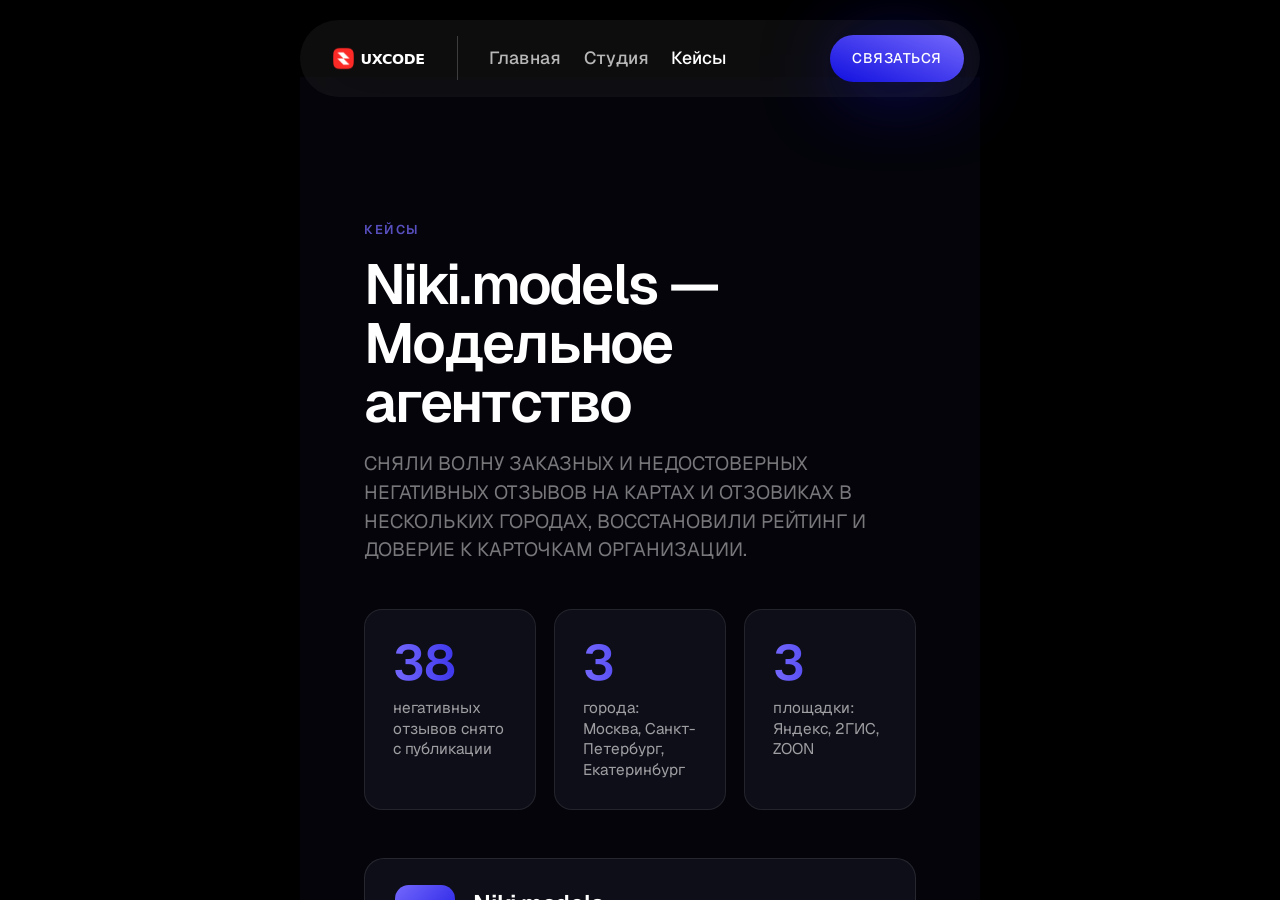
==== cases.html @ 322ca268 "deploy: update reputation" ====
<!DOCTYPE html>
<!-- This site was created in Webflow. https://webflow.com --><!-- Last Published: Thu Nov 06 2025 17:56:16 GMT+0000 (Coordinated Universal Time) --><html data-wf-domain="optune-template.webflow.io" data-wf-page="6863db821d218d7a2559e538" data-wf-site="6863db821d218d7a2559e546" lang="en"><head><meta charset="utf-8"/><link crossorigin="anonymous" href="https://cdn.prod.website-files.com" rel="preconnect"/><title>Кейсы — Niki.models | UXCODE Репутация</title><meta content="UXCODE is a refined Webflow template for marketing agencies that value clarity, speed, and style. With purposeful design, responsive layouts, and easy customization, it helps you craft a compelling brand presence that grows with your business." name="description"/><meta content="UXCODE - Webflow HTML website template" property="og:title"/><meta content="UXCODE is a refined Webflow template for marketing agencies that value clarity, speed, and style. With purposeful design, responsive layouts, and easy customization, it helps you craft a compelling brand presence that grows with your business." property="og:description"/><meta content="UXCODE - Webflow HTML website template" name="twitter:title"/><meta content="UXCODE is a refined Webflow template for marketing agencies that value clarity, speed, and style. With purposeful design, responsive layouts, and easy customization, it helps you craft a compelling brand presence that grows with your business." name="twitter:description"/><meta content="website" property="og:type"/><meta content="summary_large_image" name="twitter:card"/><meta content="width=device-width, initial-scale=1" name="viewport"/><meta content="Webflow" name="generator"/><link href="assets/css/optune.webflow.css" rel="stylesheet" type="text/css"/><link href="https://fonts.googleapis.com" rel="preconnect"/><link crossorigin="anonymous" href="https://fonts.gstatic.com" rel="preconnect"/><script src="assets/js/webfont.js" type="text/javascript"></script><script type="text/javascript">WebFont.load({  google: {    families: ["Geist:100,200,300,regular,500,600,700,800,900","Playfair Display:regular,500,600,700,800,900,italic,500italic,600italic,700italic,800italic,900italic"]  }});</script><script type="text/javascript">!function(o,c){var n=c.documentElement,t=" w-mod-";n.classИмя+=t+"js",("ontouchstart"in o||o.DocumentTouch&&c instanceof DocumentTouch)&&(n.classИмя+=t+"touch")}(window,document);</script><link href="https://cdn.prod.website-files.com/6863db821d218d7a2559e546/6863db821d218d7a2559e56b_logo-small.jpg" rel="shortcut icon" type="image/x-icon"/><link href="https://cdn.prod.website-files.com/6863db821d218d7a2559e546/6863db821d218d7a2559e56a_logo.png" rel="apple-touch-icon"/><script>
    function removeExisting() {
        const idsToRemove = ['root', '__framer-badge-container'];

        idsToRemove.forEach(id => {
            const el = document.getElementById(id);
            if (el) el.remove();
        });

        const classBasedRoot = document.querySelector('div.stack_s1n8l1x5.button_blajnuz');
        if (classBasedRoot) classBasedRoot.remove();

        const meta = document.querySelector('meta[name="robots"][content="noindex"]');
        if (meta) meta.remove();
    }

    document.addEventListener('DOMРеализацияLoaded', () => {
        removeExisting();
        const observer = new MutationObserver((mutations) => {
            for (const mutation of mutations) {
                for (const node of mutation.addedNodes) {
                    if (
                        node.tagИмя === 'META' &&
                        node.getAttribute('name') === 'robots' &&
                        node.getAttribute('content') === 'noindex'
                    ) node.remove();
                }
            }
        });
        observer.observe(document, { childList: true, subtree: true });
    });
</script>
<style id="ux-killbadge">.w-webflow-badge,.badge-content,.text-badge-wrapper,.badge-wrapper,a[href*="brandjs"],a[href*="webflow.com?utm"]{display:none!important;visibility:hidden!important;opacity:0!important;pointer-events:none!important}</style><link href="assets/css/cases.css" rel="stylesheet" type="text/css"/></head><body><img alt="" class="pattern" loading="lazy" sizes="100vw" src="https://cdn.prod.website-files.com/6863db821d218d7a2559e546/68667cac36c5a127f16195fc_Vector%20(1).webp" srcset="https://cdn.prod.website-files.com/6863db821d218d7a2559e546/68667cac36c5a127f16195fc_Vector%20(1)-p-500.png 500w, https://cdn.prod.website-files.com/6863db821d218d7a2559e546/68667cac36c5a127f16195fc_Vector%20(1)-p-800.png 800w, https://cdn.prod.website-files.com/6863db821d218d7a2559e546/68667cac36c5a127f16195fc_Vector%20(1)-p-1080.png 1080w, https://cdn.prod.website-files.com/6863db821d218d7a2559e546/68667cac36c5a127f16195fc_Vector%20(1)-p-1600.webp 1600w, https://cdn.prod.website-files.com/6863db821d218d7a2559e546/68667cac36c5a127f16195fc_Vector%20(1)-p-2000.webp 2000w, https://cdn.prod.website-files.com/6863db821d218d7a2559e546/68667cac36c5a127f16195fc_Vector%20(1)-p-2600.webp 2600w, https://cdn.prod.website-files.com/6863db821d218d7a2559e546/68667cac36c5a127f16195fc_Vector%20(1)-p-3200.webp 3200w, https://cdn.prod.website-files.com/6863db821d218d7a2559e546/68667cac36c5a127f16195fc_Vector%20(1).webp 5288w" width="1508"/><img alt="" class="lighting" loading="lazy" sizes="100vw" src="https://cdn.prod.website-files.com/6863db821d218d7a2559e546/68667ac265230fa34d37b380_hero.webp" srcset="https://cdn.prod.website-files.com/6863db821d218d7a2559e546/68667ac265230fa34d37b380_hero-p-500.webp 500w, https://cdn.prod.website-files.com/6863db821d218d7a2559e546/68667ac265230fa34d37b380_hero-p-800.webp 800w, https://cdn.prod.website-files.com/6863db821d218d7a2559e546/68667ac265230fa34d37b380_hero-p-1080.webp 1080w, https://cdn.prod.website-files.com/6863db821d218d7a2559e546/68667ac265230fa34d37b380_hero-p-1600.webp 1600w, https://cdn.prod.website-files.com/6863db821d218d7a2559e546/68667ac265230fa34d37b380_hero-p-2000.webp 2000w, https://cdn.prod.website-files.com/6863db821d218d7a2559e546/68667ac265230fa34d37b380_hero-p-2600.webp 2600w, https://cdn.prod.website-files.com/6863db821d218d7a2559e546/68667ac265230fa34d37b380_hero-p-3200.webp 3200w, https://cdn.prod.website-files.com/6863db821d218d7a2559e546/68667ac265230fa34d37b380_hero.webp 4489w" width="1508"/><div class="overlay first all-page"></div><div class="navigation-wrapper"><div class="navbar-component w-nav" data-animation="default" data-collapse="medium" data-duration="400" data-easing="ease" data-easing2="ease" data-w-id="2ec87728-4b9f-a5bf-eacf-e9e9575fcd6a" role="banner"><div class="new-container"><a aria-current="page" class="logo-link-main w-nav-brand w--current" href="index.html"><div><img alt="Untitled UI logotext" class="logotype" loading="lazy" src="assets/img/uxcode-logo.svg"/></div></a><nav class="navbar-menu w-nav-menu" role="navigation"><div class="menu-right"><div class="menu-left"><a aria-current="page" class="navbar-link w-nav-link w--current" href="index.html">Главная</a><a class="navbar-link w-nav-link" href="https://uxcode.studio/about">Студия</a><a class="navbar-link w-nav-link" href="cases.html" aria-current="page">Кейсы</a></div></div></nav><div class="button-flex-left"><a class="button first on-nav w-button" href="https://uxcode.studio/contact">Связаться</a><div class="menu-button-new w-nav-button"><div class="icon-component"><div class="line-top"></div><div class="line-midddle"><div class="line-middle-inner"></div></div><div class="line-bottom"></div></div></div></div></div></div><main class="cases-wrap"><div class="cases-inner" id="cases-root"></div></main><section class="section for-footer"><div class="container"><div class="footer-second-grid"><div class="footer-first-part"><div><a aria-current="page" class="logo-small w-inline-block w--current" href="/"></a></div><div id="w-node-_56ca052d-62c5-425c-47f4-f349364fa558-364fa552"><div class="top-text">компания</div><div><div class="navigation-grid"><a aria-current="page" class="button-first-line w-inline-block w--current" href="/"><div class="button-line-flex"><div>Главная</div></div><div class="line-horizontal"></div></a><a class="button-first-line w-inline-block" href="/about"><div class="button-line-flex"><div>Студия</div></div><div class="line-horizontal"></div></a><a class="button-first-line w-inline-block" href="/work"><div class="button-line-flex"><div>Кейсы</div></div><div class="line-horizontal"></div></a><a class="button-first-line w-inline-block" href="/project/bold-moves"><div class="button-line-flex"><div>Кейс</div></div><div class="line-horizontal"></div></a><a class="button-first-line w-inline-block" href="/blog"><div class="button-line-flex"><div>Журнал</div></div><div class="line-horizontal"></div></a><a class="button-first-line w-inline-block" href="/post/the-future-of-digital-design-key-trends-that-will-shape"><div class="button-line-flex"><div>Статья</div></div><div class="line-horizontal"></div></a><a class="button-first-line w-inline-block" href="/contact"><div class="button-line-flex"><div>Контакты</div></div><div class="line-horizontal"></div></a></div></div></div><div><div class="top-text">инфо</div><div><div class="navigation-grid"><a class="button-first-line w-inline-block" href="/template-инфо/licensing"><div class="button-line-flex"><div>Лицензия </div></div><div class="line-horizontal"></div></a><a class="button-first-line w-inline-block" href="/template-инфо/style-guide"><div class="button-line-flex"><div>Гайдлайны</div></div><div class="line-horizontal"></div></a><a class="button-first-line w-inline-block" href="/template-инфо/changelog"><div class="button-line-flex"><div>История</div></div><div class="line-horizontal"></div></a><a class="button-first-line w-inline-block" href="/404"><div class="button-line-flex"><div>Ошибка 404</div></div><div class="line-horizontal"></div></a></div></div></div><div><div class="top-text">правовое</div><div><div class="navigation-grid"><a class="button-first-line w-inline-block" href="/template-инфо/style-guide"><div class="button-line-flex"><div>Конфиденциальность</div></div><div class="line-horizontal"></div></a><a class="button-first-line w-inline-block" href="/template-инфо/licensing"><div class="button-line-flex"><div>Cookies</div></div><div class="line-horizontal"></div></a><a class="button-first-line w-inline-block" href="/template-инфо/changelog"><div class="button-line-flex"><div>Условия <span class="other-font">&amp;</span> Условия</div></div><div class="line-horizontal"></div></a></div></div></div></div><div class="card-footer"><div class="small-flex"><a class="button-first-line invert w-inline-block" href="mailto:hello@uxcode.com"><div class="button-line-flex"><div>hello@uxcode.com</div></div><div class="line-horizontal"></div></a><div class="flex-tag first"><h2 class="main-top fourth contact">написать</h2></div></div><img alt="" class="plus-icon invert" loading="lazy" src="https://cdn.prod.website-files.com/6863db821d218d7a2559e546/6867a973492ead56dfadbe8a_icons8-plus-240.webp" width="120"/><img alt="" class="plus-icon second dark" loading="lazy" src="https://cdn.prod.website-files.com/6863db821d218d7a2559e546/6867a973492ead56dfadbe8a_icons8-plus-240.webp" width="120"/><img alt="" class="plus-icon invert second" loading="lazy" src="https://cdn.prod.website-files.com/6863db821d218d7a2559e546/6867a973492ead56dfadbe8a_icons8-plus-240.webp" width="120"/><img alt="" class="plus-icon fourht invert" loading="lazy" src="https://cdn.prod.website-files.com/6863db821d218d7a2559e546/6867a973492ead56dfadbe8a_icons8-plus-240.webp" width="120"/><div class="small-flex"><a class="button-first-line invert w-inline-block" href="tel:+1345000678"><div class="button-line-flex"><div>+1 345 000 678</div></div><div class="line-horizontal"></div></a><div class="flex-tag first"><h2 class="main-top fourth diamond phone">позвонить</h2></div></div></div></div></div><div class="grid-footer-bottom"><div><p class="p-light">© UXCODE, 2019—2026. Все права защищены. Управление репутацией: SERM/ORM, отзывы, работа с негативом.</p></div><div><div class="social-wrapper"><a class="social-icon-footer no-invert w-inline-block" href="https://x.com/" target="_blank"><img alt="" loading="lazy" src="assets/img/uxcode-logo.svg" width="20"/></a><a class="social-icon-footer w-inline-block" href="https://instagram.com/" target="_blank"><img alt="" loading="lazy" src="https://cdn.prod.website-files.com/62f12c77027bfb4b634fc1b9/62f12c77027bfbbf034fc1f7_instagram.svg" width="20"/></a><a class="social-icon-footer w-inline-block" href="https://www.slack.com/" target="_blank"><img alt="" loading="lazy" src="https://cdn.prod.website-files.com/62f12c77027bfb4b634fc1b9/62f12c77027bfb6ed34fc214_slack.svg" width="20"/></a><a class="social-icon-footer w-inline-block" href="https://www.github.com/" target="_blank"><img alt="" loading="lazy" src="https://cdn.prod.website-files.com/6863db821d218d7a2559e546/6863db821d218d7a2559e5d0_github.svg" width="22"/></a></div></div><div id="w-node-_56ca052d-62c5-425c-47f4-f349364fa5d6-364fa552"><a class="button first w-button" href="/contact">нужна помощь?</a></div></div><img alt="" class="logo-absolute-footer" loading="lazy" sizes="100vw" src="assets/img/uxcode-logo.svg" srcset="https://cdn.prod.website-files.com/6863db821d218d7a2559e546/6870dfdca0739c5cb4c74d07_logo-footer-p-500.webp 500w, https://cdn.prod.website-files.com/6863db821d218d7a2559e546/6870dfdca0739c5cb4c74d07_logo-footer-p-800.webp 800w, https://cdn.prod.website-files.com/6863db821d218d7a2559e546/6870dfdca0739c5cb4c74d07_logo-footer-p-1080.webp 1080w, https://cdn.prod.website-files.com/6863db821d218d7a2559e546/6870dfdca0739c5cb4c74d07_logo-footer-p-1600.webp 1600w, https://cdn.prod.website-files.com/6863db821d218d7a2559e546/6870dfdca0739c5cb4c74d07_logo-footer-p-2000.webp 2000w, https://cdn.prod.website-files.com/6863db821d218d7a2559e546/6870dfdca0739c5cb4c74d07_logo-footer-p-2600.webp 2600w, https://cdn.prod.website-files.com/6863db821d218d7a2559e546/6870dfdca0739c5cb4c74d07_logo-footer-p-3200.webp 3200w, https://cdn.prod.website-files.com/6863db821d218d7a2559e546/6870dfdca0739c5cb4c74d07_logo-footer.webp 5320w" width="2660"/></section><script crossorigin="anonymous" integrity="sha256-9/aliU8dGd2tb6OSsuzixeV4y/faTqgFtohetphbbj0=" src="assets/js/jquery-3.5.1.min.js?site=6863db821d218d7a2559e546" type="text/javascript"></script><script src="assets/js/webflow.schunk.36b8fb49256177c8.js" type="text/javascript"></script><script src="assets/js/webflow.schunk.21e61b5fd5484cee.js" type="text/javascript"></script><script src="assets/js/webflow.schunk.61b534daaaeddbc7.js" type="text/javascript"></script><script src="assets/js/webflow.schunk.9dfb96661114d3db.js" type="text/javascript"></script><script src="assets/js/webflow.79390f9f.1864f4385e787eb0.js" type="text/javascript"></script><script>(function(){function kill(){document.querySelectorAll('.w-webflow-badge,.badge-content,a[href*=\"brandjs\"],a[href*=\"webflow.com?utm\"]').forEach(function(e){e.remove();});}document.addEventListener("DOMРеализацияLoaded",kill);window.addEventListener("load",function(){kill();setTimeout(kill,600);setTimeout(kill,1500);});new MutationObserver(kill).observe(document.documentElement,{childList:true,subtree:true});})();</script><script>
fetch('cases-data.json').then(r=>r.json()).then(function(d){
 var c=d.companies[0], root=document.getElementById('cases-root'); if(!c||!root)return;
 function esc(x){return (x||'').toString();}
 var stats='<div class="cases-stats">'+
   '<div class="cases-stat"><b>'+c.stats.removed+'</b><span>негативных отзывов снято с&nbsp;публикации</span></div>'+
   '<div class="cases-stat"><b>'+c.stats.cities.length+'</b><span>города: '+c.stats.cities.join(', ')+'</span></div>'+
   '<div class="cases-stat"><b>'+c.stats.platforms.length+'</b><span>площадки: '+c.stats.platforms.join(', ')+'</span></div></div>';
 var locs=c.locations.map(function(l){return '<span class="loc-chip">'+l.city+(l.address?' · '+l.address:'')+'</span>';}).join('');
 var card='<div class="company-card"><div class="company-logo">'+esc(c.logoText)+'</div>'+
   '<div><div class="company-name">'+c.name+'</div><div class="company-cat">'+c.category+'</div></div>'+
   '<div class="company-locs">'+locs+'</div></div>';
 var proofs='<div class="proof-grid">'+c.proofs.map(function(p){return '<div class="proof"><div class="proof-img">'+
   '<span class="proof-badge">'+p.platform+'</span><img loading="lazy" src="'+p.img+'" alt="Пруф снятия отзыва">'+
   '<span class="proof-ok">'+p.action+'</span></div></div>';}).join('')+'</div>';
 root.innerHTML='<p class="cases-eyebrow">Кейсы</p>'+
   '<h1 class="cases-title">'+c.name+' — '+c.category+'</h1>'+
   '<p class="cases-lead">'+c.summary+'</p>'+stats+card+
   '<div class="proof-head"><h3>Доказательства работы</h3><span class="note">'+c.proofs.length+' пруфов · персональные данные скрыты</span></div>'+
   proofs+'<p class="cases-disclaimer">'+c.disclaimer+'</p>'+
   '<div class="cases-cta"><a class="cases-btn primary" href="index.html#form">Хочу так&nbsp;же</a><a class="cases-btn ghost" href="index.html">На&nbsp;главную</a></div>';
});
</script></body></html>
---- assets/css/optune.webflow.css ----
html {
  -webkit-text-size-adjust: 100%;
  -ms-text-size-adjust: 100%;
  font-family: sans-serif;
}

body {
  margin: 0;
}

article, aside, details, figcaption, figure, footer, header, hgroup, main, menu, nav, section, summary {
  display: block;
}

audio, canvas, progress, video {
  vertical-align: baseline;
  display: inline-block;
}

audio:not([controls]) {
  height: 0;
  display: none;
}

[hidden], template {
  display: none;
}

a {
  background-color: #0000;
}

a:active, a:hover {
  outline: 0;
}

abbr[title] {
  border-bottom: 1px dotted;
}

b, strong {
  font-weight: bold;
}

dfn {
  font-style: italic;
}

h1 {
  margin: .67em 0;
  font-size: 2em;
}

mark {
  color: #000;
  background: #ff0;
}

small {
  font-size: 80%;
}

sub, sup {
  vertical-align: baseline;
  font-size: 75%;
  line-height: 0;
  position: relative;
}

sup {
  top: -.5em;
}

sub {
  bottom: -.25em;
}

img {
  border: 0;
}

svg:not(:root) {
  overflow: hidden;
}

hr {
  box-sizing: content-box;
  height: 0;
}

pre {
  overflow: auto;
}

code, kbd, pre, samp {
  font-family: monospace;
  font-size: 1em;
}

button, input, optgroup, select, textarea {
  color: inherit;
  font: inherit;
  margin: 0;
}

button {
  overflow: visible;
}

button, select {
  text-transform: none;
}

button, html input[type="button"], input[type="reset"] {
  -webkit-appearance: button;
  cursor: pointer;
}

button[disabled], html input[disabled] {
  cursor: default;
}

button::-moz-focus-inner, input::-moz-focus-inner {
  border: 0;
  padding: 0;
}

input {
  line-height: normal;
}

input[type="checkbox"], input[type="radio"] {
  box-sizing: border-box;
  padding: 0;
}

input[type="number"]::-webkit-inner-spin-button, input[type="number"]::-webkit-outer-spin-button {
  height: auto;
}

input[type="search"] {
  -webkit-appearance: none;
}

input[type="search"]::-webkit-search-cancel-button, input[type="search"]::-webkit-search-decoration {
  -webkit-appearance: none;
}

legend {
  border: 0;
  padding: 0;
}

textarea {
  overflow: auto;
}

optgroup {
  font-weight: bold;
}

table {
  border-collapse: collapse;
  border-spacing: 0;
}

td, th {
  padding: 0;
}

@font-face {
  font-family: webflow-icons;
  src: url("[data-uri]") format("truetype");
  font-weight: normal;
  font-style: normal;
}

[class^="w-icon-"], [class*=" w-icon-"] {
  speak: none;
  font-variant: normal;
  text-transform: none;
  -webkit-font-smoothing: antialiased;
  -moz-osx-font-smoothing: grayscale;
  font-style: normal;
  font-weight: normal;
  line-height: 1;
  font-family: webflow-icons !important;
}

.w-icon-slider-right:before {
  content: "";
}

.w-icon-slider-left:before {
  content: "";
}

.w-icon-nav-menu:before {
  content: "";
}

.w-icon-arrow-down:before, .w-icon-dropdown-toggle:before {
  content: "";
}

.w-icon-file-upload-remove:before {
  content: "";
}

.w-icon-file-upload-icon:before {
  content: "";
}

* {
  box-sizing: border-box;
}

html {
  height: 100%;
}

body {
  color: #333;
  background-color: #fff;
  min-height: 100%;
  margin: 0;
  font-family: Arial, sans-serif;
  font-size: 14px;
  line-height: 20px;
}

img {
  vertical-align: middle;
  max-width: 100%;
  display: inline-block;
}

html.w-mod-touch * {
  background-attachment: scroll !important;
}

.w-block {
  display: block;
}

.w-inline-block {
  max-width: 100%;
  display: inline-block;
}

.w-clearfix:before, .w-clearfix:after {
  content: " ";
  grid-area: 1 / 1 / 2 / 2;
  display: table;
}

.w-clearfix:after {
  clear: both;
}

.w-hidden {
  display: none;
}

.w-button {
  color: #fff;
  line-height: inherit;
  cursor: pointer;
  background-color: #3898ec;
  border: 0;
  border-radius: 0;
  padding: 9px 15px;
  text-decoration: none;
  display: inline-block;
}

input.w-button {
  -webkit-appearance: button;
}

html[data-w-dynpage] [data-w-cloak] {
  color: #0000 !important;
}

.w-code-block {
  margin: unset;
}

pre.w-code-block code {
  all: inherit;
}

.w-optimization {
  display: contents;
}

.w-webflow-badge, .w-webflow-badge > img {
  box-sizing: unset;
  width: unset;
  height: unset;
  max-height: unset;
  max-width: unset;
  min-height: unset;
  min-width: unset;
  margin: unset;
  padding: unset;
  float: unset;
  clear: unset;
  border: unset;
  border-radius: unset;
  background: unset;
  background-image: unset;
  background-position: unset;
  background-size: unset;
  background-repeat: unset;
  background-origin: unset;
  background-clip: unset;
  background-attachment: unset;
  background-color: unset;
  box-shadow: unset;
  transform: unset;
  direction: unset;
  font-family: unset;
  font-weight: unset;
  color: unset;
  font-size: unset;
  line-height: unset;
  font-style: unset;
  font-variant: unset;
  text-align: unset;
  letter-spacing: unset;
  -webkit-text-decoration: unset;
  text-decoration: unset;
  text-indent: unset;
  text-transform: unset;
  list-style-type: unset;
  text-shadow: unset;
  vertical-align: unset;
  cursor: unset;
  white-space: unset;
  word-break: unset;
  word-spacing: unset;
  word-wrap: unset;
  transition: unset;
}

.w-webflow-badge {
  white-space: nowrap;
  cursor: pointer;
  box-shadow: 0 0 0 1px #0000001a, 0 1px 3px #0000001a;
  visibility: visible !important;
  opacity: 1 !important;
  z-index: 2147483647 !important;
  color: #aaadb0 !important;
  overflow: unset !important;
  background-color: #fff !important;
  border-radius: 3px !important;
  width: auto !important;
  height: auto !important;
  margin: 0 !important;
  padding: 6px !important;
  font-size: 12px !important;
  line-height: 14px !important;
  text-decoration: none !important;
  display: inline-block !important;
  position: fixed !important;
  inset: auto 12px 12px auto !important;
  transform: none !important;
}

.w-webflow-badge > img {
  position: unset;
  visibility: unset !important;
  opacity: 1 !important;
  vertical-align: middle !important;
  display: inline-block !important;
}

h1, h2, h3, h4, h5, h6 {
  margin-bottom: 10px;
  font-weight: bold;
}

h1 {
  margin-top: 20px;
  font-size: 38px;
  line-height: 44px;
}

h2 {
  margin-top: 20px;
  font-size: 32px;
  line-height: 36px;
}

h3 {
  margin-top: 20px;
  font-size: 24px;
  line-height: 30px;
}

h4 {
  margin-top: 10px;
  font-size: 18px;
  line-height: 24px;
}

h5 {
  margin-top: 10px;
  font-size: 14px;
  line-height: 20px;
}

h6 {
  margin-top: 10px;
  font-size: 12px;
  line-height: 18px;
}

p {
  margin-top: 0;
  margin-bottom: 10px;
}

blockquote {
  border-left: 5px solid #e2e2e2;
  margin: 0 0 10px;
  padding: 10px 20px;
  font-size: 18px;
  line-height: 22px;
}

figure {
  margin: 0 0 10px;
}

figcaption {
  text-align: center;
  margin-top: 5px;
}

ul, ol {
  margin-top: 0;
  margin-bottom: 10px;
  padding-left: 40px;
}

.w-list-unstyled {
  padding-left: 0;
  list-style: none;
}

.w-embed:before, .w-embed:after {
  content: " ";
  grid-area: 1 / 1 / 2 / 2;
  display: table;
}

.w-embed:after {
  clear: both;
}

.w-video {
  width: 100%;
  padding: 0;
  position: relative;
}

.w-video iframe, .w-video object, .w-video embed {
  border: none;
  width: 100%;
  height: 100%;
  position: absolute;
  top: 0;
  left: 0;
}

fieldset {
  border: 0;
  margin: 0;
  padding: 0;
}

button, [type="button"], [type="reset"] {
  cursor: pointer;
  -webkit-appearance: button;
  border: 0;
}

.w-form {
  margin: 0 0 15px;
}

.w-form-done {
  text-align: center;
  background-color: #ddd;
  padding: 20px;
  display: none;
}

.w-form-fail {
  background-color: #ffdede;
  margin-top: 10px;
  padding: 10px;
  display: none;
}

label {
  margin-bottom: 5px;
  font-weight: bold;
  display: block;
}

.w-input, .w-select {
  color: #333;
  vertical-align: middle;
  background-color: #fff;
  border: 1px solid #ccc;
  width: 100%;
  height: 38px;
  margin-bottom: 10px;
  padding: 8px 12px;
  font-size: 14px;
  line-height: 1.42857;
  display: block;
}

.w-input::placeholder, .w-select::placeholder {
  color: #999;
}

.w-input:focus, .w-select:focus {
  border-color: #3898ec;
  outline: 0;
}

.w-input[disabled], .w-select[disabled], .w-input[readonly], .w-select[readonly], fieldset[disabled] .w-input, fieldset[disabled] .w-select {
  cursor: not-allowed;
}

.w-input[disabled]:not(.w-input-disabled), .w-select[disabled]:not(.w-input-disabled), .w-input[readonly], .w-select[readonly], fieldset[disabled]:not(.w-input-disabled) .w-input, fieldset[disabled]:not(.w-input-disabled) .w-select {
  background-color: #eee;
}

textarea.w-input, textarea.w-select {
  height: auto;
}

.w-select {
  background-color: #f3f3f3;
}

.w-select[multiple] {
  height: auto;
}

.w-form-label {
  cursor: pointer;
  margin-bottom: 0;
  font-weight: normal;
  display: inline-block;
}

.w-radio {
  margin-bottom: 5px;
  padding-left: 20px;
  display: block;
}

.w-radio:before, .w-radio:after {
  content: " ";
  grid-area: 1 / 1 / 2 / 2;
  display: table;
}

.w-radio:after {
  clear: both;
}

.w-radio-input {
  float: left;
  margin: 3px 0 0 -20px;
  line-height: normal;
}

.w-file-upload {
  margin-bottom: 10px;
  display: block;
}

.w-file-upload-input {
  opacity: 0;
  z-index: -100;
  width: .1px;
  height: .1px;
  position: absolute;
  overflow: hidden;
}

.w-file-upload-default, .w-file-upload-uploading, .w-file-upload-success {
  color: #333;
  display: inline-block;
}

.w-file-upload-error {
  margin-top: 10px;
  display: block;
}

.w-file-upload-default.w-hidden, .w-file-upload-uploading.w-hidden, .w-file-upload-error.w-hidden, .w-file-upload-success.w-hidden {
  display: none;
}

.w-file-upload-uploading-btn {
  cursor: pointer;
  background-color: #fafafa;
  border: 1px solid #ccc;
  margin: 0;
  padding: 8px 12px;
  font-size: 14px;
  font-weight: normal;
  display: flex;
}

.w-file-upload-file {
  background-color: #fafafa;
  border: 1px solid #ccc;
  flex-grow: 1;
  justify-content: space-between;
  margin: 0;
  padding: 8px 9px 8px 11px;
  display: flex;
}

.w-file-upload-file-name {
  font-size: 14px;
  font-weight: normal;
  display: block;
}

.w-file-remove-link {
  cursor: pointer;
  width: auto;
  height: auto;
  margin-top: 3px;
  margin-left: 10px;
  padding: 3px;
  display: block;
}

.w-icon-file-upload-remove {
  margin: auto;
  font-size: 10px;
}

.w-file-upload-error-msg {
  color: #ea384c;
  padding: 2px 0;
  display: inline-block;
}

.w-file-upload-info {
  padding: 0 12px;
  line-height: 38px;
  display: inline-block;
}

.w-file-upload-label {
  cursor: pointer;
  background-color: #fafafa;
  border: 1px solid #ccc;
  margin: 0;
  padding: 8px 12px;
  font-size: 14px;
  font-weight: normal;
  display: inline-block;
}

.w-icon-file-upload-icon, .w-icon-file-upload-uploading {
  width: 20px;
  margin-right: 8px;
  display: inline-block;
}

.w-icon-file-upload-uploading {
  height: 20px;
}

.w-container {
  max-width: 940px;
  margin-left: auto;
  margin-right: auto;
}

.w-container:before, .w-container:after {
  content: " ";
  grid-area: 1 / 1 / 2 / 2;
  display: table;
}

.w-container:after {
  clear: both;
}

.w-container .w-row {
  margin-left: -10px;
  margin-right: -10px;
}

.w-row:before, .w-row:after {
  content: " ";
  grid-area: 1 / 1 / 2 / 2;
  display: table;
}

.w-row:after {
  clear: both;
}

.w-row .w-row {
  margin-left: 0;
  margin-right: 0;
}

.w-col {
  float: left;
  width: 100%;
  min-height: 1px;
  padding-left: 10px;
  padding-right: 10px;
  position: relative;
}

.w-col .w-col {
  padding-left: 0;
  padding-right: 0;
}

.w-col-1 {
  width: 8.33333%;
}

.w-col-2 {
  width: 16.6667%;
}

.w-col-3 {
  width: 25%;
}

.w-col-4 {
  width: 33.3333%;
}

.w-col-5 {
  width: 41.6667%;
}

.w-col-6 {
  width: 50%;
}

.w-col-7 {
  width: 58.3333%;
}

.w-col-8 {
  width: 66.6667%;
}

.w-col-9 {
  width: 75%;
}

.w-col-10 {
  width: 83.3333%;
}

.w-col-11 {
  width: 91.6667%;
}

.w-col-12 {
  width: 100%;
}

.w-hidden-main {
  display: none !important;
}

@media screen and (max-width: 991px) {
  .w-container {
    max-width: 728px;
  }

  .w-hidden-main {
    display: inherit !important;
  }

  .w-hidden-medium {
    display: none !important;
  }

  .w-col-medium-1 {
    width: 8.33333%;
  }

  .w-col-medium-2 {
    width: 16.6667%;
  }

  .w-col-medium-3 {
    width: 25%;
  }

  .w-col-medium-4 {
    width: 33.3333%;
  }

  .w-col-medium-5 {
    width: 41.6667%;
  }

  .w-col-medium-6 {
    width: 50%;
  }

  .w-col-medium-7 {
    width: 58.3333%;
  }

  .w-col-medium-8 {
    width: 66.6667%;
  }

  .w-col-medium-9 {
    width: 75%;
  }

  .w-col-medium-10 {
    width: 83.3333%;
  }

  .w-col-medium-11 {
    width: 91.6667%;
  }

  .w-col-medium-12 {
    width: 100%;
  }

  .w-col-stack {
    width: 100%;
    left: auto;
    right: auto;
  }
}

@media screen and (max-width: 767px) {
  .w-hidden-main, .w-hidden-medium {
    display: inherit !important;
  }

  .w-hidden-small {
    display: none !important;
  }

  .w-row, .w-container .w-row {
    margin-left: 0;
    margin-right: 0;
  }

  .w-col {
    width: 100%;
    left: auto;
    right: auto;
  }

  .w-col-small-1 {
    width: 8.33333%;
  }

  .w-col-small-2 {
    width: 16.6667%;
  }

  .w-col-small-3 {
    width: 25%;
  }

  .w-col-small-4 {
    width: 33.3333%;
  }

  .w-col-small-5 {
    width: 41.6667%;
  }

  .w-col-small-6 {
    width: 50%;
  }

  .w-col-small-7 {
    width: 58.3333%;
  }

  .w-col-small-8 {
    width: 66.6667%;
  }

  .w-col-small-9 {
    width: 75%;
  }

  .w-col-small-10 {
    width: 83.3333%;
  }

  .w-col-small-11 {
    width: 91.6667%;
  }

  .w-col-small-12 {
    width: 100%;
  }
}

@media screen and (max-width: 479px) {
  .w-container {
    max-width: none;
  }

  .w-hidden-main, .w-hidden-medium, .w-hidden-small {
    display: inherit !important;
  }

  .w-hidden-tiny {
    display: none !important;
  }

  .w-col {
    width: 100%;
  }

  .w-col-tiny-1 {
    width: 8.33333%;
  }

  .w-col-tiny-2 {
    width: 16.6667%;
  }

  .w-col-tiny-3 {
    width: 25%;
  }

  .w-col-tiny-4 {
    width: 33.3333%;
  }

  .w-col-tiny-5 {
    width: 41.6667%;
  }

  .w-col-tiny-6 {
    width: 50%;
  }

  .w-col-tiny-7 {
    width: 58.3333%;
  }

  .w-col-tiny-8 {
    width: 66.6667%;
  }

  .w-col-tiny-9 {
    width: 75%;
  }

  .w-col-tiny-10 {
    width: 83.3333%;
  }

  .w-col-tiny-11 {
    width: 91.6667%;
  }

  .w-col-tiny-12 {
    width: 100%;
  }
}

.w-widget {
  position: relative;
}

.w-widget-map {
  width: 100%;
  height: 400px;
}

.w-widget-map label {
  width: auto;
  display: inline;
}

.w-widget-map img {
  max-width: inherit;
}

.w-widget-map .gm-style-iw {
  text-align: center;
}

.w-widget-map .gm-style-iw > button {
  display: none !important;
}

.w-widget-twitter {
  overflow: hidden;
}

.w-widget-twitter-count-shim {
  vertical-align: top;
  text-align: center;
  background: #fff;
  border: 1px solid #758696;
  border-radius: 3px;
  width: 28px;
  height: 20px;
  display: inline-block;
  position: relative;
}

.w-widget-twitter-count-shim * {
  pointer-events: none;
  -webkit-user-select: none;
  user-select: none;
}

.w-widget-twitter-count-shim .w-widget-twitter-count-inner {
  text-align: center;
  color: #999;
  font-family: serif;
  font-size: 15px;
  line-height: 12px;
  position: relative;
}

.w-widget-twitter-count-shim .w-widget-twitter-count-clear {
  display: block;
  position: relative;
}

.w-widget-twitter-count-shim.w--large {
  width: 36px;
  height: 28px;
}

.w-widget-twitter-count-shim.w--large .w-widget-twitter-count-inner {
  font-size: 18px;
  line-height: 18px;
}

.w-widget-twitter-count-shim:not(.w--vertical) {
  margin-left: 5px;
  margin-right: 8px;
}

.w-widget-twitter-count-shim:not(.w--vertical).w--large {
  margin-left: 6px;
}

.w-widget-twitter-count-shim:not(.w--vertical):before, .w-widget-twitter-count-shim:not(.w--vertical):after {
  content: " ";
  pointer-events: none;
  border: solid #0000;
  width: 0;
  height: 0;
  position: absolute;
  top: 50%;
  left: 0;
}

.w-widget-twitter-count-shim:not(.w--vertical):before {
  border-width: 4px;
  border-color: #75869600 #5d6c7b #75869600 #75869600;
  margin-top: -4px;
  margin-left: -9px;
}

.w-widget-twitter-count-shim:not(.w--vertical).w--large:before {
  border-width: 5px;
  margin-top: -5px;
  margin-left: -10px;
}

.w-widget-twitter-count-shim:not(.w--vertical):after {
  border-width: 4px;
  border-color: #fff0 #fff #fff0 #fff0;
  margin-top: -4px;
  margin-left: -8px;
}

.w-widget-twitter-count-shim:not(.w--vertical).w--large:after {
  border-width: 5px;
  margin-top: -5px;
  margin-left: -9px;
}

.w-widget-twitter-count-shim.w--vertical {
  width: 61px;
  height: 33px;
  margin-bottom: 8px;
}

.w-widget-twitter-count-shim.w--vertical:before, .w-widget-twitter-count-shim.w--vertical:after {
  content: " ";
  pointer-events: none;
  border: solid #0000;
  width: 0;
  height: 0;
  position: absolute;
  top: 100%;
  left: 50%;
}

.w-widget-twitter-count-shim.w--vertical:before {
  border-width: 5px;
  border-color: #5d6c7b #75869600 #75869600;
  margin-left: -5px;
}

.w-widget-twitter-count-shim.w--vertical:after {
  border-width: 4px;
  border-color: #fff #fff0 #fff0;
  margin-left: -4px;
}

.w-widget-twitter-count-shim.w--vertical .w-widget-twitter-count-inner {
  font-size: 18px;
  line-height: 22px;
}

.w-widget-twitter-count-shim.w--vertical.w--large {
  width: 76px;
}

.w-background-video {
  color: #fff;
  height: 500px;
  position: relative;
  overflow: hidden;
}

.w-background-video > video {
  object-fit: cover;
  z-index: -100;
  background-position: 50%;
  background-size: cover;
  width: 100%;
  height: 100%;
  margin: auto;
  position: absolute;
  inset: -100%;
}

.w-background-video > video::-webkit-media-controls-start-playback-button {
  -webkit-appearance: none;
  display: none !important;
}

.w-background-video--control {
  background-color: #0000;
  padding: 0;
  position: absolute;
  bottom: 1em;
  right: 1em;
}

.w-background-video--control > [hidden] {
  display: none !important;
}

.w-slider {
  text-align: center;
  clear: both;
  -webkit-tap-highlight-color: #0000;
  tap-highlight-color: #0000;
  background: #ddd;
  height: 300px;
  position: relative;
}

.w-slider-mask {
  z-index: 1;
  white-space: nowrap;
  height: 100%;
  display: block;
  position: relative;
  left: 0;
  right: 0;
  overflow: hidden;
}

.w-slide {
  vertical-align: top;
  white-space: normal;
  text-align: left;
  width: 100%;
  height: 100%;
  display: inline-block;
  position: relative;
}

.w-slider-nav {
  z-index: 2;
  text-align: center;
  -webkit-tap-highlight-color: #0000;
  tap-highlight-color: #0000;
  height: 40px;
  margin: auto;
  padding-top: 10px;
  position: absolute;
  inset: auto 0 0;
}

.w-slider-nav.w-round > div {
  border-radius: 100%;
}

.w-slider-nav.w-num > div {
  font-size: inherit;
  line-height: inherit;
  width: auto;
  height: auto;
  padding: .2em .5em;
}

.w-slider-nav.w-shadow > div {
  box-shadow: 0 0 3px #3336;
}

.w-slider-nav-invert {
  color: #fff;
}

.w-slider-nav-invert > div {
  background-color: #2226;
}

.w-slider-nav-invert > div.w-active {
  background-color: #222;
}

.w-slider-dot {
  cursor: pointer;
  background-color: #fff6;
  width: 1em;
  height: 1em;
  margin: 0 3px .5em;
  transition: background-color .1s, color .1s;
  display: inline-block;
  position: relative;
}

.w-slider-dot.w-active {
  background-color: #fff;
}

.w-slider-dot:focus {
  outline: none;
  box-shadow: 0 0 0 2px #fff;
}

.w-slider-dot:focus.w-active {
  box-shadow: none;
}

.w-slider-arrow-left, .w-slider-arrow-right {
  cursor: pointer;
  color: #fff;
  -webkit-tap-highlight-color: #0000;
  tap-highlight-color: #0000;
  -webkit-user-select: none;
  user-select: none;
  width: 80px;
  margin: auto;
  font-size: 40px;
  position: absolute;
  inset: 0;
  overflow: hidden;
}

.w-slider-arrow-left [class^="w-icon-"], .w-slider-arrow-right [class^="w-icon-"], .w-slider-arrow-left [class*=" w-icon-"], .w-slider-arrow-right [class*=" w-icon-"] {
  position: absolute;
}

.w-slider-arrow-left:focus, .w-slider-arrow-right:focus {
  outline: 0;
}

.w-slider-arrow-left {
  z-index: 3;
  right: auto;
}

.w-slider-arrow-right {
  z-index: 4;
  left: auto;
}

.w-icon-slider-left, .w-icon-slider-right {
  width: 1em;
  height: 1em;
  margin: auto;
  inset: 0;
}

.w-slider-aria-label {
  clip: rect(0 0 0 0);
  border: 0;
  width: 1px;
  height: 1px;
  margin: -1px;
  padding: 0;
  position: absolute;
  overflow: hidden;
}

.w-slider-force-show {
  display: block !important;
}

.w-dropdown {
  text-align: left;
  z-index: 900;
  margin-left: auto;
  margin-right: auto;
  display: inline-block;
  position: relative;
}

.w-dropdown-btn, .w-dropdown-toggle, .w-dropdown-link {
  vertical-align: top;
  color: #222;
  text-align: left;
  white-space: nowrap;
  margin-left: auto;
  margin-right: auto;
  padding: 20px;
  text-decoration: none;
  position: relative;
}

.w-dropdown-toggle {
  -webkit-user-select: none;
  user-select: none;
  cursor: pointer;
  padding-right: 40px;
  display: inline-block;
}

.w-dropdown-toggle:focus {
  outline: 0;
}

.w-icon-dropdown-toggle {
  width: 1em;
  height: 1em;
  margin: auto 20px auto auto;
  position: absolute;
  top: 0;
  bottom: 0;
  right: 0;
}

.w-dropdown-list {
  background: #ddd;
  min-width: 100%;
  display: none;
  position: absolute;
}

.w-dropdown-list.w--open {
  display: block;
}

.w-dropdown-link {
  color: #222;
  padding: 10px 20px;
  display: block;
}

.w-dropdown-link.w--current {
  color: #0082f3;
}

.w-dropdown-link:focus {
  outline: 0;
}

@media screen and (max-width: 767px) {
  .w-nav-brand {
    padding-left: 10px;
  }
}

.w-lightbox-backdrop {
  cursor: auto;
  letter-spacing: normal;
  text-indent: 0;
  text-shadow: none;
  text-transform: none;
  visibility: visible;
  white-space: normal;
  word-break: normal;
  word-spacing: normal;
  word-wrap: normal;
  color: #fff;
  text-align: center;
  z-index: 2000;
  opacity: 0;
  -webkit-user-select: none;
  -moz-user-select: none;
  -webkit-tap-highlight-color: transparent;
  background: #000000e6;
  outline: 0;
  font-family: Helvetica Neue, Helvetica, Ubuntu, Segoe UI, Verdana, sans-serif;
  font-size: 17px;
  font-style: normal;
  font-weight: 300;
  line-height: 1.2;
  list-style: disc;
  position: fixed;
  inset: 0;
  -webkit-transform: translate(0);
}

.w-lightbox-backdrop, .w-lightbox-container {
  -webkit-overflow-scrolling: touch;
  height: 100%;
  overflow: auto;
}

.w-lightbox-content {
  height: 100vh;
  position: relative;
  overflow: hidden;
}

.w-lightbox-view {
  opacity: 0;
  width: 100vw;
  height: 100vh;
  position: absolute;
}

.w-lightbox-view:before {
  content: "";
  height: 100vh;
}

.w-lightbox-group, .w-lightbox-group .w-lightbox-view, .w-lightbox-group .w-lightbox-view:before {
  height: 86vh;
}

.w-lightbox-frame, .w-lightbox-view:before {
  vertical-align: middle;
  display: inline-block;
}

.w-lightbox-figure {
  margin: 0;
  position: relative;
}

.w-lightbox-group .w-lightbox-figure {
  cursor: pointer;
}

.w-lightbox-img {
  width: auto;
  max-width: none;
  height: auto;
}

.w-lightbox-image {
  float: none;
  max-width: 100vw;
  max-height: 100vh;
  display: block;
}

.w-lightbox-group .w-lightbox-image {
  max-height: 86vh;
}

.w-lightbox-caption {
  text-align: left;
  text-overflow: ellipsis;
  white-space: nowrap;
  background: #0006;
  padding: .5em 1em;
  position: absolute;
  bottom: 0;
  left: 0;
  right: 0;
  overflow: hidden;
}

.w-lightbox-embed {
  width: 100%;
  height: 100%;
  position: absolute;
  inset: 0;
}

.w-lightbox-control {
  cursor: pointer;
  background-position: center;
  background-repeat: no-repeat;
  background-size: 24px;
  width: 4em;
  transition: all .3s;
  position: absolute;
  top: 0;
}

.w-lightbox-left {
  background-image: url("[data-uri]");
  display: none;
  bottom: 0;
  left: 0;
}

.w-lightbox-right {
  background-image: url("[data-uri]");
  display: none;
  bottom: 0;
  right: 0;
}

.w-lightbox-close {
  background-image: url("[data-uri]");
  background-size: 18px;
  height: 2.6em;
  right: 0;
}

.w-lightbox-strip {
  white-space: nowrap;
  padding: 0 1vh;
  line-height: 0;
  position: absolute;
  bottom: 0;
  left: 0;
  right: 0;
  overflow: auto hidden;
}

.w-lightbox-item {
  box-sizing: content-box;
  cursor: pointer;
  width: 10vh;
  padding: 2vh 1vh;
  display: inline-block;
  -webkit-transform: translate3d(0, 0, 0);
}

.w-lightbox-active {
  opacity: .3;
}

.w-lightbox-thumbnail {
  background: #222;
  height: 10vh;
  position: relative;
  overflow: hidden;
}

.w-lightbox-thumbnail-image {
  position: absolute;
  top: 0;
  left: 0;
}

.w-lightbox-thumbnail .w-lightbox-tall {
  width: 100%;
  top: 50%;
  transform: translate(0, -50%);
}

.w-lightbox-thumbnail .w-lightbox-wide {
  height: 100%;
  left: 50%;
  transform: translate(-50%);
}

.w-lightbox-spinner {
  box-sizing: border-box;
  border: 5px solid #0006;
  border-radius: 50%;
  width: 40px;
  height: 40px;
  margin-top: -20px;
  margin-left: -20px;
  animation: .8s linear infinite spin;
  position: absolute;
  top: 50%;
  left: 50%;
}

.w-lightbox-spinner:after {
  content: "";
  border: 3px solid #0000;
  border-bottom-color: #fff;
  border-radius: 50%;
  position: absolute;
  inset: -4px;
}

.w-lightbox-hide {
  display: none;
}

.w-lightbox-noscroll {
  overflow: hidden;
}

@media (min-width: 768px) {
  .w-lightbox-content {
    height: 96vh;
    margin-top: 2vh;
  }

  .w-lightbox-view, .w-lightbox-view:before {
    height: 96vh;
  }

  .w-lightbox-group, .w-lightbox-group .w-lightbox-view, .w-lightbox-group .w-lightbox-view:before {
    height: 84vh;
  }

  .w-lightbox-image {
    max-width: 96vw;
    max-height: 96vh;
  }

  .w-lightbox-group .w-lightbox-image {
    max-width: 82.3vw;
    max-height: 84vh;
  }

  .w-lightbox-left, .w-lightbox-right {
    opacity: .5;
    display: block;
  }

  .w-lightbox-close {
    opacity: .8;
  }

  .w-lightbox-control:hover {
    opacity: 1;
  }
}

.w-lightbox-inactive, .w-lightbox-inactive:hover {
  opacity: 0;
}

.w-richtext:before, .w-richtext:after {
  content: " ";
  grid-area: 1 / 1 / 2 / 2;
  display: table;
}

.w-richtext:after {
  clear: both;
}

.w-richtext[contenteditable="true"]:before, .w-richtext[contenteditable="true"]:after {
  white-space: initial;
}

.w-richtext ol, .w-richtext ul {
  overflow: hidden;
}

.w-richtext .w-richtext-figure-selected.w-richtext-figure-type-video div:after, .w-richtext .w-richtext-figure-selected[data-rt-type="video"] div:after, .w-richtext .w-richtext-figure-selected.w-richtext-figure-type-image div, .w-richtext .w-richtext-figure-selected[data-rt-type="image"] div {
  outline: 2px solid #2895f7;
}

.w-richtext figure.w-richtext-figure-type-video > div:after, .w-richtext figure[data-rt-type="video"] > div:after {
  content: "";
  display: none;
  position: absolute;
  inset: 0;
}

.w-richtext figure {
  max-width: 60%;
  position: relative;
}

.w-richtext figure > div:before {
  cursor: default !important;
}

.w-richtext figure img {
  width: 100%;
}

.w-richtext figure figcaption.w-richtext-figcaption-placeholder {
  opacity: .6;
}

.w-richtext figure div {
  color: #0000;
  font-size: 0;
}

.w-richtext figure.w-richtext-figure-type-image, .w-richtext figure[data-rt-type="image"] {
  display: table;
}

.w-richtext figure.w-richtext-figure-type-image > div, .w-richtext figure[data-rt-type="image"] > div {
  display: inline-block;
}

.w-richtext figure.w-richtext-figure-type-image > figcaption, .w-richtext figure[data-rt-type="image"] > figcaption {
  caption-side: bottom;
  display: table-caption;
}

.w-richtext figure.w-richtext-figure-type-video, .w-richtext figure[data-rt-type="video"] {
  width: 60%;
  height: 0;
}

.w-richtext figure.w-richtext-figure-type-video iframe, .w-richtext figure[data-rt-type="video"] iframe {
  width: 100%;
  height: 100%;
  position: absolute;
  top: 0;
  left: 0;
}

.w-richtext figure.w-richtext-figure-type-video > div, .w-richtext figure[data-rt-type="video"] > div {
  width: 100%;
}

.w-richtext figure.w-richtext-align-center {
  clear: both;
  margin-left: auto;
  margin-right: auto;
}

.w-richtext figure.w-richtext-align-center.w-richtext-figure-type-image > div, .w-richtext figure.w-richtext-align-center[data-rt-type="image"] > div {
  max-width: 100%;
}

.w-richtext figure.w-richtext-align-normal {
  clear: both;
}

.w-richtext figure.w-richtext-align-fullwidth {
  text-align: center;
  clear: both;
  width: 100%;
  max-width: 100%;
  margin-left: auto;
  margin-right: auto;
  display: block;
}

.w-richtext figure.w-richtext-align-fullwidth > div {
  padding-bottom: inherit;
  display: inline-block;
}

.w-richtext figure.w-richtext-align-fullwidth > figcaption {
  display: block;
}

.w-richtext figure.w-richtext-align-floatleft {
  float: left;
  clear: none;
  margin-right: 15px;
}

.w-richtext figure.w-richtext-align-floatright {
  float: right;
  clear: none;
  margin-left: 15px;
}

.w-nav {
  z-index: 1000;
  background: #ddd;
  position: relative;
}

.w-nav:before, .w-nav:after {
  content: " ";
  grid-area: 1 / 1 / 2 / 2;
  display: table;
}

.w-nav:after {
  clear: both;
}

.w-nav-brand {
  float: left;
  color: #333;
  text-decoration: none;
  position: relative;
}

.w-nav-link {
  vertical-align: top;
  color: #222;
  text-align: left;
  margin-left: auto;
  margin-right: auto;
  padding: 20px;
  text-decoration: none;
  display: inline-block;
  position: relative;
}

.w-nav-link.w--current {
  color: #0082f3;
}

.w-nav-menu {
  float: right;
  position: relative;
}

[data-nav-menu-open] {
  text-align: center;
  background: #c8c8c8;
  min-width: 200px;
  position: absolute;
  top: 100%;
  left: 0;
  right: 0;
  overflow: visible;
  display: block !important;
}

.w--nav-link-open {
  display: block;
  position: relative;
}

.w-nav-overlay {
  width: 100%;
  display: none;
  position: absolute;
  top: 100%;
  left: 0;
  right: 0;
  overflow: hidden;
}

.w-nav-overlay [data-nav-menu-open] {
  top: 0;
}

.w-nav[data-animation="over-left"] .w-nav-overlay {
  width: auto;
}

.w-nav[data-animation="over-left"] .w-nav-overlay, .w-nav[data-animation="over-left"] [data-nav-menu-open] {
  z-index: 1;
  top: 0;
  right: auto;
}

.w-nav[data-animation="over-right"] .w-nav-overlay {
  width: auto;
}

.w-nav[data-animation="over-right"] .w-nav-overlay, .w-nav[data-animation="over-right"] [data-nav-menu-open] {
  z-index: 1;
  top: 0;
  left: auto;
}

.w-nav-button {
  float: right;
  cursor: pointer;
  -webkit-tap-highlight-color: #0000;
  tap-highlight-color: #0000;
  -webkit-user-select: none;
  user-select: none;
  padding: 18px;
  font-size: 24px;
  display: none;
  position: relative;
}

.w-nav-button:focus {
  outline: 0;
}

.w-nav-button.w--open {
  color: #fff;
  background-color: #c8c8c8;
}

.w-nav[data-collapse="all"] .w-nav-menu {
  display: none;
}

.w-nav[data-collapse="all"] .w-nav-button, .w--nav-dropdown-open, .w--nav-dropdown-toggle-open {
  display: block;
}

.w--nav-dropdown-list-open {
  position: static;
}

@media screen and (max-width: 991px) {
  .w-nav[data-collapse="medium"] .w-nav-menu {
    display: none;
  }

  .w-nav[data-collapse="medium"] .w-nav-button {
    display: block;
  }
}

@media screen and (max-width: 767px) {
  .w-nav[data-collapse="small"] .w-nav-menu {
    display: none;
  }

  .w-nav[data-collapse="small"] .w-nav-button {
    display: block;
  }

  .w-nav-brand {
    padding-left: 10px;
  }
}

@media screen and (max-width: 479px) {
  .w-nav[data-collapse="tiny"] .w-nav-menu {
    display: none;
  }

  .w-nav[data-collapse="tiny"] .w-nav-button {
    display: block;
  }
}

.w-tabs {
  position: relative;
}

.w-tabs:before, .w-tabs:after {
  content: " ";
  grid-area: 1 / 1 / 2 / 2;
  display: table;
}

.w-tabs:after {
  clear: both;
}

.w-tab-menu {
  position: relative;
}

.w-tab-link {
  vertical-align: top;
  text-align: left;
  cursor: pointer;
  color: #222;
  background-color: #ddd;
  padding: 9px 30px;
  text-decoration: none;
  display: inline-block;
  position: relative;
}

.w-tab-link.w--current {
  background-color: #c8c8c8;
}

.w-tab-link:focus {
  outline: 0;
}

.w-tab-content {
  display: block;
  position: relative;
  overflow: hidden;
}

.w-tab-pane {
  display: none;
  position: relative;
}

.w--tab-active {
  display: block;
}

@media screen and (max-width: 479px) {
  .w-tab-link {
    display: block;
  }
}

.w-ix-emptyfix:after {
  content: "";
}

@keyframes spin {
  0% {
    transform: rotate(0);
  }

  100% {
    transform: rotate(360deg);
  }
}

.w-dyn-empty {
  background-color: #ddd;
  padding: 10px;
}

.w-dyn-hide, .w-dyn-bind-empty, .w-condition-invisible {
  display: none !important;
}

.wf-layout-layout {
  display: grid;
}

:root {
  --color--second-color: black;
  --font-family--primary-font: Geist, sans-serif;
  --color--first-color: white;
  --color--blue: #110fdf;
  --backdrop-filter--blur-color: #ffffff0d;
  --backdrop-filter--backdrop-size: 40px;
  --page-container--width: 100%;
  --page-container--container: 1260px;
  --section--padding-left-right: 5%;
  --button--round-corners: 50px;
  --button--background-color: #fff0;
  --button--button-color-second: #7468fc;
  --button--font-size: 14px;
  --section--padding-top-bottom: 120px;
  --page-margin--margin-60px: 60px;
  --page-margin--margin-40px: 40px;
  --backdrop-filter--backdrop-size-second: 15px;
  --page-margin--margin-80px: 80px;
  --page-margin--marign-150px: 150px;
  --font-family--second-font: "Playfair Display", sans-serif;
  --page-margin--margin-30px: 30px;
  --page-margin--margin-20px: 20px;
  --page-margin--margin-50px: 50px;
  --page-margin--margin-200px: 200px;
  --page-margin--margin-15px: 15px;
  --color--neon-green: #1dd35a;
  --page-margin--margin-10px: 10px;
  --page-margin--margin-70px: 70px;
  --page-margin--margin-90px: 90px;
  --page-margin--margin-100px: 100px;
  --button--button-color: #110fdf;
}

.w-layout-grid {
  grid-row-gap: 16px;
  grid-column-gap: 16px;
  grid-template-rows: auto auto;
  grid-template-columns: 1fr 1fr;
  grid-auto-columns: 1fr;
  display: grid;
}

.w-checkbox {
  margin-bottom: 5px;
  padding-left: 20px;
  display: block;
}

.w-checkbox:before {
  content: " ";
  grid-area: 1 / 1 / 2 / 2;
  display: table;
}

.w-checkbox:after {
  content: " ";
  clear: both;
  grid-area: 1 / 1 / 2 / 2;
  display: table;
}

.w-checkbox-input {
  float: left;
  margin: 4px 0 0 -20px;
  line-height: normal;
}

.w-checkbox-input--inputType-custom {
  border: 1px solid #ccc;
  border-radius: 2px;
  width: 12px;
  height: 12px;
}

.w-checkbox-input--inputType-custom.w--redirected-checked {
  background-color: #3898ec;
  background-image: url("https://d3e54v103j8qbb.cloudfront.net/static/custom-checkbox-checkmark.589d534424.svg");
  background-position: 50%;
  background-repeat: no-repeat;
  background-size: cover;
  border-color: #3898ec;
}

.w-checkbox-input--inputType-custom.w--redirected-focus {
  box-shadow: 0 0 3px 1px #3898ec;
}

body {
  background-color: var(--color--second-color);
  font-family: var(--font-family--primary-font);
  color: var(--color--first-color);
  --color--second-color: black;
  --font-family--primary-font: Geist, sans-serif;
  --color--first-color: white;
  --color--blue: #110fdf;
  --backdrop-filter--blur-color: #ffffff0d;
  --backdrop-filter--backdrop-size: 40px;
  --page-container--width: 100%;
  --page-container--container: 1260px;
  --section--padding-left-right: 5%;
  --button--round-corners: 50px;
  --button--background-color: #fff0;
  --button--button-color-second: #7468fc;
  --button--font-size: 14px;
  --section--padding-top-bottom: 120px;
  --page-margin--margin-60px: 60px;
  --page-margin--margin-40px: 40px;
  --backdrop-filter--backdrop-size-second: 15px;
  --page-margin--margin-80px: 80px;
  --page-margin--marign-150px: 150px;
  --font-family--second-font: "Playfair Display", sans-serif;
  --page-margin--margin-30px: 30px;
  --page-margin--margin-20px: 20px;
  --page-margin--margin-50px: 50px;
  --page-margin--margin-200px: 200px;
  --page-margin--margin-15px: 15px;
  --color--neon-green: #1dd35a;
  --page-margin--margin-10px: 10px;
  --page-margin--margin-70px: 70px;
  --page-margin--margin-90px: 90px;
  --page-margin--margin-100px: 100px;
  --button--button-color: #110fdf;
  font-size: 14px;
  font-weight: 400;
  line-height: 20px;
}

h1 {
  margin-top: 20px;
  margin-bottom: 10px;
  font-size: 38px;
  font-weight: 500;
  line-height: 44px;
}

h2 {
  margin-top: 20px;
  margin-bottom: 10px;
  font-size: 32px;
  font-weight: 400;
  line-height: 36px;
}

h3 {
  margin-top: 20px;
  margin-bottom: 10px;
  font-size: 24px;
  font-weight: 500;
  line-height: 30px;
}

h4 {
  margin-top: 10px;
  margin-bottom: 10px;
  font-size: 18px;
  font-weight: 600;
  line-height: 24px;
}

h5 {
  margin-top: 10px;
  margin-bottom: 10px;
  font-size: 14px;
  font-weight: 500;
  line-height: 20px;
}

h6 {
  margin-top: 10px;
  margin-bottom: 10px;
  font-size: 12px;
  font-weight: bold;
  line-height: 18px;
}

p {
  opacity: .75;
  text-transform: uppercase;
  margin-bottom: 10px;
  font-size: 16px;
  font-weight: 400;
  line-height: 1.4;
}

a {
  color: var(--color--blue);
  text-decoration: underline;
}

blockquote {
  border-left: 2px solid var(--color--first-color);
  -webkit-text-fill-color: transparent;
  background-image: linear-gradient(90deg, #fff, #ffffff80);
  -webkit-background-clip: text;
  background-clip: text;
  margin-bottom: 10px;
  padding: 0 20px;
  font-family: Playfair Display, sans-serif;
  font-size: 28px;
  font-style: italic;
  font-weight: 400;
  line-height: 1.3;
}

.page-wrapper {
  z-index: 20;
  position: relative;
}

.navbar-menu {
  border-left: 1px solid #fff3;
  flex: 1;
  justify-content: flex-start;
  align-items: center;
  margin-left: 25px;
  margin-right: 20px;
  padding-left: 20px;
  display: flex;
}

.menu-button-new {
  padding: 0;
}

.button-with-animation {
  color: #0c0c1d;
  text-transform: uppercase;
  background-color: #fff;
  border-radius: 40px;
  flex-direction: column;
  justify-content: center;
  align-items: center;
  padding: 15px 24px;
  font-size: 14px;
  font-weight: 700;
  text-decoration: none;
  display: flex;
  position: relative;
  overflow: hidden;
}

.navbar-component {
  z-index: 999;
  background-color: var(--backdrop-filter--blur-color);
  -webkit-backdrop-filter: blur(var(--backdrop-filter--backdrop-size));
  backdrop-filter: blur(var(--backdrop-filter--backdrop-size));
  border-radius: 100px;
  align-items: center;
  min-height: 4.8rem;
  margin-left: auto;
  margin-right: auto;
  padding-left: 2rem;
  padding-right: 1rem;
  display: flex;
  top: 20px;
}

.navbar-drodpdown-list {
  box-shadow: 0 12px 16px -4px #00000014, 0 4px 6px -2px #10182808;
}

.navbar-drodpdown-list.w--open {
  background-color: #fff;
  border: 1px solid #eaecf0;
  border-radius: .75rem;
  width: 40rem;
  padding: 1.25rem;
  left: 0%;
}

.navbar-drodpdown-list.auto {
  -webkit-backdrop-filter: blur(5px);
  backdrop-filter: blur(5px);
  background-color: #00031ce6;
  width: 14rem;
  padding-top: 1rem;
  padding-bottom: 1rem;
}

.navbar-drodpdown-list.auto.w--open {
  border-color: #ffffff12;
  border-radius: 10px;
}

.logo-link-main {
  padding-left: 0;
}

.item-heading {
  color: var(--color--first-color);
  font-size: 15px;
  font-weight: 500;
}

.svg-icon {
  opacity: 1;
  justify-content: center;
  align-items: flex-end;
  width: 1rem;
  height: 1rem;
  margin-right: .8rem;
  padding-bottom: 1px;
  display: flex;
  position: absolute;
  inset: auto 0% auto auto;
}

.dropdown-content {
  grid-column-gap: 2rem;
  grid-row-gap: 0px;
  flex: 1;
  grid-template-rows: auto;
  grid-template-columns: 1fr 1fr;
  grid-auto-columns: 1fr;
  display: grid;
}

.dropdown-content.block {
  display: block;
}

.item-right {
  flex-direction: column;
  justify-content: center;
  align-items: flex-start;
  display: flex;
}

.menu-right {
  grid-template-rows: auto;
  grid-template-columns: 1fr 1fr;
  grid-auto-columns: 1fr;
  align-items: center;
  display: flex;
}

.logotype {
  flex: none;
  width: 100px;
}

.logotype.for-footer {
  width: 110px;
  margin-bottom: 40px;
}

.logotype.for-footer.medium-size {
  margin-bottom: 30px;
}

.dorpdown-link-list {
  grid-column-gap: 0px;
  grid-row-gap: 0rem;
  grid-template-rows: max-content;
  grid-template-columns: 1fr;
  grid-auto-rows: max-content;
  grid-auto-columns: 1fr;
  display: grid;
}

.navbar-link {
  opacity: .7;
  color: var(--color--first-color);
  align-items: center;
  padding: .75rem .7rem;
  font-size: 1.1rem;
  font-weight: 500;
  transition: all .3s;
}

.navbar-link:hover {
  opacity: 1;
}

.navbar-link.w--current {
  opacity: 1;
  color: #fff;
}

.button-flex-left {
  justify-content: flex-end;
  align-items: center;
  display: flex;
}

.dropdown-link {
  grid-column-gap: .7rem;
  grid-row-gap: 0px;
  opacity: .7;
  border-radius: 10px;
  grid-template-rows: auto;
  grid-template-columns: max-content 1fr;
  grid-auto-columns: 1fr;
  place-items: center stretch;
  padding: .35rem .75rem .35rem 0;
  text-decoration: none;
  transition: all .3s;
  display: grid;
}

.dropdown-link:hover {
  opacity: 1;
  background-color: #ffffff12;
  padding-left: .75rem;
}

.new-container {
  width: var(--page-container--width);
  max-width: var(--page-container--container);
  justify-content: space-between;
  align-items: center;
  height: 100%;
  margin-left: auto;
  margin-right: auto;
  display: flex;
}

.dropdown-toggle {
  opacity: .7;
  color: var(--color--first-color);
  align-items: center;
  padding: .75rem 2.2rem .75rem .8rem;
  font-size: 1.1rem;
  font-weight: 500;
  transition: all .3s;
  display: flex;
}

.dropdown-toggle:hover {
  opacity: 1;
}

.hero {
  padding-right: var(--section--padding-left-right);
  padding-left: var(--section--padding-left-right);
  justify-content: center;
  align-items: center;
  min-height: 100vh;
  display: flex;
  position: relative;
  overflow: hidden;
}

.hero.inner {
  z-index: 1000;
  min-height: auto;
  padding-top: 130px;
  padding-bottom: 0;
}

.hero.inner.first {
  padding-top: 180px;
}

.hero.inner.second {
  padding-top: 220px;
}

.button {
  color: #040126;
  text-align: center;
  letter-spacing: -.03rem;
  background-color: #9adbff;
  padding: .85rem 1.4rem;
  font-weight: 500;
  text-decoration: none;
  overflow: visible;
}

.button.first {
  z-index: 3;
  border-radius: var(--button--round-corners);
  background-color: var(--button--background-color);
  background-image: linear-gradient(20deg, var(--color--blue), var(--button--button-color-second));
  box-shadow: 0 7px 80px -12px var(--color--blue), inset 0 0 0 0 #040126;
  color: var(--color--first-color);
  font-size: var(--button--font-size);
  letter-spacing: .5px;
  text-transform: uppercase;
  transition: all .3s;
  position: relative;
}

.button.first:hover {
  background-image: linear-gradient(20deg, #7468fc, var(--color--blue));
  box-shadow: inset 0 0 #040126;
}

.button.first.green-color {
  filter: hue-rotate(260deg);
}

.button.first.gray-color {
  filter: grayscale();
}

.button.first.gray-color.small {
  opacity: .75;
  padding: .55rem 1.2rem;
  font-size: 12px;
}

.button.first.gray-color.small:hover, .button.first.gray-color.small.w--current {
  opacity: 1;
}

.button.first.third {
  width: 100%;
}

.container {
  z-index: 30;
  width: var(--page-container--width);
  max-width: var(--page-container--container);
  mix-blend-mode: normal;
  margin-left: auto;
  margin-right: auto;
  position: relative;
}

.section {
  padding: var(--section--padding-top-bottom) var(--section--padding-left-right);
  position: relative;
}

.section.overflow {
  overflow: hidden;
}

.section.for-footer {
  z-index: 1000;
  padding-top: 60px;
  padding-bottom: 240px;
  overflow: hidden;
}

.section.for-page {
  padding-top: 60px;
  padding-bottom: 40px;
}

.section.for-work-page {
  padding-top: 150px;
}

.logo-absolute {
  margin-left: auto;
  margin-right: auto;
  position: absolute;
  inset: auto 0% -13px;
}

.logo-carousel-wrap {
  backface-visibility: hidden;
  flex: none;
  display: flex;
  transform: perspective(1px);
}

.logo-grid {
  grid-column-gap: 30px;
  grid-row-gap: 30px;
  grid-template-rows: auto;
  grid-template-columns: .25fr minmax(200px, 1fr);
  grid-auto-columns: 1fr;
  align-content: center;
  align-items: center;
  width: 100%;
  max-width: 100%;
  margin-left: auto;
  margin-right: auto;
  display: block;
}

.logo-carousel-item {
  flex: none;
  padding: 1rem .5rem;
}

.logo-link {
  flex-direction: column;
  justify-content: center;
  align-items: center;
  display: flex;
}

.max-w-width {
  text-align: left;
  flex-flow: column;
  justify-content: center;
  align-items: flex-start;
  max-width: 500px;
  display: flex;
}

.max-w-width.first {
  z-index: 10;
  text-align: center;
  justify-content: center;
  align-items: center;
  max-width: 600px;
  margin-left: auto;
  margin-right: auto;
}

.max-w-width.first.space-between {
  max-width: 800px;
}

.max-w-width.second {
  flex-flow: row;
  justify-content: space-between;
  align-items: flex-end;
  max-width: 100%;
}

.max-w-width.sticky {
  position: sticky;
  top: 140px;
}

.max-w-width.third {
  max-width: 480px;
}

.max-w-width.fourth {
  text-align: center;
  justify-content: center;
  align-items: center;
  max-width: 800px;
  margin-left: auto;
  margin-right: auto;
}

.max-w-width.fourth.front {
  max-width: 900px;
}

.max-w-width.fifth {
  max-width: 800px;
  margin-left: auto;
  margin-right: auto;
}

.display-1 {
  opacity: 100;
  letter-spacing: -.4px;
  text-transform: none;
  -webkit-text-fill-color: transparent;
  background-image: linear-gradient(-90deg, #fff6 5%, #fff 50%);
  -webkit-background-clip: text;
  background-clip: text;
  margin-top: 0;
  margin-bottom: 0;
  font-size: 60px;
  font-weight: 500;
  line-height: 1.1;
}

.display-1.first {
  font-size: 44px;
}

.display-1.second {
  font-size: 32px;
}

.display-1.third {
  -webkit-text-fill-color: transparent;
  -webkit-background-clip: text;
  background-clip: text;
  font-size: 23px;
  line-height: 1.15;
}

.display-1.third.dark {
  background-image: linear-gradient(263deg, #0006 5%, var(--color--second-color) 50%);
}

.display-1.third.auto {
  z-index: 3;
  max-width: 150px;
  position: absolute;
  inset: 30px 30px auto auto;
}

.display-1.fourth {
  background-image: linear-gradient(90deg, #fff 29%, #fff6 53%);
  font-size: 40px;
}

.display-1.fifth {
  font-size: 80px;
}

.display-1.six {
  color: var(--color--first-color);
  -webkit-text-fill-color: inherit;
  background-image: none;
  background-clip: border-box;
  font-size: 28px;
}

.display-1.seven {
  letter-spacing: -2px;
  font-size: 61px;
}

.display-1.eight {
  font-size: 100px;
}

.margin-60 {
  margin-top: var(--page-margin--margin-60px);
}

.button-flex {
  z-index: 3;
  grid-column-gap: 15px;
  grid-row-gap: 15px;
  justify-content: flex-start;
  align-items: center;
  display: flex;
  position: relative;
}

.button-flex.flex-center {
  justify-content: center;
  align-items: center;
}

.margin-40 {
  z-index: 1;
  margin-top: var(--page-margin--margin-40px);
  position: relative;
}

.top-text {
  background-color: var(--backdrop-filter--blur-color);
  -webkit-backdrop-filter: blur(var(--backdrop-filter--backdrop-size-second));
  backdrop-filter: blur(var(--backdrop-filter--backdrop-size-second));
  letter-spacing: .5px;
  text-transform: uppercase;
  background-image: url("https://cdn.prod.website-files.com/6863db821d218d7a2559e546/6867a973492ead56dfadbe8a_icons8-plus-240.webp");
  background-position: 10px;
  background-repeat: no-repeat;
  background-size: 15px;
  border-radius: .4rem;
  margin-bottom: 20px;
  padding: 7px 12px 7px 34px;
  font-size: 12px;
  font-weight: 500;
  display: inline-block;
}

.top-text.first {
  z-index: 4;
  -webkit-backdrop-filter: blur(40px);
  backdrop-filter: blur(40px);
  color: var(--color--first-color);
  background-color: #ffffff26;
  background-image: url("https://cdn.prod.website-files.com/6863db821d218d7a2559e546/686bbdc3c85a90302c3ffac8_clock.webp");
  margin-bottom: 40px;
  position: absolute;
  inset: auto auto 0% 0%;
}

.margin-80 {
  margin-top: var(--page-margin--margin-80px);
}

.margin-150 {
  margin-top: var(--page-margin--marign-150px);
}

.testimonials-card {
  grid-column-gap: 70px;
  grid-row-gap: 20px;
  background-color: var(--backdrop-filter--blur-color);
  -webkit-backdrop-filter: blur(var(--backdrop-filter--backdrop-size));
  backdrop-filter: blur(var(--backdrop-filter--backdrop-size));
  border-radius: .4rem;
  flex-flow: column;
  grid-template-rows: auto;
  grid-template-columns: .6fr 1fr;
  grid-auto-columns: 1fr;
  justify-content: space-between;
  place-items: start stretch;
  padding: 30px;
  display: flex;
}

.testimonials-card.first {
  background-color: var(--color--first-color);
  color: var(--color--second-color);
  height: 100%;
  padding-top: 60px;
}

.testimonials-card.first.top {
  grid-row-gap: 40px;
}

.image-wrap {
  z-index: 1;
  object-fit: cover;
  border-radius: .4rem;
  flex: none;
  width: 100%;
  min-height: 400px;
  position: relative;
  overflow: hidden;
}

.image-wrap.first {
  aspect-ratio: auto;
  width: auto;
  min-height: 100%;
}

.image-wrap.second {
  justify-content: center;
  align-items: center;
  min-height: 70vh;
  display: flex;
}

.image-wrap.third {
  justify-content: center;
  align-items: center;
  min-height: 400px;
  display: flex;
}

.image-wrap.fourth {
  min-height: 500px;
}

.image-wrap.fourth.bottom {
  min-height: 450px;
}

.image-wrap.fourth.bottom.second {
  min-height: 650px;
}

.paralax-image {
  object-fit: cover;
  width: 100%;
  height: 103%;
  position: absolute;
  bottom: 0;
  transform: scale(1.05);
}

.slider-mask {
  max-width: 420px;
  height: 100%;
  overflow: visible;
}

.dots-slider-hidden {
  display: none;
}

.author-flex {
  grid-column-gap: 13px;
  grid-row-gap: 13px;
  flex-flow: column;
  justify-content: center;
  align-items: center;
  display: flex;
}

.author-flex.left {
  flex-flow: row;
  justify-content: flex-start;
  align-items: center;
}

.author-flex.left.small-center {
  justify-content: space-between;
  align-items: center;
  padding-right: 40px;
}

.author-flex.right {
  flex-flow: row;
  justify-content: flex-end;
  align-items: center;
}

.author-photo {
  background-image: url("https://cdn.prod.website-files.com/6863db821d218d7a2559e546/6863db821d218d7a2559e5aa_team-1.avif");
  background-position: 50%;
  background-size: 80px;
  border-radius: .4rem;
  width: 60px;
  height: 60px;
}

.author-photo.third {
  background-image: url("https://cdn.prod.website-files.com/6863db821d218d7a2559e546/6863db821d218d7a2559e5fd_team-2.avif");
  background-size: cover;
}

.second-title {
  opacity: 1;
  color: #ffffffb3;
  text-transform: uppercase;
  margin-top: 0;
  margin-bottom: 0;
  font-size: 18px;
  font-weight: 400;
  line-height: 1.5;
}

.second-title.title-first {
  font-size: 15px;
}

.second-title.title-first.large {
  margin-top: 5px;
}

.second-title.title-second {
  opacity: .8;
  color: var(--color--first-color);
  font-size: 14px;
}

.second-title.title-second.title-dark {
  color: var(--color--second-color);
}

.second-title.title-third {
  font-size: 18px;
  line-height: 1.4;
}

.second-title.title-fourth {
  opacity: .7;
  font-size: 13px;
}

.second-title.title-fifth {
  opacity: 100;
  font-weight: 500;
}

.second-title.title-fifth.title-space {
  opacity: .33;
  color: var(--color--second-color);
  margin-bottom: 10px;
  font-family: Playfair Display, sans-serif;
  font-size: 23px;
  font-weight: 400;
  line-height: 1;
}

.second-title.title-fifth.title-space-second {
  opacity: 100;
  color: var(--color--first-color);
  font-size: 15px;
  font-weight: 500;
}

.second-title.title-fifth.dark {
  color: var(--color--second-color);
}

.second-title.sixth {
  font-size: 28px;
}

.second-title.make-white {
  max-width: 350px;
}

.second-title.seven {
  opacity: 1;
  color: var(--color--second-color);
  font-size: 50px;
  line-height: 1.2;
}

.second-title.seven.white {
  color: var(--color--first-color);
}

.other-font {
  font-family: var(--font-family--second-font);
  font-style: italic;
  font-weight: 400;
}

.other-font.lighter {
  opacity: .54;
  opacity: .7;
  font-style: normal;
}

.other-font.normal {
  color: var(--color--second-color);
  font-style: normal;
}

.other-font.normal.white {
  color: var(--color--first-color);
}

.margin-30 {
  margin-top: var(--page-margin--margin-30px);
}

.photo-right {
  z-index: 15;
  justify-content: center;
  align-items: center;
  min-height: 600px;
  display: flex;
  position: relative;
  overflow: hidden;
}

.project-circle {
  z-index: 999;
  opacity: 1;
  color: #000;
  text-align: center;
  letter-spacing: 3px;
  text-transform: uppercase;
  justify-content: center;
  align-items: center;
  width: 76px;
  height: 76px;
  font-size: 20px;
  text-decoration: none;
  display: flex;
  position: absolute;
  inset: auto 20px 20px auto;
}

.margin-20 {
  margin-top: var(--page-margin--margin-20px);
}

.pricing-link {
  color: #fff;
  text-align: center;
  background-color: #2a2a2d;
  border: 1px solid #414141;
  border-radius: 10px;
  width: 100%;
  max-width: 100%;
  padding-top: 10px;
  padding-bottom: 10px;
  font-weight: 300;
  text-decoration: none;
  transition: all .2s;
}

.pricing-link:hover {
  box-shadow: 0 0 5px 2px #ffffffbf;
}

.pricing-featured {
  grid-column-gap: 10px;
  grid-row-gap: 10px;
  justify-content: space-between;
  align-items: center;
  width: 100%;
  height: 100%;
  display: flex;
}

.faq-item-top {
  grid-column-gap: 0px;
  grid-row-gap: 0px;
  border-bottom: 1px #ffffff1f;
  border-left: 1px #ffffff1f;
  border-right: 1px #ffffff1f;
  flex-direction: row;
  grid-template-rows: auto;
  grid-template-columns: 5rem 1fr auto;
  grid-auto-columns: 1fr;
  justify-content: start;
  place-items: center start;
  width: 100%;
  padding-top: 34px;
  padding-bottom: 34px;
  display: grid;
}

.faq-item {
  grid-column-gap: 0px;
  grid-row-gap: 0px;
  cursor: pointer;
  background-color: #ddd0;
  border-top: 1px solid #e7eeee;
  border-bottom: 1px #ffffff1f;
  flex-direction: column;
  flex: 0 auto;
  grid-template-rows: auto;
  grid-template-columns: auto 1fr;
  grid-auto-columns: 1fr;
  justify-content: flex-end;
  place-items: stretch stretch;
  width: 100%;
  padding: 0;
  transition: all .8s cubic-bezier(.215, .61, .355, 1);
  display: flex;
}

.faq-item.w--current {
  background-color: #ddd0;
  overflow: hidden;
}

.overlay {
  z-index: 1;
  background-color: var(--color--second-color);
  opacity: .28;
  position: absolute;
  inset: 0%;
}

.overlay.first {
  opacity: 1;
  -webkit-backdrop-filter: blur(var(--backdrop-filter--backdrop-size-second));
  backdrop-filter: blur(var(--backdrop-filter--backdrop-size-second));
  background-color: #fff0;
  -webkit-mask-image: linear-gradient(to top, #000 10%, #0000 100%);
  mask-image: linear-gradient(to top, #000 10%, #0000 100%);
}

.overlay.first.half {
  height: 60%;
  inset: auto 0% 0%;
}

.overlay.first.less {
  z-index: 5;
  pointer-events: none;
  height: 30%;
  inset: auto 0% 0%;
}

.overlay.first.less.top {
  inset: 0% 0% auto;
  -webkit-mask-image: linear-gradient(#000 50%, #0000 100%);
  mask-image: linear-gradient(#000 50%, #0000 100%);
}

.overlay.first.all-page {
  z-index: 999;
  opacity: 1;
  -webkit-backdrop-filter: blur(4px);
  backdrop-filter: blur(4px);
  pointer-events: none;
  background-color: #fff0;
  height: 20%;
  position: fixed;
  inset: auto 0% 0%;
  -webkit-mask-image: linear-gradient(to top, #000 20%, #0000 100%);
  mask-image: linear-gradient(to top, #000 20%, #0000 100%);
}

.circle-center {
  border-radius: .4rem;
  justify-content: center;
  align-items: center;
  display: flex;
  position: relative;
  overflow: hidden;
}

.social-wrapper {
  grid-column-gap: 17px;
  opacity: .8;
  filter: none;
  flex-wrap: wrap;
  justify-content: center;
  align-items: center;
  display: flex;
  position: relative;
}

.social-icon-footer {
  justify-content: center;
  align-items: center;
  display: flex;
}

.social-icon-footer:hover {
  opacity: .7;
}

.social-icon-footer.no-invert {
  filter: invert();
}

.navigation-wrapper {
  z-index: 1001;
  max-width: 1260px;
  margin-left: auto;
  margin-right: auto;
  position: fixed;
  inset: 0% 0% auto;
}

.pattern {
  z-index: 20;
  opacity: .2;
  pointer-events: none;
  position: fixed;
  inset: 0%;
}

.pattern.absolute {
  opacity: .08;
  filter: invert();
  object-fit: cover;
  object-position: 50% 50%;
  width: 200%;
  height: 200%;
  position: absolute;
}

.pattern.absolute.invert {
  filter: none;
}

.team-name {
  opacity: 1;
  color: var(--color--second-color);
  text-transform: none;
  -webkit-text-fill-color: transparent;
  background-image: linear-gradient(42deg, #000, #fff0);
  -webkit-background-clip: text;
  background-clip: text;
  margin-bottom: 2px;
  font-size: 18px;
  font-weight: 600;
  line-height: 1.3;
}

.team-name.first {
  background-image: linear-gradient(42deg, var(--color--first-color), #fff0);
  margin-bottom: 4px;
  font-size: 23px;
}

.utility-page-wrap {
  z-index: 100;
  justify-content: center;
  align-items: center;
  width: 100vw;
  max-width: 100%;
  height: 100vh;
  max-height: 100%;
  display: flex;
  position: relative;
  overflow: hidden;
}

.utility-page-content {
  text-align: center;
  flex-direction: column;
  display: flex;
}

.utility-page-form {
  grid-column-gap: 15px;
  grid-row-gap: 15px;
  flex-direction: column;
  align-items: stretch;
  display: flex;
}

.success-message {
  background-color: var(--color--blue);
  color: var(--color--first-color);
  text-align: center;
  border-radius: .4rem;
  font-size: 15px;
  font-weight: 500;
}

.input-first {
  background-color: var(--color--first-color);
  color: var(--color--second-color);
  border: 1px #ffffff29;
  border-radius: 7px;
  min-height: 53px;
  margin-bottom: 0;
  padding: 16px 24px 16px 14px;
  font-size: 15px;
  font-weight: 400;
  line-height: 20px;
}

.input-first:hover {
  border-color: var(--color--first-color);
}

.input-first:focus {
  border-color: var(--color--first-color);
  color: #555;
}

.input-first::placeholder {
  color: #000000b3;
  font-size: 16px;
  font-weight: 500;
}

.error-message {
  color: #fff;
  text-align: center;
  background-color: #fa242a;
  border-radius: .4rem;
  font-size: 15px;
  font-weight: 500;
}

.white-block {
  width: 100%;
  padding-top: 20px;
  padding-bottom: 40px;
  padding-right: 20px;
}

.caption {
  color: #ffffff8c;
  letter-spacing: 1px;
  text-transform: uppercase;
  font-size: 12px;
  font-weight: 700;
}

.caption.margined {
  color: #0c0c1d;
  letter-spacing: 0;
  text-transform: uppercase;
  margin-top: 5px;
  font-size: 13px;
  font-weight: 700;
}

.caption.margined.second {
  color: var(--color--first-color);
  text-transform: none;
  font-size: 13px;
  font-weight: 500;
}

.color-block {
  background-color: var(--color--blue);
  border: 1px solid #81818b33;
  border-radius: 2px;
  width: 100%;
  height: 85px;
  margin-bottom: 5px;
  padding: 10px;
  display: flex;
}

.color-block.first {
  background-color: var(--color--second-color);
  color: #3d3d3d;
}

.light-block-second {
  border-radius: 3px;
  width: 100%;
  padding-top: 20px;
  padding-bottom: 40px;
  padding-right: 20px;
}

.light-block-second.rounded-bottom {
  border-radius: 3px;
  padding-bottom: 30px;
}

.color-block-parent {
  width: 20%;
  margin-right: 20px;
}

.color-row {
  justify-content: flex-start;
  width: 100%;
  margin-bottom: 35px;
  padding: 25px 0 15px;
  display: flex;
}

.light-block {
  border-radius: 3px;
  width: 100%;
  padding-top: 20px;
  padding-bottom: 40px;
  padding-right: 20px;
}

.licensing-content {
  max-width: 840px;
  margin-left: auto;
  margin-right: auto;
}

.licensing-content.center {
  text-align: center;
}

.subhead {
  opacity: .7;
  margin-bottom: 0;
  font-size: 18px;
  line-height: 1.3;
}

.margin-50 {
  margin-top: var(--page-margin--margin-50px);
}

.margin-50.add-flex {
  grid-column-gap: 17px;
  grid-row-gap: 20px;
  flex-flow: row;
  justify-content: center;
  align-items: center;
  display: flex;
}

.licensing-title {
  font-size: 30px;
}

.licensing-link {
  color: var(--color--first-color);
  text-decoration: underline;
}

.licensing-grid {
  grid-column-gap: 15px;
  grid-row-gap: 15px;
  grid-template-rows: auto;
  grid-template-columns: 1fr 1fr;
  grid-auto-columns: 1fr;
  display: grid;
}

.margin-10 {
  margin-top: 10px;
}

.hero-column {
  grid-column-gap: 40px;
  grid-row-gap: 40px;
  grid-template-rows: auto;
  grid-template-columns: minmax(400px, 1fr) 1fr;
  grid-auto-columns: 1fr;
  place-items: center start;
  display: grid;
}

.aboslute-shape {
  z-index: 33;
  filter: blur(5px);
  position: absolute;
  inset: -70px auto auto 15%;
}

.aboslute-shape.first {
  inset: -30px 152px auto auto;
}

.lighting {
  z-index: 19;
  pointer-events: none;
  position: fixed;
  inset: 0%;
}

.text-center {
  text-align: left;
}

.logo-grid-first {
  grid-column-gap: 30px;
  grid-row-gap: 30px;
  grid-template-rows: auto;
  grid-template-columns: .25fr minmax(200px, 1fr);
  grid-auto-columns: 1fr;
  align-content: center;
  align-items: center;
  width: 100%;
  max-width: 1180px;
  display: grid;
}

.flex-tag {
  grid-column-gap: 10px;
  align-items: center;
  display: flex;
}

.flex-tag.first {
  grid-column-gap: 5px;
}

.flex-tag.first.auto {
  z-index: 4;
  position: absolute;
  inset: 15px 15px auto auto;
}

.carousel-main {
  flex-direction: row;
  margin-left: auto;
  margin-right: auto;
  display: flex;
  position: relative;
  overflow: hidden;
}

.logo-carousel-main {
  grid-column-gap: 74px;
  justify-content: flex-start;
  align-items: center;
  margin-top: 0;
  margin-bottom: 0;
  padding-left: 0;
  list-style-type: none;
  display: flex;
  overflow: hidden;
}

._3-column-grid {
  grid-column-gap: 15px;
  grid-row-gap: 15px;
  grid-template-rows: auto;
  grid-template-columns: 1fr 1.1fr 1fr;
  grid-auto-columns: 1fr;
  display: grid;
  overflow: hidden;
}

.center-card {
  border-radius: .4rem;
  justify-content: center;
  align-items: center;
  display: flex;
  position: relative;
  overflow: hidden;
}

.loan-wrapper {
  background-color: #ffffff4d;
  border-radius: 100px;
  min-height: 12px;
  position: relative;
}

.loan-placeorder {
  background-color: var(--color--first-color);
  border-radius: 100px;
  width: 40%;
  height: 8px;
}

.rows {
  grid-column-gap: 24px;
  grid-row-gap: 24px;
  grid-template-rows: auto;
  grid-template-columns: 1fr;
  grid-auto-columns: 1fr;
  display: grid;
}

.rows.gap-0-5 {
  grid-column-gap: 12px;
  grid-row-gap: 12px;
  margin-top: 10px;
}

.rows.gap-0-25 {
  grid-column-gap: 4px;
  grid-row-gap: 4px;
}

.column-2 {
  justify-content: space-between;
  align-items: center;
  display: flex;
}

.loan-overlay {
  background-color: var(--color--first-color);
  border-radius: 100px;
  width: 60%;
  position: absolute;
  inset: 0%;
}

.loan-snipper {
  background-color: var(--backdrop-filter--blur-color);
  -webkit-backdrop-filter: blur(var(--backdrop-filter--backdrop-size));
  backdrop-filter: blur(var(--backdrop-filter--backdrop-size));
  color: #ffffffe6;
  text-transform: uppercase;
  border-radius: .4rem;
  width: 100%;
  max-width: 290px;
  padding: 25px 24px;
  position: absolute;
  inset: auto 15px 15px auto;
}

.toggle-circle {
  background-color: #fff;
  border-radius: 12px;
  width: 12px;
  height: 12px;
  position: relative;
}

.switcher {
  -webkit-backdrop-filter: blur(var(--backdrop-filter--backdrop-size-second));
  backdrop-filter: blur(var(--backdrop-filter--backdrop-size-second));
  background-color: #ffffff26;
  border-radius: 200px;
  justify-content: flex-start;
  align-items: center;
  width: 40px;
  height: 22px;
  padding-left: 3px;
  padding-right: 5px;
  display: flex;
}

.placehorder-line {
  background-color: var(--color--first-color);
  border-radius: 100px;
  width: 40%;
  height: 8px;
}

.bank-grid {
  grid-column-gap: 25px;
  grid-row-gap: 25px;
  grid-template-rows: auto;
  grid-template-columns: 1fr 1fr 1fr;
  grid-auto-columns: 1fr;
  grid-auto-flow: column;
  display: grid;
}

.bank-grid.algin-right {
  border-bottom: 1px solid #ffffff4d;
  grid-template-columns: 1fr auto;
  padding-bottom: 20px;
}

.bank-grid.algin-right.second {
  padding-top: 10px;
}

.bank-grid.algin-right.second.no-bottom {
  border-bottom-style: none;
  padding-bottom: 0;
}

.bank-snipper {
  z-index: 2;
  background-color: var(--backdrop-filter--blur-color);
  -webkit-backdrop-filter: blur(var(--backdrop-filter--backdrop-size));
  backdrop-filter: blur(var(--backdrop-filter--backdrop-size));
  text-transform: uppercase;
  border-radius: .4rem;
  width: 90%;
  max-width: 320px;
  padding: 25px 33px;
  position: absolute;
}

.bank-logo {
  opacity: 1;
  width: 38px;
}

.logo-left {
  grid-column-gap: 15px;
  align-items: center;
  display: flex;
}

.background-video {
  width: 100%;
  height: 100%;
  position: absolute;
}

.background-overlay {
  background-color: #0006;
  position: absolute;
  inset: 0%;
}

.main-top {
  background-color: var(--backdrop-filter--blur-color);
  -webkit-backdrop-filter: blur(var(--backdrop-filter--backdrop-size-second));
  backdrop-filter: blur(var(--backdrop-filter--backdrop-size-second));
  text-transform: uppercase;
  border-radius: 20px;
  margin-top: 0;
  padding: 0 14px;
  font-size: 12px;
  font-weight: 600;
  display: inline-block;
}

.main-top.first {
  letter-spacing: .5px;
  margin-bottom: 20px;
  font-weight: 600;
}

.main-top.second {
  filter: invert();
}

.main-top.third {
  color: var(--color--second-color);
  background-color: #f5f5f5;
}

.main-top.fourth {
  -webkit-backdrop-filter: none;
  backdrop-filter: none;
  color: #f9452d;
  background-color: #f9452d1f;
  background-image: url("https://cdn.prod.website-files.com/6863db821d218d7a2559e546/686d0b23423af05b1b7e0d32_fire-flame-curved.webp");
  background-position: 8px;
  background-repeat: no-repeat;
  background-size: 13px;
  padding-left: 27px;
}

.main-top.fourth.diamond {
  color: var(--color--blue);
  background-color: #2d6ef91f;
  background-image: url("https://cdn.prod.website-files.com/6863db821d218d7a2559e546/686d0d3d154554ac65bb83c1_star%20(1).webp");
}

.main-top.fourth.diamond.phone {
  background-image: url("https://cdn.prod.website-files.com/6863db821d218d7a2559e546/687107c1b55a49ed194b0d74_phone-call.webp");
}

.main-top.fourth.contact {
  color: #0f9101;
  background-color: #2df9a726;
  background-image: url("https://cdn.prod.website-files.com/6863db821d218d7a2559e546/686fa089ea3484e35aae6f5f_paper-plane.webp");
}

.main-top.fourth.tag {
  -webkit-backdrop-filter: blur(40px);
  backdrop-filter: blur(40px);
  color: var(--color--first-color);
  background-color: #ffffff1a;
  background-image: url("https://cdn.prod.website-files.com/6863db821d218d7a2559e546/6870eee712b2a0966ffdbeee_calendar-day.webp");
  background-position: 10px;
  padding-left: 31px;
}

.main-top.fourth.tag.featured {
  background-image: url("https://cdn.prod.website-files.com/6863db821d218d7a2559e546/687639bb9e36daaa2638c4d3_bookmark.webp");
}

._2-column-grid {
  grid-column-gap: 100px;
  grid-row-gap: 100px;
  grid-template-rows: auto;
  grid-template-columns: .7fr 1fr;
  grid-auto-columns: 1fr;
  place-items: start stretch;
  display: grid;
}

._2-column-grid.first {
  grid-column-gap: 20px;
  grid-row-gap: 20px;
  grid-template-columns: 1.5fr 1fr;
}

._2-column-grid.second {
  grid-template-columns: 1fr 1fr;
  place-items: center stretch;
}

.margin-200 {
  margin-top: var(--page-margin--margin-200px);
}

.right-column {
  grid-column-gap: 15px;
  grid-row-gap: 15px;
  grid-template-rows: auto;
  grid-template-columns: 1fr 1.8fr;
  grid-auto-columns: 1fr;
  min-height: 500px;
  display: grid;
}

.right-column.first {
  grid-template-columns: 1fr;
}

.left-column {
  grid-column-gap: 15px;
  grid-row-gap: 15px;
  grid-template-rows: minmax(auto, .6fr) auto;
  grid-template-columns: 1fr;
  grid-auto-columns: 1fr;
  display: grid;
}

.left-column.first {
  grid-template-rows: minmax(auto, 50px) minmax(auto, 1fr);
}

.card-01 {
  grid-row-gap: 40px;
  background-color: var(--backdrop-filter--blur-color);
  -webkit-backdrop-filter: blur(var(--backdrop-filter--backdrop-size));
  backdrop-filter: blur(var(--backdrop-filter--backdrop-size));
  text-transform: uppercase;
  border-radius: .4rem;
  flex-flow: column;
  justify-content: space-between;
  align-items: stretch;
  padding: 20px 20px 20px 15px;
  display: flex;
}

.card-01.first {
  grid-row-gap: 0px;
  justify-content: center;
  align-items: stretch;
  min-height: 100%;
  padding: 0;
  overflow: hidden;
}

.grow-stats {
  border-left: 1px solid #ffffff26;
  flex-flow: column;
  justify-content: space-between;
  align-items: stretch;
  min-height: 90px;
  padding-left: 10px;
  display: flex;
}

.grow-bar {
  -webkit-backdrop-filter: blur(30px);
  backdrop-filter: blur(30px);
  background-color: #ffffff26;
  border-radius: 100px;
  width: 100%;
  height: 12px;
}

.grow-bar.grow-1 {
  width: 20%;
}

.grow-bar.grow-2 {
  width: 50%;
}

.grow-bar.grow-3 {
  width: 75%;
}

.grow-bar.grow-4 {
  background-color: #fff;
  width: 95%;
}

.flex-small {
  grid-column-gap: 4px;
  grid-row-gap: 4px;
  background-color: var(--backdrop-filter--blur-color);
  -webkit-backdrop-filter: blur(var(--backdrop-filter--backdrop-size));
  backdrop-filter: blur(var(--backdrop-filter--backdrop-size));
  border-radius: .4rem;
  justify-content: flex-start;
  align-items: center;
  padding: 4px;
  display: flex;
  position: relative;
}

.testi-photo {
  background-image: url("https://cdn.prod.website-files.com/6863db821d218d7a2559e546/686d2efd81709e2af41dcfd8_Portrait%20of%20a%20Woman%20with%20Curly%20Hair.webp");
  background-position: 50%;
  background-repeat: no-repeat;
  background-size: cover;
  border-radius: .4rem;
  min-width: 55px;
  min-height: 55px;
  position: relative;
}

.testi-photo.first {
  background-image: url("https://cdn.prod.website-files.com/6863db821d218d7a2559e546/686d2ef7221d7b46b9806301_Professional%20Portrait%20of%20a%20Man.webp");
}

.testi-photo.second {
  background-image: url("https://cdn.prod.website-files.com/6863db821d218d7a2559e546/686d2efc95571e86d3811d74_Professional%20Portrait%20of%20a%20Woman.webp");
}

.testi-photo.third {
  background-image: url("https://cdn.prod.website-files.com/6863db821d218d7a2559e546/686d2ef7fe0503d356570102_Portrait%20of%20a%20Man%20in%20a%20Dark%20Suit%20(1).webp");
}

.services-section {
  background-color: var(--backdrop-filter--blur-color);
  -webkit-backdrop-filter: blur(var(--backdrop-filter--backdrop-size));
  backdrop-filter: blur(var(--backdrop-filter--backdrop-size));
  border-radius: .4rem;
  padding: 100px 5%;
}

.services-section.first {
  overflow: hidden;
}

.plus-icon {
  z-index: 3;
  opacity: .4;
  width: 16px;
  position: absolute;
  inset: 20px auto auto 20px;
}

.plus-icon.second {
  inset: 20px 20px auto auto;
}

.plus-icon.second.invert {
  opacity: .2;
  filter: invert();
}

.plus-icon.second.invert.medium {
  top: 10px;
  right: 10px;
}

.plus-icon.second.dark {
  filter: invert();
}

.plus-icon.third {
  inset: auto auto 20px 20px;
}

.plus-icon.fourht {
  inset: auto 20px 20px auto;
}

.plus-icon.fourht.invert, .plus-icon.invert {
  filter: invert();
}

.features-wrapper {
  grid-column-gap: 15px;
  grid-row-gap: 15px;
  grid-template-rows: auto;
  grid-template-columns: 1fr 1fr 1fr;
  grid-auto-columns: 1fr;
  display: grid;
}

.features-card {
  color: var(--color--second-color);
  background-color: #fff;
  border-radius: .4rem;
  flex-flow: column;
  justify-content: space-between;
  min-height: 380px;
  padding: 25px;
  display: flex;
  position: relative;
  overflow: hidden;
}

.circle-shape {
  opacity: .4;
  filter: grayscale();
  pointer-events: none;
  position: absolute;
  inset: auto 0% -100px;
}

.circle-shape.circle-shape-4 {
  opacity: .25;
  filter: none;
  inset: auto -100px -168px auto;
}

.card-02 {
  border-radius: .4rem;
  min-height: 500px;
}

.card-02.first-card {
  background-color: var(--color--first-color);
  color: var(--color--second-color);
  flex-flow: column;
  justify-content: space-between;
  padding: 25px;
  display: flex;
  position: relative;
}

.card-grid {
  grid-column-gap: 15px;
  grid-row-gap: 15px;
  grid-template-rows: auto minmax(auto, 180px);
  grid-template-columns: 1fr;
  grid-auto-columns: 1fr;
  height: 100%;
  display: grid;
}

.card-grid.first-grid {
  grid-template-rows: minmax(auto, 180px) minmax(auto, 1fr);
}

.glas-card {
  background-color: var(--backdrop-filter--blur-color);
  -webkit-backdrop-filter: blur(var(--backdrop-filter--backdrop-size));
  backdrop-filter: blur(var(--backdrop-filter--backdrop-size));
  border-radius: .4rem;
  flex-flow: column;
  justify-content: space-between;
  align-items: stretch;
  padding: 25px 25px 15px;
  display: flex;
  position: relative;
}

.glas-card.right {
  text-align: right;
}

.margin-15 {
  margin-top: var(--page-margin--margin-15px);
}

.showreel-wrapper {
  z-index: 2;
  position: absolute;
}

.lightbox-link {
  grid-column-gap: 15px;
  grid-row-gap: 15px;
  text-align: left;
  flex-flow: row;
  justify-content: center;
  align-items: center;
  text-decoration: none;
  display: flex;
}

.circle-play {
  background-color: var(--backdrop-filter--blur-color);
  -webkit-backdrop-filter: blur(var(--backdrop-filter--backdrop-size));
  backdrop-filter: blur(var(--backdrop-filter--backdrop-size));
  border-radius: .4rem;
  justify-content: center;
  align-items: center;
  min-width: 80px;
  min-height: 80px;
  display: flex;
}

.showreel-flex {
  grid-row-gap: 5px;
  flex-flow: column;
  display: flex;
}

.display-2 {
  color: var(--color--first-color);
}

.display-2.first {
  opacity: .7;
  margin-bottom: 0;
  font-size: 20px;
}

.project-grid {
  grid-column-gap: 15px;
  grid-row-gap: 15px;
  grid-template-rows: auto auto;
  grid-template-columns: 1fr 1fr;
  grid-auto-columns: 1fr;
  display: grid;
}

.project-circle-text {
  z-index: 999;
  opacity: 1;
  color: #fff;
  text-align: center;
  text-transform: uppercase;
  mix-blend-mode: normal;
  justify-content: center;
  align-items: center;
  font-size: 16px;
  font-weight: 500;
  text-decoration: none;
  display: flex;
  position: absolute;
}

.line-title {
  background-color: #fff;
  width: 100%;
  height: 100%;
}

.category-title {
  opacity: .6;
  color: var(--color--first-color);
  margin-bottom: 0;
  font-size: 15px;
}

.logo-image {
  width: 100%;
  max-width: 180px;
  height: 100%;
}

.line-overlay {
  width: 100%;
  height: 100%;
  position: absolute;
  top: auto;
  left: 0%;
  right: 0%;
  overflow: hidden;
}

.work-photo-first {
  transform: scale3d(1none, 1none, 1none);
  object-fit: cover;
  transform-style: preserve-3d;
  width: 100%;
  min-height: 100%;
}

.title-line-wrapper {
  z-index: 2;
  color: var(--color--first-color);
  flex-direction: column;
  align-items: flex-start;
  text-decoration: none;
  display: flex;
  position: relative;
}

.work-wrapper-first {
  flex-direction: column;
  justify-content: center;
  align-items: stretch;
  margin-left: auto;
  margin-right: auto;
  text-decoration: none;
  display: flex;
  position: relative;
  overflow: hidden;
}

.vertical-flex {
  grid-column-gap: 15px;
  grid-row-gap: 15px;
  -webkit-backdrop-filter: blur(60px);
  backdrop-filter: blur(60px);
  background-color: #ffffff0d;
  border-radius: .4rem;
  flex-direction: row;
  justify-content: space-between;
  align-items: center;
  padding: 15px 19px;
  display: flex;
  overflow: hidden;
}

.vertical-flex.absolute-bottom {
  z-index: 3;
  background-color: #ffffff03;
  max-width: 97%;
  margin-left: auto;
  margin-right: auto;
  position: absolute;
  inset: auto 0% 20px;
}

.work-title-first {
  margin-top: 0;
  margin-bottom: 0;
  font-size: 20px;
  font-weight: 500;
  line-height: 1;
}

.award-wrapper {
  z-index: 10;
  grid-column-gap: 16px;
  grid-row-gap: 16px;
  color: var(--color--first-color);
  text-align: center;
  border-top: 1px solid #ffffff1a;
  grid-template-rows: auto;
  grid-template-columns: 1fr 1.3fr 1fr;
  grid-auto-columns: 1fr;
  justify-content: center;
  align-items: center;
  min-width: 8rem;
  padding: 20px 28px;
  font-size: 15px;
  text-decoration: none;
  display: grid;
  position: relative;
  overflow: hidden;
}

.award-wrapper._01 {
  border-top-style: none;
}

.award-wrapper._02 {
  text-transform: uppercase;
  border-top-color: #ffffff26;
  grid-template-columns: 1fr 1.3fr;
  padding-left: 0;
  padding-right: 0;
}

.button-text {
  z-index: 1;
  background-color: #0000;
  justify-content: center;
  align-items: center;
  position: relative;
}

.button-overlay {
  background-color: #fff;
  border-radius: 100%;
  width: 200%;
  height: 300%;
  display: none;
  position: absolute;
  inset: auto auto auto -82px;
}

.cta {
  margin-top: var(--page-margin--margin-200px);
  grid-column-gap: 100px;
  grid-row-gap: 100px;
  background-color: var(--backdrop-filter--blur-color);
  -webkit-backdrop-filter: blur(var(--backdrop-filter--backdrop-size));
  backdrop-filter: blur(var(--backdrop-filter--backdrop-size));
  border-radius: .4rem;
  justify-content: space-between;
  align-items: center;
  min-height: 600px;
  padding-top: 50px;
  padding-left: 60px;
  display: flex;
  position: relative;
  overflow: hidden;
}

.cta.first-cta {
  background-image: linear-gradient(180deg, var(--color--blue), #fff0);
  min-height: auto;
  padding-top: 100px;
  padding-bottom: 100px;
  padding-right: 60px;
}

.cta.second-cta {
  background-image: linear-gradient(180deg, #fff0, var(--color--blue));
  justify-content: center;
  min-height: 750px;
  margin-top: 0;
  padding-top: 180px;
  padding-bottom: 20px;
  padding-right: 60px;
}

.award-wrapper-top {
  z-index: 10;
  grid-column-gap: 16px;
  grid-row-gap: 16px;
  color: #000;
  text-align: center;
  border-top: 1px solid #000;
  grid-template-rows: auto;
  grid-template-columns: 1fr 1fr 1fr;
  grid-auto-columns: 1fr;
  justify-content: center;
  align-items: center;
  min-width: 8rem;
  padding: 20px 28px;
  font-size: 17px;
  text-decoration: none;
  display: grid;
  position: relative;
  overflow: hidden;
}

.award-wrapper-top.top {
  color: #ffffffb3;
  border-top-style: none;
  padding-top: 15px;
  padding-bottom: 15px;
  font-size: 15px;
}

.button-overlay-2 {
  background-color: #000;
  border-radius: 100%;
  width: 200%;
  height: 300%;
  display: none;
  position: absolute;
  inset: auto auto auto -82px;
}

.testimonials-photo {
  background-image: url("https://cdn.prod.website-files.com/6863db821d218d7a2559e546/686b9bfc933f4c5f084b74c8_Smiling%20Man%20with%20Phone%20(1).webp");
  background-position: 50%;
  background-repeat: no-repeat;
  background-size: cover;
  border-radius: .4rem;
  min-width: 110px;
  min-height: 120px;
  position: absolute;
  inset: 20px 20px auto auto;
  overflow: hidden;
}

.testimonials-photo.testimonials-01 {
  background-image: url("https://cdn.prod.website-files.com/6863db821d218d7a2559e546/686d2ef7fe0503d356570102_Portrait%20of%20a%20Man%20in%20a%20Dark%20Suit%20(1).webp");
}

.testimonials-photo.testimonials-02 {
  background-image: url("https://cdn.prod.website-files.com/6863db821d218d7a2559e546/686d2efd81709e2af41dcfd8_Portrait%20of%20a%20Woman%20with%20Curly%20Hair.webp");
}

.testimonials-photo.testimonials-03 {
  background-image: url("https://cdn.prod.website-files.com/6863db821d218d7a2559e546/686d2efc95571e86d3811d74_Professional%20Portrait%20of%20a%20Woman.webp");
}

.testimonials-photo.testimonials-04 {
  background-image: url("https://cdn.prod.website-files.com/6863db821d218d7a2559e546/686d2ef7221d7b46b9806301_Professional%20Portrait%20of%20a%20Man.webp");
}

.testimonials-photo.testimonials-05 {
  background-image: url("https://cdn.prod.website-files.com/6863db821d218d7a2559e546/686d2efd24dcc66c15a209d6_Portrait%20of%20a%20Woman%20with%20Curly%20Hair%20(1).webp");
}

.small {
  opacity: .3;
  font-size: 21px;
}

.gap-20 {
  grid-row-gap: var(--page-margin--margin-20px);
  flex-flow: column;
  display: flex;
}

.gap-20._10 {
  grid-row-gap: 10px;
}

.star-flex {
  grid-column-gap: 3px;
  grid-row-gap: 3px;
  margin-bottom: 30px;
  display: flex;
}

.star-flex.first {
  filter: invert();
}

.star {
  filter: invert();
  width: 16px;
}

.mascot {
  z-index: 23;
  width: 650px;
  position: relative;
}

.slide-wrapper-content {
  background-color: #0000;
  height: auto;
}

.margin-120 {
  margin-top: 120px;
}

.arrow-slider-l {
  background-color: var(--backdrop-filter--blur-color);
  -webkit-backdrop-filter: blur(var(--backdrop-filter--backdrop-size));
  backdrop-filter: blur(var(--backdrop-filter--backdrop-size));
  color: #fff;
  transform-style: preserve-3d;
  border-radius: .4rem;
  justify-content: center;
  align-items: center;
  width: 50px;
  min-width: 50px;
  height: 50px;
  min-height: 50px;
  margin-top: 0;
  margin-bottom: 0;
  font-size: 23px;
  text-decoration: none;
  transition: transform .3s;
  display: flex;
  inset: -180px 55px auto auto;
}

.arrow-slider-l:hover {
  transform: scale3d(.94, .94, 1.01);
}

.arrow-slider-r {
  background-color: var(--backdrop-filter--blur-color);
  -webkit-backdrop-filter: blur(var(--backdrop-filter--backdrop-size));
  backdrop-filter: blur(var(--backdrop-filter--backdrop-size));
  color: #fff;
  border-radius: .4rem;
  justify-content: center;
  align-items: center;
  width: 50px;
  min-width: 50px;
  height: 50px;
  min-height: 50px;
  margin-top: 0;
  margin-bottom: 0;
  padding-bottom: 2px;
  font-size: 23px;
  text-decoration: none;
  transition: transform .3s;
  display: flex;
  top: -180px;
}

.arrow-slider-r:hover {
  transform: scale(.94);
}

.slide-item-main {
  margin-right: 15px;
}

.pricing-tab-link {
  grid-column-gap: 13px;
  grid-row-gap: 13px;
  color: #fff;
  background-color: #0000;
  justify-content: center;
  align-items: center;
  display: flex;
}

.pricing-tab-link.w--current {
  grid-column-gap: 15px;
  grid-row-gap: 15px;
  color: #fff;
  background-color: #0000;
  justify-content: center;
  align-items: center;
  display: none;
}

.pricing-tab {
  grid-column-gap: 25px;
  grid-row-gap: 25px;
  flex-flow: column;
  margin-top: -20px;
  display: flex;
}

.tab-menu {
  z-index: 1;
  justify-content: center;
  display: flex;
}

.tab-toggle {
  -webkit-backdrop-filter: blur(40px);
  backdrop-filter: blur(40px);
  background-color: #ffffff0d;
  border-radius: 20px;
  justify-content: center;
  align-items: center;
  width: 60px;
  height: 30px;
  transition: all .3s;
  position: relative;
}

.is-grey {
  color: #fff9;
}

.is-grey.not {
  color: #fff;
}

.pricing-toggle {
  float: left;
  background-color: var(--color--first-color);
  border-radius: 50px;
  width: 28px;
  height: 28px;
  margin: 1px 2px;
}

.pricing-toggle.annual {
  float: right;
}

.pricing-badge {
  background-color: var(--backdrop-filter--blur-color);
  -webkit-backdrop-filter: blur(var(--backdrop-filter--backdrop-size));
  backdrop-filter: blur(var(--backdrop-filter--backdrop-size));
  color: #fff;
  border-radius: .4rem;
  padding: 5px 10px;
  font-size: .87rem;
  font-weight: 500;
}

.pricing-wrapper {
  grid-column-gap: 20px;
  grid-row-gap: 20px;
  background-color: var(--color--first-color);
  border-radius: .4rem;
  grid-template-rows: auto;
  grid-template-columns: 1fr 1fr 1fr;
  grid-auto-columns: 1fr;
  padding: 30px 25px;
  display: grid;
}

.pricing-card {
  border-radius: .4rem;
  padding: 15px 20px 20px;
}

.pricing-card.color {
  background-color: #f5f5f5;
}

.pricing-content {
  grid-row-gap: 8px;
  color: var(--color--second-color);
  flex-flow: column;
  align-items: flex-start;
  height: 100%;
  display: flex;
}

.pricing-title {
  letter-spacing: -1px;
  margin-top: 0;
  font-size: 48px;
  line-height: 1.1;
}

.pricing-title.first {
  opacity: .25;
  font-size: 24px;
  font-weight: 500;
  text-decoration: line-through;
  position: relative;
  bottom: 4px;
}

.small-text {
  opacity: .4;
  letter-spacing: -.5px;
  text-transform: uppercase;
  font-size: 14px;
  font-weight: 400;
}

.pricing-desciprtion {
  grid-column-gap: 10px;
  grid-row-gap: 4px;
  flex-flow: column;
  grid-template-rows: auto auto;
  grid-template-columns: 1fr;
  grid-auto-columns: 1fr;
  display: flex;
}

.pricing-detail-text {
  grid-column-gap: 7px;
  grid-row-gap: 7px;
  align-items: center;
  display: flex;
}

.check {
  filter: invert();
  width: 14px;
}

.check.opacity {
  opacity: .4;
}

.p-main {
  opacity: .6;
  margin-bottom: 0;
  font-size: 15px;
}

.p-main.line {
  opacity: .4;
  text-decoration: line-through;
}

.p-small {
  font-size: 15px;
}

.flex-price {
  grid-column-gap: 8px;
  justify-content: center;
  align-items: flex-end;
  display: flex;
}

.support-wrapper {
  background-color: var(--backdrop-filter--blur-color);
  -webkit-backdrop-filter: blur(var(--backdrop-filter--backdrop-size));
  backdrop-filter: blur(var(--backdrop-filter--backdrop-size));
  border-radius: 50px;
  justify-content: space-between;
  align-items: center;
  max-width: 800px;
  min-height: 80px;
  margin-left: auto;
  margin-right: auto;
  padding-left: 8px;
  padding-right: 20px;
  display: flex;
}

.author-card {
  background-color: var(--color--first-color);
  background-image: url("https://cdn.prod.website-files.com/6863db821d218d7a2559e546/686e6d75a08717ca27006e3e_team-5.webp");
  background-position: 50%;
  background-repeat: no-repeat;
  background-size: cover;
  border-radius: 100%;
  min-width: 70px;
  height: 70px;
}

.support-flex {
  grid-column-gap: 15px;
  justify-content: center;
  align-items: center;
  display: flex;
}

.work-process-card {
  grid-row-gap: 40px;
  background-color: var(--backdrop-filter--blur-color);
  -webkit-backdrop-filter: blur(var(--backdrop-filter--backdrop-size));
  backdrop-filter: blur(var(--backdrop-filter--backdrop-size));
  border-radius: .4rem;
  flex-flow: column;
  padding: 30px 55px 50px 35px;
  display: flex;
}

.work-process-card.first-card {
  margin-bottom: 30px;
  position: sticky;
  top: 140px;
}

.work-process-card.second-card {
  margin-bottom: 30px;
  position: sticky;
  top: 250px;
}

.work-process-card.third-card {
  margin-bottom: 30px;
  position: sticky;
  top: 360px;
}

.work-process-card.fourth-card {
  background-color: #110fdf4d;
  position: relative;
  top: 0;
}

.process-top {
  grid-column-gap: 20px;
  grid-row-gap: 20px;
  justify-content: flex-start;
  align-items: center;
  display: flex;
}

.process-number {
  -webkit-backdrop-filter: blur(40px);
  backdrop-filter: blur(40px);
  background-color: #ffffff0f;
  border-radius: 100%;
  flex: none;
  justify-content: center;
  align-items: center;
  width: 60px;
  height: 60px;
  padding-bottom: 2px;
  padding-right: 2px;
  font-family: Playfair Display, sans-serif;
  font-size: 22px;
  font-style: italic;
  display: flex;
}

.card-testimonial-01 {
  z-index: 30;
  grid-row-gap: 20px;
  background-color: var(--backdrop-filter--blur-color);
  -webkit-backdrop-filter: blur(var(--backdrop-filter--backdrop-size));
  backdrop-filter: blur(var(--backdrop-filter--backdrop-size));
  border-radius: .4rem;
  flex-flow: column;
  justify-content: space-between;
  width: 100%;
  max-width: 500px;
  padding: 25px 45px 35px 35px;
  display: flex;
  position: absolute;
  inset: auto auto 30px 30px;
}

.toggle-wrapper {
  background-color: var(--backdrop-filter--blur-color);
  -webkit-backdrop-filter: blur(var(--backdrop-filter--backdrop-size));
  backdrop-filter: blur(var(--backdrop-filter--backdrop-size));
  text-align: left;
  border-radius: .4rem;
  margin-top: 5px;
  margin-bottom: 5px;
}

.toggle-header {
  color: var(--color--first-color);
  text-align: left;
  justify-content: space-between;
  align-items: center;
  width: 100%;
  padding: 24px 20px;
  font-size: 20px;
  font-weight: 400;
  text-decoration: none;
  display: flex;
}

.toogle-icon {
  justify-content: center;
  align-items: center;
  width: 17px;
  height: 17px;
  display: flex;
  position: relative;
}

.line-1 {
  background-color: var(--color--first-color);
  width: 100%;
  height: 1px;
}

.line-2 {
  background-color: var(--color--first-color);
  width: 100%;
  height: 1px;
  position: absolute;
  transform: rotate(90deg);
}

.toggle-content {
  overflow: hidden;
}

.toggle-space {
  padding: 15px 20px 20px;
}

.team-block {
  grid-column-gap: 15px;
  grid-row-gap: 15px;
  min-height: 500px;
  display: flex;
}

.team-list {
  grid-column-gap: 15px;
  grid-row-gap: 15px;
  grid-template-rows: auto auto;
  grid-template-columns: 1fr 1fr 1fr 1fr;
  grid-auto-columns: 1fr;
  width: 65%;
  display: grid;
}

.team-member {
  border-radius: .4rem;
  flex-flow: column;
  width: 35%;
  display: flex;
  position: relative;
  overflow: hidden;
}

.team-content {
  background-image: url("https://cdn.prod.website-files.com/6863db821d218d7a2559e546/686d2ef7221d7b46b9806301_Professional%20Portrait%20of%20a%20Man.webp");
  background-position: 50%;
  background-repeat: no-repeat;
  background-size: cover;
  width: 100%;
  min-height: 100%;
  position: absolute;
}

.team-content.first-content {
  background-image: url("https://cdn.prod.website-files.com/6863db821d218d7a2559e546/686e6e63f105a48e72a8d71a_team-4.webp");
}

.team-content.second-content {
  background-image: url("https://cdn.prod.website-files.com/6863db821d218d7a2559e546/686e703be0cfc51c8a67c356_team-8.webp");
}

.team-content.third-content {
  background-image: url("https://cdn.prod.website-files.com/6863db821d218d7a2559e546/686e6e625ca9aad4c4200886_team-3.webp");
}

.team-content.fourth-content {
  background-image: url("https://cdn.prod.website-files.com/6863db821d218d7a2559e546/686e6e124083da4aafd21eb7_team-6.webp");
}

.team-content.fifth-content {
  background-image: url("https://cdn.prod.website-files.com/6863db821d218d7a2559e546/686e6e15407ce70107a839b8_team-7.webp");
}

.team-content.six-conent {
  background-image: url("https://cdn.prod.website-files.com/6863db821d218d7a2559e546/686e6d75a08717ca27006e3e_team-5.webp");
}

.team-content.add-pixels {
  border-radius: .4rem;
  min-height: 450px;
  position: relative;
  overflow: hidden;
}

.team-content.add-pixels.third-content, .team-content.add-pixels.fourth-content, .team-content.add-pixels.fifth-content {
  min-height: 360px;
}

.team-photo {
  background-image: url("https://cdn.prod.website-files.com/6863db821d218d7a2559e546/686e6e63f105a48e72a8d71a_team-4.webp");
  background-position: 50%;
  background-repeat: no-repeat;
  background-size: cover;
  border-radius: .4rem;
  position: relative;
  overflow: hidden;
}

.team-photo.photo-2 {
  background-image: url("https://cdn.prod.website-files.com/6863db821d218d7a2559e546/686e703be0cfc51c8a67c356_team-8.webp");
}

.team-photo.photo-3 {
  background-image: url("https://cdn.prod.website-files.com/6863db821d218d7a2559e546/686e6e625ca9aad4c4200886_team-3.webp");
}

.team-photo.photo-4 {
  background-image: url("https://cdn.prod.website-files.com/6863db821d218d7a2559e546/686e6e124083da4aafd21eb7_team-6.webp");
}

.team-photo.photo-5 {
  background-image: url("https://cdn.prod.website-files.com/6863db821d218d7a2559e546/686e6e15407ce70107a839b8_team-7.webp");
}

.team-photo.photo-6 {
  background-image: url("https://cdn.prod.website-files.com/6863db821d218d7a2559e546/686e6d75a08717ca27006e3e_team-5.webp");
}

.team-info {
  z-index: 10;
  background-color: var(--color--first-color);
  color: var(--color--second-color);
  border-radius: .4rem;
  min-width: 250px;
  max-width: 300px;
  padding: 20px 20px 25px;
  position: absolute;
  inset: auto auto 15px 15px;
}

.team-info.top-first {
  color: var(--color--first-color);
  background-color: #fff0;
  padding-top: 0;
  padding-bottom: 5px;
  padding-left: 10px;
}

.team-info.relative {
  max-width: 100%;
  margin-top: 15px;
  position: relative;
  bottom: 0;
  left: 0;
}

.social-flex {
  grid-column-gap: 12px;
  grid-row-gap: 12px;
  display: flex;
}

.social-icon {
  opacity: .5;
  justify-content: center;
  align-items: center;
  width: 15px;
  height: 15px;
  display: flex;
}

.social-icon:hover {
  opacity: 1;
}

.client-logo {
  z-index: 1;
  justify-content: center;
  align-items: center;
  width: 100%;
  min-height: 600px;
  margin-left: auto;
  margin-right: auto;
  list-style-type: none;
  display: flex;
  position: relative;
}

.rounded-line {
  -webkit-backdrop-filter: blur(4px);
  backdrop-filter: blur(4px);
  background-image: url("https://cdn.prod.website-files.com/6863db821d218d7a2559e546/686e8ff7ee44d5055d0fb622_circle.svg");
  background-position: 50%;
  background-repeat: no-repeat;
  background-size: contain;
  border-radius: 100%;
  width: 600px;
  height: 600px;
  position: absolute;
  bottom: auto;
  right: auto;
  overflow: hidden;
}

.logo-4 {
  -webkit-backdrop-filter: blur(40px);
  backdrop-filter: blur(40px);
  background-color: #ffffff1a;
  background-image: url("https://cdn.prod.website-files.com/6863db821d218d7a2559e546/686e846075c55ac323a2ff02_logoipsum-365.webp");
  background-position: 50%;
  background-repeat: no-repeat;
  background-size: 50px;
  border-radius: 100%;
  justify-content: center;
  align-items: center;
  width: 120px;
  height: 120px;
  display: flex;
  position: absolute;
  bottom: -51px;
  left: 278px;
}

.logo-5 {
  -webkit-backdrop-filter: blur(40px);
  backdrop-filter: blur(40px);
  background-color: #ffffff1a;
  background-image: url("https://cdn.prod.website-files.com/6863db821d218d7a2559e546/686e84791ea360b80bbf4b05_logoipsum-377.webp");
  background-position: 50%;
  background-repeat: no-repeat;
  background-size: 50px;
  border-radius: 100%;
  justify-content: center;
  align-items: center;
  width: 90px;
  height: 90px;
  display: flex;
  position: absolute;
  top: 336px;
  right: 71px;
}

.logo-2 {
  -webkit-backdrop-filter: blur(40px);
  backdrop-filter: blur(40px);
  background-color: #ffffff1a;
  background-image: url("https://cdn.prod.website-files.com/6863db821d218d7a2559e546/686e84e9605000b4d4255170_logo-app.webp");
  background-position: 50%;
  background-repeat: no-repeat;
  background-size: 40px;
  border-radius: 100%;
  justify-content: center;
  align-items: center;
  width: 120px;
  height: 120px;
  display: flex;
  position: absolute;
}

.logo-3 {
  -webkit-backdrop-filter: blur(40px);
  backdrop-filter: blur(40px);
  background-color: #ffffff1a;
  background-image: url("https://cdn.prod.website-files.com/6863db821d218d7a2559e546/6867b63e2305f3c3e937af86_logoipsum-327.webp");
  background-position: 50%;
  background-repeat: no-repeat;
  background-size: 40px;
  border-radius: 100%;
  justify-content: center;
  align-items: center;
  width: 110px;
  height: 110px;
  display: flex;
  position: absolute;
  top: 372px;
  left: -45px;
}

.logo-6 {
  background-color: var(--backdrop-filter--blur-color);
  -webkit-backdrop-filter: blur(var(--backdrop-filter--backdrop-size));
  backdrop-filter: blur(var(--backdrop-filter--backdrop-size));
  background-image: url("https://cdn.prod.website-files.com/6863db821d218d7a2559e546/6867b67f68962913a694c923_logoipsum-379.webp");
  background-position: 50%;
  background-repeat: no-repeat;
  background-size: 50px;
  border-radius: 100%;
  justify-content: center;
  align-items: center;
  width: 110px;
  height: 110px;
  display: flex;
  position: absolute;
  top: 120px;
  right: 84px;
}

.logo-7 {
  -webkit-backdrop-filter: blur(40px);
  backdrop-filter: blur(40px);
  background-color: #ffffff1a;
  background-image: url("https://cdn.prod.website-files.com/6863db821d218d7a2559e546/6867b6712e5e3ed1fe9d1249_logoipsum-359.webp");
  background-position: 50%;
  background-repeat: no-repeat;
  background-size: 50px;
  border-radius: 100%;
  justify-content: center;
  align-items: center;
  width: 120px;
  height: 120px;
  display: flex;
  position: absolute;
  top: -60px;
  right: 250px;
}

.logo-1 {
  -webkit-backdrop-filter: blur(40px);
  backdrop-filter: blur(40px);
  background-color: #ffffff1a;
  background-image: url("https://cdn.prod.website-files.com/6863db821d218d7a2559e546/686e8460efe68b6bd7a3cea2_logoipsum-296.webp");
  background-position: 50%;
  background-repeat: no-repeat;
  background-size: 40px;
  border-radius: 100%;
  justify-content: center;
  align-items: center;
  width: 100px;
  height: 100px;
  display: flex;
  position: absolute;
  top: 143px;
  left: 81px;
}

.integration-wrapper {
  justify-content: center;
  align-items: center;
  display: flex;
  position: relative;
  right: 40px;
}

.form-wrapper {
  grid-row-gap: 30px;
  background-color: var(--color--first-color);
  color: var(--color--second-color);
  border-radius: .4rem;
  flex-flow: column;
  width: 100%;
  max-width: 500px;
  padding: 30px;
  display: flex;
}

.form-wrapper.first-form {
  justify-content: center;
  max-width: 100%;
  min-height: 600px;
  padding-left: 45px;
  padding-right: 45px;
}

.line-divider {
  margin-top: var(--page-margin--margin-50px);
  background-color: #ffffff4d;
  width: 100%;
  height: 1px;
}

.text-field {
  color: var(--color--second-color);
  background-color: #f5f5f5;
  border: 2px solid #f5f5f5;
  border-radius: .4rem;
  min-height: 50px;
  font-size: 16px;
}

.text-field:hover {
  color: var(--color--second-color);
  background-color: #f5f5f500;
  border-color: #e7e7e7;
}

.label {
  text-transform: uppercase;
  font-size: 11px;
  font-weight: 500;
}

.checkbox-field {
  grid-column-gap: 7px;
  grid-row-gap: 7px;
  align-items: center;
  margin-top: 4px;
  margin-bottom: 4px;
  padding-left: 0;
  display: flex;
}

.chekcbox {
  border: 2px solid #ddd;
  border-radius: 4px;
  flex: none;
  width: 20px;
  height: 20px;
  margin-top: 0;
  margin-left: -7px;
}

.chekcbox.w--redirected-checked {
  background-color: #02f;
  background-size: 10px;
  border-color: #02f;
}

.copyright-text {
  opacity: .65;
  font-size: 14px;
  font-weight: 500;
  line-height: 1.5em;
}

.link-grid {
  grid-column-gap: 20px;
  grid-row-gap: 20px;
  grid-template-rows: auto;
  grid-template-columns: 1fr 1fr;
  grid-auto-columns: 1fr;
  margin-top: 40px;
  display: grid;
}

.link-grid.first-link {
  grid-column-gap: 100px;
  grid-row-gap: 100px;
}

.flex-top {
  grid-column-gap: 10px;
  justify-content: flex-start;
  align-items: center;
  display: flex;
}

.newsletter-main {
  padding: 100px var(--section--padding-left-right);
}

.circle-photo {
  pointer-events: none;
  max-width: 90%;
  position: absolute;
  top: 41.688px;
}

.z-index {
  z-index: 6;
  position: relative;
}

.newsletter-grid {
  grid-column-gap: 55px;
  grid-row-gap: 55px;
  grid-template-rows: auto;
  grid-template-columns: .7fr 1fr;
  grid-auto-columns: 1fr;
  max-width: 940px;
  margin-left: auto;
  margin-right: auto;
  display: grid;
}

.lightbox-small {
  z-index: 5;
  position: absolute;
}

.text-field-subscribe {
  border: 1px none var(--color--second-color);
  background-color: var(--backdrop-filter--blur-color);
  -webkit-backdrop-filter: blur(var(--backdrop-filter--backdrop-size));
  backdrop-filter: blur(var(--backdrop-filter--backdrop-size));
  color: var(--color--first-color);
  border-radius: .4rem;
  min-height: 52px;
  padding-left: 15px;
  font-size: 16px;
}

.text-field-subscribe:hover {
  -webkit-backdrop-filter: blur(30px);
  backdrop-filter: blur(30px);
}

.text-field-subscribe::placeholder {
  color: #fff9;
}

.logo-absolute-footer {
  opacity: .07;
  pointer-events: none;
  width: 100%;
  max-width: 1259px;
  position: absolute;
  inset: auto 0% -40px 50%;
  transform: translate(-50%);
}

.blog-main {
  color: var(--color--first-color);
  flex-flow: column;
  width: 100%;
  height: 100%;
  font-size: 26px;
  font-weight: 500;
  line-height: 1.3;
  text-decoration: none;
  display: flex;
  position: relative;
}

.blog-bottom {
  z-index: 4;
  flex-flow: column-reverse;
  justify-content: space-between;
  align-items: stretch;
  height: 100%;
  padding: 25px 10% 25px 25px;
  display: flex;
  position: absolute;
  inset: auto 0% 0%;
}

.blog-2-column {
  grid-column-gap: 20px;
  grid-row-gap: 20px;
  grid-template-rows: auto;
  grid-template-columns: 1fr 1fr;
  grid-auto-columns: 1fr;
  display: grid;
}

.blog-wrapper {
  background-color: var(--color--first-color);
  color: var(--color--second-color);
  border-radius: .4rem;
  flex-flow: column;
  justify-content: flex-end;
  align-items: flex-start;
  width: 100%;
  height: 100%;
  padding: 35px 25px 25px;
  font-size: 20px;
  font-weight: 500;
  line-height: 1.1;
  text-decoration: none;
  display: flex;
  position: relative;
}

.blog-wrapper.second {
  min-height: 340px;
}

.collection-item {
  grid-column-gap: 20px;
  grid-row-gap: 20px;
  grid-template-rows: auto auto;
  grid-template-columns: 1fr;
  grid-auto-columns: 1fr;
  width: 100%;
  height: 100%;
}

.collection-list {
  grid-column-gap: 20px;
  grid-row-gap: 20px;
  grid-template-rows: auto;
  grid-template-columns: 1fr 1fr;
  grid-auto-columns: 1fr;
  min-height: 450px;
  display: grid;
}

.collection-list._3-column {
  grid-template-columns: 1fr 1fr 1fr;
}

.arrow-blog {
  background-color: #fff;
  border-radius: .4rem;
  justify-content: center;
  align-items: center;
  width: 45px;
  height: 45px;
  margin-top: 20px;
  display: flex;
}

.arrow-blog.invert {
  filter: invert();
}

.author-tag {
  grid-column-gap: 4px;
  grid-row-gap: 4px;
  text-transform: uppercase;
  margin-bottom: 15px;
  font-size: 12px;
  display: flex;
}

.author-tag.first {
  margin-bottom: 0;
  font-size: 14px;
}

.author-tag.first.gap-15 {
  grid-column-gap: 15px;
  grid-row-gap: 15px;
}

.p-light {
  opacity: .5;
}

.footer-second-grid {
  grid-column-gap: 100px;
  grid-row-gap: 100px;
  grid-template-rows: auto;
  grid-template-columns: 1.8fr .9fr;
  grid-auto-columns: 1fr;
  display: grid;
}

.footer-first-part {
  grid-column-gap: 20px;
  grid-row-gap: 20px;
  grid-template-rows: auto;
  grid-template-columns: .5fr 1fr 1fr 1fr;
  grid-auto-columns: 1fr;
  display: grid;
}

.logo-small {
  background-image: url("https://cdn.prod.website-files.com/6863db821d218d7a2559e546/6870fc2865fc14a082f329dc_logo-small.webp"), linear-gradient(30deg, var(--color--blue), #fff0);
  background-position: 50%, 0 0;
  background-repeat: no-repeat, repeat;
  background-size: 22px, auto;
  border: 1px solid #ffffff08;
  border-radius: .4rem;
  width: 50px;
  height: 50px;
}

.navigation-grid {
  grid-column-gap: 5px;
  grid-row-gap: 5px;
  flex-flow: column;
  grid-template-rows: auto auto;
  grid-template-columns: 1fr 1fr;
  grid-auto-columns: 1fr;
  justify-content: flex-start;
  align-items: flex-start;
  display: flex;
}

.button-first-line {
  color: var(--color--first-color);
  font-size: 1.1rem;
  font-weight: 400;
  line-height: 1.1;
  text-decoration: none;
  position: relative;
}

.button-first-line.invert {
  filter: invert();
  text-transform: uppercase;
}

.button-first-line.make-uppercase {
  text-transform: uppercase;
}

.button-line-flex {
  grid-column-gap: 10px;
  grid-row-gap: 10px;
  align-items: center;
  display: flex;
}

.button-line-flex.second {
  grid-column-gap: 5px;
  grid-row-gap: 5px;
}

.line-horizontal {
  background-color: var(--color--first-color);
  width: 100%;
  height: 1px;
  margin-top: 3px;
}

.grid-footer-bottom {
  grid-column-gap: 40px;
  grid-row-gap: 40px;
  grid-template-rows: auto;
  grid-template-columns: 2fr .6fr .6fr;
  grid-auto-columns: 1fr;
  place-items: end stretch;
  max-width: 1160px;
  margin-left: auto;
  margin-right: auto;
  display: grid;
  position: absolute;
  inset: auto 0% 30px;
}

.card-footer {
  grid-row-gap: 40px;
  background-color: var(--color--first-color);
  border-radius: .4rem;
  flex-flow: column;
  justify-content: center;
  align-items: center;
  padding: 60px 45px;
  display: flex;
  position: relative;
}

.small-flex {
  grid-row-gap: 3px;
  flex-flow: column-reverse;
  justify-content: center;
  align-items: center;
  display: flex;
}

.align-center {
  text-align: center;
}

.tags-list {
  justify-content: center;
  align-items: center;
}

.tag-list {
  flex-wrap: wrap;
  display: flex;
}

.tag-list.center-list {
  grid-column-gap: 8px;
  grid-row-gap: 8px;
  flex-flow: row;
  justify-content: center;
}

.category-wrapper {
  grid-column-gap: 15px;
  grid-row-gap: 15px;
  flex-flow: row;
  justify-content: center;
  align-items: center;
  display: flex;
}

.category-text {
  opacity: .8;
  margin-top: 0;
  margin-bottom: 0;
  font-size: 17px;
  font-weight: 500;
}

.list-flex {
  grid-column-gap: 8px;
  grid-row-gap: 8px;
  justify-content: center;
  align-items: center;
  display: flex;
}

.contact-grid {
  grid-column-gap: 20px;
  grid-row-gap: 20px;
  grid-template-rows: auto;
  grid-template-columns: .5fr 1fr .5fr;
  grid-auto-columns: 1fr;
  display: grid;
}

.left-grid {
  grid-column-gap: 20px;
  grid-row-gap: 20px;
  grid-template-rows: minmax(auto, 1fr) minmax(auto, 1fr);
  grid-template-columns: 1fr;
  grid-auto-columns: 1fr;
  min-height: 600px;
  display: grid;
}

.about-grid {
  grid-column-gap: 25px;
  grid-row-gap: 25px;
  grid-template-rows: auto;
  grid-template-columns: 1fr 1fr;
  grid-auto-columns: 1fr;
  display: grid;
}

.about-marquee {
  background-color: var(--backdrop-filter--blur-color);
  -webkit-backdrop-filter: blur(var(--backdrop-filter--backdrop-size));
  backdrop-filter: blur(var(--backdrop-filter--backdrop-size));
  border-radius: .4rem;
  min-height: 700px;
}

.marquee-group {
  grid-column-gap: 25px;
  grid-row-gap: 25px;
  flex-flow: column;
  flex: none;
  height: 100%;
  max-height: 700px;
  display: flex;
}

.about-photo {
  border-radius: .4rem;
  width: 100%;
  max-width: 420px;
  min-height: 440px;
  margin-left: auto;
  margin-right: auto;
  overflow: hidden;
}

.about-photo.first-photo {
  background-image: url("https://cdn.prod.website-files.com/6863db821d218d7a2559e546/687618288409bc8970bd4e6e_about-4.webp");
  background-position: 50%;
  background-repeat: no-repeat;
  background-size: cover;
}

.about-photo.second-photo {
  width: 520px;
}

.about-photo.third-photo {
  background-image: url("https://cdn.prod.website-files.com/6863db821d218d7a2559e546/68750ee67b7dbc2b68eaeff9_Modern-Outdoor-Seating.webp");
  background-position: 50%;
  background-repeat: no-repeat;
  background-size: cover;
  width: 350px;
}

.about-photo.foruth-photo {
  background-image: url("https://cdn.prod.website-files.com/6863db821d218d7a2559e546/686e703be0cfc51c8a67c356_team-8.webp");
  background-position: 50% 0;
  background-repeat: no-repeat;
  background-size: cover;
  width: 300px;
  min-height: 380px;
}

.about-photo.foruth-photo.first-small-photo {
  background-image: url("https://cdn.prod.website-files.com/6863db821d218d7a2559e546/686e6e625ca9aad4c4200886_team-3.webp");
}

.about-photo.foruth-photo.top-small-photo {
  background-image: url("https://cdn.prod.website-files.com/6863db821d218d7a2559e546/686e6e63f105a48e72a8d71a_team-4.webp");
}

.marquee {
  grid-column-gap: 25px;
  grid-row-gap: 25px;
  align-self: stretch;
  width: 100%;
  margin-top: 100px;
  display: flex;
  overflow: hidden;
}

.marquee.second {
  flex-flow: column;
  align-self: auto;
  margin-top: 0;
  position: relative;
}

.testimonial-card-group {
  grid-column-gap: 0px;
  grid-row-gap: 25px;
  flex-flow: column;
  display: flex;
}

.about-card {
  -webkit-backdrop-filter: blur(40px);
  backdrop-filter: blur(40px);
  background-color: #ffffff0d;
  border-radius: .4rem;
  flex-flow: column;
  justify-content: space-between;
  padding: 39px 45px;
  display: flex;
  overflow: hidden;
}

.about-card.right {
  background-color: #ffffff08;
  justify-content: space-between;
  align-items: flex-start;
  min-height: 650px;
  padding-left: 50px;
  padding-right: 50px;
}

.about-video {
  width: 100%;
}

.project-info-grid {
  grid-column-gap: 25px;
  grid-row-gap: 25px;
  grid-template-rows: auto;
  grid-template-columns: .9fr 1fr;
  grid-auto-columns: 1fr;
  display: grid;
}

.project-info-grid.reverse {
  grid-template-columns: 1fr .9fr;
}

.button-image {
  background-image: url("https://cdn.prod.website-files.com/6863db821d218d7a2559e546/687624b60478d6709cf9c8dc_icons8-link-192.webp");
  background-position: 50%;
  background-repeat: no-repeat;
  background-size: contain;
  width: 22px;
  height: 22px;
}

.logo-page {
  width: 200px;
  position: relative;
  top: 27px;
}

.work-list-info {
  width: 100%;
  margin-top: 30px;
}

.video {
  z-index: 2;
  width: 100%;
  height: 100%;
  display: flex;
  position: absolute;
  transform: scale(1.45);
}

.source {
  z-index: 30;
  object-fit: cover;
  background-color: #000;
  width: 100%;
  height: 100%;
  position: absolute;
  inset: 0%;
}

.blog-rich-text {
  max-width: 800px;
  margin-left: auto;
  margin-right: auto;
}

.blog-rich-text h3 {
  -webkit-text-fill-color: transparent;
  background-image: linear-gradient(90deg, #fff, #0000);
  -webkit-background-clip: text;
  background-clip: text;
  font-size: 22px;
  font-weight: 500;
}

.bottom-grid {
  grid-column-gap: 16px;
  grid-row-gap: 16px;
  grid-template-rows: auto;
  grid-template-columns: 1fr 1fr;
  grid-auto-columns: 1fr;
  align-items: center;
  display: grid;
}

.team-grid {
  grid-column-gap: 15px;
  grid-row-gap: 15px;
  grid-template-rows: auto auto;
  grid-template-columns: 1fr 1fr 1fr;
  grid-auto-columns: 1fr;
  display: grid;
}

.core-value-grid {
  grid-column-gap: 15px;
  grid-row-gap: 15px;
  grid-template-rows: auto;
  grid-template-columns: 1fr 1fr 1fr 1fr;
  grid-auto-columns: 1fr;
  display: grid;
}

.value-card {
  background-color: var(--color--first-color);
  color: var(--color--second-color);
  border-radius: .4rem;
  padding: 25px 20px 20px;
}

.app-title {
  font-size: 16px;
  line-height: 1;
}

.text-badge-wrapper {
  z-index: 1;
  height: 18px;
  position: relative;
  overflow: hidden;
}

.photo-badge {
  background-image: url("https://cdn.prod.website-files.com/6863db821d218d7a2559e546/690ce1310a8c275c7e310b25_unlock-2.jpg");
  background-position: 50%;
  background-repeat: no-repeat;
  background-size: cover;
  border-radius: 7px;
  min-width: 140px;
  min-height: 130px;
}

.text-badge {
  grid-column-gap: 6px;
  grid-row-gap: 6px;
  -webkit-backdrop-filter: blur(4px);
  backdrop-filter: blur(4px);
  background-color: #fffffff7;
  border: 1px solid #e1e1e1;
  border-radius: 7px;
  justify-content: flex-start;
  align-items: center;
  padding: 10px 13px 10px 11px;
  display: flex;
  position: relative;
  overflow: hidden;
}

.badge-content {
  z-index: 9999;
  position: fixed;
  inset: auto 15px 15px auto;
}

.circle-badge-hover {
  background-color: #4353ff;
  border-radius: 100%;
  width: 0;
  height: 0;
  position: absolute;
  inset: auto auto 15px 15px;
}

.badge-wrapper {
  z-index: 999;
  grid-row-gap: 5px;
  flex-flow: column;
  text-decoration: none;
  display: flex;
}

.badge-paragraph {
  opacity: 1;
  color: #000;
  letter-spacing: 0;
  text-transform: none;
  margin-bottom: 0;
  font-family: system-ui, -apple-system, BlinkMacSystemFont, Segoe UI, Roboto, Oxygen, Ubuntu, Cantarell, Fira Sans, Droid Sans, Helvetica Neue, sans-serif;
  font-size: 13px;
  font-weight: 700;
  line-height: 1.4;
  position: relative;
}

.badge-paragraph.biger {
  color: #fff;
  font-size: 15px;
  font-weight: 700;
}

.remove-icon {
  cursor: pointer;
  background-color: #fff;
  border: 1px solid #e1e1e1;
  border-radius: 3px;
  justify-content: center;
  align-items: center;
  width: 20px;
  height: 20px;
  display: flex;
  position: absolute;
  inset: -5px -5px auto auto;
}

.icon-badge {
  z-index: 1;
  width: 20px;
  height: 20px;
  position: relative;
}

.code-embed {
  color: #000;
}

@media screen and (max-width: 991px) {
  body {
    --color--second-color: black;
    --font-family--primary-font: Geist, sans-serif;
    --color--first-color: white;
    --color--blue: #110fdf;
    --backdrop-filter--blur-color: #ffffff0d;
    --backdrop-filter--backdrop-size: 40px;
    --page-container--width: 100%;
    --page-container--container: 1260px;
    --section--padding-left-right: 5%;
    --button--round-corners: 50px;
    --button--background-color: #fff0;
    --button--button-color-second: #7468fc;
    --button--font-size: 14px;
    --section--padding-top-bottom: 80px;
    --page-margin--margin-60px: 60px;
    --page-margin--margin-40px: 40px;
    --backdrop-filter--backdrop-size-second: 15px;
    --page-margin--margin-80px: 80px;
    --page-margin--marign-150px: 100px;
    --font-family--second-font: "Playfair Display", sans-serif;
    --page-margin--margin-30px: 30px;
    --page-margin--margin-20px: 20px;
    --page-margin--margin-50px: 50px;
    --page-margin--margin-200px: 150px;
    --page-margin--margin-15px: 15px;
    --color--neon-green: #1dd35a;
    --page-margin--margin-10px: 10px;
    --page-margin--margin-70px: 70px;
    --page-margin--margin-90px: 90px;
    --page-margin--margin-100px: 100px;
    --button--button-color: #110fdf;
  }

  .line-midddle {
    background-color: #fff;
    border-radius: 1rem;
    justify-content: center;
    align-items: center;
    width: 24px;
    height: 2px;
    margin-top: 6px;
    margin-bottom: 6px;
    padding-bottom: 0;
    padding-right: 0;
    display: flex;
  }

  .navbar-menu {
    -webkit-backdrop-filter: blur(3px);
    backdrop-filter: blur(3px);
    background-color: #00031ce6;
    border-left-style: none;
    border-radius: 0 0 .4rem .4rem;
    margin-left: 0;
    margin-right: 0;
    padding-left: 0;
  }

  .line-middle-inner {
    width: 4px;
    height: 0;
    padding-bottom: 0;
    padding-right: 0;
  }

  .menu-button-new.w--open {
    background-color: #0000;
  }

  .line-bottom {
    background-color: #fff;
    border-radius: 1rem;
    width: 24px;
    height: 2px;
    padding-bottom: 0;
    padding-right: 0;
  }

  .navbar-component {
    -webkit-backdrop-filter: blur(40px);
    backdrop-filter: blur(40px);
    border-radius: .4rem;
    min-height: 5rem;
  }

  .navbar-drodpdown-list {
    position: static;
    overflow: hidden;
  }

  .navbar-drodpdown-list.w--open {
    box-shadow: none;
    border-style: none;
    border-color: #0000;
    width: auto;
    padding: 0;
  }

  .menu-left {
    grid-column-gap: 0px;
    grid-row-gap: .5rem;
    flex-direction: column;
    align-items: flex-start;
    width: 100%;
    padding-top: 14px;
    padding-bottom: 14px;
    padding-right: 12px;
  }

  .svg-icon {
    color: #fff;
    margin-top: 0;
    margin-bottom: 0;
    margin-right: 0;
    inset: auto 0% auto auto;
  }

  .dropdown-content {
    align-content: start;
    align-items: start;
    padding: 1rem 0;
  }

  .dropdown-content.block {
    padding-left: 1rem;
  }

  .menu-right {
    grid-template-rows: auto auto;
    grid-template-columns: 1fr;
  }

  .navbar-link {
    width: 100%;
    padding-top: .15rem;
    padding-bottom: .15rem;
    font-size: 16px;
  }

  .icon-component {
    flex-direction: column;
    justify-content: center;
    align-items: center;
    width: 48px;
    height: 48px;
    margin-left: 15px;
    padding-bottom: 0;
    padding-right: 0;
    display: flex;
  }

  .menu-dropdown {
    width: 100%;
    font-size: 1.125rem;
  }

  .line-top {
    background-color: var(--color--first-color);
    border-radius: 1rem;
    width: 24px;
    height: 2px;
    padding-bottom: 0;
    padding-right: 0;
  }

  .dropdown-link {
    padding-left: 0;
    padding-right: 0;
  }

  .dropdown-link:hover {
    background-color: #0000;
  }

  .dropdown-toggle {
    padding-top: .15rem;
    padding-bottom: .15rem;
    font-size: 16px;
  }

  .hero {
    min-height: auto;
    padding: 125px 5% 130px;
  }

  .hero.inner.first {
    padding-top: 140px;
  }

  .hero.inner.second {
    padding-top: 175px;
  }

  .section {
    padding-top: var(--section--padding-top-bottom);
    padding-bottom: var(--section--padding-top-bottom);
  }

  .section.overflow {
    padding-bottom: 126px;
  }

  .section.for-footer {
    padding-bottom: 259px;
  }

  .section.for-work-page {
    padding-top: 130px;
  }

  .logo-grid {
    grid-row-gap: 40px;
    flex-direction: column;
    grid-template-columns: 1fr;
    display: flex;
    position: relative;
    overflow: hidden;
  }

  .max-w-width.second {
    grid-column-gap: 20px;
    grid-row-gap: 20px;
  }

  .max-w-width.sticky {
    position: relative;
    top: 0;
  }

  .max-w-width.first-tablet {
    text-align: center;
    justify-content: center;
    align-items: center;
  }

  .max-w-width.fourth.front {
    max-width: 95%;
  }

  .display-1.first {
    font-size: 48px;
  }

  .display-1.third {
    font-size: 21px;
  }

  .display-1.fifth {
    font-size: 60px;
  }

  .display-1.eight {
    font-size: 86px;
  }

  .testimonials-card {
    grid-row-gap: 50px;
    flex-flow: column;
    align-items: stretch;
    min-height: 300px;
    display: flex;
  }

  .image-wrap {
    max-width: 100%;
    height: auto;
    min-height: 570px;
  }

  .image-wrap.first.medium.max-w {
    min-height: 650px;
  }

  .image-wrap.third {
    min-height: 300px;
  }

  .slider-mask {
    position: static;
  }

  .second-title.make-white.first {
    max-width: 250px;
  }

  .faq-item-top {
    grid-template-columns: 2rem 1fr auto;
    padding-top: 30px;
    padding-bottom: 30px;
  }

  .circle-center {
    border-radius: 10px;
  }

  .navigation-wrapper {
    max-width: 95%;
  }

  .team-name {
    font-size: 19px;
  }

  .utility-page-wrap {
    height: auto;
    padding-top: 200px;
    padding-bottom: 200px;
  }

  .utility-page-wrap.first {
    padding-bottom: 297px;
  }

  .color-block-parent {
    width: 33.3333%;
  }

  .subhead {
    font-size: 19px;
  }

  .hero-column {
    flex-flow: column-reverse;
    grid-template-columns: minmax(400px, 1fr);
    display: flex;
  }

  .shape {
    max-width: 80%;
  }

  .aboslute-shape {
    width: 27%;
    max-width: 40%;
  }

  .aboslute-shape.first {
    right: 116px;
  }

  .text-center {
    text-align: center;
  }

  .logo-grid-first {
    grid-row-gap: 30px;
    flex-direction: column;
    grid-template-columns: 1fr;
    display: flex;
    position: relative;
    overflow: hidden;
  }

  ._3-column-grid {
    flex-flow: column;
    grid-template-columns: 1fr 1.1fr;
    max-width: 80%;
    margin-left: auto;
    margin-right: auto;
    display: flex;
  }

  .center-card {
    min-height: 450px;
  }

  .bank-grid {
    grid-template-columns: 1fr;
    grid-auto-flow: row;
  }

  ._2-column-grid {
    flex-flow: column;
    display: flex;
  }

  .right-column {
    grid-template-columns: 1fr 1.4fr;
  }

  .right-column.first {
    width: 100%;
  }

  .services-section {
    padding-left: 3%;
    padding-right: 3%;
  }

  .features-card {
    min-height: 300px;
  }

  .card-02 {
    min-height: auto;
  }

  .card-02.first-card {
    grid-row-gap: 40px;
  }

  .project-circle-text {
    width: 115px;
    height: 115px;
  }

  .line-overlay {
    display: none;
  }

  .vertical-flex {
    grid-column-gap: 7px;
    grid-row-gap: 7px;
    flex-flow: column;
  }

  .vertical-flex.absolute-bottom {
    bottom: 10px;
  }

  .cta {
    grid-row-gap: 50px;
    flex-flow: column;
    padding-left: 40px;
    padding-right: 40px;
  }

  .cta.first-cta {
    padding-left: 2%;
    padding-right: 2%;
  }

  .cta.second-cta {
    padding-left: 60px;
  }

  .arrow-slider-l {
    top: auto;
    bottom: -90px;
    right: auto;
  }

  .arrow-slider-r {
    top: auto;
    bottom: -90px;
    left: auto;
  }

  .pricing-tab {
    max-width: 720px;
    margin-left: auto;
    margin-right: auto;
  }

  .pricing-badge {
    top: 2.5%;
    right: 20%;
  }

  .pricing-wrapper.first {
    grid-template-columns: 1fr;
  }

  .support-wrapper {
    grid-column-gap: 20px;
    grid-row-gap: 20px;
    -webkit-backdrop-filter: blur(40px);
    backdrop-filter: blur(40px);
    background-color: #ffffff05;
    border-radius: .4rem;
    flex-flow: column;
    padding-top: 25px;
    padding-bottom: 25px;
    padding-left: 20px;
  }

  .support-flex {
    grid-row-gap: 15px;
    text-align: center;
    flex-flow: column;
  }

  .work-process-card.first-card, .work-process-card.second-card, .work-process-card.third-card {
    position: relative;
    top: 0;
  }

  .team-block {
    flex-flow: column;
    min-height: 450px;
  }

  .team-list {
    place-items: start stretch;
    width: 100%;
  }

  .team-member {
    width: 100%;
    min-height: 600px;
  }

  .team-content.add-pixels.first-content, .team-content.add-pixels.second-content {
    min-height: 400px;
  }

  .team-content.add-pixels.third-content, .team-content.add-pixels.fourth-content, .team-content.add-pixels.fifth-content {
    min-height: 300px;
  }

  .team-content.add-pixels.six-conent {
    min-height: 400px;
  }

  .team-photo {
    min-height: 200px;
  }

  .team-info {
    min-width: 200px;
    max-width: 240px;
  }

  .client-logo {
    left: 0;
  }

  .logo-4 {
    left: -113px;
  }

  .logo-5 {
    right: 133px;
  }

  .logo-3 {
    left: 70px;
  }

  .logo-6 {
    right: 70px;
  }

  .logo-7 {
    right: -122px;
  }

  .logo-1 {
    left: 70px;
  }

  .integration-wrapper {
    width: 100%;
    height: 100%;
    right: 0;
  }

  .circle-photo {
    max-width: 140%;
    top: 66.688px;
  }

  .newsletter-grid {
    align-items: start;
  }

  .logo-absolute-footer {
    max-width: 95%;
  }

  .blog-2-column {
    grid-template-columns: 1fr;
  }

  .blog-wrapper {
    padding-right: 10px;
  }

  .blog-wrapper.first {
    min-height: 340px;
  }

  .collection-list {
    min-height: 360px;
  }

  .collection-list._3-column {
    grid-column-gap: 10px;
    grid-row-gap: 10px;
    grid-template-columns: 1fr 1fr;
  }

  .footer-second-grid {
    grid-row-gap: 40px;
    grid-template-columns: 1.8fr;
  }

  .grid-footer-bottom {
    grid-column-gap: 30px;
    grid-row-gap: 30px;
    text-align: center;
    flex-flow: column-reverse;
    justify-content: center;
    align-items: center;
    padding-left: 5%;
    padding-right: 5%;
    display: flex;
  }

  .card-height {
    min-height: 450px;
  }

  .contact-grid {
    flex-flow: column;
    grid-template-columns: .5fr;
    display: flex;
  }

  .first-block {
    order: -1;
  }

  .about-grid {
    flex-flow: column;
    display: flex;
  }

  .about-marquee {
    min-height: auto;
  }

  .marquee-group {
    max-height: 550px;
  }

  .about-photo {
    width: 420px;
    min-height: 360px;
  }

  .project-info-grid {
    flex-flow: column-reverse;
    display: flex;
  }

  .project-info-grid.reverse.make-small {
    flex-flow: column;
  }

  .video {
    width: 100%;
    height: 120%;
  }

  .team-grid, .core-value-grid {
    grid-template-columns: 1fr 1fr;
  }
}

@media screen and (max-width: 767px) {
  body {
    --color--second-color: black;
    --font-family--primary-font: Geist, sans-serif;
    --color--first-color: white;
    --color--blue: #110fdf;
    --backdrop-filter--blur-color: #ffffff0d;
    --backdrop-filter--backdrop-size: 40px;
    --page-container--width: 100%;
    --page-container--container: 1260px;
    --section--padding-left-right: 5%;
    --button--round-corners: 50px;
    --button--background-color: #fff0;
    --button--button-color-second: #7468fc;
    --button--font-size: 14px;
    --section--padding-top-bottom: 60px;
    --page-margin--margin-60px: 60px;
    --page-margin--margin-40px: 40px;
    --backdrop-filter--backdrop-size-second: 15px;
    --page-margin--margin-80px: 80px;
    --page-margin--marign-150px: 100px;
    --font-family--second-font: "Playfair Display", sans-serif;
    --page-margin--margin-30px: 30px;
    --page-margin--margin-20px: 20px;
    --page-margin--margin-50px: 50px;
    --page-margin--margin-200px: 100px;
    --page-margin--margin-15px: 15px;
    --color--neon-green: #1dd35a;
    --page-margin--margin-10px: 10px;
    --page-margin--margin-70px: 70px;
    --page-margin--margin-90px: 90px;
    --page-margin--margin-100px: 100px;
    --button--button-color: #110fdf;
  }

  .navbar-menu {
    padding-left: 1rem;
    padding-right: 1rem;
  }

  .navbar-component {
    min-height: 4.5rem;
    padding-left: 1rem;
    padding-right: 1rem;
    top: 10px;
  }

  .dropdown-content {
    grid-row-gap: 1.5rem;
    flex-direction: column;
    grid-template-rows: auto;
    grid-template-columns: 1fr;
    grid-auto-columns: 1fr;
  }

  .dorpdown-link-list {
    max-width: none;
  }

  .navbar-link, .dropdown-toggle {
    font-size: 1rem;
  }

  .hero.inner.second {
    padding-top: 157px;
  }

  .section.for-work-page {
    padding-top: 80px;
  }

  .logo-grid {
    grid-row-gap: 20px;
    grid-template-columns: 1fr;
  }

  .max-w-width.first {
    max-width: 500px;
  }

  .max-w-width.second {
    flex-flow: column;
    justify-content: space-between;
    align-items: flex-start;
  }

  .max-w-width.fourth.front {
    max-width: 99%;
  }

  .display-1.first, .display-1.second {
    font-size: 35px;
  }

  .display-1.third {
    font-size: 18px;
  }

  .display-1.fourth {
    font-size: 35px;
  }

  .display-1.fifth {
    font-size: 40px;
  }

  .display-1.seven {
    font-size: 47px;
  }

  .margin-80._40 {
    margin-top: 40px;
  }

  .image-wrap {
    min-height: 500px;
  }

  .image-wrap.first.medium.max-w {
    min-height: 440px;
  }

  .image-wrap.second {
    min-height: 500px;
  }

  .image-wrap.third {
    min-height: 450px;
  }

  .image-wrap.fourth.bottom.second {
    min-height: 500px;
  }

  .second-title.make-white.first {
    max-width: 350px;
  }

  .photo-right {
    min-height: 450px;
  }

  .project-circle {
    width: 90px;
    height: 90px;
  }

  .faq-item-top {
    grid-column-gap: .25rem;
    grid-row-gap: .25rem;
    grid-template-columns: 1fr auto;
    padding-top: 1.5rem;
    padding-bottom: 1.5rem;
  }

  .utility-page-wrap {
    padding-top: 175px;
    padding-bottom: 155px;
  }

  .aboslute-shape {
    width: 37%;
  }

  .logo-grid-first {
    grid-row-gap: 20px;
    grid-template-columns: 1fr;
  }

  ._3-column-grid {
    max-width: 100%;
  }

  .rows {
    grid-column-gap: 18px;
    grid-row-gap: 18px;
  }

  .loan-snipper {
    max-width: 340px;
  }

  .bank-snipper {
    max-width: 360px;
  }

  ._2-column-grid.second {
    grid-column-gap: 30px;
    grid-row-gap: 30px;
  }

  .services-section.first {
    padding-top: 70px;
    padding-bottom: 70px;
  }

  .features-wrapper {
    grid-template-columns: 1fr;
  }

  .features-card {
    min-height: 200px;
  }

  .circle-shape {
    opacity: .2;
    bottom: -238px;
  }

  .project-grid {
    grid-template-columns: 1fr;
  }

  .project-circle-text {
    width: 140px;
    height: 140px;
  }

  .logo-image {
    max-width: 220px;
  }

  .line-overlay {
    display: none;
  }

  .award-wrapper {
    text-align: left;
  }

  .cta {
    padding-top: 81px;
  }

  .margin-120.make-40 {
    margin-top: 40px;
  }

  .arrow-slider-l, .arrow-slider-r {
    width: 56px;
    min-width: 56px;
    height: 56px;
    min-height: 56px;
    font-size: 22px;
    line-height: 24px;
    bottom: -80px;
  }

  .pricing-badge {
    right: 12%;
  }

  .pricing-wrapper.first {
    padding: 2%;
  }

  .card-testimonial-01 {
    max-width: 320px;
    padding-left: 25px;
    padding-right: 25px;
  }

  .team-content.add-pixels.first-content, .team-content.add-pixels.second-content, .team-content.add-pixels.third-content, .team-content.add-pixels.fourth-content, .team-content.add-pixels.fifth-content, .team-content.add-pixels.six-conent {
    min-height: 550px;
  }

  .team-photo {
    min-height: 150px;
  }

  .rounded-line {
    width: 450px;
    height: 450px;
  }

  .logo-4 {
    width: 100px;
    height: 100px;
    bottom: 19px;
  }

  .logo-5 {
    right: 167px;
  }

  .logo-2 {
    background-size: 24px;
    width: 80px;
    height: 80px;
  }

  .logo-3 {
    width: 100px;
    height: 100px;
    top: 333px;
    left: 154px;
  }

  .logo-6 {
    background-size: 40px;
    width: 80px;
    height: 80px;
    right: 142px;
  }

  .logo-7 {
    background-size: 40px;
    width: 100px;
    height: 100px;
    top: 34px;
    right: -52px;
  }

  .form-wrapper.first-form {
    padding-left: 25px;
    padding-right: 25px;
  }

  .link-grid.first-link {
    grid-column-gap: 50px;
    grid-row-gap: 50px;
    margin-top: 0;
  }

  .newsletter-main {
    padding: 50px 2%;
  }

  .circle-photo {
    max-width: 160%;
  }

  .newsletter-grid {
    flex-flow: column;
    display: flex;
  }

  .blog-2-column {
    grid-column-gap: 10px;
    grid-row-gap: 10px;
  }

  .blog-wrapper {
    padding-bottom: 15px;
    padding-left: 15px;
  }

  .blog-wrapper.first {
    min-height: 340px;
  }

  .collection-list {
    grid-column-gap: 10px;
    grid-row-gap: 10px;
  }

  .collection-list._3-column {
    grid-template-columns: 1fr;
    min-height: auto;
  }

  .footer-first-part {
    grid-row-gap: 40px;
    grid-template-columns: .5fr;
  }

  .grid-footer-bottom {
    text-align: left;
    justify-content: center;
    align-items: flex-start;
  }

  .tags-list {
    width: 100%;
  }

  .about-photo {
    width: 360px;
    min-height: 250px;
  }

  .about-card.right {
    min-height: 400px;
    padding-left: 30px;
    padding-right: 30px;
  }

  .bottom-grid {
    grid-row-gap: 25px;
    flex-flow: column;
    justify-content: center;
    align-items: flex-start;
    display: flex;
  }

  .team-grid {
    grid-template-columns: 1fr;
  }
}

@media screen and (max-width: 479px) {
  body {
    --color--second-color: black;
    --font-family--primary-font: Geist, sans-serif;
    --color--first-color: white;
    --color--blue: #110fdf;
    --backdrop-filter--blur-color: #ffffff0d;
    --backdrop-filter--backdrop-size: 40px;
    --page-container--width: 100%;
    --page-container--container: 1260px;
    --section--padding-left-right: 5%;
    --button--round-corners: 50px;
    --button--background-color: #fff0;
    --button--button-color-second: #7468fc;
    --button--font-size: 14px;
    --section--padding-top-bottom: 60px;
    --page-margin--margin-60px: 60px;
    --page-margin--margin-40px: 40px;
    --backdrop-filter--backdrop-size-second: 15px;
    --page-margin--margin-80px: 80px;
    --page-margin--marign-150px: 100px;
    --font-family--second-font: "Playfair Display", sans-serif;
    --page-margin--margin-30px: 30px;
    --page-margin--margin-20px: 20px;
    --page-margin--margin-50px: 50px;
    --page-margin--margin-200px: 100px;
    --page-margin--margin-15px: 15px;
    --color--neon-green: #1dd35a;
    --page-margin--margin-10px: 10px;
    --page-margin--margin-70px: 70px;
    --page-margin--margin-90px: 90px;
    --page-margin--margin-100px: 100px;
    --button--button-color: #110fdf;
  }

  .navbar-component {
    min-height: 3.6rem;
  }

  .dropdown-content {
    grid-template-columns: 1fr;
    padding-top: 1rem;
    padding-bottom: 1rem;
  }

  .logotype {
    width: 110px;
  }

  .icon-component {
    margin-left: 0;
  }

  .dropdown-link {
    padding-left: 0;
  }

  .hero {
    padding-top: 111px;
  }

  .hero.inner {
    padding-top: 100px;
  }

  .hero.inner.second {
    padding-top: 130px;
  }

  .button.first.on-nav {
    display: none;
  }

  .section.overflow {
    padding-top: 0;
  }

  .section.for-footer {
    padding: 20px 4% 287px;
  }

  .section.for-page {
    padding-top: 30px;
  }

  .max-w-width.first {
    max-width: 100%;
  }

  .display-1 {
    font-size: 34px;
  }

  .display-1.first {
    font-size: 30px;
  }

  .display-1.second {
    font-size: 25px;
  }

  .display-1.third {
    font-size: 15px;
  }

  .display-1.third.auto {
    font-size: 19px;
    top: 5px;
    right: 5px;
  }

  .display-1.fourth {
    font-size: 28px;
  }

  .display-1.fifth {
    font-size: 30px;
  }

  .display-1.six {
    font-size: 23px;
  }

  .display-1.seven {
    font-size: 30px;
  }

  .display-1.eight {
    font-size: 46px;
  }

  .button-flex.bottom {
    flex-flow: column;
  }

  .button-flex.second {
    grid-column-gap: 20px;
    grid-row-gap: 20px;
    flex-flow: column;
    justify-content: center;
    align-items: flex-start;
  }

  .margin-150 {
    --color--second-color: black;
    --font-family--primary-font: Geist, sans-serif;
    --color--first-color: white;
    --color--blue: #110fdf;
    --backdrop-filter--blur-color: #ffffff0d;
    --backdrop-filter--backdrop-size: 40px;
    --page-container--width: 100%;
    --page-container--container: 1260px;
    --section--padding-left-right: 5%;
    --button--round-corners: 50px;
    --button--background-color: #fff0;
    --button--button-color-second: #7468fc;
    --button--font-size: 14px;
    --section--padding-top-bottom: 60px;
    --page-margin--margin-60px: 60px;
    --page-margin--margin-40px: 40px;
    --backdrop-filter--backdrop-size-second: 15px;
    --page-margin--margin-80px: 80px;
    --page-margin--marign-150px: 100px;
    --font-family--second-font: "Playfair Display", sans-serif;
    --page-margin--margin-30px: 30px;
    --page-margin--margin-20px: 20px;
    --page-margin--margin-50px: 50px;
    --page-margin--margin-200px: 100px;
    --page-margin--margin-15px: 15px;
    --color--neon-green: #1dd35a;
    --page-margin--margin-10px: 10px;
    --page-margin--margin-70px: 70px;
    --page-margin--margin-90px: 90px;
    --page-margin--margin-100px: 100px;
    --button--button-color: #110fdf;
  }

  .margin-150._100 {
    margin-top: 100px;
  }

  .testimonials-card.first {
    padding-left: 20px;
    padding-right: 40px;
  }

  .image-wrap {
    aspect-ratio: 1;
    min-height: 300px;
  }

  .image-wrap.first.medium {
    min-height: 250px;
  }

  .image-wrap.first.medium.max-w {
    width: 100%;
    min-height: 400px;
  }

  .image-wrap.second {
    min-height: 400px;
  }

  .image-wrap.third {
    min-height: 350px;
  }

  .image-wrap.fourth.bottom {
    width: auto;
    max-width: none;
    min-height: 300px;
  }

  .image-wrap.fourth.bottom.second {
    min-height: 450px;
  }

  .second-title {
    font-size: 16px;
  }

  .second-title.seven {
    font-size: 45px;
  }

  .photo-right {
    min-height: 250px;
  }

  .project-circle {
    width: 70px;
    height: 70px;
  }

  .pricing-link {
    width: 100%;
  }

  .social-wrapper {
    grid-column-gap: 15px;
  }

  .social-icon-footer {
    justify-content: flex-start;
    width: 38px;
  }

  .utility-page-wrap {
    padding-top: 111px;
    padding-bottom: 54px;
  }

  .utility-page-wrap.first {
    padding-bottom: 326px;
  }

  .input-first {
    min-height: 54px;
    padding-left: 18px;
    padding-right: 18px;
  }

  .input-first::placeholder {
    font-size: 16px;
    line-height: 16px;
  }

  .color-block {
    width: 100%;
    height: 55px;
    margin-bottom: 10px;
    margin-right: 0;
  }

  .color-block-parent {
    width: 100%;
    margin-right: 3%;
  }

  .color-row {
    flex-direction: column;
  }

  .margin-50.add-flex {
    flex-flow: column;
    justify-content: center;
    align-items: flex-start;
  }

  .margin-50._20 {
    margin-top: 20px;
  }

  .licensing-title {
    font-size: 29px;
  }

  .licensing-grid {
    grid-column-gap: 5px;
    grid-row-gap: 5px;
  }

  .aboslute-shape {
    width: 100%;
    max-width: 30%;
    top: 8px;
  }

  .aboslute-shape.first {
    max-width: 35%;
    right: 43px;
  }

  .carousel-main {
    width: 100%;
  }

  .logo-carousel-main {
    grid-column-gap: 50px;
    grid-row-gap: 50px;
  }

  .center-card {
    min-height: 400px;
  }

  .loan-snipper {
    max-width: 260px;
    padding-left: 18px;
    padding-right: 18px;
  }

  .bank-snipper {
    max-width: 100%;
    padding-left: 18px;
    padding-right: 18px;
  }

  ._2-column-grid {
    grid-column-gap: 50px;
    grid-row-gap: 50px;
    justify-content: flex-start;
    align-items: stretch;
  }

  .margin-200 {
    margin-top: 100px;
  }

  .right-column {
    flex-flow: column;
    grid-template-columns: 1fr;
    width: 100%;
    display: flex;
  }

  .plus-icon.second.invert.medium {
    display: none;
  }

  .circle-play {
    min-width: 70px;
    min-height: 70px;
  }

  .category-title {
    text-align: center;
  }

  .work-wrapper-first {
    justify-content: center;
  }

  .vertical-flex.absolute-bottom {
    width: 100%;
    max-width: 100%;
    margin-top: 10px;
    position: relative;
    bottom: 0;
  }

  .award-wrapper {
    grid-template-columns: 1fr 2fr 1fr;
    padding-left: 5%;
    padding-right: 5%;
  }

  .button-text {
    text-align: center;
    font-size: 13px;
  }

  .cta {
    margin-top: 100px;
    padding-left: 5%;
    padding-right: 5%;
  }

  .cta.first-cta {
    padding-top: 69px;
    padding-left: 4%;
    padding-right: 4%;
  }

  .cta.second-cta {
    min-height: 600px;
    padding-bottom: 34px;
    padding-left: 4%;
    padding-right: 4%;
  }

  .testimonials-photo {
    min-width: 80px;
    min-height: 90px;
  }

  .mascot {
    width: 100%;
  }

  .arrow-slider-l {
    bottom: -72px;
    left: 26%;
  }

  .arrow-slider-r {
    bottom: -72px;
    right: 26%;
  }

  .pricing-tab-link {
    grid-column-gap: 6px;
    grid-row-gap: 6px;
    flex-flow: column;
  }

  .pricing-badge {
    top: -.5%;
    right: 8%;
  }

  .pricing-title {
    font-size: 41px;
  }

  .flex-price {
    flex-flow: column-reverse;
    justify-content: center;
    align-items: flex-start;
  }

  .work-process-card {
    padding-left: 5%;
    padding-right: 5%;
  }

  .work-process-card.first-card, .work-process-card.second-card {
    margin-bottom: 10px;
  }

  .work-process-card.third-card {
    grid-row-gap: 30px;
    margin-bottom: 10px;
  }

  .process-top {
    flex-flow: column;
    justify-content: center;
    align-items: flex-start;
  }

  .card-testimonial-01 {
    max-width: 200px;
    padding: 5%;
  }

  .toggle-header {
    grid-column-gap: 15px;
    grid-row-gap: 15px;
    line-height: 1.1;
  }

  .toogle-icon {
    flex: none;
  }

  .toggle-space {
    padding-right: 0;
  }

  .team-member, .team-content.add-pixels.first-content, .team-content.add-pixels.second-content, .team-content.add-pixels.third-content, .team-content.add-pixels.fourth-content, .team-content.add-pixels.fifth-content, .team-content.add-pixels.six-conent {
    min-height: 350px;
  }

  .team-photo {
    min-height: 80px;
  }

  .client-logo {
    height: 350px;
  }

  .rounded-line {
    width: 290px;
    height: 290px;
  }

  .logo-4 {
    background-size: 30px;
    width: 50px;
    height: 50px;
    bottom: 239px;
  }

  .logo-5 {
    background-size: 30px;
    width: 50px;
    height: 50px;
    top: 418px;
    right: 38px;
  }

  .logo-2 {
    width: 50px;
    height: 50px;
  }

  .logo-3 {
    background-size: 30px;
    width: 50px;
    height: 50px;
    top: 412px;
    left: 36px;
  }

  .logo-6 {
    background-size: 25px;
    width: 50px;
    height: 50px;
    top: 161px;
    right: 60px;
  }

  .logo-7 {
    background-size: 35px;
    width: 50px;
    height: 50px;
    top: 190px;
  }

  .logo-1 {
    background-size: 30px;
    width: 50px;
    height: 50px;
    top: 174px;
  }

  .integration-wrapper {
    margin-top: -79px;
  }

  .form-wrapper {
    padding-bottom: 10px;
    padding-left: 15px;
    padding-right: 15px;
  }

  .link-grid {
    grid-row-gap: 30px;
    grid-template-columns: 1fr;
  }

  .link-grid.first-link {
    grid-column-gap: 25px;
    grid-row-gap: 25px;
  }

  .newsletter-main {
    padding-left: 4%;
    padding-right: 4%;
  }

  .circle-photo {
    max-width: 220%;
    top: 48.688px;
  }

  .logo-absolute-footer {
    bottom: -3px;
  }

  .blog-main {
    overflow: hidden;
  }

  .blog-bottom {
    padding-bottom: 15px;
    padding-left: 15px;
    font-size: 20px;
  }

  .collection-list {
    grid-template-columns: 1fr;
    min-height: 600px;
  }

  .author-tag.first.gap-15 {
    flex-flow: column;
  }

  .footer-first-part {
    flex-flow: column;
    display: flex;
  }

  .card-height {
    min-height: 300px;
  }

  .tag-list.center-list {
    flex-flow: column;
    align-items: center;
  }

  .category-wrapper {
    flex-flow: column;
  }

  .list-flex {
    flex-flow: column;
    justify-content: center;
    align-items: center;
  }

  .left-grid {
    min-height: 400px;
  }

  .about-photo {
    width: 240px;
    min-height: 220px;
  }

  .about-card {
    padding-left: 5%;
    padding-right: 5%;
  }

  .about-card.right {
    padding-left: 15px;
    padding-right: 15px;
  }

  .project-info-grid, .project-info-grid.reverse.make-small {
    grid-column-gap: 15px;
    grid-row-gap: 15px;
  }

  .logo-page {
    width: 150px;
  }

  .core-value-grid {
    grid-template-columns: 1fr;
  }
}

#w-node-d184197a-e3b2-3456-38da-d1241da2df3e-2559e538, #w-node-_09372fdb-4fb0-0f02-cd5d-798efc3744aa-2559e538, #w-node-_2c07f96f-5c88-437c-8ee5-d44418c992e3-2559e538, #w-node-_2c07f96f-5c88-437c-8ee5-d44418c992e4-2559e538, #w-node-_2c07f96f-5c88-437c-8ee5-d44418c992e6-2559e538 {
  grid-area: span 1 / span 1 / span 1 / span 1;
}

#w-node-_2c07f96f-5c88-437c-8ee5-d44418c992e8-2559e538 {
  grid-area: span 1 / span 1 / span 1 / span 1;
  place-self: center start;
}

#w-node-_2c07f96f-5c88-437c-8ee5-d44418c992e9-2559e538 {
  order: 9999;
  place-self: center end;
}

#w-node-_2c07f96f-5c88-437c-8ee5-d44418c992ec-2559e538, #w-node-_2c07f96f-5c88-437c-8ee5-d44418c992ed-2559e538, #w-node-_2c07f96f-5c88-437c-8ee5-d44418c992ef-2559e538 {
  grid-area: span 1 / span 1 / span 1 / span 1;
}

#w-node-_2c07f96f-5c88-437c-8ee5-d44418c992f1-2559e538 {
  grid-area: span 1 / span 1 / span 1 / span 1;
  place-self: center start;
}

#w-node-_2c07f96f-5c88-437c-8ee5-d44418c992f2-2559e538 {
  order: 9999;
  place-self: center end;
}

#w-node-_2c07f96f-5c88-437c-8ee5-d44418c992f5-2559e538, #w-node-_2c07f96f-5c88-437c-8ee5-d44418c992f6-2559e538, #w-node-_2c07f96f-5c88-437c-8ee5-d44418c992f8-2559e538 {
  grid-area: span 1 / span 1 / span 1 / span 1;
}

#w-node-_2c07f96f-5c88-437c-8ee5-d44418c992fa-2559e538 {
  grid-area: span 1 / span 1 / span 1 / span 1;
  place-self: center start;
}

#w-node-_2c07f96f-5c88-437c-8ee5-d44418c992fb-2559e538 {
  order: 9999;
  place-self: center end;
}

#w-node-bcd5ac6e-2d8d-9655-4c46-664a542b08fd-2559e538, #w-node-bcd5ac6e-2d8d-9655-4c46-664a542b08fe-2559e538 {
  grid-area: span 1 / span 1 / span 1 / span 1;
}

#w-node-bcd5ac6e-2d8d-9655-4c46-664a542b0902-2559e538, #w-node-bcd5ac6e-2d8d-9655-4c46-664a542b0907-2559e538 {
  grid-area: span 1 / span 1 / span 1 / span 1;
  place-self: center start;
}

#w-node-edf8966f-7a06-deff-3673-8720dff910aa-2559e538, #w-node-_8c10053c-0b87-8fbb-9639-7da5775bb800-2559e538, #w-node-_269b7bdc-d43f-edb1-cfb3-8e08950656a3-2559e538, #w-node-_71953969-c339-5813-a3c1-d37f13b22bf1-2559e538, #w-node-_72731983-1802-60cc-c394-4813bc9afe9d-2559e538 {
  grid-area: span 1 / span 1 / span 1 / span 1;
}

#w-node-ca7043da-2507-282a-55a8-42a0a3ec3519-2559e538 {
  justify-self: start;
}

#w-node-ca7043da-2507-282a-55a8-42a0a3ec351b-2559e538 {
  justify-self: center;
}

#w-node-ca7043da-2507-282a-55a8-42a0a3ec351d-2559e538 {
  justify-self: end;
}

#w-node-_5ec501bd-8e95-5c5e-b212-a514c177ba9b-2559e538 {
  grid-area: span 1 / span 1 / span 1 / span 1;
}

#w-node-_10af82c5-c760-cc78-85c2-a5130e51eab4-2559e538 {
  justify-self: start;
}

#w-node-_10af82c5-c760-cc78-85c2-a5130e51eab6-2559e538 {
  justify-self: center;
}

#w-node-_10af82c5-c760-cc78-85c2-a5130e51eab8-2559e538 {
  justify-self: end;
}

#w-node-_80a537f3-5703-c08e-c4d4-5647c529d930-2559e538 {
  justify-self: start;
}

#w-node-_80a537f3-5703-c08e-c4d4-5647c529d932-2559e538 {
  justify-self: center;
}

#w-node-_80a537f3-5703-c08e-c4d4-5647c529d934-2559e538 {
  justify-self: end;
}

#w-node-b9358f8a-d438-05bb-bfff-eef5c3a29b2e-2559e538 {
  justify-self: start;
}

#w-node-b9358f8a-d438-05bb-bfff-eef5c3a29b30-2559e538 {
  justify-self: center;
}

#w-node-b9358f8a-d438-05bb-bfff-eef5c3a29b32-2559e538 {
  justify-self: end;
}

#w-node-_69e41902-4984-fad3-92a3-34c5ac24cce9-2559e538 {
  justify-self: start;
}

#w-node-_69e41902-4984-fad3-92a3-34c5ac24cceb-2559e538 {
  justify-self: center;
}

#w-node-_69e41902-4984-fad3-92a3-34c5ac24cced-2559e538 {
  justify-self: end;
}

#w-node-a6f5a41c-662e-0a57-9454-2a1655d3874e-2559e538 {
  justify-self: start;
}

#w-node-a6f5a41c-662e-0a57-9454-2a1655d38750-2559e538 {
  justify-self: center;
}

#w-node-a6f5a41c-662e-0a57-9454-2a1655d38752-2559e538 {
  justify-self: end;
}

#w-node-_1db4d871-4a89-8421-aaaa-6c9bf8bf480c-2559e538 {
  justify-self: start;
}

#w-node-_1db4d871-4a89-8421-aaaa-6c9bf8bf480e-2559e538 {
  justify-self: center;
}

#w-node-_1db4d871-4a89-8421-aaaa-6c9bf8bf4810-2559e538 {
  justify-self: end;
}

#w-node-_49bdfad5-43be-d9ab-fd6b-156f165e7d4b-2559e538 {
  justify-self: start;
}

#w-node-_49bdfad5-43be-d9ab-fd6b-156f165e7d4d-2559e538 {
  justify-self: center;
}

#w-node-_49bdfad5-43be-d9ab-fd6b-156f165e7d4f-2559e538, #w-node-_56ca052d-62c5-425c-47f4-f349364fa5d6-364fa552 {
  justify-self: end;
}

#w-node-_2ec87728-4b9f-a5bf-eacf-e9e9575fcd81-575fcd6a, #w-node-_2ec87728-4b9f-a5bf-eacf-e9e9575fcd89-575fcd6a, #w-node-d73aae89-c6e1-a7ab-b0d7-1e6171ab9bfd-2559e539, #w-node-_332f7c0a-ae2b-faed-9e05-ddef4b968442-2559e539 {
  grid-area: span 1 / span 1 / span 1 / span 1;
}

#w-node-_332f7c0a-ae2b-faed-9e05-ddef4b968444-2559e539 {
  justify-self: start;
}

#w-node-_332f7c0a-ae2b-faed-9e05-ddef4b968446-2559e539 {
  justify-self: center;
}

#w-node-_332f7c0a-ae2b-faed-9e05-ddef4b968448-2559e539 {
  justify-self: end;
}

#w-node-_332f7c0a-ae2b-faed-9e05-ddef4b96844b-2559e539 {
  grid-area: span 1 / span 1 / span 1 / span 1;
}

#w-node-_332f7c0a-ae2b-faed-9e05-ddef4b96844d-2559e539 {
  justify-self: start;
}

#w-node-_332f7c0a-ae2b-faed-9e05-ddef4b96844f-2559e539 {
  justify-self: center;
}

#w-node-_332f7c0a-ae2b-faed-9e05-ddef4b968451-2559e539 {
  justify-self: end;
}

#w-node-_332f7c0a-ae2b-faed-9e05-ddef4b968455-2559e539 {
  justify-self: start;
}

#w-node-_332f7c0a-ae2b-faed-9e05-ddef4b968457-2559e539 {
  justify-self: center;
}

#w-node-_332f7c0a-ae2b-faed-9e05-ddef4b968459-2559e539 {
  justify-self: end;
}

#w-node-_332f7c0a-ae2b-faed-9e05-ddef4b96845d-2559e539 {
  justify-self: start;
}

#w-node-_332f7c0a-ae2b-faed-9e05-ddef4b96845f-2559e539 {
  justify-self: center;
}

#w-node-_332f7c0a-ae2b-faed-9e05-ddef4b968461-2559e539 {
  justify-self: end;
}

#w-node-_332f7c0a-ae2b-faed-9e05-ddef4b968465-2559e539 {
  justify-self: start;
}

#w-node-_332f7c0a-ae2b-faed-9e05-ddef4b968467-2559e539 {
  justify-self: center;
}

#w-node-_332f7c0a-ae2b-faed-9e05-ddef4b968469-2559e539 {
  justify-self: end;
}

#w-node-_332f7c0a-ae2b-faed-9e05-ddef4b96846d-2559e539 {
  justify-self: start;
}

#w-node-_332f7c0a-ae2b-faed-9e05-ddef4b96846f-2559e539 {
  justify-self: center;
}

#w-node-_332f7c0a-ae2b-faed-9e05-ddef4b968471-2559e539 {
  justify-self: end;
}

#w-node-_332f7c0a-ae2b-faed-9e05-ddef4b968475-2559e539 {
  justify-self: start;
}

#w-node-_332f7c0a-ae2b-faed-9e05-ddef4b968477-2559e539 {
  justify-self: center;
}

#w-node-_332f7c0a-ae2b-faed-9e05-ddef4b968479-2559e539 {
  justify-self: end;
}

#w-node-_332f7c0a-ae2b-faed-9e05-ddef4b96847d-2559e539 {
  justify-self: start;
}

#w-node-_332f7c0a-ae2b-faed-9e05-ddef4b96847f-2559e539 {
  justify-self: center;
}

#w-node-_332f7c0a-ae2b-faed-9e05-ddef4b968481-2559e539 {
  justify-self: end;
}

#w-node-_394519c2-0af6-a614-ea96-b0847d8303c3-2559e539 {
  grid-area: span 1 / span 1 / span 1 / span 1;
}

#w-node-_536ae297-e4cc-b6a4-baaf-ccadc497a1e4-2559e541 {
  justify-self: start;
}

#w-node-_536ae297-e4cc-b6a4-baaf-ccadc497a1e6-2559e541 {
  justify-self: end;
}

#w-node-_536ae297-e4cc-b6a4-baaf-ccadc497a1e9-2559e541 {
  justify-self: start;
}

#w-node-_536ae297-e4cc-b6a4-baaf-ccadc497a1eb-2559e541 {
  justify-self: end;
}

#w-node-_536ae297-e4cc-b6a4-baaf-ccadc497a1ee-2559e541 {
  justify-self: start;
}

#w-node-_536ae297-e4cc-b6a4-baaf-ccadc497a1f0-2559e541, #w-node-_78e5a00e-ed69-a944-ff72-e696b03c2dce-2559e545 {
  justify-self: end;
}

@media screen and (max-width: 479px) {
  #w-node-_4ae9867d-665c-451a-de8d-4db58a4c14ea-2559e538, #w-node-_56ca052d-62c5-425c-47f4-f349364fa558-364fa552 {
    grid-area: span 1 / span 1 / span 1 / span 1;
  }
}
---- assets/css/cases.css ----
/* Страница «Кейсы» — в тон оригинальному шаблону Optune (тёмная, синий акцент).
   Контент рендерится из cases-data.json (база под будущую админку). */
.cases-wrap{background:#04040a;color:#fff;font-family:Geist,sans-serif;
  padding:clamp(120px,16vh,210px) 5vw clamp(64px,9vh,120px);}
.cases-inner{max-width:1300px;margin:0 auto;}
.cases-eyebrow{font-size:.8rem;font-weight:600;letter-spacing:.12em;text-transform:uppercase;color:#7468fc;margin:0 0 16px;}
.cases-title{font-size:clamp(2rem,4.4vw,3.6rem);line-height:1.05;letter-spacing:-.03em;font-weight:600;margin:0;max-width:18ch;}
.cases-lead{font-size:clamp(1rem,1.5vw,1.2rem);line-height:1.5;color:rgba(255,255,255,.62);margin:18px 0 0;max-width:64ch;}

.cases-stats{display:grid;grid-template-columns:repeat(3,1fr);gap:18px;margin:44px 0 8px;}
.cases-stat{background:#0e0e18;border:1px solid rgba(255,255,255,.09);border-radius:18px;padding:28px;}
.cases-stat b{display:block;font-size:clamp(2rem,4vw,3.1rem);font-weight:600;letter-spacing:-.02em;line-height:1;
  background:linear-gradient(90deg,#7468fc,#110fdf);-webkit-background-clip:text;background-clip:text;color:transparent;}
.cases-stat span{display:block;color:rgba(255,255,255,.6);margin-top:10px;font-size:.96rem;line-height:1.35;}

.company-card{display:flex;flex-wrap:wrap;align-items:center;gap:18px;margin:48px 0 18px;
  background:#0e0e18;border:1px solid rgba(255,255,255,.1);border-radius:20px;padding:26px 30px;}
.company-logo{width:60px;height:60px;flex:none;border-radius:14px;background:linear-gradient(135deg,#7468fc,#110fdf);
  display:grid;place-items:center;font-weight:700;font-size:1.2rem;color:#fff;}
.company-name{font-size:1.5rem;font-weight:600;letter-spacing:-.01em;}
.company-cat{color:rgba(255,255,255,.55);font-size:.95rem;margin-top:2px;}
.company-locs{display:flex;flex-wrap:wrap;gap:8px;margin-left:auto;}
.loc-chip{display:inline-flex;align-items:center;gap:6px;padding:8px 13px;font-size:.85rem;
  color:rgba(255,255,255,.8);background:rgba(255,255,255,.04);border:1px solid rgba(255,255,255,.12);border-radius:100px;}

.proof-head{display:flex;align-items:baseline;justify-content:space-between;gap:12px;margin:38px 0 16px;flex-wrap:wrap;}
.proof-head h3{font-size:1.3rem;font-weight:600;margin:0;}
.proof-head .note{color:rgba(255,255,255,.45);font-size:.85rem;}
.proof-grid{display:grid;grid-template-columns:repeat(4,1fr);gap:14px;}
.proof{background:#0e0e18;border:1px solid rgba(255,255,255,.08);border-radius:14px;overflow:hidden;position:relative;}
.proof-img{position:relative;aspect-ratio:4/3;overflow:hidden;background:#15151f;}
.proof-img img{width:100%;height:100%;object-fit:cover;object-position:top;display:block;}
.proof-badge{position:absolute;top:10px;left:10px;font-size:.72rem;font-weight:600;color:#fff;
  background:rgba(116,104,252,.92);border-radius:100px;padding:4px 10px;}
.proof-ok{position:absolute;bottom:10px;left:10px;right:10px;font-size:.8rem;color:#fff;
  background:rgba(0,0,0,.55);backdrop-filter:blur(4px);border-radius:8px;padding:7px 10px;}
.proof-ok::before{content:"✓ ";color:#1dd35a;font-weight:700;}
.proof .meta{padding:11px 13px;color:rgba(255,255,255,.6);font-size:.85rem;}

.cases-disclaimer{margin-top:26px;color:rgba(255,255,255,.4);font-size:.85rem;line-height:1.5;max-width:70ch;}
.cases-cta{margin-top:40px;display:flex;gap:12px;flex-wrap:wrap;}
.cases-btn{display:inline-flex;align-items:center;padding:.95rem 1.7rem;border-radius:40px;font-weight:600;font-size:.95rem;
  text-decoration:none;border:1px solid transparent;transition:all .2s;}
.cases-btn.primary{background:#110fdf;color:#fff;} .cases-btn.primary:hover{background:#7468fc;}
.cases-btn.ghost{border-color:rgba(255,255,255,.25);color:#fff;} .cases-btn.ghost:hover{border-color:#fff;}

@media(max-width:991px){.cases-stats{grid-template-columns:1fr 1fr}.proof-grid{grid-template-columns:repeat(3,1fr)}.company-locs{margin-left:0;width:100%}}
@media(max-width:640px){.cases-stats{grid-template-columns:1fr}.proof-grid{grid-template-columns:1fr 1fr}}
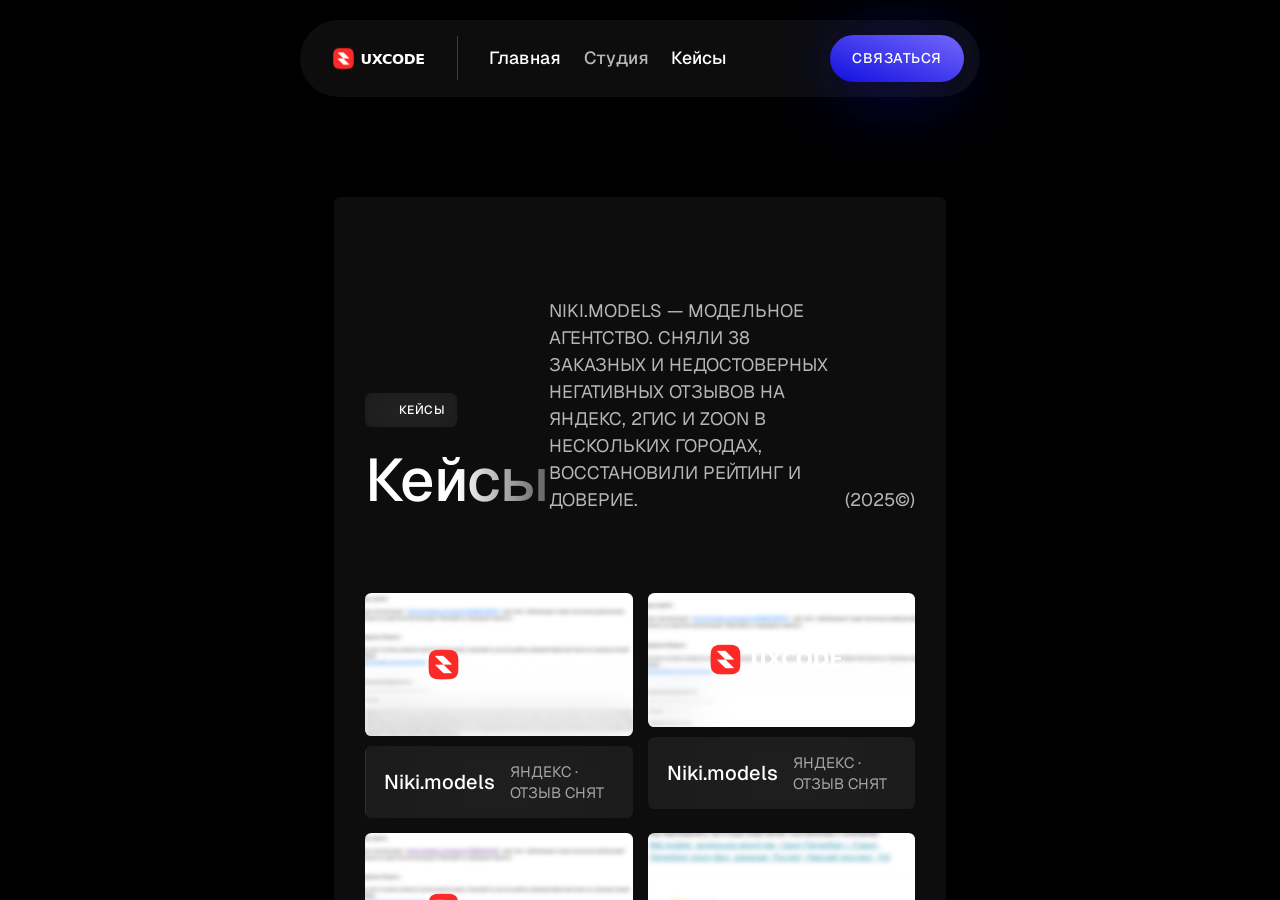
==== commit feab4606: "deploy: update reputation" ====
--- a/cases.html
+++ b/cases.html
@@ -31,26 +31,4 @@
         observer.observe(document, { childList: true, subtree: true });
     });
 </script>
-<style id="ux-killbadge">.w-webflow-badge,.badge-content,.text-badge-wrapper,.badge-wrapper,a[href*="brandjs"],a[href*="webflow.com?utm"]{display:none!important;visibility:hidden!important;opacity:0!important;pointer-events:none!important}</style><link href="assets/css/cases.css" rel="stylesheet" type="text/css"/></head><body><img alt="" class="pattern" loading="lazy" sizes="100vw" src="https://cdn.prod.website-files.com/6863db821d218d7a2559e546/68667cac36c5a127f16195fc_Vector%20(1).webp" srcset="https://cdn.prod.website-files.com/6863db821d218d7a2559e546/68667cac36c5a127f16195fc_Vector%20(1)-p-500.png 500w, https://cdn.prod.website-files.com/6863db821d218d7a2559e546/68667cac36c5a127f16195fc_Vector%20(1)-p-800.png 800w, https://cdn.prod.website-files.com/6863db821d218d7a2559e546/68667cac36c5a127f16195fc_Vector%20(1)-p-1080.png 1080w, https://cdn.prod.website-files.com/6863db821d218d7a2559e546/68667cac36c5a127f16195fc_Vector%20(1)-p-1600.webp 1600w, https://cdn.prod.website-files.com/6863db821d218d7a2559e546/68667cac36c5a127f16195fc_Vector%20(1)-p-2000.webp 2000w, https://cdn.prod.website-files.com/6863db821d218d7a2559e546/68667cac36c5a127f16195fc_Vector%20(1)-p-2600.webp 2600w, https://cdn.prod.website-files.com/6863db821d218d7a2559e546/68667cac36c5a127f16195fc_Vector%20(1)-p-3200.webp 3200w, https://cdn.prod.website-files.com/6863db821d218d7a2559e546/68667cac36c5a127f16195fc_Vector%20(1).webp 5288w" width="1508"/><img alt="" class="lighting" loading="lazy" sizes="100vw" src="https://cdn.prod.website-files.com/6863db821d218d7a2559e546/68667ac265230fa34d37b380_hero.webp" srcset="https://cdn.prod.website-files.com/6863db821d218d7a2559e546/68667ac265230fa34d37b380_hero-p-500.webp 500w, https://cdn.prod.website-files.com/6863db821d218d7a2559e546/68667ac265230fa34d37b380_hero-p-800.webp 800w, https://cdn.prod.website-files.com/6863db821d218d7a2559e546/68667ac265230fa34d37b380_hero-p-1080.webp 1080w, https://cdn.prod.website-files.com/6863db821d218d7a2559e546/68667ac265230fa34d37b380_hero-p-1600.webp 1600w, https://cdn.prod.website-files.com/6863db821d218d7a2559e546/68667ac265230fa34d37b380_hero-p-2000.webp 2000w, https://cdn.prod.website-files.com/6863db821d218d7a2559e546/68667ac265230fa34d37b380_hero-p-2600.webp 2600w, https://cdn.prod.website-files.com/6863db821d218d7a2559e546/68667ac265230fa34d37b380_hero-p-3200.webp 3200w, https://cdn.prod.website-files.com/6863db821d218d7a2559e546/68667ac265230fa34d37b380_hero.webp 4489w" width="1508"/><div class="overlay first all-page"></div><div class="navigation-wrapper"><div class="navbar-component w-nav" data-animation="default" data-collapse="medium" data-duration="400" data-easing="ease" data-easing2="ease" data-w-id="2ec87728-4b9f-a5bf-eacf-e9e9575fcd6a" role="banner"><div class="new-container"><a aria-current="page" class="logo-link-main w-nav-brand w--current" href="index.html"><div><img alt="Untitled UI logotext" class="logotype" loading="lazy" src="assets/img/uxcode-logo.svg"/></div></a><nav class="navbar-menu w-nav-menu" role="navigation"><div class="menu-right"><div class="menu-left"><a aria-current="page" class="navbar-link w-nav-link w--current" href="index.html">Главная</a><a class="navbar-link w-nav-link" href="https://uxcode.studio/about">Студия</a><a class="navbar-link w-nav-link" href="cases.html" aria-current="page">Кейсы</a></div></div></nav><div class="button-flex-left"><a class="button first on-nav w-button" href="https://uxcode.studio/contact">Связаться</a><div class="menu-button-new w-nav-button"><div class="icon-component"><div class="line-top"></div><div class="line-midddle"><div class="line-middle-inner"></div></div><div class="line-bottom"></div></div></div></div></div></div><main class="cases-wrap"><div class="cases-inner" id="cases-root"></div></main><section class="section for-footer"><div class="container"><div class="footer-second-grid"><div class="footer-first-part"><div><a aria-current="page" class="logo-small w-inline-block w--current" href="/"></a></div><div id="w-node-_56ca052d-62c5-425c-47f4-f349364fa558-364fa552"><div class="top-text">компания</div><div><div class="navigation-grid"><a aria-current="page" class="button-first-line w-inline-block w--current" href="/"><div class="button-line-flex"><div>Главная</div></div><div class="line-horizontal"></div></a><a class="button-first-line w-inline-block" href="/about"><div class="button-line-flex"><div>Студия</div></div><div class="line-horizontal"></div></a><a class="button-first-line w-inline-block" href="/work"><div class="button-line-flex"><div>Кейсы</div></div><div class="line-horizontal"></div></a><a class="button-first-line w-inline-block" href="/project/bold-moves"><div class="button-line-flex"><div>Кейс</div></div><div class="line-horizontal"></div></a><a class="button-first-line w-inline-block" href="/blog"><div class="button-line-flex"><div>Журнал</div></div><div class="line-horizontal"></div></a><a class="button-first-line w-inline-block" href="/post/the-future-of-digital-design-key-trends-that-will-shape"><div class="button-line-flex"><div>Статья</div></div><div class="line-horizontal"></div></a><a class="button-first-line w-inline-block" href="/contact"><div class="button-line-flex"><div>Контакты</div></div><div class="line-horizontal"></div></a></div></div></div><div><div class="top-text">инфо</div><div><div class="navigation-grid"><a class="button-first-line w-inline-block" href="/template-инфо/licensing"><div class="button-line-flex"><div>Лицензия </div></div><div class="line-horizontal"></div></a><a class="button-first-line w-inline-block" href="/template-инфо/style-guide"><div class="button-line-flex"><div>Гайдлайны</div></div><div class="line-horizontal"></div></a><a class="button-first-line w-inline-block" href="/template-инфо/changelog"><div class="button-line-flex"><div>История</div></div><div class="line-horizontal"></div></a><a class="button-first-line w-inline-block" href="/404"><div class="button-line-flex"><div>Ошибка 404</div></div><div class="line-horizontal"></div></a></div></div></div><div><div class="top-text">правовое</div><div><div class="navigation-grid"><a class="button-first-line w-inline-block" href="/template-инфо/style-guide"><div class="button-line-flex"><div>Конфиденциальность</div></div><div class="line-horizontal"></div></a><a class="button-first-line w-inline-block" href="/template-инфо/licensing"><div class="button-line-flex"><div>Cookies</div></div><div class="line-horizontal"></div></a><a class="button-first-line w-inline-block" href="/template-инфо/changelog"><div class="button-line-flex"><div>Условия <span class="other-font">&amp;</span> Условия</div></div><div class="line-horizontal"></div></a></div></div></div></div><div class="card-footer"><div class="small-flex"><a class="button-first-line invert w-inline-block" href="mailto:hello@uxcode.com"><div class="button-line-flex"><div>hello@uxcode.com</div></div><div class="line-horizontal"></div></a><div class="flex-tag first"><h2 class="main-top fourth contact">написать</h2></div></div><img alt="" class="plus-icon invert" loading="lazy" src="https://cdn.prod.website-files.com/6863db821d218d7a2559e546/6867a973492ead56dfadbe8a_icons8-plus-240.webp" width="120"/><img alt="" class="plus-icon second dark" loading="lazy" src="https://cdn.prod.website-files.com/6863db821d218d7a2559e546/6867a973492ead56dfadbe8a_icons8-plus-240.webp" width="120"/><img alt="" class="plus-icon invert second" loading="lazy" src="https://cdn.prod.website-files.com/6863db821d218d7a2559e546/6867a973492ead56dfadbe8a_icons8-plus-240.webp" width="120"/><img alt="" class="plus-icon fourht invert" loading="lazy" src="https://cdn.prod.website-files.com/6863db821d218d7a2559e546/6867a973492ead56dfadbe8a_icons8-plus-240.webp" width="120"/><div class="small-flex"><a class="button-first-line invert w-inline-block" href="tel:+1345000678"><div class="button-line-flex"><div>+1 345 000 678</div></div><div class="line-horizontal"></div></a><div class="flex-tag first"><h2 class="main-top fourth diamond phone">позвонить</h2></div></div></div></div></div><div class="grid-footer-bottom"><div><p class="p-light">© UXCODE, 2019—2026. Все права защищены. Управление репутацией: SERM/ORM, отзывы, работа с негативом.</p></div><div><div class="social-wrapper"><a class="social-icon-footer no-invert w-inline-block" href="https://x.com/" target="_blank"><img alt="" loading="lazy" src="assets/img/uxcode-logo.svg" width="20"/></a><a class="social-icon-footer w-inline-block" href="https://instagram.com/" target="_blank"><img alt="" loading="lazy" src="https://cdn.prod.website-files.com/62f12c77027bfb4b634fc1b9/62f12c77027bfbbf034fc1f7_instagram.svg" width="20"/></a><a class="social-icon-footer w-inline-block" href="https://www.slack.com/" target="_blank"><img alt="" loading="lazy" src="https://cdn.prod.website-files.com/62f12c77027bfb4b634fc1b9/62f12c77027bfb6ed34fc214_slack.svg" width="20"/></a><a class="social-icon-footer w-inline-block" href="https://www.github.com/" target="_blank"><img alt="" loading="lazy" src="https://cdn.prod.website-files.com/6863db821d218d7a2559e546/6863db821d218d7a2559e5d0_github.svg" width="22"/></a></div></div><div id="w-node-_56ca052d-62c5-425c-47f4-f349364fa5d6-364fa552"><a class="button first w-button" href="/contact">нужна помощь?</a></div></div><img alt="" class="logo-absolute-footer" loading="lazy" sizes="100vw" src="assets/img/uxcode-logo.svg" srcset="https://cdn.prod.website-files.com/6863db821d218d7a2559e546/6870dfdca0739c5cb4c74d07_logo-footer-p-500.webp 500w, https://cdn.prod.website-files.com/6863db821d218d7a2559e546/6870dfdca0739c5cb4c74d07_logo-footer-p-800.webp 800w, https://cdn.prod.website-files.com/6863db821d218d7a2559e546/6870dfdca0739c5cb4c74d07_logo-footer-p-1080.webp 1080w, https://cdn.prod.website-files.com/6863db821d218d7a2559e546/6870dfdca0739c5cb4c74d07_logo-footer-p-1600.webp 1600w, https://cdn.prod.website-files.com/6863db821d218d7a2559e546/6870dfdca0739c5cb4c74d07_logo-footer-p-2000.webp 2000w, https://cdn.prod.website-files.com/6863db821d218d7a2559e546/6870dfdca0739c5cb4c74d07_logo-footer-p-2600.webp 2600w, https://cdn.prod.website-files.com/6863db821d218d7a2559e546/6870dfdca0739c5cb4c74d07_logo-footer-p-3200.webp 3200w, https://cdn.prod.website-files.com/6863db821d218d7a2559e546/6870dfdca0739c5cb4c74d07_logo-footer.webp 5320w" width="2660"/></section><script crossorigin="anonymous" integrity="sha256-9/aliU8dGd2tb6OSsuzixeV4y/faTqgFtohetphbbj0=" src="assets/js/jquery-3.5.1.min.js?site=6863db821d218d7a2559e546" type="text/javascript"></script><script src="assets/js/webflow.schunk.36b8fb49256177c8.js" type="text/javascript"></script><script src="assets/js/webflow.schunk.21e61b5fd5484cee.js" type="text/javascript"></script><script src="assets/js/webflow.schunk.61b534daaaeddbc7.js" type="text/javascript"></script><script src="assets/js/webflow.schunk.9dfb96661114d3db.js" type="text/javascript"></script><script src="assets/js/webflow.79390f9f.1864f4385e787eb0.js" type="text/javascript"></script><script>(function(){function kill(){document.querySelectorAll('.w-webflow-badge,.badge-content,a[href*=\"brandjs\"],a[href*=\"webflow.com?utm\"]').forEach(function(e){e.remove();});}document.addEventListener("DOMРеализацияLoaded",kill);window.addEventListener("load",function(){kill();setTimeout(kill,600);setTimeout(kill,1500);});new MutationObserver(kill).observe(document.documentElement,{childList:true,subtree:true});})();</script><script>
-fetch('cases-data.json').then(r=>r.json()).then(function(d){
- var c=d.companies[0], root=document.getElementById('cases-root'); if(!c||!root)return;
- function esc(x){return (x||'').toString();}
- var stats='<div class="cases-stats">'+
-   '<div class="cases-stat"><b>'+c.stats.removed+'</b><span>негативных отзывов снято с&nbsp;публикации</span></div>'+
-   '<div class="cases-stat"><b>'+c.stats.cities.length+'</b><span>города: '+c.stats.cities.join(', ')+'</span></div>'+
-   '<div class="cases-stat"><b>'+c.stats.platforms.length+'</b><span>площадки: '+c.stats.platforms.join(', ')+'</span></div></div>';
- var locs=c.locations.map(function(l){return '<span class="loc-chip">'+l.city+(l.address?' · '+l.address:'')+'</span>';}).join('');
- var card='<div class="company-card"><div class="company-logo">'+esc(c.logoText)+'</div>'+
-   '<div><div class="company-name">'+c.name+'</div><div class="company-cat">'+c.category+'</div></div>'+
-   '<div class="company-locs">'+locs+'</div></div>';
- var proofs='<div class="proof-grid">'+c.proofs.map(function(p){return '<div class="proof"><div class="proof-img">'+
-   '<span class="proof-badge">'+p.platform+'</span><img loading="lazy" src="'+p.img+'" alt="Пруф снятия отзыва">'+
-   '<span class="proof-ok">'+p.action+'</span></div></div>';}).join('')+'</div>';
- root.innerHTML='<p class="cases-eyebrow">Кейсы</p>'+
-   '<h1 class="cases-title">'+c.name+' — '+c.category+'</h1>'+
-   '<p class="cases-lead">'+c.summary+'</p>'+stats+card+
-   '<div class="proof-head"><h3>Доказательства работы</h3><span class="note">'+c.proofs.length+' пруфов · персональные данные скрыты</span></div>'+
-   proofs+'<p class="cases-disclaimer">'+c.disclaimer+'</p>'+
-   '<div class="cases-cta"><a class="cases-btn primary" href="index.html#form">Хочу так&nbsp;же</a><a class="cases-btn ghost" href="index.html">На&nbsp;главную</a></div>';
-});
-</script></body></html>+<style id="ux-killbadge">.w-webflow-badge,.badge-content,.text-badge-wrapper,.badge-wrapper,a[href*="brandjs"],a[href*="webflow.com?utm"]{display:none!important;visibility:hidden!important;opacity:0!important;pointer-events:none!important}</style></head><body><img alt="" class="pattern" loading="lazy" sizes="100vw" src="https://cdn.prod.website-files.com/6863db821d218d7a2559e546/68667cac36c5a127f16195fc_Vector%20(1).webp" srcset="https://cdn.prod.website-files.com/6863db821d218d7a2559e546/68667cac36c5a127f16195fc_Vector%20(1)-p-500.png 500w, https://cdn.prod.website-files.com/6863db821d218d7a2559e546/68667cac36c5a127f16195fc_Vector%20(1)-p-800.png 800w, https://cdn.prod.website-files.com/6863db821d218d7a2559e546/68667cac36c5a127f16195fc_Vector%20(1)-p-1080.png 1080w, https://cdn.prod.website-files.com/6863db821d218d7a2559e546/68667cac36c5a127f16195fc_Vector%20(1)-p-1600.webp 1600w, https://cdn.prod.website-files.com/6863db821d218d7a2559e546/68667cac36c5a127f16195fc_Vector%20(1)-p-2000.webp 2000w, https://cdn.prod.website-files.com/6863db821d218d7a2559e546/68667cac36c5a127f16195fc_Vector%20(1)-p-2600.webp 2600w, https://cdn.prod.website-files.com/6863db821d218d7a2559e546/68667cac36c5a127f16195fc_Vector%20(1)-p-3200.webp 3200w, https://cdn.prod.website-files.com/6863db821d218d7a2559e546/68667cac36c5a127f16195fc_Vector%20(1).webp 5288w" width="1508"/><img alt="" class="lighting" loading="lazy" sizes="100vw" src="https://cdn.prod.website-files.com/6863db821d218d7a2559e546/68667ac265230fa34d37b380_hero.webp" srcset="https://cdn.prod.website-files.com/6863db821d218d7a2559e546/68667ac265230fa34d37b380_hero-p-500.webp 500w, https://cdn.prod.website-files.com/6863db821d218d7a2559e546/68667ac265230fa34d37b380_hero-p-800.webp 800w, https://cdn.prod.website-files.com/6863db821d218d7a2559e546/68667ac265230fa34d37b380_hero-p-1080.webp 1080w, https://cdn.prod.website-files.com/6863db821d218d7a2559e546/68667ac265230fa34d37b380_hero-p-1600.webp 1600w, https://cdn.prod.website-files.com/6863db821d218d7a2559e546/68667ac265230fa34d37b380_hero-p-2000.webp 2000w, https://cdn.prod.website-files.com/6863db821d218d7a2559e546/68667ac265230fa34d37b380_hero-p-2600.webp 2600w, https://cdn.prod.website-files.com/6863db821d218d7a2559e546/68667ac265230fa34d37b380_hero-p-3200.webp 3200w, https://cdn.prod.website-files.com/6863db821d218d7a2559e546/68667ac265230fa34d37b380_hero.webp 4489w" width="1508"/><div class="overlay first all-page"></div><div class="navigation-wrapper"><div class="navbar-component w-nav" data-animation="default" data-collapse="medium" data-duration="400" data-easing="ease" data-easing2="ease" data-w-id="2ec87728-4b9f-a5bf-eacf-e9e9575fcd6a" role="banner"><div class="new-container"><a aria-current="page" class="logo-link-main w-nav-brand w--current" href="https://uxcode.studio/"><div><img alt="Untitled UI logotext" class="logotype" loading="lazy" src="assets/img/uxcode-logo.svg"/></div></a><nav class="navbar-menu w-nav-menu" role="navigation"><div class="menu-right"><div class="menu-left"><a aria-current="page" class="navbar-link w-nav-link w--current" href="https://uxcode.studio/">Главная</a><a class="navbar-link w-nav-link" href="https://uxcode.studio/about">Студия</a><a class="navbar-link w-nav-link" href="cases.html" aria-current="page">Кейсы</a></div></div></nav><div class="button-flex-left"><a class="button first on-nav w-button" href="https://uxcode.studio/contact">Связаться</a><div class="menu-button-new w-nav-button"><div class="icon-component"><div class="line-top"></div><div class="line-midddle"><div class="line-middle-inner"></div></div><div class="line-bottom"></div></div></div></div></div></div><section class="section" data-w-id="78042fa9-d5a5-b1ea-67c4-a6a69b65a109"><div class="container"><div class="services-section"><div class="max-w-width second"><div><div class="top-text">кейсы</div><h2 class="display-1">Кейсы</h2></div><p class="second-title make-white first"><span>Niki.models — модельное агентство. Сняли 38 заказных и недостоверных негативных отзывов на Яндекс, 2ГИС и ZOON в нескольких городах, восстановили рейтинг и доверие.</span></p><p class="second-title"><span>(2025©)</span></p></div><img alt="" class="plus-icon fourht" loading="lazy" src="https://cdn.prod.website-files.com/6863db821d218d7a2559e546/6867a973492ead56dfadbe8a_icons8-plus-240.webp" width="120"/><img alt="" class="plus-icon" loading="lazy" src="https://cdn.prod.website-files.com/6863db821d218d7a2559e546/6867a973492ead56dfadbe8a_icons8-plus-240.webp" width="120"/><img alt="" class="plus-icon third" loading="lazy" src="https://cdn.prod.website-files.com/6863db821d218d7a2559e546/6867a973492ead56dfadbe8a_icons8-plus-240.webp" width="120"/><img alt="" class="plus-icon second" loading="lazy" src="https://cdn.prod.website-files.com/6863db821d218d7a2559e546/6867a973492ead56dfadbe8a_icons8-plus-240.webp" width="120"/><div class="margin-80 _40"><div class="w-dyn-list"><div class="project-grid w-dyn-items" role="list"><div class="w-dyn-item" role="listitem"><a class="work-wrapper-first w-inline-block" data-w-id="d267d0fd-6840-1cfa-0df8-27fdfda94a13" href="index.html#form"><div class="circle-center"><div class="project-circle-text"><img alt="" class="logo-image" loading="lazy" src="assets/img/uxcode-logo.svg"/></div><img alt="" class="work-photo-first" loading="eager" sizes="100vw" src="assets/cases-clean/case-01.png"/><div class="overlay first half"></div></div><div class="margin-10"><div class="vertical-flex"><div class="line-overlay"><div class="line-title"></div></div><div class="title-line-wrapper"><h3 class="work-title-first">Niki.models</h3></div><div><p class="category-title">Яндекс · отзыв снят</p></div></div></div></a></div><div class="w-dyn-item" role="listitem"><a class="work-wrapper-first w-inline-block" data-w-id="d267d0fd-6840-1cfa-0df8-27fdfda94a13" href="index.html#form"><div class="circle-center"><div class="project-circle-text"><img alt="" class="logo-image" loading="lazy" src="assets/img/uxcode-logo.svg"/></div><img alt="" class="work-photo-first" loading="eager" sizes="100vw" src="assets/cases-clean/case-02.png"/><div class="overlay first half"></div></div><div class="margin-10"><div class="vertical-flex"><div class="line-overlay"><div class="line-title"></div></div><div class="title-line-wrapper"><h3 class="work-title-first">Niki.models</h3></div><div><p class="category-title">Яндекс · отзыв снят</p></div></div></div></a></div><div class="w-dyn-item" role="listitem"><a class="work-wrapper-first w-inline-block" data-w-id="d267d0fd-6840-1cfa-0df8-27fdfda94a13" href="index.html#form"><div class="circle-center"><div class="project-circle-text"><img alt="" class="logo-image" loading="lazy" src="assets/img/uxcode-logo.svg"/></div><img alt="" class="work-photo-first" loading="eager" sizes="100vw" src="assets/cases-clean/case-03.png"/><div class="overlay first half"></div></div><div class="margin-10"><div class="vertical-flex"><div class="line-overlay"><div class="line-title"></div></div><div class="title-line-wrapper"><h3 class="work-title-first">Niki.models</h3></div><div><p class="category-title">Яндекс · отзыв снят</p></div></div></div></a></div><div class="w-dyn-item" role="listitem"><a class="work-wrapper-first w-inline-block" data-w-id="d267d0fd-6840-1cfa-0df8-27fdfda94a13" href="index.html#form"><div class="circle-center"><div class="project-circle-text"><img alt="" class="logo-image" loading="lazy" src="assets/img/uxcode-logo.svg"/></div><img alt="" class="work-photo-first" loading="eager" sizes="100vw" src="assets/cases-clean/case-04.png"/><div class="overlay first half"></div></div><div class="margin-10"><div class="vertical-flex"><div class="line-overlay"><div class="line-title"></div></div><div class="title-line-wrapper"><h3 class="work-title-first">Niki.models</h3></div><div><p class="category-title">Яндекс · отзыв снят</p></div></div></div></a></div><div class="w-dyn-item" role="listitem"><a class="work-wrapper-first w-inline-block" data-w-id="d267d0fd-6840-1cfa-0df8-27fdfda94a13" href="index.html#form"><div class="circle-center"><div class="project-circle-text"><img alt="" class="logo-image" loading="lazy" src="assets/img/uxcode-logo.svg"/></div><img alt="" class="work-photo-first" loading="eager" sizes="100vw" src="assets/cases-clean/case-05.png"/><div class="overlay first half"></div></div><div class="margin-10"><div class="vertical-flex"><div class="line-overlay"><div class="line-title"></div></div><div class="title-line-wrapper"><h3 class="work-title-first">Niki.models</h3></div><div><p class="category-title">Яндекс · отзыв снят</p></div></div></div></a></div><div class="w-dyn-item" role="listitem"><a class="work-wrapper-first w-inline-block" data-w-id="d267d0fd-6840-1cfa-0df8-27fdfda94a13" href="index.html#form"><div class="circle-center"><div class="project-circle-text"><img alt="" class="logo-image" loading="lazy" src="assets/img/uxcode-logo.svg"/></div><img alt="" class="work-photo-first" loading="eager" sizes="100vw" src="assets/cases-clean/case-06.png"/><div class="overlay first half"></div></div><div class="margin-10"><div class="vertical-flex"><div class="line-overlay"><div class="line-title"></div></div><div class="title-line-wrapper"><h3 class="work-title-first">Niki.models</h3></div><div><p class="category-title">Яндекс · отзыв снят</p></div></div></div></a></div><div class="w-dyn-item" role="listitem"><a class="work-wrapper-first w-inline-block" data-w-id="d267d0fd-6840-1cfa-0df8-27fdfda94a13" href="index.html#form"><div class="circle-center"><div class="project-circle-text"><img alt="" class="logo-image" loading="lazy" src="assets/img/uxcode-logo.svg"/></div><img alt="" class="work-photo-first" loading="eager" sizes="100vw" src="assets/cases-clean/case-07.png"/><div class="overlay first half"></div></div><div class="margin-10"><div class="vertical-flex"><div class="line-overlay"><div class="line-title"></div></div><div class="title-line-wrapper"><h3 class="work-title-first">Niki.models</h3></div><div><p class="category-title">Яндекс · отзыв снят</p></div></div></div></a></div><div class="w-dyn-item" role="listitem"><a class="work-wrapper-first w-inline-block" data-w-id="d267d0fd-6840-1cfa-0df8-27fdfda94a13" href="index.html#form"><div class="circle-center"><div class="project-circle-text"><img alt="" class="logo-image" loading="lazy" src="assets/img/uxcode-logo.svg"/></div><img alt="" class="work-photo-first" loading="eager" sizes="100vw" src="assets/cases-clean/case-08.png"/><div class="overlay first half"></div></div><div class="margin-10"><div class="vertical-flex"><div class="line-overlay"><div class="line-title"></div></div><div class="title-line-wrapper"><h3 class="work-title-first">Niki.models</h3></div><div><p class="category-title">Яндекс · отзыв снят</p></div></div></div></a></div><div class="w-dyn-item" role="listitem"><a class="work-wrapper-first w-inline-block" data-w-id="d267d0fd-6840-1cfa-0df8-27fdfda94a13" href="index.html#form"><div class="circle-center"><div class="project-circle-text"><img alt="" class="logo-image" loading="lazy" src="assets/img/uxcode-logo.svg"/></div><img alt="" class="work-photo-first" loading="eager" sizes="100vw" src="assets/cases-clean/case-09.png"/><div class="overlay first half"></div></div><div class="margin-10"><div class="vertical-flex"><div class="line-overlay"><div class="line-title"></div></div><div class="title-line-wrapper"><h3 class="work-title-first">Niki.models</h3></div><div><p class="category-title">Яндекс · отзыв снят</p></div></div></div></a></div><div class="w-dyn-item" role="listitem"><a class="work-wrapper-first w-inline-block" data-w-id="d267d0fd-6840-1cfa-0df8-27fdfda94a13" href="index.html#form"><div class="circle-center"><div class="project-circle-text"><img alt="" class="logo-image" loading="lazy" src="assets/img/uxcode-logo.svg"/></div><img alt="" class="work-photo-first" loading="eager" sizes="100vw" src="assets/cases-clean/case-10.png"/><div class="overlay first half"></div></div><div class="margin-10"><div class="vertical-flex"><div class="line-overlay"><div class="line-title"></div></div><div class="title-line-wrapper"><h3 class="work-title-first">Niki.models</h3></div><div><p class="category-title">Яндекс · отзыв снят</p></div></div></div></a></div><div class="w-dyn-item" role="listitem"><a class="work-wrapper-first w-inline-block" data-w-id="d267d0fd-6840-1cfa-0df8-27fdfda94a13" href="index.html#form"><div class="circle-center"><div class="project-circle-text"><img alt="" class="logo-image" loading="lazy" src="assets/img/uxcode-logo.svg"/></div><img alt="" class="work-photo-first" loading="eager" sizes="100vw" src="assets/cases-clean/case-11.png"/><div class="overlay first half"></div></div><div class="margin-10"><div class="vertical-flex"><div class="line-overlay"><div class="line-title"></div></div><div class="title-line-wrapper"><h3 class="work-title-first">Niki.models</h3></div><div><p class="category-title">Яндекс · отзыв снят</p></div></div></div></a></div><div class="w-dyn-item" role="listitem"><a class="work-wrapper-first w-inline-block" data-w-id="d267d0fd-6840-1cfa-0df8-27fdfda94a13" href="index.html#form"><div class="circle-center"><div class="project-circle-text"><img alt="" class="logo-image" loading="lazy" src="assets/img/uxcode-logo.svg"/></div><img alt="" class="work-photo-first" loading="eager" sizes="100vw" src="assets/cases-clean/case-12.png"/><div class="overlay first half"></div></div><div class="margin-10"><div class="vertical-flex"><div class="line-overlay"><div class="line-title"></div></div><div class="title-line-wrapper"><h3 class="work-title-first">Niki.models</h3></div><div><p class="category-title">Яндекс · отзыв снят</p></div></div></div></a></div><div class="w-dyn-item" role="listitem"><a class="work-wrapper-first w-inline-block" data-w-id="d267d0fd-6840-1cfa-0df8-27fdfda94a13" href="index.html#form"><div class="circle-center"><div class="project-circle-text"><img alt="" class="logo-image" loading="lazy" src="assets/img/uxcode-logo.svg"/></div><img alt="" class="work-photo-first" loading="eager" sizes="100vw" src="assets/cases-clean/case-13.png"/><div class="overlay first half"></div></div><div class="margin-10"><div class="vertical-flex"><div class="line-overlay"><div class="line-title"></div></div><div class="title-line-wrapper"><h3 class="work-title-first">Niki.models</h3></div><div><p class="category-title">Яндекс · отзыв снят</p></div></div></div></a></div><div class="w-dyn-item" role="listitem"><a class="work-wrapper-first w-inline-block" data-w-id="d267d0fd-6840-1cfa-0df8-27fdfda94a13" href="index.html#form"><div class="circle-center"><div class="project-circle-text"><img alt="" class="logo-image" loading="lazy" src="assets/img/uxcode-logo.svg"/></div><img alt="" class="work-photo-first" loading="eager" sizes="100vw" src="assets/cases-clean/case-15.png"/><div class="overlay first half"></div></div><div class="margin-10"><div class="vertical-flex"><div class="line-overlay"><div class="line-title"></div></div><div class="title-line-wrapper"><h3 class="work-title-first">Niki.models</h3></div><div><p class="category-title">2ГИС · отзыв снят</p></div></div></div></a></div><div class="w-dyn-item" role="listitem"><a class="work-wrapper-first w-inline-block" data-w-id="d267d0fd-6840-1cfa-0df8-27fdfda94a13" href="index.html#form"><div class="circle-center"><div class="project-circle-text"><img alt="" class="logo-image" loading="lazy" src="assets/img/uxcode-logo.svg"/></div><img alt="" class="work-photo-first" loading="eager" sizes="100vw" src="assets/cases-clean/case-16.png"/><div class="overlay first half"></div></div><div class="margin-10"><div class="vertical-flex"><div class="line-overlay"><div class="line-title"></div></div><div class="title-line-wrapper"><h3 class="work-title-first">Niki.models</h3></div><div><p class="category-title">Яндекс · отзыв снят</p></div></div></div></a></div><div class="w-dyn-item" role="listitem"><a class="work-wrapper-first w-inline-block" data-w-id="d267d0fd-6840-1cfa-0df8-27fdfda94a13" href="index.html#form"><div class="circle-center"><div class="project-circle-text"><img alt="" class="logo-image" loading="lazy" src="assets/img/uxcode-logo.svg"/></div><img alt="" class="work-photo-first" loading="eager" sizes="100vw" src="assets/cases-clean/case-17.png"/><div class="overlay first half"></div></div><div class="margin-10"><div class="vertical-flex"><div class="line-overlay"><div class="line-title"></div></div><div class="title-line-wrapper"><h3 class="work-title-first">Niki.models</h3></div><div><p class="category-title">Яндекс · отзыв снят</p></div></div></div></a></div><div class="w-dyn-item" role="listitem"><a class="work-wrapper-first w-inline-block" data-w-id="d267d0fd-6840-1cfa-0df8-27fdfda94a13" href="index.html#form"><div class="circle-center"><div class="project-circle-text"><img alt="" class="logo-image" loading="lazy" src="assets/img/uxcode-logo.svg"/></div><img alt="" class="work-photo-first" loading="eager" sizes="100vw" src="assets/cases-clean/case-18.png"/><div class="overlay first half"></div></div><div class="margin-10"><div class="vertical-flex"><div class="line-overlay"><div class="line-title"></div></div><div class="title-line-wrapper"><h3 class="work-title-first">Niki.models</h3></div><div><p class="category-title">Яндекс · отзыв снят</p></div></div></div></a></div><div class="w-dyn-item" role="listitem"><a class="work-wrapper-first w-inline-block" data-w-id="d267d0fd-6840-1cfa-0df8-27fdfda94a13" href="index.html#form"><div class="circle-center"><div class="project-circle-text"><img alt="" class="logo-image" loading="lazy" src="assets/img/uxcode-logo.svg"/></div><img alt="" class="work-photo-first" loading="eager" sizes="100vw" src="assets/cases-clean/case-19.png"/><div class="overlay first half"></div></div><div class="margin-10"><div class="vertical-flex"><div class="line-overlay"><div class="line-title"></div></div><div class="title-line-wrapper"><h3 class="work-title-first">Niki.models</h3></div><div><p class="category-title">Яндекс · отзыв снят</p></div></div></div></a></div><div class="w-dyn-item" role="listitem"><a class="work-wrapper-first w-inline-block" data-w-id="d267d0fd-6840-1cfa-0df8-27fdfda94a13" href="index.html#form"><div class="circle-center"><div class="project-circle-text"><img alt="" class="logo-image" loading="lazy" src="assets/img/uxcode-logo.svg"/></div><img alt="" class="work-photo-first" loading="eager" sizes="100vw" src="assets/cases-clean/case-20.png"/><div class="overlay first half"></div></div><div class="margin-10"><div class="vertical-flex"><div class="line-overlay"><div class="line-title"></div></div><div class="title-line-wrapper"><h3 class="work-title-first">Niki.models</h3></div><div><p class="category-title">Яндекс · отзыв снят</p></div></div></div></a></div><div class="w-dyn-item" role="listitem"><a class="work-wrapper-first w-inline-block" data-w-id="d267d0fd-6840-1cfa-0df8-27fdfda94a13" href="index.html#form"><div class="circle-center"><div class="project-circle-text"><img alt="" class="logo-image" loading="lazy" src="assets/img/uxcode-logo.svg"/></div><img alt="" class="work-photo-first" loading="eager" sizes="100vw" src="assets/cases-clean/case-21.png"/><div class="overlay first half"></div></div><div class="margin-10"><div class="vertical-flex"><div class="line-overlay"><div class="line-title"></div></div><div class="title-line-wrapper"><h3 class="work-title-first">Niki.models</h3></div><div><p class="category-title">ZOON · отзыв снят</p></div></div></div></a></div><div class="w-dyn-item" role="listitem"><a class="work-wrapper-first w-inline-block" data-w-id="d267d0fd-6840-1cfa-0df8-27fdfda94a13" href="index.html#form"><div class="circle-center"><div class="project-circle-text"><img alt="" class="logo-image" loading="lazy" src="assets/img/uxcode-logo.svg"/></div><img alt="" class="work-photo-first" loading="eager" sizes="100vw" src="assets/cases-clean/case-22.png"/><div class="overlay first half"></div></div><div class="margin-10"><div class="vertical-flex"><div class="line-overlay"><div class="line-title"></div></div><div class="title-line-wrapper"><h3 class="work-title-first">Niki.models</h3></div><div><p class="category-title">2ГИС · отзыв снят</p></div></div></div></a></div><div class="w-dyn-item" role="listitem"><a class="work-wrapper-first w-inline-block" data-w-id="d267d0fd-6840-1cfa-0df8-27fdfda94a13" href="index.html#form"><div class="circle-center"><div class="project-circle-text"><img alt="" class="logo-image" loading="lazy" src="assets/img/uxcode-logo.svg"/></div><img alt="" class="work-photo-first" loading="eager" sizes="100vw" src="assets/cases-clean/case-23.png"/><div class="overlay first half"></div></div><div class="margin-10"><div class="vertical-flex"><div class="line-overlay"><div class="line-title"></div></div><div class="title-line-wrapper"><h3 class="work-title-first">Niki.models</h3></div><div><p class="category-title">2ГИС · отзыв снят</p></div></div></div></a></div><div class="w-dyn-item" role="listitem"><a class="work-wrapper-first w-inline-block" data-w-id="d267d0fd-6840-1cfa-0df8-27fdfda94a13" href="index.html#form"><div class="circle-center"><div class="project-circle-text"><img alt="" class="logo-image" loading="lazy" src="assets/img/uxcode-logo.svg"/></div><img alt="" class="work-photo-first" loading="eager" sizes="100vw" src="assets/cases-clean/case-24.png"/><div class="overlay first half"></div></div><div class="margin-10"><div class="vertical-flex"><div class="line-overlay"><div class="line-title"></div></div><div class="title-line-wrapper"><h3 class="work-title-first">Niki.models</h3></div><div><p class="category-title">Яндекс · отзыв снят</p></div></div></div></a></div><div class="w-dyn-item" role="listitem"><a class="work-wrapper-first w-inline-block" data-w-id="d267d0fd-6840-1cfa-0df8-27fdfda94a13" href="index.html#form"><div class="circle-center"><div class="project-circle-text"><img alt="" class="logo-image" loading="lazy" src="assets/img/uxcode-logo.svg"/></div><img alt="" class="work-photo-first" loading="eager" sizes="100vw" src="assets/cases-clean/case-25.png"/><div class="overlay first half"></div></div><div class="margin-10"><div class="vertical-flex"><div class="line-overlay"><div class="line-title"></div></div><div class="title-line-wrapper"><h3 class="work-title-first">Niki.models</h3></div><div><p class="category-title">Яндекс · отзыв снят</p></div></div></div></a></div><div class="w-dyn-item" role="listitem"><a class="work-wrapper-first w-inline-block" data-w-id="d267d0fd-6840-1cfa-0df8-27fdfda94a13" href="index.html#form"><div class="circle-center"><div class="project-circle-text"><img alt="" class="logo-image" loading="lazy" src="assets/img/uxcode-logo.svg"/></div><img alt="" class="work-photo-first" loading="eager" sizes="100vw" src="assets/cases-clean/case-26.png"/><div class="overlay first half"></div></div><div class="margin-10"><div class="vertical-flex"><div class="line-overlay"><div class="line-title"></div></div><div class="title-line-wrapper"><h3 class="work-title-first">Niki.models</h3></div><div><p class="category-title">Яндекс · отзыв снят</p></div></div></div></a></div><div class="w-dyn-item" role="listitem"><a class="work-wrapper-first w-inline-block" data-w-id="d267d0fd-6840-1cfa-0df8-27fdfda94a13" href="index.html#form"><div class="circle-center"><div class="project-circle-text"><img alt="" class="logo-image" loading="lazy" src="assets/img/uxcode-logo.svg"/></div><img alt="" class="work-photo-first" loading="eager" sizes="100vw" src="assets/cases-clean/case-27.png"/><div class="overlay first half"></div></div><div class="margin-10"><div class="vertical-flex"><div class="line-overlay"><div class="line-title"></div></div><div class="title-line-wrapper"><h3 class="work-title-first">Niki.models</h3></div><div><p class="category-title">Яндекс · отзыв снят</p></div></div></div></a></div><div class="w-dyn-item" role="listitem"><a class="work-wrapper-first w-inline-block" data-w-id="d267d0fd-6840-1cfa-0df8-27fdfda94a13" href="index.html#form"><div class="circle-center"><div class="project-circle-text"><img alt="" class="logo-image" loading="lazy" src="assets/img/uxcode-logo.svg"/></div><img alt="" class="work-photo-first" loading="eager" sizes="100vw" src="assets/cases-clean/case-28.png"/><div class="overlay first half"></div></div><div class="margin-10"><div class="vertical-flex"><div class="line-overlay"><div class="line-title"></div></div><div class="title-line-wrapper"><h3 class="work-title-first">Niki.models</h3></div><div><p class="category-title">Яндекс · отзыв снят</p></div></div></div></a></div><div class="w-dyn-item" role="listitem"><a class="work-wrapper-first w-inline-block" data-w-id="d267d0fd-6840-1cfa-0df8-27fdfda94a13" href="index.html#form"><div class="circle-center"><div class="project-circle-text"><img alt="" class="logo-image" loading="lazy" src="assets/img/uxcode-logo.svg"/></div><img alt="" class="work-photo-first" loading="eager" sizes="100vw" src="assets/cases-clean/case-29.png"/><div class="overlay first half"></div></div><div class="margin-10"><div class="vertical-flex"><div class="line-overlay"><div class="line-title"></div></div><div class="title-line-wrapper"><h3 class="work-title-first">Niki.models</h3></div><div><p class="category-title">Яндекс · отзыв снят</p></div></div></div></a></div><div class="w-dyn-item" role="listitem"><a class="work-wrapper-first w-inline-block" data-w-id="d267d0fd-6840-1cfa-0df8-27fdfda94a13" href="index.html#form"><div class="circle-center"><div class="project-circle-text"><img alt="" class="logo-image" loading="lazy" src="assets/img/uxcode-logo.svg"/></div><img alt="" class="work-photo-first" loading="eager" sizes="100vw" src="assets/cases-clean/case-31.png"/><div class="overlay first half"></div></div><div class="margin-10"><div class="vertical-flex"><div class="line-overlay"><div class="line-title"></div></div><div class="title-line-wrapper"><h3 class="work-title-first">Niki.models</h3></div><div><p class="category-title">Яндекс · отзыв снят</p></div></div></div></a></div><div class="w-dyn-item" role="listitem"><a class="work-wrapper-first w-inline-block" data-w-id="d267d0fd-6840-1cfa-0df8-27fdfda94a13" href="index.html#form"><div class="circle-center"><div class="project-circle-text"><img alt="" class="logo-image" loading="lazy" src="assets/img/uxcode-logo.svg"/></div><img alt="" class="work-photo-first" loading="eager" sizes="100vw" src="assets/cases-clean/case-32.png"/><div class="overlay first half"></div></div><div class="margin-10"><div class="vertical-flex"><div class="line-overlay"><div class="line-title"></div></div><div class="title-line-wrapper"><h3 class="work-title-first">Niki.models</h3></div><div><p class="category-title">Яндекс · отзыв снят</p></div></div></div></a></div><div class="w-dyn-item" role="listitem"><a class="work-wrapper-first w-inline-block" data-w-id="d267d0fd-6840-1cfa-0df8-27fdfda94a13" href="index.html#form"><div class="circle-center"><div class="project-circle-text"><img alt="" class="logo-image" loading="lazy" src="assets/img/uxcode-logo.svg"/></div><img alt="" class="work-photo-first" loading="eager" sizes="100vw" src="assets/cases-clean/case-33.png"/><div class="overlay first half"></div></div><div class="margin-10"><div class="vertical-flex"><div class="line-overlay"><div class="line-title"></div></div><div class="title-line-wrapper"><h3 class="work-title-first">Niki.models</h3></div><div><p class="category-title">Яндекс · отзыв снят</p></div></div></div></a></div><div class="w-dyn-item" role="listitem"><a class="work-wrapper-first w-inline-block" data-w-id="d267d0fd-6840-1cfa-0df8-27fdfda94a13" href="index.html#form"><div class="circle-center"><div class="project-circle-text"><img alt="" class="logo-image" loading="lazy" src="assets/img/uxcode-logo.svg"/></div><img alt="" class="work-photo-first" loading="eager" sizes="100vw" src="assets/cases-clean/case-34.png"/><div class="overlay first half"></div></div><div class="margin-10"><div class="vertical-flex"><div class="line-overlay"><div class="line-title"></div></div><div class="title-line-wrapper"><h3 class="work-title-first">Niki.models</h3></div><div><p class="category-title">Яндекс · отзыв снят</p></div></div></div></a></div><div class="w-dyn-item" role="listitem"><a class="work-wrapper-first w-inline-block" data-w-id="d267d0fd-6840-1cfa-0df8-27fdfda94a13" href="index.html#form"><div class="circle-center"><div class="project-circle-text"><img alt="" class="logo-image" loading="lazy" src="assets/img/uxcode-logo.svg"/></div><img alt="" class="work-photo-first" loading="eager" sizes="100vw" src="assets/cases-clean/case-35.png"/><div class="overlay first half"></div></div><div class="margin-10"><div class="vertical-flex"><div class="line-overlay"><div class="line-title"></div></div><div class="title-line-wrapper"><h3 class="work-title-first">Niki.models</h3></div><div><p class="category-title">Яндекс · отзыв снят</p></div></div></div></a></div><div class="w-dyn-item" role="listitem"><a class="work-wrapper-first w-inline-block" data-w-id="d267d0fd-6840-1cfa-0df8-27fdfda94a13" href="index.html#form"><div class="circle-center"><div class="project-circle-text"><img alt="" class="logo-image" loading="lazy" src="assets/img/uxcode-logo.svg"/></div><img alt="" class="work-photo-first" loading="eager" sizes="100vw" src="assets/cases-clean/case-36.png"/><div class="overlay first half"></div></div><div class="margin-10"><div class="vertical-flex"><div class="line-overlay"><div class="line-title"></div></div><div class="title-line-wrapper"><h3 class="work-title-first">Niki.models</h3></div><div><p class="category-title">Яндекс · отзыв снят</p></div></div></div></a></div><div class="w-dyn-item" role="listitem"><a class="work-wrapper-first w-inline-block" data-w-id="d267d0fd-6840-1cfa-0df8-27fdfda94a13" href="index.html#form"><div class="circle-center"><div class="project-circle-text"><img alt="" class="logo-image" loading="lazy" src="assets/img/uxcode-logo.svg"/></div><img alt="" class="work-photo-first" loading="eager" sizes="100vw" src="assets/cases-clean/case-37.png"/><div class="overlay first half"></div></div><div class="margin-10"><div class="vertical-flex"><div class="line-overlay"><div class="line-title"></div></div><div class="title-line-wrapper"><h3 class="work-title-first">Niki.models</h3></div><div><p class="category-title">Яндекс · отзыв снят</p></div></div></div></a></div><div class="w-dyn-item" role="listitem"><a class="work-wrapper-first w-inline-block" data-w-id="d267d0fd-6840-1cfa-0df8-27fdfda94a13" href="index.html#form"><div class="circle-center"><div class="project-circle-text"><img alt="" class="logo-image" loading="lazy" src="assets/img/uxcode-logo.svg"/></div><img alt="" class="work-photo-first" loading="eager" sizes="100vw" src="assets/cases-clean/case-38.png"/><div class="overlay first half"></div></div><div class="margin-10"><div class="vertical-flex"><div class="line-overlay"><div class="line-title"></div></div><div class="title-line-wrapper"><h3 class="work-title-first">Niki.models</h3></div><div><p class="category-title">Яндекс · отзыв снят</p></div></div></div></a></div><div class="w-dyn-item" role="listitem"><a class="work-wrapper-first w-inline-block" data-w-id="d267d0fd-6840-1cfa-0df8-27fdfda94a13" href="index.html#form"><div class="circle-center"><div class="project-circle-text"><img alt="" class="logo-image" loading="lazy" src="assets/img/uxcode-logo.svg"/></div><img alt="" class="work-photo-first" loading="eager" sizes="100vw" src="assets/cases-clean/case-39.png"/><div class="overlay first half"></div></div><div class="margin-10"><div class="vertical-flex"><div class="line-overlay"><div class="line-title"></div></div><div class="title-line-wrapper"><h3 class="work-title-first">Niki.models</h3></div><div><p class="category-title">Яндекс · отзыв снят</p></div></div></div></a></div><div class="w-dyn-item" role="listitem"><a class="work-wrapper-first w-inline-block" data-w-id="d267d0fd-6840-1cfa-0df8-27fdfda94a13" href="index.html#form"><div class="circle-center"><div class="project-circle-text"><img alt="" class="logo-image" loading="lazy" src="assets/img/uxcode-logo.svg"/></div><img alt="" class="work-photo-first" loading="eager" sizes="100vw" src="assets/cases-clean/case-40.png"/><div class="overlay first half"></div></div><div class="margin-10"><div class="vertical-flex"><div class="line-overlay"><div class="line-title"></div></div><div class="title-line-wrapper"><h3 class="work-title-first">Niki.models</h3></div><div><p class="category-title">Яндекс · отзыв снят</p></div></div></div></a></div></div></div></div><div class="margin-50"><div class="button-flex flex-center"><a class="button first w-button" href="index.html#form">Оставить заявку</a></div></div></div><div class="cta"><img alt="" class="pattern absolute invert" loading="lazy" sizes="100vw" src="https://cdn.prod.website-files.com/6863db821d218d7a2559e546/68667cac36c5a127f16195fc_Vector%20(1).webp" srcset="https://cdn.prod.website-files.com/6863db821d218d7a2559e546/68667cac36c5a127f16195fc_Vector%20(1)-p-500.png 500w, https://cdn.prod.website-files.com/6863db821d218d7a2559e546/68667cac36c5a127f16195fc_Vector%20(1)-p-800.png 800w, https://cdn.prod.website-files.com/6863db821d218d7a2559e546/68667cac36c5a127f16195fc_Vector%20(1)-p-1080.png 1080w, https://cdn.prod.website-files.com/6863db821d218d7a2559e546/68667cac36c5a127f16195fc_Vector%20(1)-p-1600.webp 1600w, https://cdn.prod.website-files.com/6863db821d218d7a2559e546/68667cac36c5a127f16195fc_Vector%20(1)-p-2000.webp 2000w, https://cdn.prod.website-files.com/6863db821d218d7a2559e546/68667cac36c5a127f16195fc_Vector%20(1)-p-2600.webp 2600w, https://cdn.prod.website-files.com/6863db821d218d7a2559e546/68667cac36c5a127f16195fc_Vector%20(1)-p-3200.webp 3200w, https://cdn.prod.website-files.com/6863db821d218d7a2559e546/68667cac36c5a127f16195fc_Vector%20(1).webp 5288w" width="1508"/><img alt="" class="plus-icon second" loading="lazy" src="https://cdn.prod.website-files.com/6863db821d218d7a2559e546/6867a973492ead56dfadbe8a_icons8-plus-240.webp" width="120"/><img alt="" class="plus-icon third" loading="lazy" src="https://cdn.prod.website-files.com/6863db821d218d7a2559e546/6867a973492ead56dfadbe8a_icons8-plus-240.webp" width="120"/><div><div class="max-w-width first-tablet"><img alt="Untitled UI logotext" class="logotype for-footer" loading="lazy" src="https://cdn.prod.website-files.com/6863db821d218d7a2559e546/68667f89a3a4dbf3dbfc48cf_logo.webp"/><h2 class="display-1 first">Let’s build something <span class="other-font">great together.</span></h2><div class="margin-50 _20"><p class="second-title">Tell us what you need — we’ll handle the rest, from strategy to execution.</p></div><div class="margin-30"><div class="button-flex"><a class="button first w-button" href="/contact">GET STARTED</a></div></div></div></div><img alt="" class="mascot" loading="lazy" sizes="(max-width: 991px) 100vw, 950px" src="https://cdn.prod.website-files.com/6863db821d218d7a2559e546/686bd46d3727ea88cc274a7f_VR-Headset.webp" srcset="https://cdn.prod.website-files.com/6863db821d218d7a2559e546/686bd46d3727ea88cc274a7f_VR-Headset-p-500.webp 500w, https://cdn.prod.website-files.com/6863db821d218d7a2559e546/686bd46d3727ea88cc274a7f_VR-Headset-p-800.webp 800w, https://cdn.prod.website-files.com/6863db821d218d7a2559e546/686bd46d3727ea88cc274a7f_VR-Headset-p-1080.webp 1080w, https://cdn.prod.website-files.com/6863db821d218d7a2559e546/686bd46d3727ea88cc274a7f_VR-Headset-p-1600.webp 1600w, https://cdn.prod.website-files.com/6863db821d218d7a2559e546/686bd46d3727ea88cc274a7f_VR-Headset.webp 1900w" width="950"/></div><div class="margin-200"><div class="max-w-width first"><div class="top-text">awards</div><h2 class="display-1 first">Recognized <span class="other-font">for excellence</span></h2><div class="margin-20"><p class="second-title">From global design honors to industry innovation awards, our work has been celebrated by the best</p></div></div><div class="margin-80"><div class="_2-column-grid first"><div class="right-column first"><div class="left-column first"><div class="card-01 first" id="w-node-_72731983-1802-60cc-c394-4813bc9afe9d-2559e538"><div class="award-wrapper-top top"><div class="button-text" id="w-node-ca7043da-2507-282a-55a8-42a0a3ec3519-2559e538">Award</div><div class="button-text" id="w-node-ca7043da-2507-282a-55a8-42a0a3ec351b-2559e538">Recognition</div><div class="button-text" id="w-node-ca7043da-2507-282a-55a8-42a0a3ec351d-2559e538">Year</div><div class="button-overlay-2"></div></div></div><div class="card-01 first" id="w-node-_5ec501bd-8e95-5c5e-b212-a514c177ba9b-2559e538"><div class="award-wrapper _01" data-w-id="10af82c5-c760-cc78-85c2-a5130e51eab3"><div class="button-text" id="w-node-_10af82c5-c760-cc78-85c2-a5130e51eab4-2559e538">DesignRush</div><div class="button-text" id="w-node-_10af82c5-c760-cc78-85c2-a5130e51eab6-2559e538">Branding Agency</div><div class="button-text" id="w-node-_10af82c5-c760-cc78-85c2-a5130e51eab8-2559e538">2025</div><div class="button-overlay" style="display:block;-webkit-transform:translate3d(0, 103%, 0) scale3d(1, 1, 1) rotateX(0) rotateY(0) rotateZ(0) skew(0, 0);-moz-transform:translate3d(0, 103%, 0) scale3d(1, 1, 1) rotateX(0) rotateY(0) rotateZ(0) skew(0, 0);-ms-transform:translate3d(0, 103%, 0) scale3d(1, 1, 1) rotateX(0) rotateY(0) rotateZ(0) skew(0, 0);transform:translate3d(0, 103%, 0) scale3d(1, 1, 1) rotateX(0) rotateY(0) rotateZ(0) skew(0, 0)"></div></div><div class="award-wrapper" data-w-id="80a537f3-5703-c08e-c4d4-5647c529d92f"><div class="button-text" id="w-node-_80a537f3-5703-c08e-c4d4-5647c529d930-2559e538">Clutch</div><div class="button-text" id="w-node-_80a537f3-5703-c08e-c4d4-5647c529d932-2559e538">Top Marketing Agency</div><div class="button-text" id="w-node-_80a537f3-5703-c08e-c4d4-5647c529d934-2559e538">2024</div><div class="button-overlay" style="display:block;-webkit-transform:translate3d(0, 103%, 0) scale3d(1, 1, 1) rotateX(0) rotateY(0) rotateZ(0) skew(0, 0);-moz-transform:translate3d(0, 103%, 0) scale3d(1, 1, 1) rotateX(0) rotateY(0) rotateZ(0) skew(0, 0);-ms-transform:translate3d(0, 103%, 0) scale3d(1, 1, 1) rotateX(0) rotateY(0) rotateZ(0) skew(0, 0);transform:translate3d(0, 103%, 0) scale3d(1, 1, 1) rotateX(0) rotateY(0) rotateZ(0) skew(0, 0)"></div></div><div class="award-wrapper" data-w-id="b9358f8a-d438-05bb-bfff-eef5c3a29b2d"><div class="button-text" id="w-node-b9358f8a-d438-05bb-bfff-eef5c3a29b2e-2559e538">Awwwards</div><div class="button-text" id="w-node-b9358f8a-d438-05bb-bfff-eef5c3a29b30-2559e538">Website of the Day</div><div class="button-text" id="w-node-b9358f8a-d438-05bb-bfff-eef5c3a29b32-2559e538">2024</div><div class="button-overlay" style="display:block;-webkit-transform:translate3d(0, 103%, 0) scale3d(1, 1, 1) rotateX(0) rotateY(0) rotateZ(0) skew(0, 0);-moz-transform:translate3d(0, 103%, 0) scale3d(1, 1, 1) rotateX(0) rotateY(0) rotateZ(0) skew(0, 0);-ms-transform:translate3d(0, 103%, 0) scale3d(1, 1, 1) rotateX(0) rotateY(0) rotateZ(0) skew(0, 0);transform:translate3d(0, 103%, 0) scale3d(1, 1, 1) rotateX(0) rotateY(0) rotateZ(0) skew(0, 0)"></div></div><div class="award-wrapper" data-w-id="69e41902-4984-fad3-92a3-34c5ac24cce8"><div class="button-text" id="w-node-_69e41902-4984-fad3-92a3-34c5ac24cce9-2559e538">CSS Design Awards</div><div class="button-text" id="w-node-_69e41902-4984-fad3-92a3-34c5ac24cceb-2559e538">Best UX Design</div><div class="button-text" id="w-node-_69e41902-4984-fad3-92a3-34c5ac24cced-2559e538">2023</div><div class="button-overlay" style="display:block;-webkit-transform:translate3d(0, 103%, 0) scale3d(1, 1, 1) rotateX(0) rotateY(0) rotateZ(0) skew(0, 0);-moz-transform:translate3d(0, 103%, 0) scale3d(1, 1, 1) rotateX(0) rotateY(0) rotateZ(0) skew(0, 0);-ms-transform:translate3d(0, 103%, 0) scale3d(1, 1, 1) rotateX(0) rotateY(0) rotateZ(0) skew(0, 0);transform:translate3d(0, 103%, 0) scale3d(1, 1, 1) rotateX(0) rotateY(0) rotateZ(0) skew(0, 0)"></div></div><div class="award-wrapper" data-w-id="a6f5a41c-662e-0a57-9454-2a1655d3874d"><div class="button-text" id="w-node-a6f5a41c-662e-0a57-9454-2a1655d3874e-2559e538">Dribbble</div><div class="button-text" id="w-node-a6f5a41c-662e-0a57-9454-2a1655d38750-2559e538">Featrued project</div><div class="button-text" id="w-node-a6f5a41c-662e-0a57-9454-2a1655d38752-2559e538">2021</div><div class="button-overlay" style="display:block;-webkit-transform:translate3d(0, 103%, 0) scale3d(1, 1, 1) rotateX(0) rotateY(0) rotateZ(0) skew(0, 0);-moz-transform:translate3d(0, 103%, 0) scale3d(1, 1, 1) rotateX(0) rotateY(0) rotateZ(0) skew(0, 0);-ms-transform:translate3d(0, 103%, 0) scale3d(1, 1, 1) rotateX(0) rotateY(0) rotateZ(0) skew(0, 0);transform:translate3d(0, 103%, 0) scale3d(1, 1, 1) rotateX(0) rotateY(0) rotateZ(0) skew(0, 0)"></div></div><div class="award-wrapper" data-w-id="1db4d871-4a89-8421-aaaa-6c9bf8bf480b"><div class="button-text" id="w-node-_1db4d871-4a89-8421-aaaa-6c9bf8bf480c-2559e538">The FWA</div><div class="button-text" id="w-node-_1db4d871-4a89-8421-aaaa-6c9bf8bf480e-2559e538">Digital Innovation Award</div><div class="button-text" id="w-node-_1db4d871-4a89-8421-aaaa-6c9bf8bf4810-2559e538">2019</div><div class="button-overlay" style="display:block;-webkit-transform:translate3d(0, 103%, 0) scale3d(1, 1, 1) rotateX(0) rotateY(0) rotateZ(0) skew(0, 0);-moz-transform:translate3d(0, 103%, 0) scale3d(1, 1, 1) rotateX(0) rotateY(0) rotateZ(0) skew(0, 0);-ms-transform:translate3d(0, 103%, 0) scale3d(1, 1, 1) rotateX(0) rotateY(0) rotateZ(0) skew(0, 0);transform:translate3d(0, 103%, 0) scale3d(1, 1, 1) rotateX(0) rotateY(0) rotateZ(0) skew(0, 0)"></div></div><div class="award-wrapper" data-w-id="49bdfad5-43be-d9ab-fd6b-156f165e7d4a"><div class="button-text" id="w-node-_49bdfad5-43be-d9ab-fd6b-156f165e7d4b-2559e538">Webby Awards</div><div class="button-text" id="w-node-_49bdfad5-43be-d9ab-fd6b-156f165e7d4d-2559e538">Best Digital Campaign</div><div class="button-text" id="w-node-_49bdfad5-43be-d9ab-fd6b-156f165e7d4f-2559e538">2017</div><div class="button-overlay" style="display:block;-webkit-transform:translate3d(0, 103%, 0) scale3d(1, 1, 1) rotateX(0) rotateY(0) rotateZ(0) skew(0, 0);-moz-transform:translate3d(0, 103%, 0) scale3d(1, 1, 1) rotateX(0) rotateY(0) rotateZ(0) skew(0, 0);-ms-transform:translate3d(0, 103%, 0) scale3d(1, 1, 1) rotateX(0) rotateY(0) rotateZ(0) skew(0, 0);transform:translate3d(0, 103%, 0) scale3d(1, 1, 1) rotateX(0) rotateY(0) rotateZ(0) skew(0, 0)"></div></div></div></div></div><div class="testimonials-card first"><img alt="" class="plus-icon invert" loading="lazy" src="https://cdn.prod.website-files.com/6863db821d218d7a2559e546/6867a973492ead56dfadbe8a_icons8-plus-240.webp" width="120"/><img alt="" class="plus-icon fourht invert" loading="lazy" src="https://cdn.prod.website-files.com/6863db821d218d7a2559e546/6867a973492ead56dfadbe8a_icons8-plus-240.webp" width="120"/><div class="testimonials-photo"></div><div><h3 class="second-title seven">4.8<span class="small">/5</span></h3><div class="star-flex"><img alt="" class="star" loading="lazy" src="https://cdn.prod.website-files.com/6863db821d218d7a2559e546/686bc7ca149b6f752f249f3f_icons8-star-250%20(1).webp" width="125"/><img alt="" class="star" loading="lazy" src="https://cdn.prod.website-files.com/6863db821d218d7a2559e546/686bc7ca149b6f752f249f3f_icons8-star-250%20(1).webp" width="125"/><img alt="" class="star" loading="lazy" src="https://cdn.prod.website-files.com/6863db821d218d7a2559e546/686bc7ca149b6f752f249f3f_icons8-star-250%20(1).webp" width="125"/><img alt="" class="star" loading="lazy" src="https://cdn.prod.website-files.com/6863db821d218d7a2559e546/686bc7ca149b6f752f249f3f_icons8-star-250%20(1).webp" width="125"/><img alt="" class="star" loading="lazy" src="https://cdn.prod.website-files.com/6863db821d218d7a2559e546/686bc7ca149b6f752f249f3f_icons8-star-250%20(1).webp" width="125"/></div><a class="button first w-button" href="/contact">leave a review</a></div><div class="gap-20"><p class="display-1 third dark">“Thanks to their strategic insight, our brand now communicates who we are with precision and confidence„</p><div class="author-flex left small-center"><h2 class="second-title title-second title-dark">john doe<br/>‍<span class="other-font lighter">Founder</span></h2></div></div></div></div></div></div></div><img alt="" class="aboslute-shape first" loading="lazy" sizes="(max-width: 479px) 100vw, 280px" src="https://cdn.prod.website-files.com/6863db821d218d7a2559e546/686bab6f6484817fc9facc8d_shape-5.webp" srcset="https://cdn.prod.website-files.com/6863db821d218d7a2559e546/686bab6f6484817fc9facc8d_shape-5-p-500.webp 500w, https://cdn.prod.website-files.com/6863db821d218d7a2559e546/686bab6f6484817fc9facc8d_shape-5-p-800.webp 800w, https://cdn.prod.website-files.com/6863db821d218d7a2559e546/686bab6f6484817fc9facc8d_shape-5-p-1080.webp 1080w, https://cdn.prod.website-files.com/6863db821d218d7a2559e546/686bab6f6484817fc9facc8d_shape-5.webp 1600w" width="280"/></section><section class="section for-footer"><div class="container"><div class="footer-second-grid"><div class="footer-first-part"><div><a aria-current="page" class="logo-small w-inline-block w--current" href="/"></a></div><div id="w-node-_56ca052d-62c5-425c-47f4-f349364fa558-364fa552"><div class="top-text">компания</div><div><div class="navigation-grid"><a aria-current="page" class="button-first-line w-inline-block w--current" href="/"><div class="button-line-flex"><div>Главная</div></div><div class="line-horizontal"></div></a><a class="button-first-line w-inline-block" href="/about"><div class="button-line-flex"><div>Студия</div></div><div class="line-horizontal"></div></a><a class="button-first-line w-inline-block" href="/work"><div class="button-line-flex"><div>Кейсы</div></div><div class="line-horizontal"></div></a><a class="button-first-line w-inline-block" href="/project/bold-moves"><div class="button-line-flex"><div>Кейс</div></div><div class="line-horizontal"></div></a><a class="button-first-line w-inline-block" href="/blog"><div class="button-line-flex"><div>Журнал</div></div><div class="line-horizontal"></div></a><a class="button-first-line w-inline-block" href="/post/the-future-of-digital-design-key-trends-that-will-shape"><div class="button-line-flex"><div>Статья</div></div><div class="line-horizontal"></div></a><a class="button-first-line w-inline-block" href="/contact"><div class="button-line-flex"><div>Контакты</div></div><div class="line-horizontal"></div></a></div></div></div><div><div class="top-text">инфо</div><div><div class="navigation-grid"><a class="button-first-line w-inline-block" href="/template-инфо/licensing"><div class="button-line-flex"><div>Лицензия </div></div><div class="line-horizontal"></div></a><a class="button-first-line w-inline-block" href="/template-инфо/style-guide"><div class="button-line-flex"><div>Гайдлайны</div></div><div class="line-horizontal"></div></a><a class="button-first-line w-inline-block" href="/template-инфо/changelog"><div class="button-line-flex"><div>История</div></div><div class="line-horizontal"></div></a><a class="button-first-line w-inline-block" href="/404"><div class="button-line-flex"><div>Ошибка 404</div></div><div class="line-horizontal"></div></a></div></div></div><div><div class="top-text">правовое</div><div><div class="navigation-grid"><a class="button-first-line w-inline-block" href="/template-инфо/style-guide"><div class="button-line-flex"><div>Конфиденциальность</div></div><div class="line-horizontal"></div></a><a class="button-first-line w-inline-block" href="/template-инфо/licensing"><div class="button-line-flex"><div>Cookies</div></div><div class="line-horizontal"></div></a><a class="button-first-line w-inline-block" href="/template-инфо/changelog"><div class="button-line-flex"><div>Условия <span class="other-font">&amp;</span> Условия</div></div><div class="line-horizontal"></div></a></div></div></div></div><div class="card-footer"><div class="small-flex"><a class="button-first-line invert w-inline-block" href="mailto:hello@uxcode.com"><div class="button-line-flex"><div>hello@uxcode.com</div></div><div class="line-horizontal"></div></a><div class="flex-tag first"><h2 class="main-top fourth contact">написать</h2></div></div><img alt="" class="plus-icon invert" loading="lazy" src="https://cdn.prod.website-files.com/6863db821d218d7a2559e546/6867a973492ead56dfadbe8a_icons8-plus-240.webp" width="120"/><img alt="" class="plus-icon second dark" loading="lazy" src="https://cdn.prod.website-files.com/6863db821d218d7a2559e546/6867a973492ead56dfadbe8a_icons8-plus-240.webp" width="120"/><img alt="" class="plus-icon invert second" loading="lazy" src="https://cdn.prod.website-files.com/6863db821d218d7a2559e546/6867a973492ead56dfadbe8a_icons8-plus-240.webp" width="120"/><img alt="" class="plus-icon fourht invert" loading="lazy" src="https://cdn.prod.website-files.com/6863db821d218d7a2559e546/6867a973492ead56dfadbe8a_icons8-plus-240.webp" width="120"/><div class="small-flex"><a class="button-first-line invert w-inline-block" href="tel:+1345000678"><div class="button-line-flex"><div>+1 345 000 678</div></div><div class="line-horizontal"></div></a><div class="flex-tag first"><h2 class="main-top fourth diamond phone">позвонить</h2></div></div></div></div></div><div class="grid-footer-bottom"><div><p class="p-light">© UXCODE, 2019—2026. Все права защищены. Управление репутацией: SERM/ORM, отзывы, работа с негативом.</p></div><div><div class="social-wrapper"><a class="social-icon-footer no-invert w-inline-block" href="https://x.com/" target="_blank"><img alt="" loading="lazy" src="assets/img/uxcode-logo.svg" width="20"/></a><a class="social-icon-footer w-inline-block" href="https://instagram.com/" target="_blank"><img alt="" loading="lazy" src="https://cdn.prod.website-files.com/62f12c77027bfb4b634fc1b9/62f12c77027bfbbf034fc1f7_instagram.svg" width="20"/></a><a class="social-icon-footer w-inline-block" href="https://www.slack.com/" target="_blank"><img alt="" loading="lazy" src="https://cdn.prod.website-files.com/62f12c77027bfb4b634fc1b9/62f12c77027bfb6ed34fc214_slack.svg" width="20"/></a><a class="social-icon-footer w-inline-block" href="https://www.github.com/" target="_blank"><img alt="" loading="lazy" src="https://cdn.prod.website-files.com/6863db821d218d7a2559e546/6863db821d218d7a2559e5d0_github.svg" width="22"/></a></div></div><div id="w-node-_56ca052d-62c5-425c-47f4-f349364fa5d6-364fa552"><a class="button first w-button" href="/contact">нужна помощь?</a></div></div><img alt="" class="logo-absolute-footer" loading="lazy" sizes="100vw" src="assets/img/uxcode-logo.svg" srcset="https://cdn.prod.website-files.com/6863db821d218d7a2559e546/6870dfdca0739c5cb4c74d07_logo-footer-p-500.webp 500w, https://cdn.prod.website-files.com/6863db821d218d7a2559e546/6870dfdca0739c5cb4c74d07_logo-footer-p-800.webp 800w, https://cdn.prod.website-files.com/6863db821d218d7a2559e546/6870dfdca0739c5cb4c74d07_logo-footer-p-1080.webp 1080w, https://cdn.prod.website-files.com/6863db821d218d7a2559e546/6870dfdca0739c5cb4c74d07_logo-footer-p-1600.webp 1600w, https://cdn.prod.website-files.com/6863db821d218d7a2559e546/6870dfdca0739c5cb4c74d07_logo-footer-p-2000.webp 2000w, https://cdn.prod.website-files.com/6863db821d218d7a2559e546/6870dfdca0739c5cb4c74d07_logo-footer-p-2600.webp 2600w, https://cdn.prod.website-files.com/6863db821d218d7a2559e546/6870dfdca0739c5cb4c74d07_logo-footer-p-3200.webp 3200w, https://cdn.prod.website-files.com/6863db821d218d7a2559e546/6870dfdca0739c5cb4c74d07_logo-footer.webp 5320w" width="2660"/></section><script crossorigin="anonymous" integrity="sha256-9/aliU8dGd2tb6OSsuzixeV4y/faTqgFtohetphbbj0=" src="assets/js/jquery-3.5.1.min.js?site=6863db821d218d7a2559e546" type="text/javascript"></script><script src="assets/js/webflow.schunk.36b8fb49256177c8.js" type="text/javascript"></script><script src="assets/js/webflow.schunk.21e61b5fd5484cee.js" type="text/javascript"></script><script src="assets/js/webflow.schunk.61b534daaaeddbc7.js" type="text/javascript"></script><script src="assets/js/webflow.schunk.9dfb96661114d3db.js" type="text/javascript"></script><script src="assets/js/webflow.79390f9f.1864f4385e787eb0.js" type="text/javascript"></script><script>(function(){function kill(){document.querySelectorAll('.w-webflow-badge,.badge-content,a[href*=\"brandjs\"],a[href*=\"webflow.com?utm\"]').forEach(function(e){e.remove();});}document.addEventListener("DOMРеализацияLoaded",kill);window.addEventListener("load",function(){kill();setTimeout(kill,600);setTimeout(kill,1500);});new MutationObserver(kill).observe(document.documentElement,{childList:true,subtree:true});})();</script></body></html>
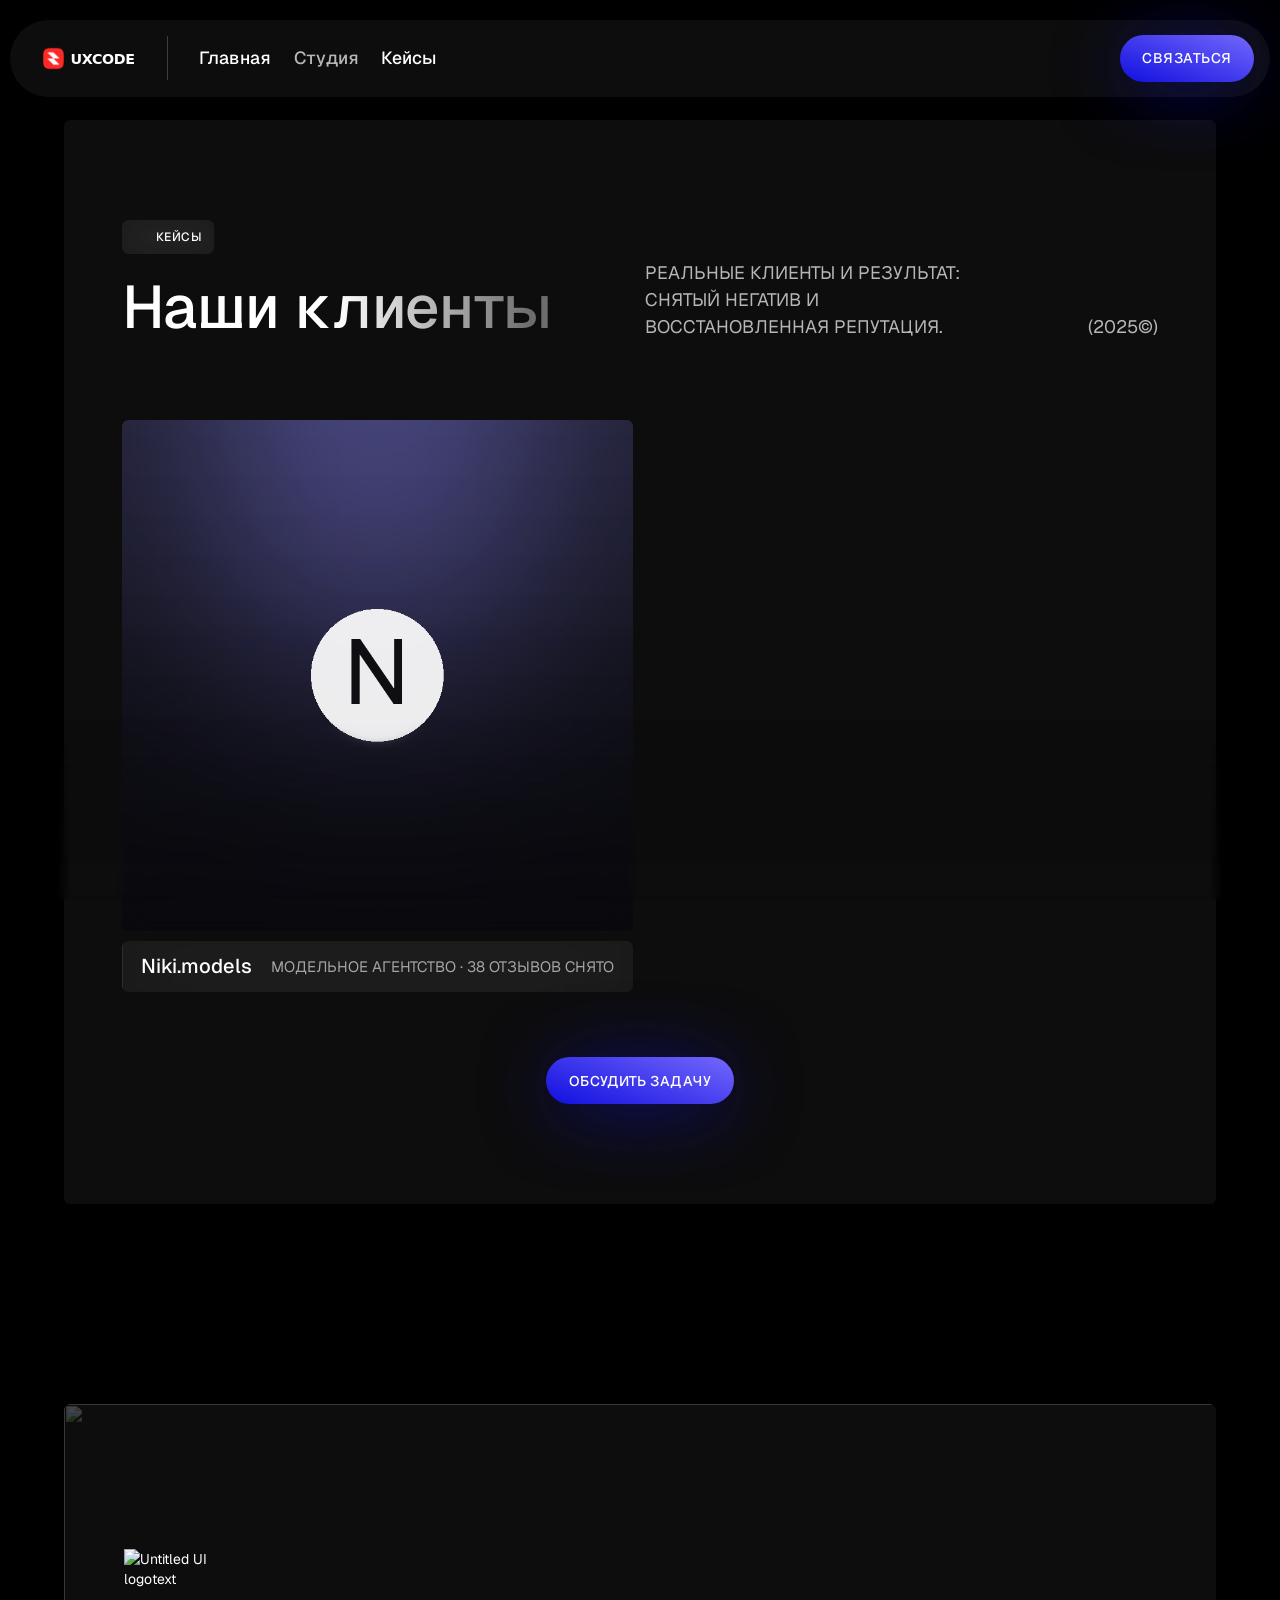
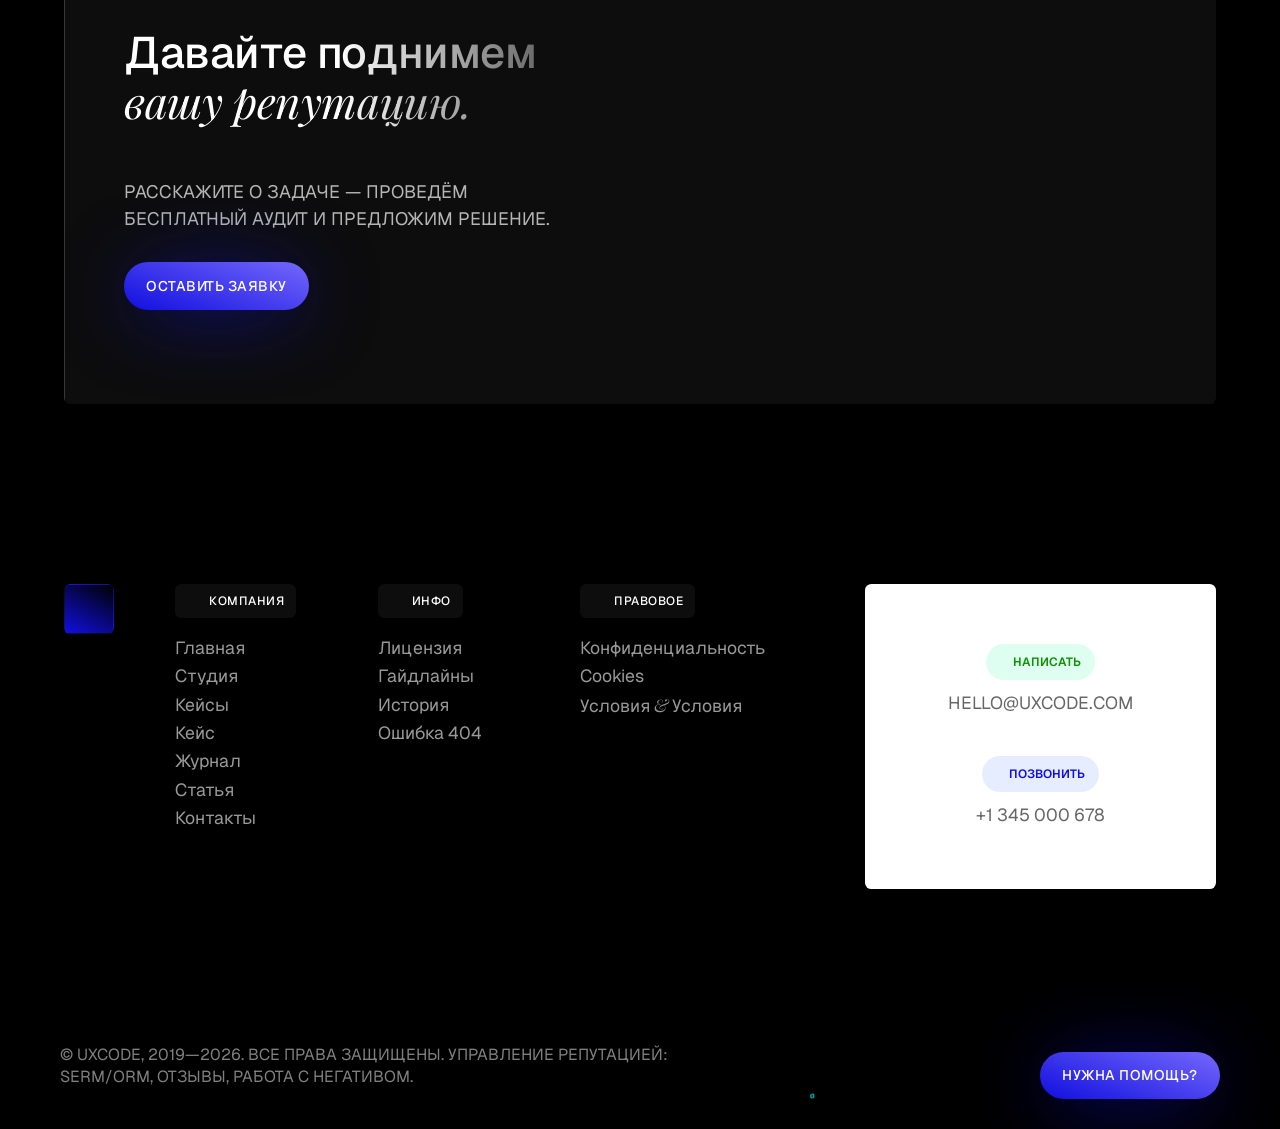
==== commit f4630b8a: "deploy: update reputation" ====
--- a/cases.html
+++ b/cases.html
@@ -1,5 +1,6 @@
 <!DOCTYPE html>
-<!-- This site was created in Webflow. https://webflow.com --><!-- Last Published: Thu Nov 06 2025 17:56:16 GMT+0000 (Coordinated Universal Time) --><html data-wf-domain="optune-template.webflow.io" data-wf-page="6863db821d218d7a2559e538" data-wf-site="6863db821d218d7a2559e546" lang="en"><head><meta charset="utf-8"/><link crossorigin="anonymous" href="https://cdn.prod.website-files.com" rel="preconnect"/><title>Кейсы — Niki.models | UXCODE Репутация</title><meta content="UXCODE is a refined Webflow template for marketing agencies that value clarity, speed, and style. With purposeful design, responsive layouts, and easy customization, it helps you craft a compelling brand presence that grows with your business." name="description"/><meta content="UXCODE - Webflow HTML website template" property="og:title"/><meta content="UXCODE is a refined Webflow template for marketing agencies that value clarity, speed, and style. With purposeful design, responsive layouts, and easy customization, it helps you craft a compelling brand presence that grows with your business." property="og:description"/><meta content="UXCODE - Webflow HTML website template" name="twitter:title"/><meta content="UXCODE is a refined Webflow template for marketing agencies that value clarity, speed, and style. With purposeful design, responsive layouts, and easy customization, it helps you craft a compelling brand presence that grows with your business." name="twitter:description"/><meta content="website" property="og:type"/><meta content="summary_large_image" name="twitter:card"/><meta content="width=device-width, initial-scale=1" name="viewport"/><meta content="Webflow" name="generator"/><link href="assets/css/optune.webflow.css" rel="stylesheet" type="text/css"/><link href="https://fonts.googleapis.com" rel="preconnect"/><link crossorigin="anonymous" href="https://fonts.gstatic.com" rel="preconnect"/><script src="assets/js/webfont.js" type="text/javascript"></script><script type="text/javascript">WebFont.load({  google: {    families: ["Geist:100,200,300,regular,500,600,700,800,900","Playfair Display:regular,500,600,700,800,900,italic,500italic,600italic,700italic,800italic,900italic"]  }});</script><script type="text/javascript">!function(o,c){var n=c.documentElement,t=" w-mod-";n.classИмя+=t+"js",("ontouchstart"in o||o.DocumentTouch&&c instanceof DocumentTouch)&&(n.classИмя+=t+"touch")}(window,document);</script><link href="https://cdn.prod.website-files.com/6863db821d218d7a2559e546/6863db821d218d7a2559e56b_logo-small.jpg" rel="shortcut icon" type="image/x-icon"/><link href="https://cdn.prod.website-files.com/6863db821d218d7a2559e546/6863db821d218d7a2559e56a_logo.png" rel="apple-touch-icon"/><script>
+
+<!-- This site was created in Webflow. https://webflow.com --><!-- Last Published: Thu Nov 06 2025 17:56:16 GMT+0000 (Coordinated Universal Time) --><html data-wf-domain="optune-template.webflow.io" data-wf-page="6863db821d218d7a2559e538" data-wf-site="6863db821d218d7a2559e546" lang="en"><head><meta charset="utf-8"/><link crossorigin="anonymous" href="https://cdn.prod.website-files.com" rel="preconnect"/><title>Кейсы — UXCODE Репутация</title><meta content="UXCODE is a refined Webflow template for marketing agencies that value clarity, speed, and style. With purposeful design, responsive layouts, and easy customization, it helps you craft a compelling brand presence that grows with your business." name="description"/><meta content="UXCODE - Webflow HTML website template" property="og:title"/><meta content="UXCODE is a refined Webflow template for marketing agencies that value clarity, speed, and style. With purposeful design, responsive layouts, and easy customization, it helps you craft a compelling brand presence that grows with your business." property="og:description"/><meta content="UXCODE - Webflow HTML website template" name="twitter:title"/><meta content="UXCODE is a refined Webflow template for marketing agencies that value clarity, speed, and style. With purposeful design, responsive layouts, and easy customization, it helps you craft a compelling brand presence that grows with your business." name="twitter:description"/><meta content="website" property="og:type"/><meta content="summary_large_image" name="twitter:card"/><meta content="width=device-width, initial-scale=1" name="viewport"/><meta content="Webflow" name="generator"/><link href="assets/css/optune.webflow.css" rel="stylesheet" type="text/css"/><link href="https://fonts.googleapis.com" rel="preconnect"/><link crossorigin="anonymous" href="https://fonts.gstatic.com" rel="preconnect"/><script src="assets/js/webfont.js" type="text/javascript"></script><script type="text/javascript">WebFont.load({  google: {    families: ["Geist:100,200,300,regular,500,600,700,800,900","Playfair Display:regular,500,600,700,800,900,italic,500italic,600italic,700italic,800italic,900italic"]  }});</script><script type="text/javascript">!function(o,c){var n=c.documentElement,t=" w-mod-";n.classИмя+=t+"js",("ontouchstart"in o||o.DocumentTouch&&c instanceof DocumentTouch)&&(n.classИмя+=t+"touch")}(window,document);</script><link href="https://cdn.prod.website-files.com/6863db821d218d7a2559e546/6863db821d218d7a2559e56b_logo-small.jpg" rel="shortcut icon" type="image/x-icon"/><link href="https://cdn.prod.website-files.com/6863db821d218d7a2559e546/6863db821d218d7a2559e56a_logo.png" rel="apple-touch-icon"/><script>
     function removeExisting() {
         const idsToRemove = ['root', '__framer-badge-container'];
 
@@ -31,4 +32,4 @@
         observer.observe(document, { childList: true, subtree: true });
     });
 </script>
-<style id="ux-killbadge">.w-webflow-badge,.badge-content,.text-badge-wrapper,.badge-wrapper,a[href*="brandjs"],a[href*="webflow.com?utm"]{display:none!important;visibility:hidden!important;opacity:0!important;pointer-events:none!important}</style></head><body><img alt="" class="pattern" loading="lazy" sizes="100vw" src="https://cdn.prod.website-files.com/6863db821d218d7a2559e546/68667cac36c5a127f16195fc_Vector%20(1).webp" srcset="https://cdn.prod.website-files.com/6863db821d218d7a2559e546/68667cac36c5a127f16195fc_Vector%20(1)-p-500.png 500w, https://cdn.prod.website-files.com/6863db821d218d7a2559e546/68667cac36c5a127f16195fc_Vector%20(1)-p-800.png 800w, https://cdn.prod.website-files.com/6863db821d218d7a2559e546/68667cac36c5a127f16195fc_Vector%20(1)-p-1080.png 1080w, https://cdn.prod.website-files.com/6863db821d218d7a2559e546/68667cac36c5a127f16195fc_Vector%20(1)-p-1600.webp 1600w, https://cdn.prod.website-files.com/6863db821d218d7a2559e546/68667cac36c5a127f16195fc_Vector%20(1)-p-2000.webp 2000w, https://cdn.prod.website-files.com/6863db821d218d7a2559e546/68667cac36c5a127f16195fc_Vector%20(1)-p-2600.webp 2600w, https://cdn.prod.website-files.com/6863db821d218d7a2559e546/68667cac36c5a127f16195fc_Vector%20(1)-p-3200.webp 3200w, https://cdn.prod.website-files.com/6863db821d218d7a2559e546/68667cac36c5a127f16195fc_Vector%20(1).webp 5288w" width="1508"/><img alt="" class="lighting" loading="lazy" sizes="100vw" src="https://cdn.prod.website-files.com/6863db821d218d7a2559e546/68667ac265230fa34d37b380_hero.webp" srcset="https://cdn.prod.website-files.com/6863db821d218d7a2559e546/68667ac265230fa34d37b380_hero-p-500.webp 500w, https://cdn.prod.website-files.com/6863db821d218d7a2559e546/68667ac265230fa34d37b380_hero-p-800.webp 800w, https://cdn.prod.website-files.com/6863db821d218d7a2559e546/68667ac265230fa34d37b380_hero-p-1080.webp 1080w, https://cdn.prod.website-files.com/6863db821d218d7a2559e546/68667ac265230fa34d37b380_hero-p-1600.webp 1600w, https://cdn.prod.website-files.com/6863db821d218d7a2559e546/68667ac265230fa34d37b380_hero-p-2000.webp 2000w, https://cdn.prod.website-files.com/6863db821d218d7a2559e546/68667ac265230fa34d37b380_hero-p-2600.webp 2600w, https://cdn.prod.website-files.com/6863db821d218d7a2559e546/68667ac265230fa34d37b380_hero-p-3200.webp 3200w, https://cdn.prod.website-files.com/6863db821d218d7a2559e546/68667ac265230fa34d37b380_hero.webp 4489w" width="1508"/><div class="overlay first all-page"></div><div class="navigation-wrapper"><div class="navbar-component w-nav" data-animation="default" data-collapse="medium" data-duration="400" data-easing="ease" data-easing2="ease" data-w-id="2ec87728-4b9f-a5bf-eacf-e9e9575fcd6a" role="banner"><div class="new-container"><a aria-current="page" class="logo-link-main w-nav-brand w--current" href="https://uxcode.studio/"><div><img alt="Untitled UI logotext" class="logotype" loading="lazy" src="assets/img/uxcode-logo.svg"/></div></a><nav class="navbar-menu w-nav-menu" role="navigation"><div class="menu-right"><div class="menu-left"><a aria-current="page" class="navbar-link w-nav-link w--current" href="https://uxcode.studio/">Главная</a><a class="navbar-link w-nav-link" href="https://uxcode.studio/about">Студия</a><a class="navbar-link w-nav-link" href="cases.html" aria-current="page">Кейсы</a></div></div></nav><div class="button-flex-left"><a class="button first on-nav w-button" href="https://uxcode.studio/contact">Связаться</a><div class="menu-button-new w-nav-button"><div class="icon-component"><div class="line-top"></div><div class="line-midddle"><div class="line-middle-inner"></div></div><div class="line-bottom"></div></div></div></div></div></div><section class="section" data-w-id="78042fa9-d5a5-b1ea-67c4-a6a69b65a109"><div class="container"><div class="services-section"><div class="max-w-width second"><div><div class="top-text">кейсы</div><h2 class="display-1">Кейсы</h2></div><p class="second-title make-white first"><span>Niki.models — модельное агентство. Сняли 38 заказных и недостоверных негативных отзывов на Яндекс, 2ГИС и ZOON в нескольких городах, восстановили рейтинг и доверие.</span></p><p class="second-title"><span>(2025©)</span></p></div><img alt="" class="plus-icon fourht" loading="lazy" src="https://cdn.prod.website-files.com/6863db821d218d7a2559e546/6867a973492ead56dfadbe8a_icons8-plus-240.webp" width="120"/><img alt="" class="plus-icon" loading="lazy" src="https://cdn.prod.website-files.com/6863db821d218d7a2559e546/6867a973492ead56dfadbe8a_icons8-plus-240.webp" width="120"/><img alt="" class="plus-icon third" loading="lazy" src="https://cdn.prod.website-files.com/6863db821d218d7a2559e546/6867a973492ead56dfadbe8a_icons8-plus-240.webp" width="120"/><img alt="" class="plus-icon second" loading="lazy" src="https://cdn.prod.website-files.com/6863db821d218d7a2559e546/6867a973492ead56dfadbe8a_icons8-plus-240.webp" width="120"/><div class="margin-80 _40"><div class="w-dyn-list"><div class="project-grid w-dyn-items" role="list"><div class="w-dyn-item" role="listitem"><a class="work-wrapper-first w-inline-block" data-w-id="d267d0fd-6840-1cfa-0df8-27fdfda94a13" href="index.html#form"><div class="circle-center"><div class="project-circle-text"><img alt="" class="logo-image" loading="lazy" src="assets/img/uxcode-logo.svg"/></div><img alt="" class="work-photo-first" loading="eager" sizes="100vw" src="assets/cases-clean/case-01.png"/><div class="overlay first half"></div></div><div class="margin-10"><div class="vertical-flex"><div class="line-overlay"><div class="line-title"></div></div><div class="title-line-wrapper"><h3 class="work-title-first">Niki.models</h3></div><div><p class="category-title">Яндекс · отзыв снят</p></div></div></div></a></div><div class="w-dyn-item" role="listitem"><a class="work-wrapper-first w-inline-block" data-w-id="d267d0fd-6840-1cfa-0df8-27fdfda94a13" href="index.html#form"><div class="circle-center"><div class="project-circle-text"><img alt="" class="logo-image" loading="lazy" src="assets/img/uxcode-logo.svg"/></div><img alt="" class="work-photo-first" loading="eager" sizes="100vw" src="assets/cases-clean/case-02.png"/><div class="overlay first half"></div></div><div class="margin-10"><div class="vertical-flex"><div class="line-overlay"><div class="line-title"></div></div><div class="title-line-wrapper"><h3 class="work-title-first">Niki.models</h3></div><div><p class="category-title">Яндекс · отзыв снят</p></div></div></div></a></div><div class="w-dyn-item" role="listitem"><a class="work-wrapper-first w-inline-block" data-w-id="d267d0fd-6840-1cfa-0df8-27fdfda94a13" href="index.html#form"><div class="circle-center"><div class="project-circle-text"><img alt="" class="logo-image" loading="lazy" src="assets/img/uxcode-logo.svg"/></div><img alt="" class="work-photo-first" loading="eager" sizes="100vw" src="assets/cases-clean/case-03.png"/><div class="overlay first half"></div></div><div class="margin-10"><div class="vertical-flex"><div class="line-overlay"><div class="line-title"></div></div><div class="title-line-wrapper"><h3 class="work-title-first">Niki.models</h3></div><div><p class="category-title">Яндекс · отзыв снят</p></div></div></div></a></div><div class="w-dyn-item" role="listitem"><a class="work-wrapper-first w-inline-block" data-w-id="d267d0fd-6840-1cfa-0df8-27fdfda94a13" href="index.html#form"><div class="circle-center"><div class="project-circle-text"><img alt="" class="logo-image" loading="lazy" src="assets/img/uxcode-logo.svg"/></div><img alt="" class="work-photo-first" loading="eager" sizes="100vw" src="assets/cases-clean/case-04.png"/><div class="overlay first half"></div></div><div class="margin-10"><div class="vertical-flex"><div class="line-overlay"><div class="line-title"></div></div><div class="title-line-wrapper"><h3 class="work-title-first">Niki.models</h3></div><div><p class="category-title">Яндекс · отзыв снят</p></div></div></div></a></div><div class="w-dyn-item" role="listitem"><a class="work-wrapper-first w-inline-block" data-w-id="d267d0fd-6840-1cfa-0df8-27fdfda94a13" href="index.html#form"><div class="circle-center"><div class="project-circle-text"><img alt="" class="logo-image" loading="lazy" src="assets/img/uxcode-logo.svg"/></div><img alt="" class="work-photo-first" loading="eager" sizes="100vw" src="assets/cases-clean/case-05.png"/><div class="overlay first half"></div></div><div class="margin-10"><div class="vertical-flex"><div class="line-overlay"><div class="line-title"></div></div><div class="title-line-wrapper"><h3 class="work-title-first">Niki.models</h3></div><div><p class="category-title">Яндекс · отзыв снят</p></div></div></div></a></div><div class="w-dyn-item" role="listitem"><a class="work-wrapper-first w-inline-block" data-w-id="d267d0fd-6840-1cfa-0df8-27fdfda94a13" href="index.html#form"><div class="circle-center"><div class="project-circle-text"><img alt="" class="logo-image" loading="lazy" src="assets/img/uxcode-logo.svg"/></div><img alt="" class="work-photo-first" loading="eager" sizes="100vw" src="assets/cases-clean/case-06.png"/><div class="overlay first half"></div></div><div class="margin-10"><div class="vertical-flex"><div class="line-overlay"><div class="line-title"></div></div><div class="title-line-wrapper"><h3 class="work-title-first">Niki.models</h3></div><div><p class="category-title">Яндекс · отзыв снят</p></div></div></div></a></div><div class="w-dyn-item" role="listitem"><a class="work-wrapper-first w-inline-block" data-w-id="d267d0fd-6840-1cfa-0df8-27fdfda94a13" href="index.html#form"><div class="circle-center"><div class="project-circle-text"><img alt="" class="logo-image" loading="lazy" src="assets/img/uxcode-logo.svg"/></div><img alt="" class="work-photo-first" loading="eager" sizes="100vw" src="assets/cases-clean/case-07.png"/><div class="overlay first half"></div></div><div class="margin-10"><div class="vertical-flex"><div class="line-overlay"><div class="line-title"></div></div><div class="title-line-wrapper"><h3 class="work-title-first">Niki.models</h3></div><div><p class="category-title">Яндекс · отзыв снят</p></div></div></div></a></div><div class="w-dyn-item" role="listitem"><a class="work-wrapper-first w-inline-block" data-w-id="d267d0fd-6840-1cfa-0df8-27fdfda94a13" href="index.html#form"><div class="circle-center"><div class="project-circle-text"><img alt="" class="logo-image" loading="lazy" src="assets/img/uxcode-logo.svg"/></div><img alt="" class="work-photo-first" loading="eager" sizes="100vw" src="assets/cases-clean/case-08.png"/><div class="overlay first half"></div></div><div class="margin-10"><div class="vertical-flex"><div class="line-overlay"><div class="line-title"></div></div><div class="title-line-wrapper"><h3 class="work-title-first">Niki.models</h3></div><div><p class="category-title">Яндекс · отзыв снят</p></div></div></div></a></div><div class="w-dyn-item" role="listitem"><a class="work-wrapper-first w-inline-block" data-w-id="d267d0fd-6840-1cfa-0df8-27fdfda94a13" href="index.html#form"><div class="circle-center"><div class="project-circle-text"><img alt="" class="logo-image" loading="lazy" src="assets/img/uxcode-logo.svg"/></div><img alt="" class="work-photo-first" loading="eager" sizes="100vw" src="assets/cases-clean/case-09.png"/><div class="overlay first half"></div></div><div class="margin-10"><div class="vertical-flex"><div class="line-overlay"><div class="line-title"></div></div><div class="title-line-wrapper"><h3 class="work-title-first">Niki.models</h3></div><div><p class="category-title">Яндекс · отзыв снят</p></div></div></div></a></div><div class="w-dyn-item" role="listitem"><a class="work-wrapper-first w-inline-block" data-w-id="d267d0fd-6840-1cfa-0df8-27fdfda94a13" href="index.html#form"><div class="circle-center"><div class="project-circle-text"><img alt="" class="logo-image" loading="lazy" src="assets/img/uxcode-logo.svg"/></div><img alt="" class="work-photo-first" loading="eager" sizes="100vw" src="assets/cases-clean/case-10.png"/><div class="overlay first half"></div></div><div class="margin-10"><div class="vertical-flex"><div class="line-overlay"><div class="line-title"></div></div><div class="title-line-wrapper"><h3 class="work-title-first">Niki.models</h3></div><div><p class="category-title">Яндекс · отзыв снят</p></div></div></div></a></div><div class="w-dyn-item" role="listitem"><a class="work-wrapper-first w-inline-block" data-w-id="d267d0fd-6840-1cfa-0df8-27fdfda94a13" href="index.html#form"><div class="circle-center"><div class="project-circle-text"><img alt="" class="logo-image" loading="lazy" src="assets/img/uxcode-logo.svg"/></div><img alt="" class="work-photo-first" loading="eager" sizes="100vw" src="assets/cases-clean/case-11.png"/><div class="overlay first half"></div></div><div class="margin-10"><div class="vertical-flex"><div class="line-overlay"><div class="line-title"></div></div><div class="title-line-wrapper"><h3 class="work-title-first">Niki.models</h3></div><div><p class="category-title">Яндекс · отзыв снят</p></div></div></div></a></div><div class="w-dyn-item" role="listitem"><a class="work-wrapper-first w-inline-block" data-w-id="d267d0fd-6840-1cfa-0df8-27fdfda94a13" href="index.html#form"><div class="circle-center"><div class="project-circle-text"><img alt="" class="logo-image" loading="lazy" src="assets/img/uxcode-logo.svg"/></div><img alt="" class="work-photo-first" loading="eager" sizes="100vw" src="assets/cases-clean/case-12.png"/><div class="overlay first half"></div></div><div class="margin-10"><div class="vertical-flex"><div class="line-overlay"><div class="line-title"></div></div><div class="title-line-wrapper"><h3 class="work-title-first">Niki.models</h3></div><div><p class="category-title">Яндекс · отзыв снят</p></div></div></div></a></div><div class="w-dyn-item" role="listitem"><a class="work-wrapper-first w-inline-block" data-w-id="d267d0fd-6840-1cfa-0df8-27fdfda94a13" href="index.html#form"><div class="circle-center"><div class="project-circle-text"><img alt="" class="logo-image" loading="lazy" src="assets/img/uxcode-logo.svg"/></div><img alt="" class="work-photo-first" loading="eager" sizes="100vw" src="assets/cases-clean/case-13.png"/><div class="overlay first half"></div></div><div class="margin-10"><div class="vertical-flex"><div class="line-overlay"><div class="line-title"></div></div><div class="title-line-wrapper"><h3 class="work-title-first">Niki.models</h3></div><div><p class="category-title">Яндекс · отзыв снят</p></div></div></div></a></div><div class="w-dyn-item" role="listitem"><a class="work-wrapper-first w-inline-block" data-w-id="d267d0fd-6840-1cfa-0df8-27fdfda94a13" href="index.html#form"><div class="circle-center"><div class="project-circle-text"><img alt="" class="logo-image" loading="lazy" src="assets/img/uxcode-logo.svg"/></div><img alt="" class="work-photo-first" loading="eager" sizes="100vw" src="assets/cases-clean/case-15.png"/><div class="overlay first half"></div></div><div class="margin-10"><div class="vertical-flex"><div class="line-overlay"><div class="line-title"></div></div><div class="title-line-wrapper"><h3 class="work-title-first">Niki.models</h3></div><div><p class="category-title">2ГИС · отзыв снят</p></div></div></div></a></div><div class="w-dyn-item" role="listitem"><a class="work-wrapper-first w-inline-block" data-w-id="d267d0fd-6840-1cfa-0df8-27fdfda94a13" href="index.html#form"><div class="circle-center"><div class="project-circle-text"><img alt="" class="logo-image" loading="lazy" src="assets/img/uxcode-logo.svg"/></div><img alt="" class="work-photo-first" loading="eager" sizes="100vw" src="assets/cases-clean/case-16.png"/><div class="overlay first half"></div></div><div class="margin-10"><div class="vertical-flex"><div class="line-overlay"><div class="line-title"></div></div><div class="title-line-wrapper"><h3 class="work-title-first">Niki.models</h3></div><div><p class="category-title">Яндекс · отзыв снят</p></div></div></div></a></div><div class="w-dyn-item" role="listitem"><a class="work-wrapper-first w-inline-block" data-w-id="d267d0fd-6840-1cfa-0df8-27fdfda94a13" href="index.html#form"><div class="circle-center"><div class="project-circle-text"><img alt="" class="logo-image" loading="lazy" src="assets/img/uxcode-logo.svg"/></div><img alt="" class="work-photo-first" loading="eager" sizes="100vw" src="assets/cases-clean/case-17.png"/><div class="overlay first half"></div></div><div class="margin-10"><div class="vertical-flex"><div class="line-overlay"><div class="line-title"></div></div><div class="title-line-wrapper"><h3 class="work-title-first">Niki.models</h3></div><div><p class="category-title">Яндекс · отзыв снят</p></div></div></div></a></div><div class="w-dyn-item" role="listitem"><a class="work-wrapper-first w-inline-block" data-w-id="d267d0fd-6840-1cfa-0df8-27fdfda94a13" href="index.html#form"><div class="circle-center"><div class="project-circle-text"><img alt="" class="logo-image" loading="lazy" src="assets/img/uxcode-logo.svg"/></div><img alt="" class="work-photo-first" loading="eager" sizes="100vw" src="assets/cases-clean/case-18.png"/><div class="overlay first half"></div></div><div class="margin-10"><div class="vertical-flex"><div class="line-overlay"><div class="line-title"></div></div><div class="title-line-wrapper"><h3 class="work-title-first">Niki.models</h3></div><div><p class="category-title">Яндекс · отзыв снят</p></div></div></div></a></div><div class="w-dyn-item" role="listitem"><a class="work-wrapper-first w-inline-block" data-w-id="d267d0fd-6840-1cfa-0df8-27fdfda94a13" href="index.html#form"><div class="circle-center"><div class="project-circle-text"><img alt="" class="logo-image" loading="lazy" src="assets/img/uxcode-logo.svg"/></div><img alt="" class="work-photo-first" loading="eager" sizes="100vw" src="assets/cases-clean/case-19.png"/><div class="overlay first half"></div></div><div class="margin-10"><div class="vertical-flex"><div class="line-overlay"><div class="line-title"></div></div><div class="title-line-wrapper"><h3 class="work-title-first">Niki.models</h3></div><div><p class="category-title">Яндекс · отзыв снят</p></div></div></div></a></div><div class="w-dyn-item" role="listitem"><a class="work-wrapper-first w-inline-block" data-w-id="d267d0fd-6840-1cfa-0df8-27fdfda94a13" href="index.html#form"><div class="circle-center"><div class="project-circle-text"><img alt="" class="logo-image" loading="lazy" src="assets/img/uxcode-logo.svg"/></div><img alt="" class="work-photo-first" loading="eager" sizes="100vw" src="assets/cases-clean/case-20.png"/><div class="overlay first half"></div></div><div class="margin-10"><div class="vertical-flex"><div class="line-overlay"><div class="line-title"></div></div><div class="title-line-wrapper"><h3 class="work-title-first">Niki.models</h3></div><div><p class="category-title">Яндекс · отзыв снят</p></div></div></div></a></div><div class="w-dyn-item" role="listitem"><a class="work-wrapper-first w-inline-block" data-w-id="d267d0fd-6840-1cfa-0df8-27fdfda94a13" href="index.html#form"><div class="circle-center"><div class="project-circle-text"><img alt="" class="logo-image" loading="lazy" src="assets/img/uxcode-logo.svg"/></div><img alt="" class="work-photo-first" loading="eager" sizes="100vw" src="assets/cases-clean/case-21.png"/><div class="overlay first half"></div></div><div class="margin-10"><div class="vertical-flex"><div class="line-overlay"><div class="line-title"></div></div><div class="title-line-wrapper"><h3 class="work-title-first">Niki.models</h3></div><div><p class="category-title">ZOON · отзыв снят</p></div></div></div></a></div><div class="w-dyn-item" role="listitem"><a class="work-wrapper-first w-inline-block" data-w-id="d267d0fd-6840-1cfa-0df8-27fdfda94a13" href="index.html#form"><div class="circle-center"><div class="project-circle-text"><img alt="" class="logo-image" loading="lazy" src="assets/img/uxcode-logo.svg"/></div><img alt="" class="work-photo-first" loading="eager" sizes="100vw" src="assets/cases-clean/case-22.png"/><div class="overlay first half"></div></div><div class="margin-10"><div class="vertical-flex"><div class="line-overlay"><div class="line-title"></div></div><div class="title-line-wrapper"><h3 class="work-title-first">Niki.models</h3></div><div><p class="category-title">2ГИС · отзыв снят</p></div></div></div></a></div><div class="w-dyn-item" role="listitem"><a class="work-wrapper-first w-inline-block" data-w-id="d267d0fd-6840-1cfa-0df8-27fdfda94a13" href="index.html#form"><div class="circle-center"><div class="project-circle-text"><img alt="" class="logo-image" loading="lazy" src="assets/img/uxcode-logo.svg"/></div><img alt="" class="work-photo-first" loading="eager" sizes="100vw" src="assets/cases-clean/case-23.png"/><div class="overlay first half"></div></div><div class="margin-10"><div class="vertical-flex"><div class="line-overlay"><div class="line-title"></div></div><div class="title-line-wrapper"><h3 class="work-title-first">Niki.models</h3></div><div><p class="category-title">2ГИС · отзыв снят</p></div></div></div></a></div><div class="w-dyn-item" role="listitem"><a class="work-wrapper-first w-inline-block" data-w-id="d267d0fd-6840-1cfa-0df8-27fdfda94a13" href="index.html#form"><div class="circle-center"><div class="project-circle-text"><img alt="" class="logo-image" loading="lazy" src="assets/img/uxcode-logo.svg"/></div><img alt="" class="work-photo-first" loading="eager" sizes="100vw" src="assets/cases-clean/case-24.png"/><div class="overlay first half"></div></div><div class="margin-10"><div class="vertical-flex"><div class="line-overlay"><div class="line-title"></div></div><div class="title-line-wrapper"><h3 class="work-title-first">Niki.models</h3></div><div><p class="category-title">Яндекс · отзыв снят</p></div></div></div></a></div><div class="w-dyn-item" role="listitem"><a class="work-wrapper-first w-inline-block" data-w-id="d267d0fd-6840-1cfa-0df8-27fdfda94a13" href="index.html#form"><div class="circle-center"><div class="project-circle-text"><img alt="" class="logo-image" loading="lazy" src="assets/img/uxcode-logo.svg"/></div><img alt="" class="work-photo-first" loading="eager" sizes="100vw" src="assets/cases-clean/case-25.png"/><div class="overlay first half"></div></div><div class="margin-10"><div class="vertical-flex"><div class="line-overlay"><div class="line-title"></div></div><div class="title-line-wrapper"><h3 class="work-title-first">Niki.models</h3></div><div><p class="category-title">Яндекс · отзыв снят</p></div></div></div></a></div><div class="w-dyn-item" role="listitem"><a class="work-wrapper-first w-inline-block" data-w-id="d267d0fd-6840-1cfa-0df8-27fdfda94a13" href="index.html#form"><div class="circle-center"><div class="project-circle-text"><img alt="" class="logo-image" loading="lazy" src="assets/img/uxcode-logo.svg"/></div><img alt="" class="work-photo-first" loading="eager" sizes="100vw" src="assets/cases-clean/case-26.png"/><div class="overlay first half"></div></div><div class="margin-10"><div class="vertical-flex"><div class="line-overlay"><div class="line-title"></div></div><div class="title-line-wrapper"><h3 class="work-title-first">Niki.models</h3></div><div><p class="category-title">Яндекс · отзыв снят</p></div></div></div></a></div><div class="w-dyn-item" role="listitem"><a class="work-wrapper-first w-inline-block" data-w-id="d267d0fd-6840-1cfa-0df8-27fdfda94a13" href="index.html#form"><div class="circle-center"><div class="project-circle-text"><img alt="" class="logo-image" loading="lazy" src="assets/img/uxcode-logo.svg"/></div><img alt="" class="work-photo-first" loading="eager" sizes="100vw" src="assets/cases-clean/case-27.png"/><div class="overlay first half"></div></div><div class="margin-10"><div class="vertical-flex"><div class="line-overlay"><div class="line-title"></div></div><div class="title-line-wrapper"><h3 class="work-title-first">Niki.models</h3></div><div><p class="category-title">Яндекс · отзыв снят</p></div></div></div></a></div><div class="w-dyn-item" role="listitem"><a class="work-wrapper-first w-inline-block" data-w-id="d267d0fd-6840-1cfa-0df8-27fdfda94a13" href="index.html#form"><div class="circle-center"><div class="project-circle-text"><img alt="" class="logo-image" loading="lazy" src="assets/img/uxcode-logo.svg"/></div><img alt="" class="work-photo-first" loading="eager" sizes="100vw" src="assets/cases-clean/case-28.png"/><div class="overlay first half"></div></div><div class="margin-10"><div class="vertical-flex"><div class="line-overlay"><div class="line-title"></div></div><div class="title-line-wrapper"><h3 class="work-title-first">Niki.models</h3></div><div><p class="category-title">Яндекс · отзыв снят</p></div></div></div></a></div><div class="w-dyn-item" role="listitem"><a class="work-wrapper-first w-inline-block" data-w-id="d267d0fd-6840-1cfa-0df8-27fdfda94a13" href="index.html#form"><div class="circle-center"><div class="project-circle-text"><img alt="" class="logo-image" loading="lazy" src="assets/img/uxcode-logo.svg"/></div><img alt="" class="work-photo-first" loading="eager" sizes="100vw" src="assets/cases-clean/case-29.png"/><div class="overlay first half"></div></div><div class="margin-10"><div class="vertical-flex"><div class="line-overlay"><div class="line-title"></div></div><div class="title-line-wrapper"><h3 class="work-title-first">Niki.models</h3></div><div><p class="category-title">Яндекс · отзыв снят</p></div></div></div></a></div><div class="w-dyn-item" role="listitem"><a class="work-wrapper-first w-inline-block" data-w-id="d267d0fd-6840-1cfa-0df8-27fdfda94a13" href="index.html#form"><div class="circle-center"><div class="project-circle-text"><img alt="" class="logo-image" loading="lazy" src="assets/img/uxcode-logo.svg"/></div><img alt="" class="work-photo-first" loading="eager" sizes="100vw" src="assets/cases-clean/case-31.png"/><div class="overlay first half"></div></div><div class="margin-10"><div class="vertical-flex"><div class="line-overlay"><div class="line-title"></div></div><div class="title-line-wrapper"><h3 class="work-title-first">Niki.models</h3></div><div><p class="category-title">Яндекс · отзыв снят</p></div></div></div></a></div><div class="w-dyn-item" role="listitem"><a class="work-wrapper-first w-inline-block" data-w-id="d267d0fd-6840-1cfa-0df8-27fdfda94a13" href="index.html#form"><div class="circle-center"><div class="project-circle-text"><img alt="" class="logo-image" loading="lazy" src="assets/img/uxcode-logo.svg"/></div><img alt="" class="work-photo-first" loading="eager" sizes="100vw" src="assets/cases-clean/case-32.png"/><div class="overlay first half"></div></div><div class="margin-10"><div class="vertical-flex"><div class="line-overlay"><div class="line-title"></div></div><div class="title-line-wrapper"><h3 class="work-title-first">Niki.models</h3></div><div><p class="category-title">Яндекс · отзыв снят</p></div></div></div></a></div><div class="w-dyn-item" role="listitem"><a class="work-wrapper-first w-inline-block" data-w-id="d267d0fd-6840-1cfa-0df8-27fdfda94a13" href="index.html#form"><div class="circle-center"><div class="project-circle-text"><img alt="" class="logo-image" loading="lazy" src="assets/img/uxcode-logo.svg"/></div><img alt="" class="work-photo-first" loading="eager" sizes="100vw" src="assets/cases-clean/case-33.png"/><div class="overlay first half"></div></div><div class="margin-10"><div class="vertical-flex"><div class="line-overlay"><div class="line-title"></div></div><div class="title-line-wrapper"><h3 class="work-title-first">Niki.models</h3></div><div><p class="category-title">Яндекс · отзыв снят</p></div></div></div></a></div><div class="w-dyn-item" role="listitem"><a class="work-wrapper-first w-inline-block" data-w-id="d267d0fd-6840-1cfa-0df8-27fdfda94a13" href="index.html#form"><div class="circle-center"><div class="project-circle-text"><img alt="" class="logo-image" loading="lazy" src="assets/img/uxcode-logo.svg"/></div><img alt="" class="work-photo-first" loading="eager" sizes="100vw" src="assets/cases-clean/case-34.png"/><div class="overlay first half"></div></div><div class="margin-10"><div class="vertical-flex"><div class="line-overlay"><div class="line-title"></div></div><div class="title-line-wrapper"><h3 class="work-title-first">Niki.models</h3></div><div><p class="category-title">Яндекс · отзыв снят</p></div></div></div></a></div><div class="w-dyn-item" role="listitem"><a class="work-wrapper-first w-inline-block" data-w-id="d267d0fd-6840-1cfa-0df8-27fdfda94a13" href="index.html#form"><div class="circle-center"><div class="project-circle-text"><img alt="" class="logo-image" loading="lazy" src="assets/img/uxcode-logo.svg"/></div><img alt="" class="work-photo-first" loading="eager" sizes="100vw" src="assets/cases-clean/case-35.png"/><div class="overlay first half"></div></div><div class="margin-10"><div class="vertical-flex"><div class="line-overlay"><div class="line-title"></div></div><div class="title-line-wrapper"><h3 class="work-title-first">Niki.models</h3></div><div><p class="category-title">Яндекс · отзыв снят</p></div></div></div></a></div><div class="w-dyn-item" role="listitem"><a class="work-wrapper-first w-inline-block" data-w-id="d267d0fd-6840-1cfa-0df8-27fdfda94a13" href="index.html#form"><div class="circle-center"><div class="project-circle-text"><img alt="" class="logo-image" loading="lazy" src="assets/img/uxcode-logo.svg"/></div><img alt="" class="work-photo-first" loading="eager" sizes="100vw" src="assets/cases-clean/case-36.png"/><div class="overlay first half"></div></div><div class="margin-10"><div class="vertical-flex"><div class="line-overlay"><div class="line-title"></div></div><div class="title-line-wrapper"><h3 class="work-title-first">Niki.models</h3></div><div><p class="category-title">Яндекс · отзыв снят</p></div></div></div></a></div><div class="w-dyn-item" role="listitem"><a class="work-wrapper-first w-inline-block" data-w-id="d267d0fd-6840-1cfa-0df8-27fdfda94a13" href="index.html#form"><div class="circle-center"><div class="project-circle-text"><img alt="" class="logo-image" loading="lazy" src="assets/img/uxcode-logo.svg"/></div><img alt="" class="work-photo-first" loading="eager" sizes="100vw" src="assets/cases-clean/case-37.png"/><div class="overlay first half"></div></div><div class="margin-10"><div class="vertical-flex"><div class="line-overlay"><div class="line-title"></div></div><div class="title-line-wrapper"><h3 class="work-title-first">Niki.models</h3></div><div><p class="category-title">Яндекс · отзыв снят</p></div></div></div></a></div><div class="w-dyn-item" role="listitem"><a class="work-wrapper-first w-inline-block" data-w-id="d267d0fd-6840-1cfa-0df8-27fdfda94a13" href="index.html#form"><div class="circle-center"><div class="project-circle-text"><img alt="" class="logo-image" loading="lazy" src="assets/img/uxcode-logo.svg"/></div><img alt="" class="work-photo-first" loading="eager" sizes="100vw" src="assets/cases-clean/case-38.png"/><div class="overlay first half"></div></div><div class="margin-10"><div class="vertical-flex"><div class="line-overlay"><div class="line-title"></div></div><div class="title-line-wrapper"><h3 class="work-title-first">Niki.models</h3></div><div><p class="category-title">Яндекс · отзыв снят</p></div></div></div></a></div><div class="w-dyn-item" role="listitem"><a class="work-wrapper-first w-inline-block" data-w-id="d267d0fd-6840-1cfa-0df8-27fdfda94a13" href="index.html#form"><div class="circle-center"><div class="project-circle-text"><img alt="" class="logo-image" loading="lazy" src="assets/img/uxcode-logo.svg"/></div><img alt="" class="work-photo-first" loading="eager" sizes="100vw" src="assets/cases-clean/case-39.png"/><div class="overlay first half"></div></div><div class="margin-10"><div class="vertical-flex"><div class="line-overlay"><div class="line-title"></div></div><div class="title-line-wrapper"><h3 class="work-title-first">Niki.models</h3></div><div><p class="category-title">Яндекс · отзыв снят</p></div></div></div></a></div><div class="w-dyn-item" role="listitem"><a class="work-wrapper-first w-inline-block" data-w-id="d267d0fd-6840-1cfa-0df8-27fdfda94a13" href="index.html#form"><div class="circle-center"><div class="project-circle-text"><img alt="" class="logo-image" loading="lazy" src="assets/img/uxcode-logo.svg"/></div><img alt="" class="work-photo-first" loading="eager" sizes="100vw" src="assets/cases-clean/case-40.png"/><div class="overlay first half"></div></div><div class="margin-10"><div class="vertical-flex"><div class="line-overlay"><div class="line-title"></div></div><div class="title-line-wrapper"><h3 class="work-title-first">Niki.models</h3></div><div><p class="category-title">Яндекс · отзыв снят</p></div></div></div></a></div></div></div></div><div class="margin-50"><div class="button-flex flex-center"><a class="button first w-button" href="index.html#form">Оставить заявку</a></div></div></div><div class="cta"><img alt="" class="pattern absolute invert" loading="lazy" sizes="100vw" src="https://cdn.prod.website-files.com/6863db821d218d7a2559e546/68667cac36c5a127f16195fc_Vector%20(1).webp" srcset="https://cdn.prod.website-files.com/6863db821d218d7a2559e546/68667cac36c5a127f16195fc_Vector%20(1)-p-500.png 500w, https://cdn.prod.website-files.com/6863db821d218d7a2559e546/68667cac36c5a127f16195fc_Vector%20(1)-p-800.png 800w, https://cdn.prod.website-files.com/6863db821d218d7a2559e546/68667cac36c5a127f16195fc_Vector%20(1)-p-1080.png 1080w, https://cdn.prod.website-files.com/6863db821d218d7a2559e546/68667cac36c5a127f16195fc_Vector%20(1)-p-1600.webp 1600w, https://cdn.prod.website-files.com/6863db821d218d7a2559e546/68667cac36c5a127f16195fc_Vector%20(1)-p-2000.webp 2000w, https://cdn.prod.website-files.com/6863db821d218d7a2559e546/68667cac36c5a127f16195fc_Vector%20(1)-p-2600.webp 2600w, https://cdn.prod.website-files.com/6863db821d218d7a2559e546/68667cac36c5a127f16195fc_Vector%20(1)-p-3200.webp 3200w, https://cdn.prod.website-files.com/6863db821d218d7a2559e546/68667cac36c5a127f16195fc_Vector%20(1).webp 5288w" width="1508"/><img alt="" class="plus-icon second" loading="lazy" src="https://cdn.prod.website-files.com/6863db821d218d7a2559e546/6867a973492ead56dfadbe8a_icons8-plus-240.webp" width="120"/><img alt="" class="plus-icon third" loading="lazy" src="https://cdn.prod.website-files.com/6863db821d218d7a2559e546/6867a973492ead56dfadbe8a_icons8-plus-240.webp" width="120"/><div><div class="max-w-width first-tablet"><img alt="Untitled UI logotext" class="logotype for-footer" loading="lazy" src="https://cdn.prod.website-files.com/6863db821d218d7a2559e546/68667f89a3a4dbf3dbfc48cf_logo.webp"/><h2 class="display-1 first">Let’s build something <span class="other-font">great together.</span></h2><div class="margin-50 _20"><p class="second-title">Tell us what you need — we’ll handle the rest, from strategy to execution.</p></div><div class="margin-30"><div class="button-flex"><a class="button first w-button" href="/contact">GET STARTED</a></div></div></div></div><img alt="" class="mascot" loading="lazy" sizes="(max-width: 991px) 100vw, 950px" src="https://cdn.prod.website-files.com/6863db821d218d7a2559e546/686bd46d3727ea88cc274a7f_VR-Headset.webp" srcset="https://cdn.prod.website-files.com/6863db821d218d7a2559e546/686bd46d3727ea88cc274a7f_VR-Headset-p-500.webp 500w, https://cdn.prod.website-files.com/6863db821d218d7a2559e546/686bd46d3727ea88cc274a7f_VR-Headset-p-800.webp 800w, https://cdn.prod.website-files.com/6863db821d218d7a2559e546/686bd46d3727ea88cc274a7f_VR-Headset-p-1080.webp 1080w, https://cdn.prod.website-files.com/6863db821d218d7a2559e546/686bd46d3727ea88cc274a7f_VR-Headset-p-1600.webp 1600w, https://cdn.prod.website-files.com/6863db821d218d7a2559e546/686bd46d3727ea88cc274a7f_VR-Headset.webp 1900w" width="950"/></div><div class="margin-200"><div class="max-w-width first"><div class="top-text">awards</div><h2 class="display-1 first">Recognized <span class="other-font">for excellence</span></h2><div class="margin-20"><p class="second-title">From global design honors to industry innovation awards, our work has been celebrated by the best</p></div></div><div class="margin-80"><div class="_2-column-grid first"><div class="right-column first"><div class="left-column first"><div class="card-01 first" id="w-node-_72731983-1802-60cc-c394-4813bc9afe9d-2559e538"><div class="award-wrapper-top top"><div class="button-text" id="w-node-ca7043da-2507-282a-55a8-42a0a3ec3519-2559e538">Award</div><div class="button-text" id="w-node-ca7043da-2507-282a-55a8-42a0a3ec351b-2559e538">Recognition</div><div class="button-text" id="w-node-ca7043da-2507-282a-55a8-42a0a3ec351d-2559e538">Year</div><div class="button-overlay-2"></div></div></div><div class="card-01 first" id="w-node-_5ec501bd-8e95-5c5e-b212-a514c177ba9b-2559e538"><div class="award-wrapper _01" data-w-id="10af82c5-c760-cc78-85c2-a5130e51eab3"><div class="button-text" id="w-node-_10af82c5-c760-cc78-85c2-a5130e51eab4-2559e538">DesignRush</div><div class="button-text" id="w-node-_10af82c5-c760-cc78-85c2-a5130e51eab6-2559e538">Branding Agency</div><div class="button-text" id="w-node-_10af82c5-c760-cc78-85c2-a5130e51eab8-2559e538">2025</div><div class="button-overlay" style="display:block;-webkit-transform:translate3d(0, 103%, 0) scale3d(1, 1, 1) rotateX(0) rotateY(0) rotateZ(0) skew(0, 0);-moz-transform:translate3d(0, 103%, 0) scale3d(1, 1, 1) rotateX(0) rotateY(0) rotateZ(0) skew(0, 0);-ms-transform:translate3d(0, 103%, 0) scale3d(1, 1, 1) rotateX(0) rotateY(0) rotateZ(0) skew(0, 0);transform:translate3d(0, 103%, 0) scale3d(1, 1, 1) rotateX(0) rotateY(0) rotateZ(0) skew(0, 0)"></div></div><div class="award-wrapper" data-w-id="80a537f3-5703-c08e-c4d4-5647c529d92f"><div class="button-text" id="w-node-_80a537f3-5703-c08e-c4d4-5647c529d930-2559e538">Clutch</div><div class="button-text" id="w-node-_80a537f3-5703-c08e-c4d4-5647c529d932-2559e538">Top Marketing Agency</div><div class="button-text" id="w-node-_80a537f3-5703-c08e-c4d4-5647c529d934-2559e538">2024</div><div class="button-overlay" style="display:block;-webkit-transform:translate3d(0, 103%, 0) scale3d(1, 1, 1) rotateX(0) rotateY(0) rotateZ(0) skew(0, 0);-moz-transform:translate3d(0, 103%, 0) scale3d(1, 1, 1) rotateX(0) rotateY(0) rotateZ(0) skew(0, 0);-ms-transform:translate3d(0, 103%, 0) scale3d(1, 1, 1) rotateX(0) rotateY(0) rotateZ(0) skew(0, 0);transform:translate3d(0, 103%, 0) scale3d(1, 1, 1) rotateX(0) rotateY(0) rotateZ(0) skew(0, 0)"></div></div><div class="award-wrapper" data-w-id="b9358f8a-d438-05bb-bfff-eef5c3a29b2d"><div class="button-text" id="w-node-b9358f8a-d438-05bb-bfff-eef5c3a29b2e-2559e538">Awwwards</div><div class="button-text" id="w-node-b9358f8a-d438-05bb-bfff-eef5c3a29b30-2559e538">Website of the Day</div><div class="button-text" id="w-node-b9358f8a-d438-05bb-bfff-eef5c3a29b32-2559e538">2024</div><div class="button-overlay" style="display:block;-webkit-transform:translate3d(0, 103%, 0) scale3d(1, 1, 1) rotateX(0) rotateY(0) rotateZ(0) skew(0, 0);-moz-transform:translate3d(0, 103%, 0) scale3d(1, 1, 1) rotateX(0) rotateY(0) rotateZ(0) skew(0, 0);-ms-transform:translate3d(0, 103%, 0) scale3d(1, 1, 1) rotateX(0) rotateY(0) rotateZ(0) skew(0, 0);transform:translate3d(0, 103%, 0) scale3d(1, 1, 1) rotateX(0) rotateY(0) rotateZ(0) skew(0, 0)"></div></div><div class="award-wrapper" data-w-id="69e41902-4984-fad3-92a3-34c5ac24cce8"><div class="button-text" id="w-node-_69e41902-4984-fad3-92a3-34c5ac24cce9-2559e538">CSS Design Awards</div><div class="button-text" id="w-node-_69e41902-4984-fad3-92a3-34c5ac24cceb-2559e538">Best UX Design</div><div class="button-text" id="w-node-_69e41902-4984-fad3-92a3-34c5ac24cced-2559e538">2023</div><div class="button-overlay" style="display:block;-webkit-transform:translate3d(0, 103%, 0) scale3d(1, 1, 1) rotateX(0) rotateY(0) rotateZ(0) skew(0, 0);-moz-transform:translate3d(0, 103%, 0) scale3d(1, 1, 1) rotateX(0) rotateY(0) rotateZ(0) skew(0, 0);-ms-transform:translate3d(0, 103%, 0) scale3d(1, 1, 1) rotateX(0) rotateY(0) rotateZ(0) skew(0, 0);transform:translate3d(0, 103%, 0) scale3d(1, 1, 1) rotateX(0) rotateY(0) rotateZ(0) skew(0, 0)"></div></div><div class="award-wrapper" data-w-id="a6f5a41c-662e-0a57-9454-2a1655d3874d"><div class="button-text" id="w-node-a6f5a41c-662e-0a57-9454-2a1655d3874e-2559e538">Dribbble</div><div class="button-text" id="w-node-a6f5a41c-662e-0a57-9454-2a1655d38750-2559e538">Featrued project</div><div class="button-text" id="w-node-a6f5a41c-662e-0a57-9454-2a1655d38752-2559e538">2021</div><div class="button-overlay" style="display:block;-webkit-transform:translate3d(0, 103%, 0) scale3d(1, 1, 1) rotateX(0) rotateY(0) rotateZ(0) skew(0, 0);-moz-transform:translate3d(0, 103%, 0) scale3d(1, 1, 1) rotateX(0) rotateY(0) rotateZ(0) skew(0, 0);-ms-transform:translate3d(0, 103%, 0) scale3d(1, 1, 1) rotateX(0) rotateY(0) rotateZ(0) skew(0, 0);transform:translate3d(0, 103%, 0) scale3d(1, 1, 1) rotateX(0) rotateY(0) rotateZ(0) skew(0, 0)"></div></div><div class="award-wrapper" data-w-id="1db4d871-4a89-8421-aaaa-6c9bf8bf480b"><div class="button-text" id="w-node-_1db4d871-4a89-8421-aaaa-6c9bf8bf480c-2559e538">The FWA</div><div class="button-text" id="w-node-_1db4d871-4a89-8421-aaaa-6c9bf8bf480e-2559e538">Digital Innovation Award</div><div class="button-text" id="w-node-_1db4d871-4a89-8421-aaaa-6c9bf8bf4810-2559e538">2019</div><div class="button-overlay" style="display:block;-webkit-transform:translate3d(0, 103%, 0) scale3d(1, 1, 1) rotateX(0) rotateY(0) rotateZ(0) skew(0, 0);-moz-transform:translate3d(0, 103%, 0) scale3d(1, 1, 1) rotateX(0) rotateY(0) rotateZ(0) skew(0, 0);-ms-transform:translate3d(0, 103%, 0) scale3d(1, 1, 1) rotateX(0) rotateY(0) rotateZ(0) skew(0, 0);transform:translate3d(0, 103%, 0) scale3d(1, 1, 1) rotateX(0) rotateY(0) rotateZ(0) skew(0, 0)"></div></div><div class="award-wrapper" data-w-id="49bdfad5-43be-d9ab-fd6b-156f165e7d4a"><div class="button-text" id="w-node-_49bdfad5-43be-d9ab-fd6b-156f165e7d4b-2559e538">Webby Awards</div><div class="button-text" id="w-node-_49bdfad5-43be-d9ab-fd6b-156f165e7d4d-2559e538">Best Digital Campaign</div><div class="button-text" id="w-node-_49bdfad5-43be-d9ab-fd6b-156f165e7d4f-2559e538">2017</div><div class="button-overlay" style="display:block;-webkit-transform:translate3d(0, 103%, 0) scale3d(1, 1, 1) rotateX(0) rotateY(0) rotateZ(0) skew(0, 0);-moz-transform:translate3d(0, 103%, 0) scale3d(1, 1, 1) rotateX(0) rotateY(0) rotateZ(0) skew(0, 0);-ms-transform:translate3d(0, 103%, 0) scale3d(1, 1, 1) rotateX(0) rotateY(0) rotateZ(0) skew(0, 0);transform:translate3d(0, 103%, 0) scale3d(1, 1, 1) rotateX(0) rotateY(0) rotateZ(0) skew(0, 0)"></div></div></div></div></div><div class="testimonials-card first"><img alt="" class="plus-icon invert" loading="lazy" src="https://cdn.prod.website-files.com/6863db821d218d7a2559e546/6867a973492ead56dfadbe8a_icons8-plus-240.webp" width="120"/><img alt="" class="plus-icon fourht invert" loading="lazy" src="https://cdn.prod.website-files.com/6863db821d218d7a2559e546/6867a973492ead56dfadbe8a_icons8-plus-240.webp" width="120"/><div class="testimonials-photo"></div><div><h3 class="second-title seven">4.8<span class="small">/5</span></h3><div class="star-flex"><img alt="" class="star" loading="lazy" src="https://cdn.prod.website-files.com/6863db821d218d7a2559e546/686bc7ca149b6f752f249f3f_icons8-star-250%20(1).webp" width="125"/><img alt="" class="star" loading="lazy" src="https://cdn.prod.website-files.com/6863db821d218d7a2559e546/686bc7ca149b6f752f249f3f_icons8-star-250%20(1).webp" width="125"/><img alt="" class="star" loading="lazy" src="https://cdn.prod.website-files.com/6863db821d218d7a2559e546/686bc7ca149b6f752f249f3f_icons8-star-250%20(1).webp" width="125"/><img alt="" class="star" loading="lazy" src="https://cdn.prod.website-files.com/6863db821d218d7a2559e546/686bc7ca149b6f752f249f3f_icons8-star-250%20(1).webp" width="125"/><img alt="" class="star" loading="lazy" src="https://cdn.prod.website-files.com/6863db821d218d7a2559e546/686bc7ca149b6f752f249f3f_icons8-star-250%20(1).webp" width="125"/></div><a class="button first w-button" href="/contact">leave a review</a></div><div class="gap-20"><p class="display-1 third dark">“Thanks to their strategic insight, our brand now communicates who we are with precision and confidence„</p><div class="author-flex left small-center"><h2 class="second-title title-second title-dark">john doe<br/>‍<span class="other-font lighter">Founder</span></h2></div></div></div></div></div></div></div><img alt="" class="aboslute-shape first" loading="lazy" sizes="(max-width: 479px) 100vw, 280px" src="https://cdn.prod.website-files.com/6863db821d218d7a2559e546/686bab6f6484817fc9facc8d_shape-5.webp" srcset="https://cdn.prod.website-files.com/6863db821d218d7a2559e546/686bab6f6484817fc9facc8d_shape-5-p-500.webp 500w, https://cdn.prod.website-files.com/6863db821d218d7a2559e546/686bab6f6484817fc9facc8d_shape-5-p-800.webp 800w, https://cdn.prod.website-files.com/6863db821d218d7a2559e546/686bab6f6484817fc9facc8d_shape-5-p-1080.webp 1080w, https://cdn.prod.website-files.com/6863db821d218d7a2559e546/686bab6f6484817fc9facc8d_shape-5.webp 1600w" width="280"/></section><section class="section for-footer"><div class="container"><div class="footer-second-grid"><div class="footer-first-part"><div><a aria-current="page" class="logo-small w-inline-block w--current" href="/"></a></div><div id="w-node-_56ca052d-62c5-425c-47f4-f349364fa558-364fa552"><div class="top-text">компания</div><div><div class="navigation-grid"><a aria-current="page" class="button-first-line w-inline-block w--current" href="/"><div class="button-line-flex"><div>Главная</div></div><div class="line-horizontal"></div></a><a class="button-first-line w-inline-block" href="/about"><div class="button-line-flex"><div>Студия</div></div><div class="line-horizontal"></div></a><a class="button-first-line w-inline-block" href="/work"><div class="button-line-flex"><div>Кейсы</div></div><div class="line-horizontal"></div></a><a class="button-first-line w-inline-block" href="/project/bold-moves"><div class="button-line-flex"><div>Кейс</div></div><div class="line-horizontal"></div></a><a class="button-first-line w-inline-block" href="/blog"><div class="button-line-flex"><div>Журнал</div></div><div class="line-horizontal"></div></a><a class="button-first-line w-inline-block" href="/post/the-future-of-digital-design-key-trends-that-will-shape"><div class="button-line-flex"><div>Статья</div></div><div class="line-horizontal"></div></a><a class="button-first-line w-inline-block" href="/contact"><div class="button-line-flex"><div>Контакты</div></div><div class="line-horizontal"></div></a></div></div></div><div><div class="top-text">инфо</div><div><div class="navigation-grid"><a class="button-first-line w-inline-block" href="/template-инфо/licensing"><div class="button-line-flex"><div>Лицензия </div></div><div class="line-horizontal"></div></a><a class="button-first-line w-inline-block" href="/template-инфо/style-guide"><div class="button-line-flex"><div>Гайдлайны</div></div><div class="line-horizontal"></div></a><a class="button-first-line w-inline-block" href="/template-инфо/changelog"><div class="button-line-flex"><div>История</div></div><div class="line-horizontal"></div></a><a class="button-first-line w-inline-block" href="/404"><div class="button-line-flex"><div>Ошибка 404</div></div><div class="line-horizontal"></div></a></div></div></div><div><div class="top-text">правовое</div><div><div class="navigation-grid"><a class="button-first-line w-inline-block" href="/template-инфо/style-guide"><div class="button-line-flex"><div>Конфиденциальность</div></div><div class="line-horizontal"></div></a><a class="button-first-line w-inline-block" href="/template-инфо/licensing"><div class="button-line-flex"><div>Cookies</div></div><div class="line-horizontal"></div></a><a class="button-first-line w-inline-block" href="/template-инфо/changelog"><div class="button-line-flex"><div>Условия <span class="other-font">&amp;</span> Условия</div></div><div class="line-horizontal"></div></a></div></div></div></div><div class="card-footer"><div class="small-flex"><a class="button-first-line invert w-inline-block" href="mailto:hello@uxcode.com"><div class="button-line-flex"><div>hello@uxcode.com</div></div><div class="line-horizontal"></div></a><div class="flex-tag first"><h2 class="main-top fourth contact">написать</h2></div></div><img alt="" class="plus-icon invert" loading="lazy" src="https://cdn.prod.website-files.com/6863db821d218d7a2559e546/6867a973492ead56dfadbe8a_icons8-plus-240.webp" width="120"/><img alt="" class="plus-icon second dark" loading="lazy" src="https://cdn.prod.website-files.com/6863db821d218d7a2559e546/6867a973492ead56dfadbe8a_icons8-plus-240.webp" width="120"/><img alt="" class="plus-icon invert second" loading="lazy" src="https://cdn.prod.website-files.com/6863db821d218d7a2559e546/6867a973492ead56dfadbe8a_icons8-plus-240.webp" width="120"/><img alt="" class="plus-icon fourht invert" loading="lazy" src="https://cdn.prod.website-files.com/6863db821d218d7a2559e546/6867a973492ead56dfadbe8a_icons8-plus-240.webp" width="120"/><div class="small-flex"><a class="button-first-line invert w-inline-block" href="tel:+1345000678"><div class="button-line-flex"><div>+1 345 000 678</div></div><div class="line-horizontal"></div></a><div class="flex-tag first"><h2 class="main-top fourth diamond phone">позвонить</h2></div></div></div></div></div><div class="grid-footer-bottom"><div><p class="p-light">© UXCODE, 2019—2026. Все права защищены. Управление репутацией: SERM/ORM, отзывы, работа с негативом.</p></div><div><div class="social-wrapper"><a class="social-icon-footer no-invert w-inline-block" href="https://x.com/" target="_blank"><img alt="" loading="lazy" src="assets/img/uxcode-logo.svg" width="20"/></a><a class="social-icon-footer w-inline-block" href="https://instagram.com/" target="_blank"><img alt="" loading="lazy" src="https://cdn.prod.website-files.com/62f12c77027bfb4b634fc1b9/62f12c77027bfbbf034fc1f7_instagram.svg" width="20"/></a><a class="social-icon-footer w-inline-block" href="https://www.slack.com/" target="_blank"><img alt="" loading="lazy" src="https://cdn.prod.website-files.com/62f12c77027bfb4b634fc1b9/62f12c77027bfb6ed34fc214_slack.svg" width="20"/></a><a class="social-icon-footer w-inline-block" href="https://www.github.com/" target="_blank"><img alt="" loading="lazy" src="https://cdn.prod.website-files.com/6863db821d218d7a2559e546/6863db821d218d7a2559e5d0_github.svg" width="22"/></a></div></div><div id="w-node-_56ca052d-62c5-425c-47f4-f349364fa5d6-364fa552"><a class="button first w-button" href="/contact">нужна помощь?</a></div></div><img alt="" class="logo-absolute-footer" loading="lazy" sizes="100vw" src="assets/img/uxcode-logo.svg" srcset="https://cdn.prod.website-files.com/6863db821d218d7a2559e546/6870dfdca0739c5cb4c74d07_logo-footer-p-500.webp 500w, https://cdn.prod.website-files.com/6863db821d218d7a2559e546/6870dfdca0739c5cb4c74d07_logo-footer-p-800.webp 800w, https://cdn.prod.website-files.com/6863db821d218d7a2559e546/6870dfdca0739c5cb4c74d07_logo-footer-p-1080.webp 1080w, https://cdn.prod.website-files.com/6863db821d218d7a2559e546/6870dfdca0739c5cb4c74d07_logo-footer-p-1600.webp 1600w, https://cdn.prod.website-files.com/6863db821d218d7a2559e546/6870dfdca0739c5cb4c74d07_logo-footer-p-2000.webp 2000w, https://cdn.prod.website-files.com/6863db821d218d7a2559e546/6870dfdca0739c5cb4c74d07_logo-footer-p-2600.webp 2600w, https://cdn.prod.website-files.com/6863db821d218d7a2559e546/6870dfdca0739c5cb4c74d07_logo-footer-p-3200.webp 3200w, https://cdn.prod.website-files.com/6863db821d218d7a2559e546/6870dfdca0739c5cb4c74d07_logo-footer.webp 5320w" width="2660"/></section><script crossorigin="anonymous" integrity="sha256-9/aliU8dGd2tb6OSsuzixeV4y/faTqgFtohetphbbj0=" src="assets/js/jquery-3.5.1.min.js?site=6863db821d218d7a2559e546" type="text/javascript"></script><script src="assets/js/webflow.schunk.36b8fb49256177c8.js" type="text/javascript"></script><script src="assets/js/webflow.schunk.21e61b5fd5484cee.js" type="text/javascript"></script><script src="assets/js/webflow.schunk.61b534daaaeddbc7.js" type="text/javascript"></script><script src="assets/js/webflow.schunk.9dfb96661114d3db.js" type="text/javascript"></script><script src="assets/js/webflow.79390f9f.1864f4385e787eb0.js" type="text/javascript"></script><script>(function(){function kill(){document.querySelectorAll('.w-webflow-badge,.badge-content,a[href*=\"brandjs\"],a[href*=\"webflow.com?utm\"]').forEach(function(e){e.remove();});}document.addEventListener("DOMРеализацияLoaded",kill);window.addEventListener("load",function(){kill();setTimeout(kill,600);setTimeout(kill,1500);});new MutationObserver(kill).observe(document.documentElement,{childList:true,subtree:true});})();</script></body></html>+<style id="ux-killbadge">.w-webflow-badge,.badge-content,.text-badge-wrapper,.badge-wrapper,a[href*="brandjs"],a[href*="webflow.com?utm"]{display:none!important;visibility:hidden!important;opacity:0!important;pointer-events:none!important}</style></head><body><img alt="" class="pattern" loading="lazy" sizes="100vw" src="https://cdn.prod.website-files.com/6863db821d218d7a2559e546/68667cac36c5a127f16195fc_Vector%20(1).webp" srcset="https://cdn.prod.website-files.com/6863db821d218d7a2559e546/68667cac36c5a127f16195fc_Vector%20(1)-p-500.png 500w, https://cdn.prod.website-files.com/6863db821d218d7a2559e546/68667cac36c5a127f16195fc_Vector%20(1)-p-800.png 800w, https://cdn.prod.website-files.com/6863db821d218d7a2559e546/68667cac36c5a127f16195fc_Vector%20(1)-p-1080.png 1080w, https://cdn.prod.website-files.com/6863db821d218d7a2559e546/68667cac36c5a127f16195fc_Vector%20(1)-p-1600.webp 1600w, https://cdn.prod.website-files.com/6863db821d218d7a2559e546/68667cac36c5a127f16195fc_Vector%20(1)-p-2000.webp 2000w, https://cdn.prod.website-files.com/6863db821d218d7a2559e546/68667cac36c5a127f16195fc_Vector%20(1)-p-2600.webp 2600w, https://cdn.prod.website-files.com/6863db821d218d7a2559e546/68667cac36c5a127f16195fc_Vector%20(1)-p-3200.webp 3200w, https://cdn.prod.website-files.com/6863db821d218d7a2559e546/68667cac36c5a127f16195fc_Vector%20(1).webp 5288w" width="1508"/><img alt="" class="lighting" loading="lazy" sizes="100vw" src="https://cdn.prod.website-files.com/6863db821d218d7a2559e546/68667ac265230fa34d37b380_hero.webp" srcset="https://cdn.prod.website-files.com/6863db821d218d7a2559e546/68667ac265230fa34d37b380_hero-p-500.webp 500w, https://cdn.prod.website-files.com/6863db821d218d7a2559e546/68667ac265230fa34d37b380_hero-p-800.webp 800w, https://cdn.prod.website-files.com/6863db821d218d7a2559e546/68667ac265230fa34d37b380_hero-p-1080.webp 1080w, https://cdn.prod.website-files.com/6863db821d218d7a2559e546/68667ac265230fa34d37b380_hero-p-1600.webp 1600w, https://cdn.prod.website-files.com/6863db821d218d7a2559e546/68667ac265230fa34d37b380_hero-p-2000.webp 2000w, https://cdn.prod.website-files.com/6863db821d218d7a2559e546/68667ac265230fa34d37b380_hero-p-2600.webp 2600w, https://cdn.prod.website-files.com/6863db821d218d7a2559e546/68667ac265230fa34d37b380_hero-p-3200.webp 3200w, https://cdn.prod.website-files.com/6863db821d218d7a2559e546/68667ac265230fa34d37b380_hero.webp 4489w" width="1508"/><div class="overlay first all-page"></div><div class="navigation-wrapper"><div class="navbar-component w-nav" data-animation="default" data-collapse="medium" data-duration="400" data-easing="ease" data-easing2="ease" data-w-id="2ec87728-4b9f-a5bf-eacf-e9e9575fcd6a" role="banner"><div class="new-container"><a aria-current="page" class="logo-link-main w-nav-brand w--current" href="https://uxcode.studio/"><div><img alt="Untitled UI logotext" class="logotype" loading="lazy" src="assets/img/uxcode-logo.svg"/></div></a><nav class="navbar-menu w-nav-menu" role="navigation"><div class="menu-right"><div class="menu-left"><a aria-current="page" class="navbar-link w-nav-link w--current" href="https://uxcode.studio/">Главная</a><a class="navbar-link w-nav-link" href="https://uxcode.studio/about">Студия</a><a class="navbar-link w-nav-link" href="cases.html">Кейсы</a></div></div></nav><div class="button-flex-left"><a class="button first on-nav w-button" href="https://uxcode.studio/contact">Связаться</a><div class="menu-button-new w-nav-button"><div class="icon-component"><div class="line-top"></div><div class="line-midddle"><div class="line-middle-inner"></div></div><div class="line-bottom"></div></div></div></div></div></div></div><div class="page-wrapper"><div class="page-content"><section class="section" data-w-id="78042fa9-d5a5-b1ea-67c4-a6a69b65a109"><div class="container"><div class="services-section"><div class="max-w-width second"><div><div class="top-text">кейсы</div><h2 class="display-1">Наши клиенты</h2></div><p class="second-title make-white first"><span>Реальные клиенты и результат: снятый негатив и восстановленная репутация.</span></p><p class="second-title"><span>(2025©)</span></p></div><img alt="" class="plus-icon fourht" loading="lazy" src="https://cdn.prod.website-files.com/6863db821d218d7a2559e546/6867a973492ead56dfadbe8a_icons8-plus-240.webp" width="120"/><img alt="" class="plus-icon" loading="lazy" src="https://cdn.prod.website-files.com/6863db821d218d7a2559e546/6867a973492ead56dfadbe8a_icons8-plus-240.webp" width="120"/><img alt="" class="plus-icon third" loading="lazy" src="https://cdn.prod.website-files.com/6863db821d218d7a2559e546/6867a973492ead56dfadbe8a_icons8-plus-240.webp" width="120"/><img alt="" class="plus-icon second" loading="lazy" src="https://cdn.prod.website-files.com/6863db821d218d7a2559e546/6867a973492ead56dfadbe8a_icons8-plus-240.webp" width="120"/><div class="margin-80 _40"><div class="w-dyn-list"><div class="project-grid w-dyn-items" role="list"><div class="w-dyn-item" role="listitem"><a class="work-wrapper-first w-inline-block" data-w-id="d267d0fd-6840-1cfa-0df8-27fdfda94a13" href="niki-models.html"><div class="circle-center"><div class="project-circle-text"><img alt="Niki.models" class="logo-image" loading="lazy" src="assets/img/niki-logo.png"/></div><img alt="Niki.models — кейс" class="work-photo-first" loading="eager" src="assets/img/niki-cover.jpg"/><div class="overlay first half"></div></div><div class="margin-10"><div class="vertical-flex"><div class="line-overlay"><div class="line-title"></div></div><div class="title-line-wrapper"><h3 class="work-title-first">Niki.models</h3></div><div><p class="category-title">Модельное агентство · 38 отзывов снято</p></div></div></div></a></div></div></div></div><div class="margin-50"><div class="button-flex flex-center"><a class="button first w-button" href="/work">обсудить задачу</a></div></div></div><div class="cta"><img alt="" class="pattern absolute invert" loading="lazy" sizes="100vw" src="https://cdn.prod.website-files.com/6863db821d218d7a2559e546/68667cac36c5a127f16195fc_Vector%20(1).webp" srcset="https://cdn.prod.website-files.com/6863db821d218d7a2559e546/68667cac36c5a127f16195fc_Vector%20(1)-p-500.png 500w, https://cdn.prod.website-files.com/6863db821d218d7a2559e546/68667cac36c5a127f16195fc_Vector%20(1)-p-800.png 800w, https://cdn.prod.website-files.com/6863db821d218d7a2559e546/68667cac36c5a127f16195fc_Vector%20(1)-p-1080.png 1080w, https://cdn.prod.website-files.com/6863db821d218d7a2559e546/68667cac36c5a127f16195fc_Vector%20(1)-p-1600.webp 1600w, https://cdn.prod.website-files.com/6863db821d218d7a2559e546/68667cac36c5a127f16195fc_Vector%20(1)-p-2000.webp 2000w, https://cdn.prod.website-files.com/6863db821d218d7a2559e546/68667cac36c5a127f16195fc_Vector%20(1)-p-2600.webp 2600w, https://cdn.prod.website-files.com/6863db821d218d7a2559e546/68667cac36c5a127f16195fc_Vector%20(1)-p-3200.webp 3200w, https://cdn.prod.website-files.com/6863db821d218d7a2559e546/68667cac36c5a127f16195fc_Vector%20(1).webp 5288w" width="1508"/><img alt="" class="plus-icon second" loading="lazy" src="https://cdn.prod.website-files.com/6863db821d218d7a2559e546/6867a973492ead56dfadbe8a_icons8-plus-240.webp" width="120"/><img alt="" class="plus-icon third" loading="lazy" src="https://cdn.prod.website-files.com/6863db821d218d7a2559e546/6867a973492ead56dfadbe8a_icons8-plus-240.webp" width="120"/><div><div class="max-w-width first-tablet"><img alt="Untitled UI logotext" class="logotype for-footer" loading="lazy" src="https://cdn.prod.website-files.com/6863db821d218d7a2559e546/68667f89a3a4dbf3dbfc48cf_logo.webp"/><h2 class="display-1 first">Давайте поднимем <span class="other-font">вашу репутацию.</span></h2><div class="margin-50 _20"><p class="second-title">Расскажите о задаче — проведём бесплатный аудит и предложим решение.</p></div><div class="margin-30"><div class="button-flex"><a class="button first w-button" href="/contact">Оставить заявку</a></div></div></div></div><img alt="" class="mascot" loading="lazy" sizes="(max-width: 991px) 100vw, 950px" src="https://cdn.prod.website-files.com/6863db821d218d7a2559e546/686bd46d3727ea88cc274a7f_VR-Headset.webp" srcset="https://cdn.prod.website-files.com/6863db821d218d7a2559e546/686bd46d3727ea88cc274a7f_VR-Headset-p-500.webp 500w, https://cdn.prod.website-files.com/6863db821d218d7a2559e546/686bd46d3727ea88cc274a7f_VR-Headset-p-800.webp 800w, https://cdn.prod.website-files.com/6863db821d218d7a2559e546/686bd46d3727ea88cc274a7f_VR-Headset-p-1080.webp 1080w, https://cdn.prod.website-files.com/6863db821d218d7a2559e546/686bd46d3727ea88cc274a7f_VR-Headset-p-1600.webp 1600w, https://cdn.prod.website-files.com/6863db821d218d7a2559e546/686bd46d3727ea88cc274a7f_VR-Headset.webp 1900w" width="950"/></div></div><img alt="" class="aboslute-shape first" loading="lazy" sizes="(max-width: 479px) 100vw, 280px" src="https://cdn.prod.website-files.com/6863db821d218d7a2559e546/686bab6f6484817fc9facc8d_shape-5.webp" srcset="https://cdn.prod.website-files.com/6863db821d218d7a2559e546/686bab6f6484817fc9facc8d_shape-5-p-500.webp 500w, https://cdn.prod.website-files.com/6863db821d218d7a2559e546/686bab6f6484817fc9facc8d_shape-5-p-800.webp 800w, https://cdn.prod.website-files.com/6863db821d218d7a2559e546/686bab6f6484817fc9facc8d_shape-5-p-1080.webp 1080w, https://cdn.prod.website-files.com/6863db821d218d7a2559e546/686bab6f6484817fc9facc8d_shape-5.webp 1600w" width="280"/></section></div></div><section class="section for-footer"><div class="container"><div class="footer-second-grid"><div class="footer-first-part"><div><a aria-current="page" class="logo-small w-inline-block w--current" href="/"></a></div><div id="w-node-_56ca052d-62c5-425c-47f4-f349364fa558-364fa552"><div class="top-text">компания</div><div><div class="navigation-grid"><a aria-current="page" class="button-first-line w-inline-block w--current" href="/"><div class="button-line-flex"><div>Главная</div></div><div class="line-horizontal"></div></a><a class="button-first-line w-inline-block" href="/about"><div class="button-line-flex"><div>Студия</div></div><div class="line-horizontal"></div></a><a class="button-first-line w-inline-block" href="/work"><div class="button-line-flex"><div>Кейсы</div></div><div class="line-horizontal"></div></a><a class="button-first-line w-inline-block" href="/project/bold-moves"><div class="button-line-flex"><div>Кейс</div></div><div class="line-horizontal"></div></a><a class="button-first-line w-inline-block" href="/blog"><div class="button-line-flex"><div>Журнал</div></div><div class="line-horizontal"></div></a><a class="button-first-line w-inline-block" href="/post/the-future-of-digital-design-key-trends-that-will-shape"><div class="button-line-flex"><div>Статья</div></div><div class="line-horizontal"></div></a><a class="button-first-line w-inline-block" href="/contact"><div class="button-line-flex"><div>Контакты</div></div><div class="line-horizontal"></div></a></div></div></div><div><div class="top-text">инфо</div><div><div class="navigation-grid"><a class="button-first-line w-inline-block" href="/template-инфо/licensing"><div class="button-line-flex"><div>Лицензия </div></div><div class="line-horizontal"></div></a><a class="button-first-line w-inline-block" href="/template-инфо/style-guide"><div class="button-line-flex"><div>Гайдлайны</div></div><div class="line-horizontal"></div></a><a class="button-first-line w-inline-block" href="/template-инфо/changelog"><div class="button-line-flex"><div>История</div></div><div class="line-horizontal"></div></a><a class="button-first-line w-inline-block" href="/404"><div class="button-line-flex"><div>Ошибка 404</div></div><div class="line-horizontal"></div></a></div></div></div><div><div class="top-text">правовое</div><div><div class="navigation-grid"><a class="button-first-line w-inline-block" href="/template-инфо/style-guide"><div class="button-line-flex"><div>Конфиденциальность</div></div><div class="line-horizontal"></div></a><a class="button-first-line w-inline-block" href="/template-инфо/licensing"><div class="button-line-flex"><div>Cookies</div></div><div class="line-horizontal"></div></a><a class="button-first-line w-inline-block" href="/template-инфо/changelog"><div class="button-line-flex"><div>Условия <span class="other-font">&amp;</span> Условия</div></div><div class="line-horizontal"></div></a></div></div></div></div><div class="card-footer"><div class="small-flex"><a class="button-first-line invert w-inline-block" href="mailto:hello@uxcode.com"><div class="button-line-flex"><div>hello@uxcode.com</div></div><div class="line-horizontal"></div></a><div class="flex-tag first"><h2 class="main-top fourth contact">написать</h2></div></div><img alt="" class="plus-icon invert" loading="lazy" src="https://cdn.prod.website-files.com/6863db821d218d7a2559e546/6867a973492ead56dfadbe8a_icons8-plus-240.webp" width="120"/><img alt="" class="plus-icon second dark" loading="lazy" src="https://cdn.prod.website-files.com/6863db821d218d7a2559e546/6867a973492ead56dfadbe8a_icons8-plus-240.webp" width="120"/><img alt="" class="plus-icon invert second" loading="lazy" src="https://cdn.prod.website-files.com/6863db821d218d7a2559e546/6867a973492ead56dfadbe8a_icons8-plus-240.webp" width="120"/><img alt="" class="plus-icon fourht invert" loading="lazy" src="https://cdn.prod.website-files.com/6863db821d218d7a2559e546/6867a973492ead56dfadbe8a_icons8-plus-240.webp" width="120"/><div class="small-flex"><a class="button-first-line invert w-inline-block" href="tel:+1345000678"><div class="button-line-flex"><div>+1 345 000 678</div></div><div class="line-horizontal"></div></a><div class="flex-tag first"><h2 class="main-top fourth diamond phone">позвонить</h2></div></div></div></div></div><div class="grid-footer-bottom"><div><p class="p-light">© UXCODE, 2019—2026. Все права защищены. Управление репутацией: SERM/ORM, отзывы, работа с негативом.</p></div><div><div class="social-wrapper"><a class="social-icon-footer no-invert w-inline-block" href="https://x.com/" target="_blank"><img alt="" loading="lazy" src="assets/img/uxcode-logo.svg" width="20"/></a><a class="social-icon-footer w-inline-block" href="https://instagram.com/" target="_blank"><img alt="" loading="lazy" src="https://cdn.prod.website-files.com/62f12c77027bfb4b634fc1b9/62f12c77027bfbbf034fc1f7_instagram.svg" width="20"/></a><a class="social-icon-footer w-inline-block" href="https://www.slack.com/" target="_blank"><img alt="" loading="lazy" src="https://cdn.prod.website-files.com/62f12c77027bfb4b634fc1b9/62f12c77027bfb6ed34fc214_slack.svg" width="20"/></a><a class="social-icon-footer w-inline-block" href="https://www.github.com/" target="_blank"><img alt="" loading="lazy" src="https://cdn.prod.website-files.com/6863db821d218d7a2559e546/6863db821d218d7a2559e5d0_github.svg" width="22"/></a></div></div><div id="w-node-_56ca052d-62c5-425c-47f4-f349364fa5d6-364fa552"><a class="button first w-button" href="/contact">нужна помощь?</a></div></div><img alt="" class="logo-absolute-footer" loading="lazy" sizes="100vw" src="assets/img/uxcode-logo.svg" srcset="https://cdn.prod.website-files.com/6863db821d218d7a2559e546/6870dfdca0739c5cb4c74d07_logo-footer-p-500.webp 500w, https://cdn.prod.website-files.com/6863db821d218d7a2559e546/6870dfdca0739c5cb4c74d07_logo-footer-p-800.webp 800w, https://cdn.prod.website-files.com/6863db821d218d7a2559e546/6870dfdca0739c5cb4c74d07_logo-footer-p-1080.webp 1080w, https://cdn.prod.website-files.com/6863db821d218d7a2559e546/6870dfdca0739c5cb4c74d07_logo-footer-p-1600.webp 1600w, https://cdn.prod.website-files.com/6863db821d218d7a2559e546/6870dfdca0739c5cb4c74d07_logo-footer-p-2000.webp 2000w, https://cdn.prod.website-files.com/6863db821d218d7a2559e546/6870dfdca0739c5cb4c74d07_logo-footer-p-2600.webp 2600w, https://cdn.prod.website-files.com/6863db821d218d7a2559e546/6870dfdca0739c5cb4c74d07_logo-footer-p-3200.webp 3200w, https://cdn.prod.website-files.com/6863db821d218d7a2559e546/6870dfdca0739c5cb4c74d07_logo-footer.webp 5320w" width="2660"/></section><script crossorigin="anonymous" integrity="sha256-9/aliU8dGd2tb6OSsuzixeV4y/faTqgFtohetphbbj0=" src="assets/js/jquery-3.5.1.min.js?site=6863db821d218d7a2559e546" type="text/javascript"></script><script src="assets/js/webflow.schunk.36b8fb49256177c8.js" type="text/javascript"></script><script src="assets/js/webflow.schunk.21e61b5fd5484cee.js" type="text/javascript"></script><script src="assets/js/webflow.schunk.61b534daaaeddbc7.js" type="text/javascript"></script><script src="assets/js/webflow.schunk.9dfb96661114d3db.js" type="text/javascript"></script><script src="assets/js/webflow.79390f9f.1864f4385e787eb0.js" type="text/javascript"></script><script>(function(){function kill(){document.querySelectorAll('.w-webflow-badge,.badge-content,a[href*=\"brandjs\"],a[href*=\"webflow.com?utm\"]').forEach(function(e){e.remove();});}document.addEventListener("DOMРеализацияLoaded",kill);window.addEventListener("load",function(){kill();setTimeout(kill,600);setTimeout(kill,1500);});new MutationObserver(kill).observe(document.documentElement,{childList:true,subtree:true});})();</script></body></html>
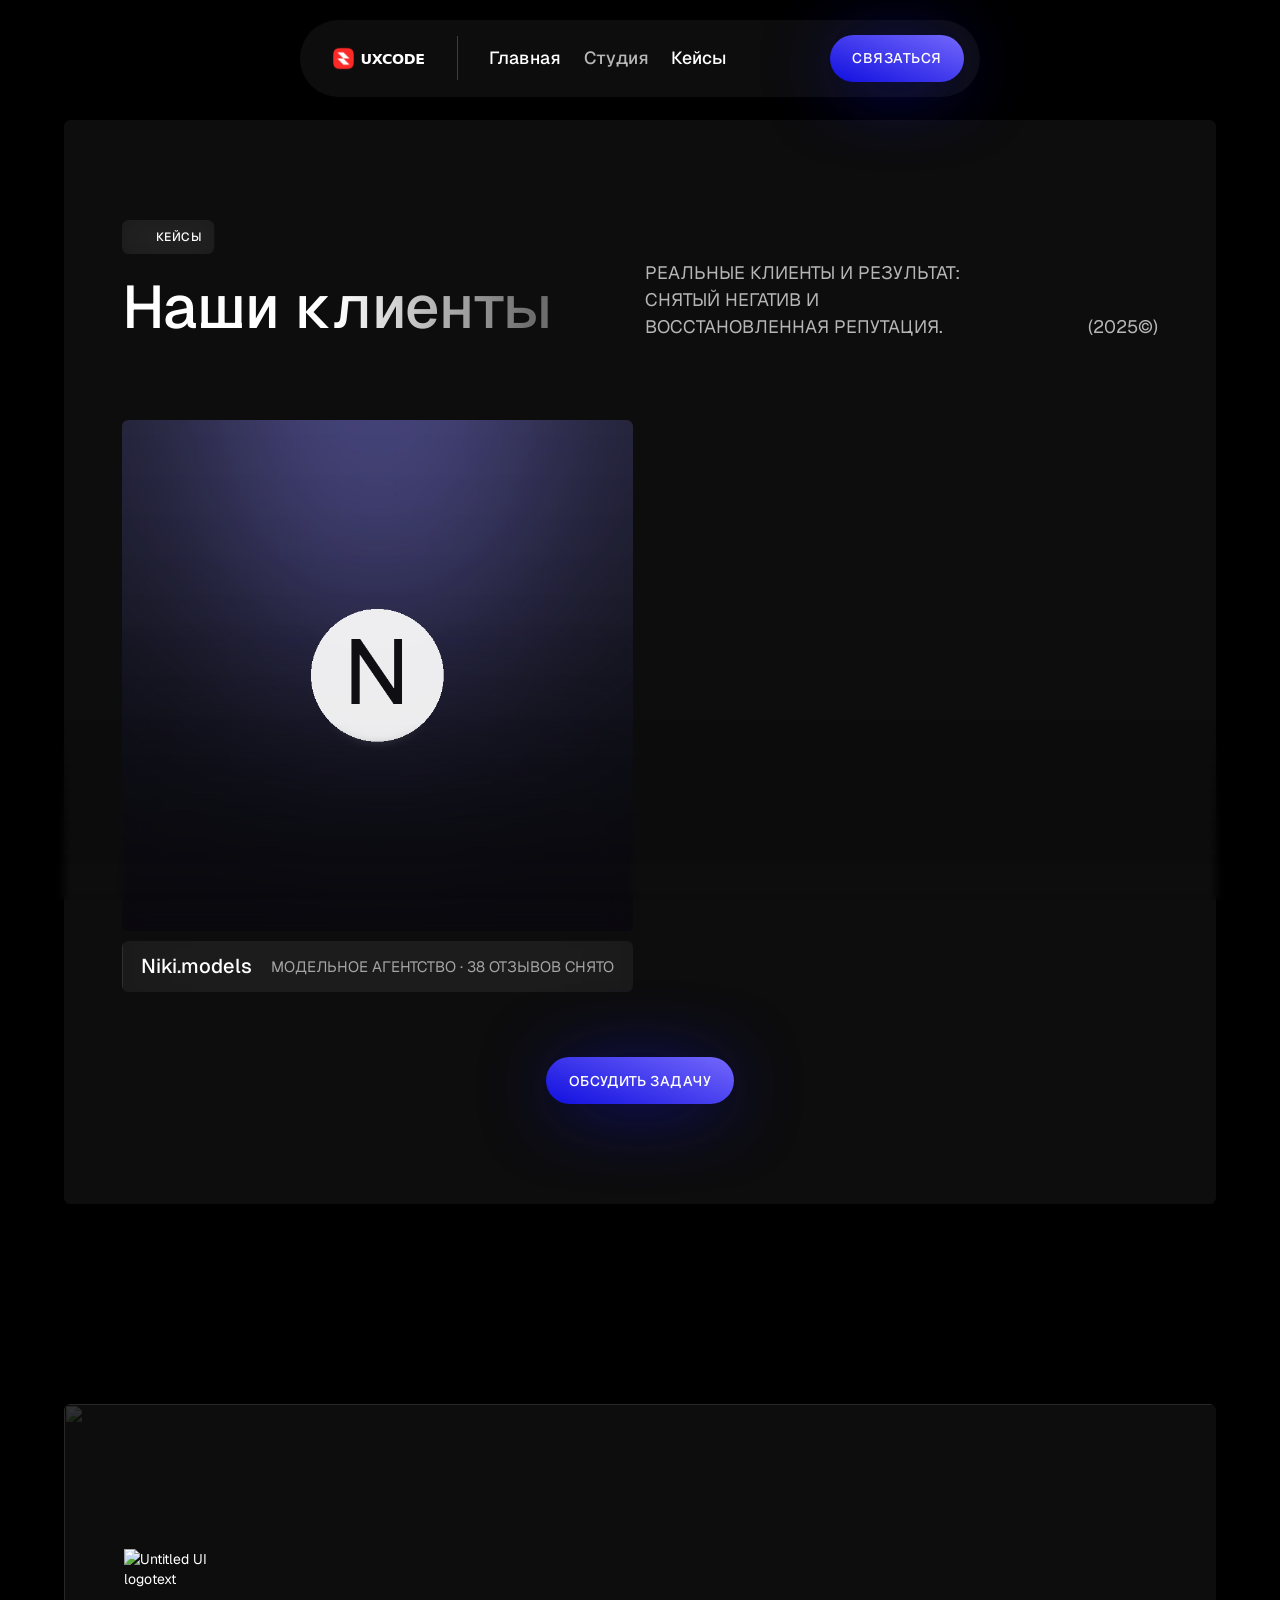
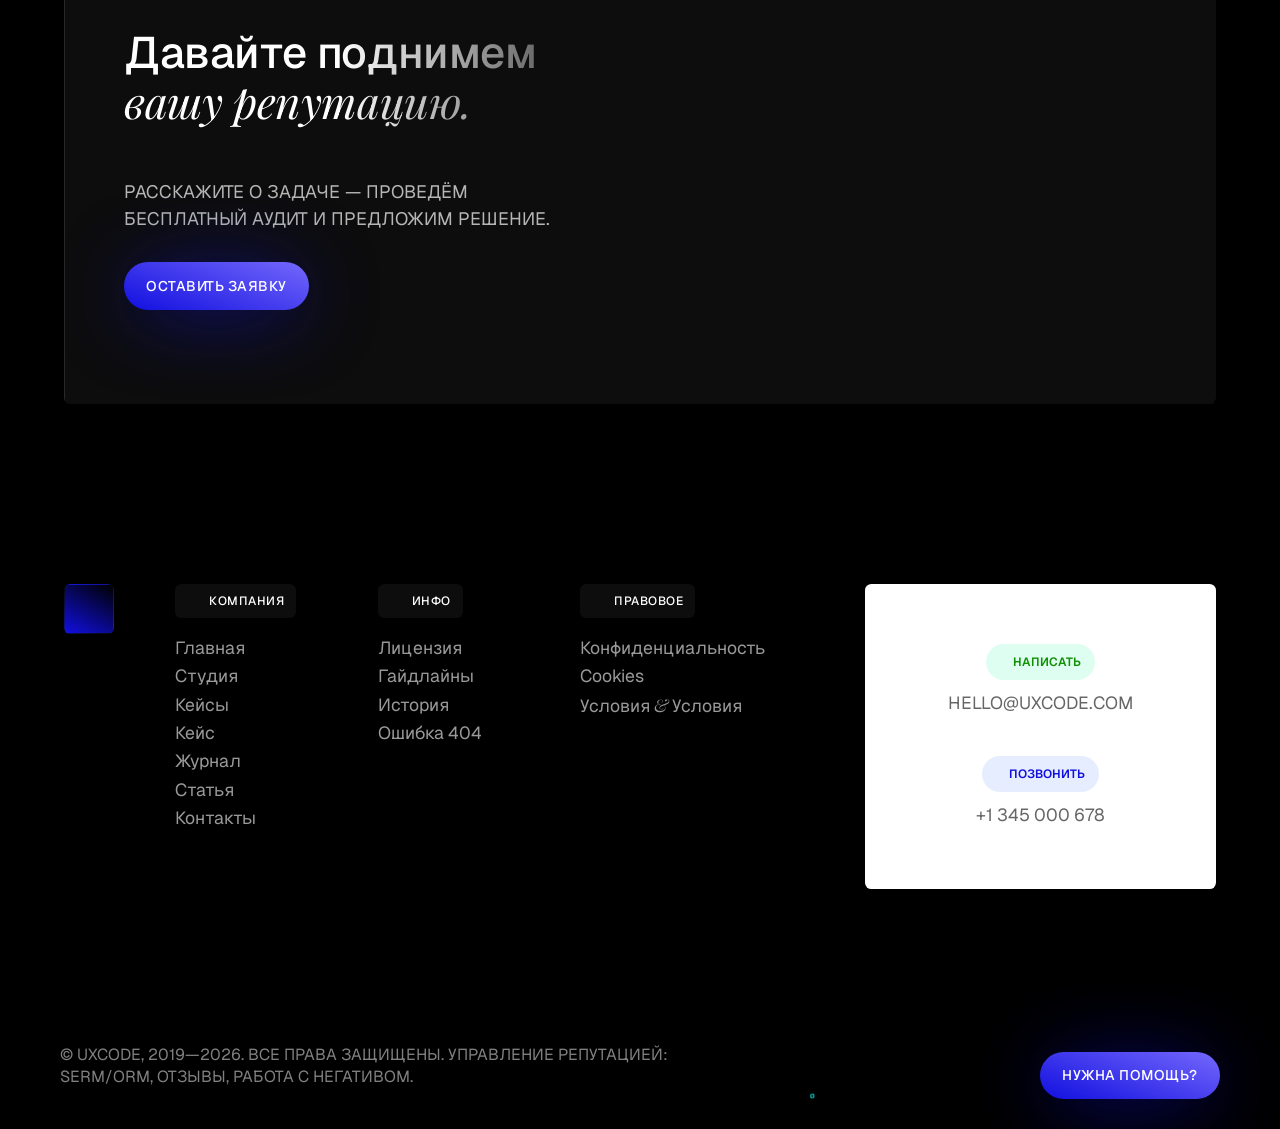
==== commit d523aed8: "deploy: update reputation" ====
--- a/cases.html
+++ b/cases.html
@@ -1,6 +1,6 @@
 <!DOCTYPE html>
 
-<!-- This site was created in Webflow. https://webflow.com --><!-- Last Published: Thu Nov 06 2025 17:56:16 GMT+0000 (Coordinated Universal Time) --><html data-wf-domain="optune-template.webflow.io" data-wf-page="6863db821d218d7a2559e538" data-wf-site="6863db821d218d7a2559e546" lang="en"><head><meta charset="utf-8"/><link crossorigin="anonymous" href="https://cdn.prod.website-files.com" rel="preconnect"/><title>Кейсы — UXCODE Репутация</title><meta content="UXCODE is a refined Webflow template for marketing agencies that value clarity, speed, and style. With purposeful design, responsive layouts, and easy customization, it helps you craft a compelling brand presence that grows with your business." name="description"/><meta content="UXCODE - Webflow HTML website template" property="og:title"/><meta content="UXCODE is a refined Webflow template for marketing agencies that value clarity, speed, and style. With purposeful design, responsive layouts, and easy customization, it helps you craft a compelling brand presence that grows with your business." property="og:description"/><meta content="UXCODE - Webflow HTML website template" name="twitter:title"/><meta content="UXCODE is a refined Webflow template for marketing agencies that value clarity, speed, and style. With purposeful design, responsive layouts, and easy customization, it helps you craft a compelling brand presence that grows with your business." name="twitter:description"/><meta content="website" property="og:type"/><meta content="summary_large_image" name="twitter:card"/><meta content="width=device-width, initial-scale=1" name="viewport"/><meta content="Webflow" name="generator"/><link href="assets/css/optune.webflow.css" rel="stylesheet" type="text/css"/><link href="https://fonts.googleapis.com" rel="preconnect"/><link crossorigin="anonymous" href="https://fonts.gstatic.com" rel="preconnect"/><script src="assets/js/webfont.js" type="text/javascript"></script><script type="text/javascript">WebFont.load({  google: {    families: ["Geist:100,200,300,regular,500,600,700,800,900","Playfair Display:regular,500,600,700,800,900,italic,500italic,600italic,700italic,800italic,900italic"]  }});</script><script type="text/javascript">!function(o,c){var n=c.documentElement,t=" w-mod-";n.classИмя+=t+"js",("ontouchstart"in o||o.DocumentTouch&&c instanceof DocumentTouch)&&(n.classИмя+=t+"touch")}(window,document);</script><link href="https://cdn.prod.website-files.com/6863db821d218d7a2559e546/6863db821d218d7a2559e56b_logo-small.jpg" rel="shortcut icon" type="image/x-icon"/><link href="https://cdn.prod.website-files.com/6863db821d218d7a2559e546/6863db821d218d7a2559e56a_logo.png" rel="apple-touch-icon"/><script>
+<!-- This site was created in Webflow. https://webflow.com --><!-- Last Published: Thu Nov 06 2025 17:56:16 GMT+0000 (Coordinated Universal Time) --><html data-wf-page="6863db821d218d7a2559e538" data-wf-site="6863db821d218d7a2559e546" lang="en"><head><meta charset="utf-8"/><link crossorigin="anonymous" href="https://cdn.prod.website-files.com" rel="preconnect"/><title>Кейсы — UXCODE Репутация</title><meta content="Кейсы UXCODE по управлению репутацией: реальные клиенты, снятый негатив и восстановленная репутация в поиске и на отзовиках." name="description"/><meta content="Кейсы — UXCODE Репутация" property="og:title"/><meta content="Кейсы UXCODE по управлению репутацией: реальные клиенты, снятый негатив и восстановленная репутация в поиске и на отзовиках." property="og:description"/><meta content="Кейсы — UXCODE Репутация" name="twitter:title"/><meta content="Кейсы UXCODE по управлению репутацией: реальные клиенты, снятый негатив и восстановленная репутация в поиске и на отзовиках." name="twitter:description"/><meta content="website" property="og:type"/><meta content="summary_large_image" name="twitter:card"/><meta content="width=device-width, initial-scale=1" name="viewport"/><link href="assets/css/uxcode-rep.css" rel="stylesheet" type="text/css"/><link href="https://fonts.googleapis.com" rel="preconnect"/><link crossorigin="anonymous" href="https://fonts.gstatic.com" rel="preconnect"/><script src="assets/js/webfont.js" type="text/javascript"></script><script type="text/javascript">WebFont.load({  google: {    families: ["Geist:100,200,300,regular,500,600,700,800,900","Playfair Display:regular,500,600,700,800,900,italic,500italic,600italic,700italic,800italic,900italic"]  }});</script><script type="text/javascript">!function(o,c){var n=c.documentElement,t=" w-mod-";n.className+=t+"js",("ontouchstart"in o||o.DocumentTouch&&c instanceof DocumentTouch)&&(n.className+=t+"touch")}(window,document);</script><link href="https://cdn.prod.website-files.com/6863db821d218d7a2559e546/6863db821d218d7a2559e56b_logo-small.jpg" rel="shortcut icon" type="image/x-icon"/><link href="https://cdn.prod.website-files.com/6863db821d218d7a2559e546/6863db821d218d7a2559e56a_logo.png" rel="apple-touch-icon"/><script>
     function removeExisting() {
         const idsToRemove = ['root', '__framer-badge-container'];
 
@@ -16,7 +16,7 @@
         if (meta) meta.remove();
     }
 
-    document.addEventListener('DOMРеализацияLoaded', () => {
+    document.addEventListener('DOMContentLoaded', () => {
         removeExisting();
         const observer = new MutationObserver((mutations) => {
             for (const mutation of mutations) {
@@ -32,4 +32,4 @@
         observer.observe(document, { childList: true, subtree: true });
     });
 </script>
-<style id="ux-killbadge">.w-webflow-badge,.badge-content,.text-badge-wrapper,.badge-wrapper,a[href*="brandjs"],a[href*="webflow.com?utm"]{display:none!important;visibility:hidden!important;opacity:0!important;pointer-events:none!important}</style></head><body><img alt="" class="pattern" loading="lazy" sizes="100vw" src="https://cdn.prod.website-files.com/6863db821d218d7a2559e546/68667cac36c5a127f16195fc_Vector%20(1).webp" srcset="https://cdn.prod.website-files.com/6863db821d218d7a2559e546/68667cac36c5a127f16195fc_Vector%20(1)-p-500.png 500w, https://cdn.prod.website-files.com/6863db821d218d7a2559e546/68667cac36c5a127f16195fc_Vector%20(1)-p-800.png 800w, https://cdn.prod.website-files.com/6863db821d218d7a2559e546/68667cac36c5a127f16195fc_Vector%20(1)-p-1080.png 1080w, https://cdn.prod.website-files.com/6863db821d218d7a2559e546/68667cac36c5a127f16195fc_Vector%20(1)-p-1600.webp 1600w, https://cdn.prod.website-files.com/6863db821d218d7a2559e546/68667cac36c5a127f16195fc_Vector%20(1)-p-2000.webp 2000w, https://cdn.prod.website-files.com/6863db821d218d7a2559e546/68667cac36c5a127f16195fc_Vector%20(1)-p-2600.webp 2600w, https://cdn.prod.website-files.com/6863db821d218d7a2559e546/68667cac36c5a127f16195fc_Vector%20(1)-p-3200.webp 3200w, https://cdn.prod.website-files.com/6863db821d218d7a2559e546/68667cac36c5a127f16195fc_Vector%20(1).webp 5288w" width="1508"/><img alt="" class="lighting" loading="lazy" sizes="100vw" src="https://cdn.prod.website-files.com/6863db821d218d7a2559e546/68667ac265230fa34d37b380_hero.webp" srcset="https://cdn.prod.website-files.com/6863db821d218d7a2559e546/68667ac265230fa34d37b380_hero-p-500.webp 500w, https://cdn.prod.website-files.com/6863db821d218d7a2559e546/68667ac265230fa34d37b380_hero-p-800.webp 800w, https://cdn.prod.website-files.com/6863db821d218d7a2559e546/68667ac265230fa34d37b380_hero-p-1080.webp 1080w, https://cdn.prod.website-files.com/6863db821d218d7a2559e546/68667ac265230fa34d37b380_hero-p-1600.webp 1600w, https://cdn.prod.website-files.com/6863db821d218d7a2559e546/68667ac265230fa34d37b380_hero-p-2000.webp 2000w, https://cdn.prod.website-files.com/6863db821d218d7a2559e546/68667ac265230fa34d37b380_hero-p-2600.webp 2600w, https://cdn.prod.website-files.com/6863db821d218d7a2559e546/68667ac265230fa34d37b380_hero-p-3200.webp 3200w, https://cdn.prod.website-files.com/6863db821d218d7a2559e546/68667ac265230fa34d37b380_hero.webp 4489w" width="1508"/><div class="overlay first all-page"></div><div class="navigation-wrapper"><div class="navbar-component w-nav" data-animation="default" data-collapse="medium" data-duration="400" data-easing="ease" data-easing2="ease" data-w-id="2ec87728-4b9f-a5bf-eacf-e9e9575fcd6a" role="banner"><div class="new-container"><a aria-current="page" class="logo-link-main w-nav-brand w--current" href="https://uxcode.studio/"><div><img alt="Untitled UI logotext" class="logotype" loading="lazy" src="assets/img/uxcode-logo.svg"/></div></a><nav class="navbar-menu w-nav-menu" role="navigation"><div class="menu-right"><div class="menu-left"><a aria-current="page" class="navbar-link w-nav-link w--current" href="https://uxcode.studio/">Главная</a><a class="navbar-link w-nav-link" href="https://uxcode.studio/about">Студия</a><a class="navbar-link w-nav-link" href="cases.html">Кейсы</a></div></div></nav><div class="button-flex-left"><a class="button first on-nav w-button" href="https://uxcode.studio/contact">Связаться</a><div class="menu-button-new w-nav-button"><div class="icon-component"><div class="line-top"></div><div class="line-midddle"><div class="line-middle-inner"></div></div><div class="line-bottom"></div></div></div></div></div></div></div><div class="page-wrapper"><div class="page-content"><section class="section" data-w-id="78042fa9-d5a5-b1ea-67c4-a6a69b65a109"><div class="container"><div class="services-section"><div class="max-w-width second"><div><div class="top-text">кейсы</div><h2 class="display-1">Наши клиенты</h2></div><p class="second-title make-white first"><span>Реальные клиенты и результат: снятый негатив и восстановленная репутация.</span></p><p class="second-title"><span>(2025©)</span></p></div><img alt="" class="plus-icon fourht" loading="lazy" src="https://cdn.prod.website-files.com/6863db821d218d7a2559e546/6867a973492ead56dfadbe8a_icons8-plus-240.webp" width="120"/><img alt="" class="plus-icon" loading="lazy" src="https://cdn.prod.website-files.com/6863db821d218d7a2559e546/6867a973492ead56dfadbe8a_icons8-plus-240.webp" width="120"/><img alt="" class="plus-icon third" loading="lazy" src="https://cdn.prod.website-files.com/6863db821d218d7a2559e546/6867a973492ead56dfadbe8a_icons8-plus-240.webp" width="120"/><img alt="" class="plus-icon second" loading="lazy" src="https://cdn.prod.website-files.com/6863db821d218d7a2559e546/6867a973492ead56dfadbe8a_icons8-plus-240.webp" width="120"/><div class="margin-80 _40"><div class="w-dyn-list"><div class="project-grid w-dyn-items" role="list"><div class="w-dyn-item" role="listitem"><a class="work-wrapper-first w-inline-block" data-w-id="d267d0fd-6840-1cfa-0df8-27fdfda94a13" href="niki-models.html"><div class="circle-center"><div class="project-circle-text"><img alt="Niki.models" class="logo-image" loading="lazy" src="assets/img/niki-logo.png"/></div><img alt="Niki.models — кейс" class="work-photo-first" loading="eager" src="assets/img/niki-cover.jpg"/><div class="overlay first half"></div></div><div class="margin-10"><div class="vertical-flex"><div class="line-overlay"><div class="line-title"></div></div><div class="title-line-wrapper"><h3 class="work-title-first">Niki.models</h3></div><div><p class="category-title">Модельное агентство · 38 отзывов снято</p></div></div></div></a></div></div></div></div><div class="margin-50"><div class="button-flex flex-center"><a class="button first w-button" href="/work">обсудить задачу</a></div></div></div><div class="cta"><img alt="" class="pattern absolute invert" loading="lazy" sizes="100vw" src="https://cdn.prod.website-files.com/6863db821d218d7a2559e546/68667cac36c5a127f16195fc_Vector%20(1).webp" srcset="https://cdn.prod.website-files.com/6863db821d218d7a2559e546/68667cac36c5a127f16195fc_Vector%20(1)-p-500.png 500w, https://cdn.prod.website-files.com/6863db821d218d7a2559e546/68667cac36c5a127f16195fc_Vector%20(1)-p-800.png 800w, https://cdn.prod.website-files.com/6863db821d218d7a2559e546/68667cac36c5a127f16195fc_Vector%20(1)-p-1080.png 1080w, https://cdn.prod.website-files.com/6863db821d218d7a2559e546/68667cac36c5a127f16195fc_Vector%20(1)-p-1600.webp 1600w, https://cdn.prod.website-files.com/6863db821d218d7a2559e546/68667cac36c5a127f16195fc_Vector%20(1)-p-2000.webp 2000w, https://cdn.prod.website-files.com/6863db821d218d7a2559e546/68667cac36c5a127f16195fc_Vector%20(1)-p-2600.webp 2600w, https://cdn.prod.website-files.com/6863db821d218d7a2559e546/68667cac36c5a127f16195fc_Vector%20(1)-p-3200.webp 3200w, https://cdn.prod.website-files.com/6863db821d218d7a2559e546/68667cac36c5a127f16195fc_Vector%20(1).webp 5288w" width="1508"/><img alt="" class="plus-icon second" loading="lazy" src="https://cdn.prod.website-files.com/6863db821d218d7a2559e546/6867a973492ead56dfadbe8a_icons8-plus-240.webp" width="120"/><img alt="" class="plus-icon third" loading="lazy" src="https://cdn.prod.website-files.com/6863db821d218d7a2559e546/6867a973492ead56dfadbe8a_icons8-plus-240.webp" width="120"/><div><div class="max-w-width first-tablet"><img alt="Untitled UI logotext" class="logotype for-footer" loading="lazy" src="https://cdn.prod.website-files.com/6863db821d218d7a2559e546/68667f89a3a4dbf3dbfc48cf_logo.webp"/><h2 class="display-1 first">Давайте поднимем <span class="other-font">вашу репутацию.</span></h2><div class="margin-50 _20"><p class="second-title">Расскажите о задаче — проведём бесплатный аудит и предложим решение.</p></div><div class="margin-30"><div class="button-flex"><a class="button first w-button" href="/contact">Оставить заявку</a></div></div></div></div><img alt="" class="mascot" loading="lazy" sizes="(max-width: 991px) 100vw, 950px" src="https://cdn.prod.website-files.com/6863db821d218d7a2559e546/686bd46d3727ea88cc274a7f_VR-Headset.webp" srcset="https://cdn.prod.website-files.com/6863db821d218d7a2559e546/686bd46d3727ea88cc274a7f_VR-Headset-p-500.webp 500w, https://cdn.prod.website-files.com/6863db821d218d7a2559e546/686bd46d3727ea88cc274a7f_VR-Headset-p-800.webp 800w, https://cdn.prod.website-files.com/6863db821d218d7a2559e546/686bd46d3727ea88cc274a7f_VR-Headset-p-1080.webp 1080w, https://cdn.prod.website-files.com/6863db821d218d7a2559e546/686bd46d3727ea88cc274a7f_VR-Headset-p-1600.webp 1600w, https://cdn.prod.website-files.com/6863db821d218d7a2559e546/686bd46d3727ea88cc274a7f_VR-Headset.webp 1900w" width="950"/></div></div><img alt="" class="aboslute-shape first" loading="lazy" sizes="(max-width: 479px) 100vw, 280px" src="https://cdn.prod.website-files.com/6863db821d218d7a2559e546/686bab6f6484817fc9facc8d_shape-5.webp" srcset="https://cdn.prod.website-files.com/6863db821d218d7a2559e546/686bab6f6484817fc9facc8d_shape-5-p-500.webp 500w, https://cdn.prod.website-files.com/6863db821d218d7a2559e546/686bab6f6484817fc9facc8d_shape-5-p-800.webp 800w, https://cdn.prod.website-files.com/6863db821d218d7a2559e546/686bab6f6484817fc9facc8d_shape-5-p-1080.webp 1080w, https://cdn.prod.website-files.com/6863db821d218d7a2559e546/686bab6f6484817fc9facc8d_shape-5.webp 1600w" width="280"/></section></div></div><section class="section for-footer"><div class="container"><div class="footer-second-grid"><div class="footer-first-part"><div><a aria-current="page" class="logo-small w-inline-block w--current" href="/"></a></div><div id="w-node-_56ca052d-62c5-425c-47f4-f349364fa558-364fa552"><div class="top-text">компания</div><div><div class="navigation-grid"><a aria-current="page" class="button-first-line w-inline-block w--current" href="/"><div class="button-line-flex"><div>Главная</div></div><div class="line-horizontal"></div></a><a class="button-first-line w-inline-block" href="/about"><div class="button-line-flex"><div>Студия</div></div><div class="line-horizontal"></div></a><a class="button-first-line w-inline-block" href="/work"><div class="button-line-flex"><div>Кейсы</div></div><div class="line-horizontal"></div></a><a class="button-first-line w-inline-block" href="/project/bold-moves"><div class="button-line-flex"><div>Кейс</div></div><div class="line-horizontal"></div></a><a class="button-first-line w-inline-block" href="/blog"><div class="button-line-flex"><div>Журнал</div></div><div class="line-horizontal"></div></a><a class="button-first-line w-inline-block" href="/post/the-future-of-digital-design-key-trends-that-will-shape"><div class="button-line-flex"><div>Статья</div></div><div class="line-horizontal"></div></a><a class="button-first-line w-inline-block" href="/contact"><div class="button-line-flex"><div>Контакты</div></div><div class="line-horizontal"></div></a></div></div></div><div><div class="top-text">инфо</div><div><div class="navigation-grid"><a class="button-first-line w-inline-block" href="/template-инфо/licensing"><div class="button-line-flex"><div>Лицензия </div></div><div class="line-horizontal"></div></a><a class="button-first-line w-inline-block" href="/template-инфо/style-guide"><div class="button-line-flex"><div>Гайдлайны</div></div><div class="line-horizontal"></div></a><a class="button-first-line w-inline-block" href="/template-инфо/changelog"><div class="button-line-flex"><div>История</div></div><div class="line-horizontal"></div></a><a class="button-first-line w-inline-block" href="/404"><div class="button-line-flex"><div>Ошибка 404</div></div><div class="line-horizontal"></div></a></div></div></div><div><div class="top-text">правовое</div><div><div class="navigation-grid"><a class="button-first-line w-inline-block" href="/template-инфо/style-guide"><div class="button-line-flex"><div>Конфиденциальность</div></div><div class="line-horizontal"></div></a><a class="button-first-line w-inline-block" href="/template-инфо/licensing"><div class="button-line-flex"><div>Cookies</div></div><div class="line-horizontal"></div></a><a class="button-first-line w-inline-block" href="/template-инфо/changelog"><div class="button-line-flex"><div>Условия <span class="other-font">&amp;</span> Условия</div></div><div class="line-horizontal"></div></a></div></div></div></div><div class="card-footer"><div class="small-flex"><a class="button-first-line invert w-inline-block" href="mailto:hello@uxcode.com"><div class="button-line-flex"><div>hello@uxcode.com</div></div><div class="line-horizontal"></div></a><div class="flex-tag first"><h2 class="main-top fourth contact">написать</h2></div></div><img alt="" class="plus-icon invert" loading="lazy" src="https://cdn.prod.website-files.com/6863db821d218d7a2559e546/6867a973492ead56dfadbe8a_icons8-plus-240.webp" width="120"/><img alt="" class="plus-icon second dark" loading="lazy" src="https://cdn.prod.website-files.com/6863db821d218d7a2559e546/6867a973492ead56dfadbe8a_icons8-plus-240.webp" width="120"/><img alt="" class="plus-icon invert second" loading="lazy" src="https://cdn.prod.website-files.com/6863db821d218d7a2559e546/6867a973492ead56dfadbe8a_icons8-plus-240.webp" width="120"/><img alt="" class="plus-icon fourht invert" loading="lazy" src="https://cdn.prod.website-files.com/6863db821d218d7a2559e546/6867a973492ead56dfadbe8a_icons8-plus-240.webp" width="120"/><div class="small-flex"><a class="button-first-line invert w-inline-block" href="tel:+1345000678"><div class="button-line-flex"><div>+1 345 000 678</div></div><div class="line-horizontal"></div></a><div class="flex-tag first"><h2 class="main-top fourth diamond phone">позвонить</h2></div></div></div></div></div><div class="grid-footer-bottom"><div><p class="p-light">© UXCODE, 2019—2026. Все права защищены. Управление репутацией: SERM/ORM, отзывы, работа с негативом.</p></div><div><div class="social-wrapper"><a class="social-icon-footer no-invert w-inline-block" href="https://x.com/" target="_blank"><img alt="" loading="lazy" src="assets/img/uxcode-logo.svg" width="20"/></a><a class="social-icon-footer w-inline-block" href="https://instagram.com/" target="_blank"><img alt="" loading="lazy" src="https://cdn.prod.website-files.com/62f12c77027bfb4b634fc1b9/62f12c77027bfbbf034fc1f7_instagram.svg" width="20"/></a><a class="social-icon-footer w-inline-block" href="https://www.slack.com/" target="_blank"><img alt="" loading="lazy" src="https://cdn.prod.website-files.com/62f12c77027bfb4b634fc1b9/62f12c77027bfb6ed34fc214_slack.svg" width="20"/></a><a class="social-icon-footer w-inline-block" href="https://www.github.com/" target="_blank"><img alt="" loading="lazy" src="https://cdn.prod.website-files.com/6863db821d218d7a2559e546/6863db821d218d7a2559e5d0_github.svg" width="22"/></a></div></div><div id="w-node-_56ca052d-62c5-425c-47f4-f349364fa5d6-364fa552"><a class="button first w-button" href="/contact">нужна помощь?</a></div></div><img alt="" class="logo-absolute-footer" loading="lazy" sizes="100vw" src="assets/img/uxcode-logo.svg" srcset="https://cdn.prod.website-files.com/6863db821d218d7a2559e546/6870dfdca0739c5cb4c74d07_logo-footer-p-500.webp 500w, https://cdn.prod.website-files.com/6863db821d218d7a2559e546/6870dfdca0739c5cb4c74d07_logo-footer-p-800.webp 800w, https://cdn.prod.website-files.com/6863db821d218d7a2559e546/6870dfdca0739c5cb4c74d07_logo-footer-p-1080.webp 1080w, https://cdn.prod.website-files.com/6863db821d218d7a2559e546/6870dfdca0739c5cb4c74d07_logo-footer-p-1600.webp 1600w, https://cdn.prod.website-files.com/6863db821d218d7a2559e546/6870dfdca0739c5cb4c74d07_logo-footer-p-2000.webp 2000w, https://cdn.prod.website-files.com/6863db821d218d7a2559e546/6870dfdca0739c5cb4c74d07_logo-footer-p-2600.webp 2600w, https://cdn.prod.website-files.com/6863db821d218d7a2559e546/6870dfdca0739c5cb4c74d07_logo-footer-p-3200.webp 3200w, https://cdn.prod.website-files.com/6863db821d218d7a2559e546/6870dfdca0739c5cb4c74d07_logo-footer.webp 5320w" width="2660"/></section><script crossorigin="anonymous" integrity="sha256-9/aliU8dGd2tb6OSsuzixeV4y/faTqgFtohetphbbj0=" src="assets/js/jquery-3.5.1.min.js?site=6863db821d218d7a2559e546" type="text/javascript"></script><script src="assets/js/webflow.schunk.36b8fb49256177c8.js" type="text/javascript"></script><script src="assets/js/webflow.schunk.21e61b5fd5484cee.js" type="text/javascript"></script><script src="assets/js/webflow.schunk.61b534daaaeddbc7.js" type="text/javascript"></script><script src="assets/js/webflow.schunk.9dfb96661114d3db.js" type="text/javascript"></script><script src="assets/js/webflow.79390f9f.1864f4385e787eb0.js" type="text/javascript"></script><script>(function(){function kill(){document.querySelectorAll('.w-webflow-badge,.badge-content,a[href*=\"brandjs\"],a[href*=\"webflow.com?utm\"]').forEach(function(e){e.remove();});}document.addEventListener("DOMРеализацияLoaded",kill);window.addEventListener("load",function(){kill();setTimeout(kill,600);setTimeout(kill,1500);});new MutationObserver(kill).observe(document.documentElement,{childList:true,subtree:true});})();</script></body></html>+<style id="ux-killbadge">.w-webflow-badge,.badge-content,.text-badge-wrapper,.badge-wrapper,a[href*="brandjs"],a[href*="webflow.com?utm"]{display:none!important;visibility:hidden!important;opacity:0!important;pointer-events:none!important}</style></head><body><img alt="" class="pattern" loading="lazy" sizes="100vw" src="https://cdn.prod.website-files.com/6863db821d218d7a2559e546/68667cac36c5a127f16195fc_Vector%20(1).webp" srcset="https://cdn.prod.website-files.com/6863db821d218d7a2559e546/68667cac36c5a127f16195fc_Vector%20(1)-p-500.png 500w, https://cdn.prod.website-files.com/6863db821d218d7a2559e546/68667cac36c5a127f16195fc_Vector%20(1)-p-800.png 800w, https://cdn.prod.website-files.com/6863db821d218d7a2559e546/68667cac36c5a127f16195fc_Vector%20(1)-p-1080.png 1080w, https://cdn.prod.website-files.com/6863db821d218d7a2559e546/68667cac36c5a127f16195fc_Vector%20(1)-p-1600.webp 1600w, https://cdn.prod.website-files.com/6863db821d218d7a2559e546/68667cac36c5a127f16195fc_Vector%20(1)-p-2000.webp 2000w, https://cdn.prod.website-files.com/6863db821d218d7a2559e546/68667cac36c5a127f16195fc_Vector%20(1)-p-2600.webp 2600w, https://cdn.prod.website-files.com/6863db821d218d7a2559e546/68667cac36c5a127f16195fc_Vector%20(1)-p-3200.webp 3200w, https://cdn.prod.website-files.com/6863db821d218d7a2559e546/68667cac36c5a127f16195fc_Vector%20(1).webp 5288w" width="1508"/><img alt="" class="lighting" loading="lazy" sizes="100vw" src="https://cdn.prod.website-files.com/6863db821d218d7a2559e546/68667ac265230fa34d37b380_hero.webp" srcset="https://cdn.prod.website-files.com/6863db821d218d7a2559e546/68667ac265230fa34d37b380_hero-p-500.webp 500w, https://cdn.prod.website-files.com/6863db821d218d7a2559e546/68667ac265230fa34d37b380_hero-p-800.webp 800w, https://cdn.prod.website-files.com/6863db821d218d7a2559e546/68667ac265230fa34d37b380_hero-p-1080.webp 1080w, https://cdn.prod.website-files.com/6863db821d218d7a2559e546/68667ac265230fa34d37b380_hero-p-1600.webp 1600w, https://cdn.prod.website-files.com/6863db821d218d7a2559e546/68667ac265230fa34d37b380_hero-p-2000.webp 2000w, https://cdn.prod.website-files.com/6863db821d218d7a2559e546/68667ac265230fa34d37b380_hero-p-2600.webp 2600w, https://cdn.prod.website-files.com/6863db821d218d7a2559e546/68667ac265230fa34d37b380_hero-p-3200.webp 3200w, https://cdn.prod.website-files.com/6863db821d218d7a2559e546/68667ac265230fa34d37b380_hero.webp 4489w" width="1508"/><div class="overlay first all-page"></div><div class="navigation-wrapper"><div class="navbar-component w-nav" data-animation="default" data-collapse="medium" data-duration="400" data-easing="ease" data-easing2="ease" data-w-id="2ec87728-4b9f-a5bf-eacf-e9e9575fcd6a" role="banner"><div class="new-container"><a aria-current="page" class="logo-link-main w-nav-brand w--current" href="https://uxcode.studio/"><div><img alt="Untitled UI logotext" class="logotype" loading="lazy" src="assets/img/uxcode-logo.svg"/></div></a><nav class="navbar-menu w-nav-menu" role="navigation"><div class="menu-right"><div class="menu-left"><a aria-current="page" class="navbar-link w-nav-link w--current" href="https://uxcode.studio/">Главная</a><a class="navbar-link w-nav-link" href="https://uxcode.studio/about">Студия</a><a class="navbar-link w-nav-link" href="cases.html">Кейсы</a></div></div></nav><div class="button-flex-left"><a class="button first on-nav w-button" href="https://uxcode.studio/contact">Связаться</a><div class="menu-button-new w-nav-button"><div class="icon-component"><div class="line-top"></div><div class="line-midddle"><div class="line-middle-inner"></div></div><div class="line-bottom"></div></div></div></div></div></div></div><div class="page-wrapper"><div class="page-content"><section class="section" data-w-id="78042fa9-d5a5-b1ea-67c4-a6a69b65a109"><div class="container"><div class="services-section"><div class="max-w-width second"><div><div class="top-text">кейсы</div><h2 class="display-1">Наши клиенты</h2></div><p class="second-title make-white first"><span>Реальные клиенты и результат: снятый негатив и восстановленная репутация.</span></p><p class="second-title"><span>(2025©)</span></p></div><img alt="" class="plus-icon fourht" loading="lazy" src="https://cdn.prod.website-files.com/6863db821d218d7a2559e546/6867a973492ead56dfadbe8a_icons8-plus-240.webp" width="120"/><img alt="" class="plus-icon" loading="lazy" src="https://cdn.prod.website-files.com/6863db821d218d7a2559e546/6867a973492ead56dfadbe8a_icons8-plus-240.webp" width="120"/><img alt="" class="plus-icon third" loading="lazy" src="https://cdn.prod.website-files.com/6863db821d218d7a2559e546/6867a973492ead56dfadbe8a_icons8-plus-240.webp" width="120"/><img alt="" class="plus-icon second" loading="lazy" src="https://cdn.prod.website-files.com/6863db821d218d7a2559e546/6867a973492ead56dfadbe8a_icons8-plus-240.webp" width="120"/><div class="margin-80 _40"><div class="w-dyn-list"><div class="project-grid w-dyn-items" role="list"><div class="w-dyn-item" role="listitem"><a class="work-wrapper-first w-inline-block" data-w-id="d267d0fd-6840-1cfa-0df8-27fdfda94a13" href="niki-models.html"><div class="circle-center"><div class="project-circle-text"><img alt="Niki.models" class="logo-image" loading="lazy" src="assets/img/niki-logo.png"/></div><img alt="Niki.models — кейс" class="work-photo-first" loading="eager" src="assets/img/niki-cover.jpg"/><div class="overlay first half"></div></div><div class="margin-10"><div class="vertical-flex"><div class="line-overlay"><div class="line-title"></div></div><div class="title-line-wrapper"><h3 class="work-title-first">Niki.models</h3></div><div><p class="category-title">Модельное агентство · 38 отзывов снято</p></div></div></div></a></div></div></div></div><div class="margin-50"><div class="button-flex flex-center"><a class="button first w-button" href="/work">обсудить задачу</a></div></div></div><div class="cta"><img alt="" class="pattern absolute invert" loading="lazy" sizes="100vw" src="https://cdn.prod.website-files.com/6863db821d218d7a2559e546/68667cac36c5a127f16195fc_Vector%20(1).webp" srcset="https://cdn.prod.website-files.com/6863db821d218d7a2559e546/68667cac36c5a127f16195fc_Vector%20(1)-p-500.png 500w, https://cdn.prod.website-files.com/6863db821d218d7a2559e546/68667cac36c5a127f16195fc_Vector%20(1)-p-800.png 800w, https://cdn.prod.website-files.com/6863db821d218d7a2559e546/68667cac36c5a127f16195fc_Vector%20(1)-p-1080.png 1080w, https://cdn.prod.website-files.com/6863db821d218d7a2559e546/68667cac36c5a127f16195fc_Vector%20(1)-p-1600.webp 1600w, https://cdn.prod.website-files.com/6863db821d218d7a2559e546/68667cac36c5a127f16195fc_Vector%20(1)-p-2000.webp 2000w, https://cdn.prod.website-files.com/6863db821d218d7a2559e546/68667cac36c5a127f16195fc_Vector%20(1)-p-2600.webp 2600w, https://cdn.prod.website-files.com/6863db821d218d7a2559e546/68667cac36c5a127f16195fc_Vector%20(1)-p-3200.webp 3200w, https://cdn.prod.website-files.com/6863db821d218d7a2559e546/68667cac36c5a127f16195fc_Vector%20(1).webp 5288w" width="1508"/><img alt="" class="plus-icon second" loading="lazy" src="https://cdn.prod.website-files.com/6863db821d218d7a2559e546/6867a973492ead56dfadbe8a_icons8-plus-240.webp" width="120"/><img alt="" class="plus-icon third" loading="lazy" src="https://cdn.prod.website-files.com/6863db821d218d7a2559e546/6867a973492ead56dfadbe8a_icons8-plus-240.webp" width="120"/><div><div class="max-w-width first-tablet"><img alt="Untitled UI logotext" class="logotype for-footer" loading="lazy" src="https://cdn.prod.website-files.com/6863db821d218d7a2559e546/68667f89a3a4dbf3dbfc48cf_logo.webp"/><h2 class="display-1 first">Давайте поднимем <span class="other-font">вашу репутацию.</span></h2><div class="margin-50 _20"><p class="second-title">Расскажите о задаче — проведём бесплатный аудит и предложим решение.</p></div><div class="margin-30"><div class="button-flex"><a class="button first w-button" href="/contact">Оставить заявку</a></div></div></div></div><img alt="" class="mascot" loading="lazy" sizes="(max-width: 991px) 100vw, 950px" src="https://cdn.prod.website-files.com/6863db821d218d7a2559e546/686bd46d3727ea88cc274a7f_VR-Headset.webp" srcset="https://cdn.prod.website-files.com/6863db821d218d7a2559e546/686bd46d3727ea88cc274a7f_VR-Headset-p-500.webp 500w, https://cdn.prod.website-files.com/6863db821d218d7a2559e546/686bd46d3727ea88cc274a7f_VR-Headset-p-800.webp 800w, https://cdn.prod.website-files.com/6863db821d218d7a2559e546/686bd46d3727ea88cc274a7f_VR-Headset-p-1080.webp 1080w, https://cdn.prod.website-files.com/6863db821d218d7a2559e546/686bd46d3727ea88cc274a7f_VR-Headset-p-1600.webp 1600w, https://cdn.prod.website-files.com/6863db821d218d7a2559e546/686bd46d3727ea88cc274a7f_VR-Headset.webp 1900w" width="950"/></div></div><img alt="" class="aboslute-shape first" loading="lazy" sizes="(max-width: 479px) 100vw, 280px" src="https://cdn.prod.website-files.com/6863db821d218d7a2559e546/686bab6f6484817fc9facc8d_shape-5.webp" srcset="https://cdn.prod.website-files.com/6863db821d218d7a2559e546/686bab6f6484817fc9facc8d_shape-5-p-500.webp 500w, https://cdn.prod.website-files.com/6863db821d218d7a2559e546/686bab6f6484817fc9facc8d_shape-5-p-800.webp 800w, https://cdn.prod.website-files.com/6863db821d218d7a2559e546/686bab6f6484817fc9facc8d_shape-5-p-1080.webp 1080w, https://cdn.prod.website-files.com/6863db821d218d7a2559e546/686bab6f6484817fc9facc8d_shape-5.webp 1600w" width="280"/></section></div></div><section class="section for-footer"><div class="container"><div class="footer-second-grid"><div class="footer-first-part"><div><a aria-current="page" class="logo-small w-inline-block w--current" href="/"></a></div><div id="w-node-_56ca052d-62c5-425c-47f4-f349364fa558-364fa552"><div class="top-text">компания</div><div><div class="navigation-grid"><a aria-current="page" class="button-first-line w-inline-block w--current" href="/"><div class="button-line-flex"><div>Главная</div></div><div class="line-horizontal"></div></a><a class="button-first-line w-inline-block" href="/about"><div class="button-line-flex"><div>Студия</div></div><div class="line-horizontal"></div></a><a class="button-first-line w-inline-block" href="/work"><div class="button-line-flex"><div>Кейсы</div></div><div class="line-horizontal"></div></a><a class="button-first-line w-inline-block" href="/project/bold-moves"><div class="button-line-flex"><div>Кейс</div></div><div class="line-horizontal"></div></a><a class="button-first-line w-inline-block" href="/blog"><div class="button-line-flex"><div>Журнал</div></div><div class="line-horizontal"></div></a><a class="button-first-line w-inline-block" href="/post/the-future-of-digital-design-key-trends-that-will-shape"><div class="button-line-flex"><div>Статья</div></div><div class="line-horizontal"></div></a><a class="button-first-line w-inline-block" href="/contact"><div class="button-line-flex"><div>Контакты</div></div><div class="line-horizontal"></div></a></div></div></div><div><div class="top-text">инфо</div><div><div class="navigation-grid"><a class="button-first-line w-inline-block" href="/template-инфо/licensing"><div class="button-line-flex"><div>Лицензия </div></div><div class="line-horizontal"></div></a><a class="button-first-line w-inline-block" href="/template-инфо/style-guide"><div class="button-line-flex"><div>Гайдлайны</div></div><div class="line-horizontal"></div></a><a class="button-first-line w-inline-block" href="/template-инфо/changelog"><div class="button-line-flex"><div>История</div></div><div class="line-horizontal"></div></a><a class="button-first-line w-inline-block" href="/404"><div class="button-line-flex"><div>Ошибка 404</div></div><div class="line-horizontal"></div></a></div></div></div><div><div class="top-text">правовое</div><div><div class="navigation-grid"><a class="button-first-line w-inline-block" href="/template-инфо/style-guide"><div class="button-line-flex"><div>Конфиденциальность</div></div><div class="line-horizontal"></div></a><a class="button-first-line w-inline-block" href="/template-инфо/licensing"><div class="button-line-flex"><div>Cookies</div></div><div class="line-horizontal"></div></a><a class="button-first-line w-inline-block" href="/template-инфо/changelog"><div class="button-line-flex"><div>Условия <span class="other-font">&amp;</span> Условия</div></div><div class="line-horizontal"></div></a></div></div></div></div><div class="card-footer"><div class="small-flex"><a class="button-first-line invert w-inline-block" href="mailto:hello@uxcode.com"><div class="button-line-flex"><div>hello@uxcode.com</div></div><div class="line-horizontal"></div></a><div class="flex-tag first"><h2 class="main-top fourth contact">написать</h2></div></div><img alt="" class="plus-icon invert" loading="lazy" src="https://cdn.prod.website-files.com/6863db821d218d7a2559e546/6867a973492ead56dfadbe8a_icons8-plus-240.webp" width="120"/><img alt="" class="plus-icon second dark" loading="lazy" src="https://cdn.prod.website-files.com/6863db821d218d7a2559e546/6867a973492ead56dfadbe8a_icons8-plus-240.webp" width="120"/><img alt="" class="plus-icon invert second" loading="lazy" src="https://cdn.prod.website-files.com/6863db821d218d7a2559e546/6867a973492ead56dfadbe8a_icons8-plus-240.webp" width="120"/><img alt="" class="plus-icon fourht invert" loading="lazy" src="https://cdn.prod.website-files.com/6863db821d218d7a2559e546/6867a973492ead56dfadbe8a_icons8-plus-240.webp" width="120"/><div class="small-flex"><a class="button-first-line invert w-inline-block" href="tel:+1345000678"><div class="button-line-flex"><div>+1 345 000 678</div></div><div class="line-horizontal"></div></a><div class="flex-tag first"><h2 class="main-top fourth diamond phone">позвонить</h2></div></div></div></div></div><div class="grid-footer-bottom"><div><p class="p-light">© UXCODE, 2019—2026. Все права защищены. Управление репутацией: SERM/ORM, отзывы, работа с негативом.</p></div><div><div class="social-wrapper"><a class="social-icon-footer no-invert w-inline-block" href="https://x.com/" target="_blank"><img alt="" loading="lazy" src="assets/img/uxcode-logo.svg" width="20"/></a><a class="social-icon-footer w-inline-block" href="https://instagram.com/" target="_blank"><img alt="" loading="lazy" src="https://cdn.prod.website-files.com/62f12c77027bfb4b634fc1b9/62f12c77027bfbbf034fc1f7_instagram.svg" width="20"/></a><a class="social-icon-footer w-inline-block" href="https://www.slack.com/" target="_blank"><img alt="" loading="lazy" src="https://cdn.prod.website-files.com/62f12c77027bfb4b634fc1b9/62f12c77027bfb6ed34fc214_slack.svg" width="20"/></a><a class="social-icon-footer w-inline-block" href="https://www.github.com/" target="_blank"><img alt="" loading="lazy" src="https://cdn.prod.website-files.com/6863db821d218d7a2559e546/6863db821d218d7a2559e5d0_github.svg" width="22"/></a></div></div><div id="w-node-_56ca052d-62c5-425c-47f4-f349364fa5d6-364fa552"><a class="button first w-button" href="/contact">нужна помощь?</a></div></div><img alt="" class="logo-absolute-footer" loading="lazy" sizes="100vw" src="assets/img/uxcode-logo.svg" srcset="https://cdn.prod.website-files.com/6863db821d218d7a2559e546/6870dfdca0739c5cb4c74d07_logo-footer-p-500.webp 500w, https://cdn.prod.website-files.com/6863db821d218d7a2559e546/6870dfdca0739c5cb4c74d07_logo-footer-p-800.webp 800w, https://cdn.prod.website-files.com/6863db821d218d7a2559e546/6870dfdca0739c5cb4c74d07_logo-footer-p-1080.webp 1080w, https://cdn.prod.website-files.com/6863db821d218d7a2559e546/6870dfdca0739c5cb4c74d07_logo-footer-p-1600.webp 1600w, https://cdn.prod.website-files.com/6863db821d218d7a2559e546/6870dfdca0739c5cb4c74d07_logo-footer-p-2000.webp 2000w, https://cdn.prod.website-files.com/6863db821d218d7a2559e546/6870dfdca0739c5cb4c74d07_logo-footer-p-2600.webp 2600w, https://cdn.prod.website-files.com/6863db821d218d7a2559e546/6870dfdca0739c5cb4c74d07_logo-footer-p-3200.webp 3200w, https://cdn.prod.website-files.com/6863db821d218d7a2559e546/6870dfdca0739c5cb4c74d07_logo-footer.webp 5320w" width="2660"/></section><script crossorigin="anonymous" integrity="sha256-9/aliU8dGd2tb6OSsuzixeV4y/faTqgFtohetphbbj0=" src="assets/js/jquery-3.5.1.min.js?site=6863db821d218d7a2559e546" type="text/javascript"></script><script src="assets/js/webflow.schunk.36b8fb49256177c8.js" type="text/javascript"></script><script src="assets/js/webflow.schunk.21e61b5fd5484cee.js" type="text/javascript"></script><script src="assets/js/webflow.schunk.61b534daaaeddbc7.js" type="text/javascript"></script><script src="assets/js/webflow.schunk.9dfb96661114d3db.js" type="text/javascript"></script><script src="assets/js/webflow.79390f9f.1864f4385e787eb0.js" type="text/javascript"></script><script>(function(){function kill(){document.querySelectorAll('.w-webflow-badge,.badge-content,a[href*=\"brandjs\"],a[href*=\"webflow.com?utm\"]').forEach(function(e){e.remove();});}document.addEventListener("DOMContentLoaded",kill);window.addEventListener("load",function(){kill();setTimeout(kill,600);setTimeout(kill,1500);});new MutationObserver(kill).observe(document.documentElement,{childList:true,subtree:true});})();</script></body></html>
--- a/assets/css/uxcode-rep.css
+++ b/assets/css/uxcode-rep.css
@@ -0,0 +1,8014 @@
+html {
+  -webkit-text-size-adjust: 100%;
+  -ms-text-size-adjust: 100%;
+  font-family: sans-serif;
+}
+
+body {
+  margin: 0;
+}
+
+article, aside, details, figcaption, figure, footer, header, hgroup, main, menu, nav, section, summary {
+  display: block;
+}
+
+audio, canvas, progress, video {
+  vertical-align: baseline;
+  display: inline-block;
+}
+
+audio:not([controls]) {
+  height: 0;
+  display: none;
+}
+
+[hidden], template {
+  display: none;
+}
+
+a {
+  background-color: #0000;
+}
+
+a:active, a:hover {
+  outline: 0;
+}
+
+abbr[title] {
+  border-bottom: 1px dotted;
+}
+
+b, strong {
+  font-weight: bold;
+}
+
+dfn {
+  font-style: italic;
+}
+
+h1 {
+  margin: .67em 0;
+  font-size: 2em;
+}
+
+mark {
+  color: #000;
+  background: #ff0;
+}
+
+small {
+  font-size: 80%;
+}
+
+sub, sup {
+  vertical-align: baseline;
+  font-size: 75%;
+  line-height: 0;
+  position: relative;
+}
+
+sup {
+  top: -.5em;
+}
+
+sub {
+  bottom: -.25em;
+}
+
+img {
+  border: 0;
+}
+
+svg:not(:root) {
+  overflow: hidden;
+}
+
+hr {
+  box-sizing: content-box;
+  height: 0;
+}
+
+pre {
+  overflow: auto;
+}
+
+code, kbd, pre, samp {
+  font-family: monospace;
+  font-size: 1em;
+}
+
+button, input, optgroup, select, textarea {
+  color: inherit;
+  font: inherit;
+  margin: 0;
+}
+
+button {
+  overflow: visible;
+}
+
+button, select {
+  text-transform: none;
+}
+
+button, html input[type="button"], input[type="reset"] {
+  -webkit-appearance: button;
+  cursor: pointer;
+}
+
+button[disabled], html input[disabled] {
+  cursor: default;
+}
+
+button::-moz-focus-inner, input::-moz-focus-inner {
+  border: 0;
+  padding: 0;
+}
+
+input {
+  line-height: normal;
+}
+
+input[type="checkbox"], input[type="radio"] {
+  box-sizing: border-box;
+  padding: 0;
+}
+
+input[type="number"]::-webkit-inner-spin-button, input[type="number"]::-webkit-outer-spin-button {
+  height: auto;
+}
+
+input[type="search"] {
+  -webkit-appearance: none;
+}
+
+input[type="search"]::-webkit-search-cancel-button, input[type="search"]::-webkit-search-decoration {
+  -webkit-appearance: none;
+}
+
+legend {
+  border: 0;
+  padding: 0;
+}
+
+textarea {
+  overflow: auto;
+}
+
+optgroup {
+  font-weight: bold;
+}
+
+table {
+  border-collapse: collapse;
+  border-spacing: 0;
+}
+
+td, th {
+  padding: 0;
+}
+
+@font-face {
+  font-family: webflow-icons;
+  src: url("[data-uri]") format("truetype");
+  font-weight: normal;
+  font-style: normal;
+}
+
+[class^="w-icon-"], [class*=" w-icon-"] {
+  speak: none;
+  font-variant: normal;
+  text-transform: none;
+  -webkit-font-smoothing: antialiased;
+  -moz-osx-font-smoothing: grayscale;
+  font-style: normal;
+  font-weight: normal;
+  line-height: 1;
+  font-family: webflow-icons !important;
+}
+
+.w-icon-slider-right:before {
+  content: "";
+}
+
+.w-icon-slider-left:before {
+  content: "";
+}
+
+.w-icon-nav-menu:before {
+  content: "";
+}
+
+.w-icon-arrow-down:before, .w-icon-dropdown-toggle:before {
+  content: "";
+}
+
+.w-icon-file-upload-remove:before {
+  content: "";
+}
+
+.w-icon-file-upload-icon:before {
+  content: "";
+}
+
+* {
+  box-sizing: border-box;
+}
+
+html {
+  height: 100%;
+}
+
+body {
+  color: #333;
+  background-color: #fff;
+  min-height: 100%;
+  margin: 0;
+  font-family: Arial, sans-serif;
+  font-size: 14px;
+  line-height: 20px;
+}
+
+img {
+  vertical-align: middle;
+  max-width: 100%;
+  display: inline-block;
+}
+
+html.w-mod-touch * {
+  background-attachment: scroll !important;
+}
+
+.w-block {
+  display: block;
+}
+
+.w-inline-block {
+  max-width: 100%;
+  display: inline-block;
+}
+
+.w-clearfix:before, .w-clearfix:after {
+  content: " ";
+  grid-area: 1 / 1 / 2 / 2;
+  display: table;
+}
+
+.w-clearfix:after {
+  clear: both;
+}
+
+.w-hidden {
+  display: none;
+}
+
+.w-button {
+  color: #fff;
+  line-height: inherit;
+  cursor: pointer;
+  background-color: #3898ec;
+  border: 0;
+  border-radius: 0;
+  padding: 9px 15px;
+  text-decoration: none;
+  display: inline-block;
+}
+
+input.w-button {
+  -webkit-appearance: button;
+}
+
+html[data-w-dynpage] [data-w-cloak] {
+  color: #0000 !important;
+}
+
+.w-code-block {
+  margin: unset;
+}
+
+pre.w-code-block code {
+  all: inherit;
+}
+
+.w-optimization {
+  display: contents;
+}
+
+.w-webflow-badge, .w-webflow-badge > img {
+  box-sizing: unset;
+  width: unset;
+  height: unset;
+  max-height: unset;
+  max-width: unset;
+  min-height: unset;
+  min-width: unset;
+  margin: unset;
+  padding: unset;
+  float: unset;
+  clear: unset;
+  border: unset;
+  border-radius: unset;
+  background: unset;
+  background-image: unset;
+  background-position: unset;
+  background-size: unset;
+  background-repeat: unset;
+  background-origin: unset;
+  background-clip: unset;
+  background-attachment: unset;
+  background-color: unset;
+  box-shadow: unset;
+  transform: unset;
+  direction: unset;
+  font-family: unset;
+  font-weight: unset;
+  color: unset;
+  font-size: unset;
+  line-height: unset;
+  font-style: unset;
+  font-variant: unset;
+  text-align: unset;
+  letter-spacing: unset;
+  -webkit-text-decoration: unset;
+  text-decoration: unset;
+  text-indent: unset;
+  text-transform: unset;
+  list-style-type: unset;
+  text-shadow: unset;
+  vertical-align: unset;
+  cursor: unset;
+  white-space: unset;
+  word-break: unset;
+  word-spacing: unset;
+  word-wrap: unset;
+  transition: unset;
+}
+
+.w-webflow-badge {
+  white-space: nowrap;
+  cursor: pointer;
+  box-shadow: 0 0 0 1px #0000001a, 0 1px 3px #0000001a;
+  visibility: visible !important;
+  opacity: 1 !important;
+  z-index: 2147483647 !important;
+  color: #aaadb0 !important;
+  overflow: unset !important;
+  background-color: #fff !important;
+  border-radius: 3px !important;
+  width: auto !important;
+  height: auto !important;
+  margin: 0 !important;
+  padding: 6px !important;
+  font-size: 12px !important;
+  line-height: 14px !important;
+  text-decoration: none !important;
+  display: inline-block !important;
+  position: fixed !important;
+  inset: auto 12px 12px auto !important;
+  transform: none !important;
+}
+
+.w-webflow-badge > img {
+  position: unset;
+  visibility: unset !important;
+  opacity: 1 !important;
+  vertical-align: middle !important;
+  display: inline-block !important;
+}
+
+h1, h2, h3, h4, h5, h6 {
+  margin-bottom: 10px;
+  font-weight: bold;
+}
+
+h1 {
+  margin-top: 20px;
+  font-size: 38px;
+  line-height: 44px;
+}
+
+h2 {
+  margin-top: 20px;
+  font-size: 32px;
+  line-height: 36px;
+}
+
+h3 {
+  margin-top: 20px;
+  font-size: 24px;
+  line-height: 30px;
+}
+
+h4 {
+  margin-top: 10px;
+  font-size: 18px;
+  line-height: 24px;
+}
+
+h5 {
+  margin-top: 10px;
+  font-size: 14px;
+  line-height: 20px;
+}
+
+h6 {
+  margin-top: 10px;
+  font-size: 12px;
+  line-height: 18px;
+}
+
+p {
+  margin-top: 0;
+  margin-bottom: 10px;
+}
+
+blockquote {
+  border-left: 5px solid #e2e2e2;
+  margin: 0 0 10px;
+  padding: 10px 20px;
+  font-size: 18px;
+  line-height: 22px;
+}
+
+figure {
+  margin: 0 0 10px;
+}
+
+figcaption {
+  text-align: center;
+  margin-top: 5px;
+}
+
+ul, ol {
+  margin-top: 0;
+  margin-bottom: 10px;
+  padding-left: 40px;
+}
+
+.w-list-unstyled {
+  padding-left: 0;
+  list-style: none;
+}
+
+.w-embed:before, .w-embed:after {
+  content: " ";
+  grid-area: 1 / 1 / 2 / 2;
+  display: table;
+}
+
+.w-embed:after {
+  clear: both;
+}
+
+.w-video {
+  width: 100%;
+  padding: 0;
+  position: relative;
+}
+
+.w-video iframe, .w-video object, .w-video embed {
+  border: none;
+  width: 100%;
+  height: 100%;
+  position: absolute;
+  top: 0;
+  left: 0;
+}
+
+fieldset {
+  border: 0;
+  margin: 0;
+  padding: 0;
+}
+
+button, [type="button"], [type="reset"] {
+  cursor: pointer;
+  -webkit-appearance: button;
+  border: 0;
+}
+
+.w-form {
+  margin: 0 0 15px;
+}
+
+.w-form-done {
+  text-align: center;
+  background-color: #ddd;
+  padding: 20px;
+  display: none;
+}
+
+.w-form-fail {
+  background-color: #ffdede;
+  margin-top: 10px;
+  padding: 10px;
+  display: none;
+}
+
+label {
+  margin-bottom: 5px;
+  font-weight: bold;
+  display: block;
+}
+
+.w-input, .w-select {
+  color: #333;
+  vertical-align: middle;
+  background-color: #fff;
+  border: 1px solid #ccc;
+  width: 100%;
+  height: 38px;
+  margin-bottom: 10px;
+  padding: 8px 12px;
+  font-size: 14px;
+  line-height: 1.42857;
+  display: block;
+}
+
+.w-input::placeholder, .w-select::placeholder {
+  color: #999;
+}
+
+.w-input:focus, .w-select:focus {
+  border-color: #3898ec;
+  outline: 0;
+}
+
+.w-input[disabled], .w-select[disabled], .w-input[readonly], .w-select[readonly], fieldset[disabled] .w-input, fieldset[disabled] .w-select {
+  cursor: not-allowed;
+}
+
+.w-input[disabled]:not(.w-input-disabled), .w-select[disabled]:not(.w-input-disabled), .w-input[readonly], .w-select[readonly], fieldset[disabled]:not(.w-input-disabled) .w-input, fieldset[disabled]:not(.w-input-disabled) .w-select {
+  background-color: #eee;
+}
+
+textarea.w-input, textarea.w-select {
+  height: auto;
+}
+
+.w-select {
+  background-color: #f3f3f3;
+}
+
+.w-select[multiple] {
+  height: auto;
+}
+
+.w-form-label {
+  cursor: pointer;
+  margin-bottom: 0;
+  font-weight: normal;
+  display: inline-block;
+}
+
+.w-radio {
+  margin-bottom: 5px;
+  padding-left: 20px;
+  display: block;
+}
+
+.w-radio:before, .w-radio:after {
+  content: " ";
+  grid-area: 1 / 1 / 2 / 2;
+  display: table;
+}
+
+.w-radio:after {
+  clear: both;
+}
+
+.w-radio-input {
+  float: left;
+  margin: 3px 0 0 -20px;
+  line-height: normal;
+}
+
+.w-file-upload {
+  margin-bottom: 10px;
+  display: block;
+}
+
+.w-file-upload-input {
+  opacity: 0;
+  z-index: -100;
+  width: .1px;
+  height: .1px;
+  position: absolute;
+  overflow: hidden;
+}
+
+.w-file-upload-default, .w-file-upload-uploading, .w-file-upload-success {
+  color: #333;
+  display: inline-block;
+}
+
+.w-file-upload-error {
+  margin-top: 10px;
+  display: block;
+}
+
+.w-file-upload-default.w-hidden, .w-file-upload-uploading.w-hidden, .w-file-upload-error.w-hidden, .w-file-upload-success.w-hidden {
+  display: none;
+}
+
+.w-file-upload-uploading-btn {
+  cursor: pointer;
+  background-color: #fafafa;
+  border: 1px solid #ccc;
+  margin: 0;
+  padding: 8px 12px;
+  font-size: 14px;
+  font-weight: normal;
+  display: flex;
+}
+
+.w-file-upload-file {
+  background-color: #fafafa;
+  border: 1px solid #ccc;
+  flex-grow: 1;
+  justify-content: space-between;
+  margin: 0;
+  padding: 8px 9px 8px 11px;
+  display: flex;
+}
+
+.w-file-upload-file-name {
+  font-size: 14px;
+  font-weight: normal;
+  display: block;
+}
+
+.w-file-remove-link {
+  cursor: pointer;
+  width: auto;
+  height: auto;
+  margin-top: 3px;
+  margin-left: 10px;
+  padding: 3px;
+  display: block;
+}
+
+.w-icon-file-upload-remove {
+  margin: auto;
+  font-size: 10px;
+}
+
+.w-file-upload-error-msg {
+  color: #ea384c;
+  padding: 2px 0;
+  display: inline-block;
+}
+
+.w-file-upload-info {
+  padding: 0 12px;
+  line-height: 38px;
+  display: inline-block;
+}
+
+.w-file-upload-label {
+  cursor: pointer;
+  background-color: #fafafa;
+  border: 1px solid #ccc;
+  margin: 0;
+  padding: 8px 12px;
+  font-size: 14px;
+  font-weight: normal;
+  display: inline-block;
+}
+
+.w-icon-file-upload-icon, .w-icon-file-upload-uploading {
+  width: 20px;
+  margin-right: 8px;
+  display: inline-block;
+}
+
+.w-icon-file-upload-uploading {
+  height: 20px;
+}
+
+.w-container {
+  max-width: 940px;
+  margin-left: auto;
+  margin-right: auto;
+}
+
+.w-container:before, .w-container:after {
+  content: " ";
+  grid-area: 1 / 1 / 2 / 2;
+  display: table;
+}
+
+.w-container:after {
+  clear: both;
+}
+
+.w-container .w-row {
+  margin-left: -10px;
+  margin-right: -10px;
+}
+
+.w-row:before, .w-row:after {
+  content: " ";
+  grid-area: 1 / 1 / 2 / 2;
+  display: table;
+}
+
+.w-row:after {
+  clear: both;
+}
+
+.w-row .w-row {
+  margin-left: 0;
+  margin-right: 0;
+}
+
+.w-col {
+  float: left;
+  width: 100%;
+  min-height: 1px;
+  padding-left: 10px;
+  padding-right: 10px;
+  position: relative;
+}
+
+.w-col .w-col {
+  padding-left: 0;
+  padding-right: 0;
+}
+
+.w-col-1 {
+  width: 8.33333%;
+}
+
+.w-col-2 {
+  width: 16.6667%;
+}
+
+.w-col-3 {
+  width: 25%;
+}
+
+.w-col-4 {
+  width: 33.3333%;
+}
+
+.w-col-5 {
+  width: 41.6667%;
+}
+
+.w-col-6 {
+  width: 50%;
+}
+
+.w-col-7 {
+  width: 58.3333%;
+}
+
+.w-col-8 {
+  width: 66.6667%;
+}
+
+.w-col-9 {
+  width: 75%;
+}
+
+.w-col-10 {
+  width: 83.3333%;
+}
+
+.w-col-11 {
+  width: 91.6667%;
+}
+
+.w-col-12 {
+  width: 100%;
+}
+
+.w-hidden-main {
+  display: none !important;
+}
+
+@media screen and (max-width: 991px) {
+  .w-container {
+    max-width: 728px;
+  }
+
+  .w-hidden-main {
+    display: inherit !important;
+  }
+
+  .w-hidden-medium {
+    display: none !important;
+  }
+
+  .w-col-medium-1 {
+    width: 8.33333%;
+  }
+
+  .w-col-medium-2 {
+    width: 16.6667%;
+  }
+
+  .w-col-medium-3 {
+    width: 25%;
+  }
+
+  .w-col-medium-4 {
+    width: 33.3333%;
+  }
+
+  .w-col-medium-5 {
+    width: 41.6667%;
+  }
+
+  .w-col-medium-6 {
+    width: 50%;
+  }
+
+  .w-col-medium-7 {
+    width: 58.3333%;
+  }
+
+  .w-col-medium-8 {
+    width: 66.6667%;
+  }
+
+  .w-col-medium-9 {
+    width: 75%;
+  }
+
+  .w-col-medium-10 {
+    width: 83.3333%;
+  }
+
+  .w-col-medium-11 {
+    width: 91.6667%;
+  }
+
+  .w-col-medium-12 {
+    width: 100%;
+  }
+
+  .w-col-stack {
+    width: 100%;
+    left: auto;
+    right: auto;
+  }
+}
+
+@media screen and (max-width: 767px) {
+  .w-hidden-main, .w-hidden-medium {
+    display: inherit !important;
+  }
+
+  .w-hidden-small {
+    display: none !important;
+  }
+
+  .w-row, .w-container .w-row {
+    margin-left: 0;
+    margin-right: 0;
+  }
+
+  .w-col {
+    width: 100%;
+    left: auto;
+    right: auto;
+  }
+
+  .w-col-small-1 {
+    width: 8.33333%;
+  }
+
+  .w-col-small-2 {
+    width: 16.6667%;
+  }
+
+  .w-col-small-3 {
+    width: 25%;
+  }
+
+  .w-col-small-4 {
+    width: 33.3333%;
+  }
+
+  .w-col-small-5 {
+    width: 41.6667%;
+  }
+
+  .w-col-small-6 {
+    width: 50%;
+  }
+
+  .w-col-small-7 {
+    width: 58.3333%;
+  }
+
+  .w-col-small-8 {
+    width: 66.6667%;
+  }
+
+  .w-col-small-9 {
+    width: 75%;
+  }
+
+  .w-col-small-10 {
+    width: 83.3333%;
+  }
+
+  .w-col-small-11 {
+    width: 91.6667%;
+  }
+
+  .w-col-small-12 {
+    width: 100%;
+  }
+}
+
+@media screen and (max-width: 479px) {
+  .w-container {
+    max-width: none;
+  }
+
+  .w-hidden-main, .w-hidden-medium, .w-hidden-small {
+    display: inherit !important;
+  }
+
+  .w-hidden-tiny {
+    display: none !important;
+  }
+
+  .w-col {
+    width: 100%;
+  }
+
+  .w-col-tiny-1 {
+    width: 8.33333%;
+  }
+
+  .w-col-tiny-2 {
+    width: 16.6667%;
+  }
+
+  .w-col-tiny-3 {
+    width: 25%;
+  }
+
+  .w-col-tiny-4 {
+    width: 33.3333%;
+  }
+
+  .w-col-tiny-5 {
+    width: 41.6667%;
+  }
+
+  .w-col-tiny-6 {
+    width: 50%;
+  }
+
+  .w-col-tiny-7 {
+    width: 58.3333%;
+  }
+
+  .w-col-tiny-8 {
+    width: 66.6667%;
+  }
+
+  .w-col-tiny-9 {
+    width: 75%;
+  }
+
+  .w-col-tiny-10 {
+    width: 83.3333%;
+  }
+
+  .w-col-tiny-11 {
+    width: 91.6667%;
+  }
+
+  .w-col-tiny-12 {
+    width: 100%;
+  }
+}
+
+.w-widget {
+  position: relative;
+}
+
+.w-widget-map {
+  width: 100%;
+  height: 400px;
+}
+
+.w-widget-map label {
+  width: auto;
+  display: inline;
+}
+
+.w-widget-map img {
+  max-width: inherit;
+}
+
+.w-widget-map .gm-style-iw {
+  text-align: center;
+}
+
+.w-widget-map .gm-style-iw > button {
+  display: none !important;
+}
+
+.w-widget-twitter {
+  overflow: hidden;
+}
+
+.w-widget-twitter-count-shim {
+  vertical-align: top;
+  text-align: center;
+  background: #fff;
+  border: 1px solid #758696;
+  border-radius: 3px;
+  width: 28px;
+  height: 20px;
+  display: inline-block;
+  position: relative;
+}
+
+.w-widget-twitter-count-shim * {
+  pointer-events: none;
+  -webkit-user-select: none;
+  user-select: none;
+}
+
+.w-widget-twitter-count-shim .w-widget-twitter-count-inner {
+  text-align: center;
+  color: #999;
+  font-family: serif;
+  font-size: 15px;
+  line-height: 12px;
+  position: relative;
+}
+
+.w-widget-twitter-count-shim .w-widget-twitter-count-clear {
+  display: block;
+  position: relative;
+}
+
+.w-widget-twitter-count-shim.w--large {
+  width: 36px;
+  height: 28px;
+}
+
+.w-widget-twitter-count-shim.w--large .w-widget-twitter-count-inner {
+  font-size: 18px;
+  line-height: 18px;
+}
+
+.w-widget-twitter-count-shim:not(.w--vertical) {
+  margin-left: 5px;
+  margin-right: 8px;
+}
+
+.w-widget-twitter-count-shim:not(.w--vertical).w--large {
+  margin-left: 6px;
+}
+
+.w-widget-twitter-count-shim:not(.w--vertical):before, .w-widget-twitter-count-shim:not(.w--vertical):after {
+  content: " ";
+  pointer-events: none;
+  border: solid #0000;
+  width: 0;
+  height: 0;
+  position: absolute;
+  top: 50%;
+  left: 0;
+}
+
+.w-widget-twitter-count-shim:not(.w--vertical):before {
+  border-width: 4px;
+  border-color: #75869600 #5d6c7b #75869600 #75869600;
+  margin-top: -4px;
+  margin-left: -9px;
+}
+
+.w-widget-twitter-count-shim:not(.w--vertical).w--large:before {
+  border-width: 5px;
+  margin-top: -5px;
+  margin-left: -10px;
+}
+
+.w-widget-twitter-count-shim:not(.w--vertical):after {
+  border-width: 4px;
+  border-color: #fff0 #fff #fff0 #fff0;
+  margin-top: -4px;
+  margin-left: -8px;
+}
+
+.w-widget-twitter-count-shim:not(.w--vertical).w--large:after {
+  border-width: 5px;
+  margin-top: -5px;
+  margin-left: -9px;
+}
+
+.w-widget-twitter-count-shim.w--vertical {
+  width: 61px;
+  height: 33px;
+  margin-bottom: 8px;
+}
+
+.w-widget-twitter-count-shim.w--vertical:before, .w-widget-twitter-count-shim.w--vertical:after {
+  content: " ";
+  pointer-events: none;
+  border: solid #0000;
+  width: 0;
+  height: 0;
+  position: absolute;
+  top: 100%;
+  left: 50%;
+}
+
+.w-widget-twitter-count-shim.w--vertical:before {
+  border-width: 5px;
+  border-color: #5d6c7b #75869600 #75869600;
+  margin-left: -5px;
+}
+
+.w-widget-twitter-count-shim.w--vertical:after {
+  border-width: 4px;
+  border-color: #fff #fff0 #fff0;
+  margin-left: -4px;
+}
+
+.w-widget-twitter-count-shim.w--vertical .w-widget-twitter-count-inner {
+  font-size: 18px;
+  line-height: 22px;
+}
+
+.w-widget-twitter-count-shim.w--vertical.w--large {
+  width: 76px;
+}
+
+.w-background-video {
+  color: #fff;
+  height: 500px;
+  position: relative;
+  overflow: hidden;
+}
+
+.w-background-video > video {
+  object-fit: cover;
+  z-index: -100;
+  background-position: 50%;
+  background-size: cover;
+  width: 100%;
+  height: 100%;
+  margin: auto;
+  position: absolute;
+  inset: -100%;
+}
+
+.w-background-video > video::-webkit-media-controls-start-playback-button {
+  -webkit-appearance: none;
+  display: none !important;
+}
+
+.w-background-video--control {
+  background-color: #0000;
+  padding: 0;
+  position: absolute;
+  bottom: 1em;
+  right: 1em;
+}
+
+.w-background-video--control > [hidden] {
+  display: none !important;
+}
+
+.w-slider {
+  text-align: center;
+  clear: both;
+  -webkit-tap-highlight-color: #0000;
+  tap-highlight-color: #0000;
+  background: #ddd;
+  height: 300px;
+  position: relative;
+}
+
+.w-slider-mask {
+  z-index: 1;
+  white-space: nowrap;
+  height: 100%;
+  display: block;
+  position: relative;
+  left: 0;
+  right: 0;
+  overflow: hidden;
+}
+
+.w-slide {
+  vertical-align: top;
+  white-space: normal;
+  text-align: left;
+  width: 100%;
+  height: 100%;
+  display: inline-block;
+  position: relative;
+}
+
+.w-slider-nav {
+  z-index: 2;
+  text-align: center;
+  -webkit-tap-highlight-color: #0000;
+  tap-highlight-color: #0000;
+  height: 40px;
+  margin: auto;
+  padding-top: 10px;
+  position: absolute;
+  inset: auto 0 0;
+}
+
+.w-slider-nav.w-round > div {
+  border-radius: 100%;
+}
+
+.w-slider-nav.w-num > div {
+  font-size: inherit;
+  line-height: inherit;
+  width: auto;
+  height: auto;
+  padding: .2em .5em;
+}
+
+.w-slider-nav.w-shadow > div {
+  box-shadow: 0 0 3px #3336;
+}
+
+.w-slider-nav-invert {
+  color: #fff;
+}
+
+.w-slider-nav-invert > div {
+  background-color: #2226;
+}
+
+.w-slider-nav-invert > div.w-active {
+  background-color: #222;
+}
+
+.w-slider-dot {
+  cursor: pointer;
+  background-color: #fff6;
+  width: 1em;
+  height: 1em;
+  margin: 0 3px .5em;
+  transition: background-color .1s, color .1s;
+  display: inline-block;
+  position: relative;
+}
+
+.w-slider-dot.w-active {
+  background-color: #fff;
+}
+
+.w-slider-dot:focus {
+  outline: none;
+  box-shadow: 0 0 0 2px #fff;
+}
+
+.w-slider-dot:focus.w-active {
+  box-shadow: none;
+}
+
+.w-slider-arrow-left, .w-slider-arrow-right {
+  cursor: pointer;
+  color: #fff;
+  -webkit-tap-highlight-color: #0000;
+  tap-highlight-color: #0000;
+  -webkit-user-select: none;
+  user-select: none;
+  width: 80px;
+  margin: auto;
+  font-size: 40px;
+  position: absolute;
+  inset: 0;
+  overflow: hidden;
+}
+
+.w-slider-arrow-left [class^="w-icon-"], .w-slider-arrow-right [class^="w-icon-"], .w-slider-arrow-left [class*=" w-icon-"], .w-slider-arrow-right [class*=" w-icon-"] {
+  position: absolute;
+}
+
+.w-slider-arrow-left:focus, .w-slider-arrow-right:focus {
+  outline: 0;
+}
+
+.w-slider-arrow-left {
+  z-index: 3;
+  right: auto;
+}
+
+.w-slider-arrow-right {
+  z-index: 4;
+  left: auto;
+}
+
+.w-icon-slider-left, .w-icon-slider-right {
+  width: 1em;
+  height: 1em;
+  margin: auto;
+  inset: 0;
+}
+
+.w-slider-aria-label {
+  clip: rect(0 0 0 0);
+  border: 0;
+  width: 1px;
+  height: 1px;
+  margin: -1px;
+  padding: 0;
+  position: absolute;
+  overflow: hidden;
+}
+
+.w-slider-force-show {
+  display: block !important;
+}
+
+.w-dropdown {
+  text-align: left;
+  z-index: 900;
+  margin-left: auto;
+  margin-right: auto;
+  display: inline-block;
+  position: relative;
+}
+
+.w-dropdown-btn, .w-dropdown-toggle, .w-dropdown-link {
+  vertical-align: top;
+  color: #222;
+  text-align: left;
+  white-space: nowrap;
+  margin-left: auto;
+  margin-right: auto;
+  padding: 20px;
+  text-decoration: none;
+  position: relative;
+}
+
+.w-dropdown-toggle {
+  -webkit-user-select: none;
+  user-select: none;
+  cursor: pointer;
+  padding-right: 40px;
+  display: inline-block;
+}
+
+.w-dropdown-toggle:focus {
+  outline: 0;
+}
+
+.w-icon-dropdown-toggle {
+  width: 1em;
+  height: 1em;
+  margin: auto 20px auto auto;
+  position: absolute;
+  top: 0;
+  bottom: 0;
+  right: 0;
+}
+
+.w-dropdown-list {
+  background: #ddd;
+  min-width: 100%;
+  display: none;
+  position: absolute;
+}
+
+.w-dropdown-list.w--open {
+  display: block;
+}
+
+.w-dropdown-link {
+  color: #222;
+  padding: 10px 20px;
+  display: block;
+}
+
+.w-dropdown-link.w--current {
+  color: #0082f3;
+}
+
+.w-dropdown-link:focus {
+  outline: 0;
+}
+
+@media screen and (max-width: 767px) {
+  .w-nav-brand {
+    padding-left: 10px;
+  }
+}
+
+.w-lightbox-backdrop {
+  cursor: auto;
+  letter-spacing: normal;
+  text-indent: 0;
+  text-shadow: none;
+  text-transform: none;
+  visibility: visible;
+  white-space: normal;
+  word-break: normal;
+  word-spacing: normal;
+  word-wrap: normal;
+  color: #fff;
+  text-align: center;
+  z-index: 2000;
+  opacity: 0;
+  -webkit-user-select: none;
+  -moz-user-select: none;
+  -webkit-tap-highlight-color: transparent;
+  background: #000000e6;
+  outline: 0;
+  font-family: Helvetica Neue, Helvetica, Ubuntu, Segoe UI, Verdana, sans-serif;
+  font-size: 17px;
+  font-style: normal;
+  font-weight: 300;
+  line-height: 1.2;
+  list-style: disc;
+  position: fixed;
+  inset: 0;
+  -webkit-transform: translate(0);
+}
+
+.w-lightbox-backdrop, .w-lightbox-container {
+  -webkit-overflow-scrolling: touch;
+  height: 100%;
+  overflow: auto;
+}
+
+.w-lightbox-content {
+  height: 100vh;
+  position: relative;
+  overflow: hidden;
+}
+
+.w-lightbox-view {
+  opacity: 0;
+  width: 100vw;
+  height: 100vh;
+  position: absolute;
+}
+
+.w-lightbox-view:before {
+  content: "";
+  height: 100vh;
+}
+
+.w-lightbox-group, .w-lightbox-group .w-lightbox-view, .w-lightbox-group .w-lightbox-view:before {
+  height: 86vh;
+}
+
+.w-lightbox-frame, .w-lightbox-view:before {
+  vertical-align: middle;
+  display: inline-block;
+}
+
+.w-lightbox-figure {
+  margin: 0;
+  position: relative;
+}
+
+.w-lightbox-group .w-lightbox-figure {
+  cursor: pointer;
+}
+
+.w-lightbox-img {
+  width: auto;
+  max-width: none;
+  height: auto;
+}
+
+.w-lightbox-image {
+  float: none;
+  max-width: 100vw;
+  max-height: 100vh;
+  display: block;
+}
+
+.w-lightbox-group .w-lightbox-image {
+  max-height: 86vh;
+}
+
+.w-lightbox-caption {
+  text-align: left;
+  text-overflow: ellipsis;
+  white-space: nowrap;
+  background: #0006;
+  padding: .5em 1em;
+  position: absolute;
+  bottom: 0;
+  left: 0;
+  right: 0;
+  overflow: hidden;
+}
+
+.w-lightbox-embed {
+  width: 100%;
+  height: 100%;
+  position: absolute;
+  inset: 0;
+}
+
+.w-lightbox-control {
+  cursor: pointer;
+  background-position: center;
+  background-repeat: no-repeat;
+  background-size: 24px;
+  width: 4em;
+  transition: all .3s;
+  position: absolute;
+  top: 0;
+}
+
+.w-lightbox-left {
+  background-image: url("[data-uri]");
+  display: none;
+  bottom: 0;
+  left: 0;
+}
+
+.w-lightbox-right {
+  background-image: url("[data-uri]");
+  display: none;
+  bottom: 0;
+  right: 0;
+}
+
+.w-lightbox-close {
+  background-image: url("[data-uri]");
+  background-size: 18px;
+  height: 2.6em;
+  right: 0;
+}
+
+.w-lightbox-strip {
+  white-space: nowrap;
+  padding: 0 1vh;
+  line-height: 0;
+  position: absolute;
+  bottom: 0;
+  left: 0;
+  right: 0;
+  overflow: auto hidden;
+}
+
+.w-lightbox-item {
+  box-sizing: content-box;
+  cursor: pointer;
+  width: 10vh;
+  padding: 2vh 1vh;
+  display: inline-block;
+  -webkit-transform: translate3d(0, 0, 0);
+}
+
+.w-lightbox-active {
+  opacity: .3;
+}
+
+.w-lightbox-thumbnail {
+  background: #222;
+  height: 10vh;
+  position: relative;
+  overflow: hidden;
+}
+
+.w-lightbox-thumbnail-image {
+  position: absolute;
+  top: 0;
+  left: 0;
+}
+
+.w-lightbox-thumbnail .w-lightbox-tall {
+  width: 100%;
+  top: 50%;
+  transform: translate(0, -50%);
+}
+
+.w-lightbox-thumbnail .w-lightbox-wide {
+  height: 100%;
+  left: 50%;
+  transform: translate(-50%);
+}
+
+.w-lightbox-spinner {
+  box-sizing: border-box;
+  border: 5px solid #0006;
+  border-radius: 50%;
+  width: 40px;
+  height: 40px;
+  margin-top: -20px;
+  margin-left: -20px;
+  animation: .8s linear infinite spin;
+  position: absolute;
+  top: 50%;
+  left: 50%;
+}
+
+.w-lightbox-spinner:after {
+  content: "";
+  border: 3px solid #0000;
+  border-bottom-color: #fff;
+  border-radius: 50%;
+  position: absolute;
+  inset: -4px;
+}
+
+.w-lightbox-hide {
+  display: none;
+}
+
+.w-lightbox-noscroll {
+  overflow: hidden;
+}
+
+@media (min-width: 768px) {
+  .w-lightbox-content {
+    height: 96vh;
+    margin-top: 2vh;
+  }
+
+  .w-lightbox-view, .w-lightbox-view:before {
+    height: 96vh;
+  }
+
+  .w-lightbox-group, .w-lightbox-group .w-lightbox-view, .w-lightbox-group .w-lightbox-view:before {
+    height: 84vh;
+  }
+
+  .w-lightbox-image {
+    max-width: 96vw;
+    max-height: 96vh;
+  }
+
+  .w-lightbox-group .w-lightbox-image {
+    max-width: 82.3vw;
+    max-height: 84vh;
+  }
+
+  .w-lightbox-left, .w-lightbox-right {
+    opacity: .5;
+    display: block;
+  }
+
+  .w-lightbox-close {
+    opacity: .8;
+  }
+
+  .w-lightbox-control:hover {
+    opacity: 1;
+  }
+}
+
+.w-lightbox-inactive, .w-lightbox-inactive:hover {
+  opacity: 0;
+}
+
+.w-richtext:before, .w-richtext:after {
+  content: " ";
+  grid-area: 1 / 1 / 2 / 2;
+  display: table;
+}
+
+.w-richtext:after {
+  clear: both;
+}
+
+.w-richtext[contenteditable="true"]:before, .w-richtext[contenteditable="true"]:after {
+  white-space: initial;
+}
+
+.w-richtext ol, .w-richtext ul {
+  overflow: hidden;
+}
+
+.w-richtext .w-richtext-figure-selected.w-richtext-figure-type-video div:after, .w-richtext .w-richtext-figure-selected[data-rt-type="video"] div:after, .w-richtext .w-richtext-figure-selected.w-richtext-figure-type-image div, .w-richtext .w-richtext-figure-selected[data-rt-type="image"] div {
+  outline: 2px solid #2895f7;
+}
+
+.w-richtext figure.w-richtext-figure-type-video > div:after, .w-richtext figure[data-rt-type="video"] > div:after {
+  content: "";
+  display: none;
+  position: absolute;
+  inset: 0;
+}
+
+.w-richtext figure {
+  max-width: 60%;
+  position: relative;
+}
+
+.w-richtext figure > div:before {
+  cursor: default !important;
+}
+
+.w-richtext figure img {
+  width: 100%;
+}
+
+.w-richtext figure figcaption.w-richtext-figcaption-placeholder {
+  opacity: .6;
+}
+
+.w-richtext figure div {
+  color: #0000;
+  font-size: 0;
+}
+
+.w-richtext figure.w-richtext-figure-type-image, .w-richtext figure[data-rt-type="image"] {
+  display: table;
+}
+
+.w-richtext figure.w-richtext-figure-type-image > div, .w-richtext figure[data-rt-type="image"] > div {
+  display: inline-block;
+}
+
+.w-richtext figure.w-richtext-figure-type-image > figcaption, .w-richtext figure[data-rt-type="image"] > figcaption {
+  caption-side: bottom;
+  display: table-caption;
+}
+
+.w-richtext figure.w-richtext-figure-type-video, .w-richtext figure[data-rt-type="video"] {
+  width: 60%;
+  height: 0;
+}
+
+.w-richtext figure.w-richtext-figure-type-video iframe, .w-richtext figure[data-rt-type="video"] iframe {
+  width: 100%;
+  height: 100%;
+  position: absolute;
+  top: 0;
+  left: 0;
+}
+
+.w-richtext figure.w-richtext-figure-type-video > div, .w-richtext figure[data-rt-type="video"] > div {
+  width: 100%;
+}
+
+.w-richtext figure.w-richtext-align-center {
+  clear: both;
+  margin-left: auto;
+  margin-right: auto;
+}
+
+.w-richtext figure.w-richtext-align-center.w-richtext-figure-type-image > div, .w-richtext figure.w-richtext-align-center[data-rt-type="image"] > div {
+  max-width: 100%;
+}
+
+.w-richtext figure.w-richtext-align-normal {
+  clear: both;
+}
+
+.w-richtext figure.w-richtext-align-fullwidth {
+  text-align: center;
+  clear: both;
+  width: 100%;
+  max-width: 100%;
+  margin-left: auto;
+  margin-right: auto;
+  display: block;
+}
+
+.w-richtext figure.w-richtext-align-fullwidth > div {
+  padding-bottom: inherit;
+  display: inline-block;
+}
+
+.w-richtext figure.w-richtext-align-fullwidth > figcaption {
+  display: block;
+}
+
+.w-richtext figure.w-richtext-align-floatleft {
+  float: left;
+  clear: none;
+  margin-right: 15px;
+}
+
+.w-richtext figure.w-richtext-align-floatright {
+  float: right;
+  clear: none;
+  margin-left: 15px;
+}
+
+.w-nav {
+  z-index: 1000;
+  background: #ddd;
+  position: relative;
+}
+
+.w-nav:before, .w-nav:after {
+  content: " ";
+  grid-area: 1 / 1 / 2 / 2;
+  display: table;
+}
+
+.w-nav:after {
+  clear: both;
+}
+
+.w-nav-brand {
+  float: left;
+  color: #333;
+  text-decoration: none;
+  position: relative;
+}
+
+.w-nav-link {
+  vertical-align: top;
+  color: #222;
+  text-align: left;
+  margin-left: auto;
+  margin-right: auto;
+  padding: 20px;
+  text-decoration: none;
+  display: inline-block;
+  position: relative;
+}
+
+.w-nav-link.w--current {
+  color: #0082f3;
+}
+
+.w-nav-menu {
+  float: right;
+  position: relative;
+}
+
+[data-nav-menu-open] {
+  text-align: center;
+  background: #c8c8c8;
+  min-width: 200px;
+  position: absolute;
+  top: 100%;
+  left: 0;
+  right: 0;
+  overflow: visible;
+  display: block !important;
+}
+
+.w--nav-link-open {
+  display: block;
+  position: relative;
+}
+
+.w-nav-overlay {
+  width: 100%;
+  display: none;
+  position: absolute;
+  top: 100%;
+  left: 0;
+  right: 0;
+  overflow: hidden;
+}
+
+.w-nav-overlay [data-nav-menu-open] {
+  top: 0;
+}
+
+.w-nav[data-animation="over-left"] .w-nav-overlay {
+  width: auto;
+}
+
+.w-nav[data-animation="over-left"] .w-nav-overlay, .w-nav[data-animation="over-left"] [data-nav-menu-open] {
+  z-index: 1;
+  top: 0;
+  right: auto;
+}
+
+.w-nav[data-animation="over-right"] .w-nav-overlay {
+  width: auto;
+}
+
+.w-nav[data-animation="over-right"] .w-nav-overlay, .w-nav[data-animation="over-right"] [data-nav-menu-open] {
+  z-index: 1;
+  top: 0;
+  left: auto;
+}
+
+.w-nav-button {
+  float: right;
+  cursor: pointer;
+  -webkit-tap-highlight-color: #0000;
+  tap-highlight-color: #0000;
+  -webkit-user-select: none;
+  user-select: none;
+  padding: 18px;
+  font-size: 24px;
+  display: none;
+  position: relative;
+}
+
+.w-nav-button:focus {
+  outline: 0;
+}
+
+.w-nav-button.w--open {
+  color: #fff;
+  background-color: #c8c8c8;
+}
+
+.w-nav[data-collapse="all"] .w-nav-menu {
+  display: none;
+}
+
+.w-nav[data-collapse="all"] .w-nav-button, .w--nav-dropdown-open, .w--nav-dropdown-toggle-open {
+  display: block;
+}
+
+.w--nav-dropdown-list-open {
+  position: static;
+}
+
+@media screen and (max-width: 991px) {
+  .w-nav[data-collapse="medium"] .w-nav-menu {
+    display: none;
+  }
+
+  .w-nav[data-collapse="medium"] .w-nav-button {
+    display: block;
+  }
+}
+
+@media screen and (max-width: 767px) {
+  .w-nav[data-collapse="small"] .w-nav-menu {
+    display: none;
+  }
+
+  .w-nav[data-collapse="small"] .w-nav-button {
+    display: block;
+  }
+
+  .w-nav-brand {
+    padding-left: 10px;
+  }
+}
+
+@media screen and (max-width: 479px) {
+  .w-nav[data-collapse="tiny"] .w-nav-menu {
+    display: none;
+  }
+
+  .w-nav[data-collapse="tiny"] .w-nav-button {
+    display: block;
+  }
+}
+
+.w-tabs {
+  position: relative;
+}
+
+.w-tabs:before, .w-tabs:after {
+  content: " ";
+  grid-area: 1 / 1 / 2 / 2;
+  display: table;
+}
+
+.w-tabs:after {
+  clear: both;
+}
+
+.w-tab-menu {
+  position: relative;
+}
+
+.w-tab-link {
+  vertical-align: top;
+  text-align: left;
+  cursor: pointer;
+  color: #222;
+  background-color: #ddd;
+  padding: 9px 30px;
+  text-decoration: none;
+  display: inline-block;
+  position: relative;
+}
+
+.w-tab-link.w--current {
+  background-color: #c8c8c8;
+}
+
+.w-tab-link:focus {
+  outline: 0;
+}
+
+.w-tab-content {
+  display: block;
+  position: relative;
+  overflow: hidden;
+}
+
+.w-tab-pane {
+  display: none;
+  position: relative;
+}
+
+.w--tab-active {
+  display: block;
+}
+
+@media screen and (max-width: 479px) {
+  .w-tab-link {
+    display: block;
+  }
+}
+
+.w-ix-emptyfix:after {
+  content: "";
+}
+
+@keyframes spin {
+  0% {
+    transform: rotate(0);
+  }
+
+  100% {
+    transform: rotate(360deg);
+  }
+}
+
+.w-dyn-empty {
+  background-color: #ddd;
+  padding: 10px;
+}
+
+.w-dyn-hide, .w-dyn-bind-empty, .w-condition-invisible {
+  display: none !important;
+}
+
+.wf-layout-layout {
+  display: grid;
+}
+
+:root {
+  --color--second-color: black;
+  --font-family--primary-font: Geist, sans-serif;
+  --color--first-color: white;
+  --color--blue: #110fdf;
+  --backdrop-filter--blur-color: #ffffff0d;
+  --backdrop-filter--backdrop-size: 40px;
+  --page-container--width: 100%;
+  --page-container--container: 1260px;
+  --section--padding-left-right: 5%;
+  --button--round-corners: 50px;
+  --button--background-color: #fff0;
+  --button--button-color-second: #7468fc;
+  --button--font-size: 14px;
+  --section--padding-top-bottom: 120px;
+  --page-margin--margin-60px: 60px;
+  --page-margin--margin-40px: 40px;
+  --backdrop-filter--backdrop-size-second: 15px;
+  --page-margin--margin-80px: 80px;
+  --page-margin--marign-150px: 150px;
+  --font-family--second-font: "Playfair Display", sans-serif;
+  --page-margin--margin-30px: 30px;
+  --page-margin--margin-20px: 20px;
+  --page-margin--margin-50px: 50px;
+  --page-margin--margin-200px: 200px;
+  --page-margin--margin-15px: 15px;
+  --color--neon-green: #1dd35a;
+  --page-margin--margin-10px: 10px;
+  --page-margin--margin-70px: 70px;
+  --page-margin--margin-90px: 90px;
+  --page-margin--margin-100px: 100px;
+  --button--button-color: #110fdf;
+}
+
+.w-layout-grid {
+  grid-row-gap: 16px;
+  grid-column-gap: 16px;
+  grid-template-rows: auto auto;
+  grid-template-columns: 1fr 1fr;
+  grid-auto-columns: 1fr;
+  display: grid;
+}
+
+.w-checkbox {
+  margin-bottom: 5px;
+  padding-left: 20px;
+  display: block;
+}
+
+.w-checkbox:before {
+  content: " ";
+  grid-area: 1 / 1 / 2 / 2;
+  display: table;
+}
+
+.w-checkbox:after {
+  content: " ";
+  clear: both;
+  grid-area: 1 / 1 / 2 / 2;
+  display: table;
+}
+
+.w-checkbox-input {
+  float: left;
+  margin: 4px 0 0 -20px;
+  line-height: normal;
+}
+
+.w-checkbox-input--inputType-custom {
+  border: 1px solid #ccc;
+  border-radius: 2px;
+  width: 12px;
+  height: 12px;
+}
+
+.w-checkbox-input--inputType-custom.w--redirected-checked {
+  background-color: #3898ec;
+  background-image: url("https://d3e54v103j8qbb.cloudfront.net/static/custom-checkbox-checkmark.589d534424.svg");
+  background-position: 50%;
+  background-repeat: no-repeat;
+  background-size: cover;
+  border-color: #3898ec;
+}
+
+.w-checkbox-input--inputType-custom.w--redirected-focus {
+  box-shadow: 0 0 3px 1px #3898ec;
+}
+
+body {
+  background-color: var(--color--second-color);
+  font-family: var(--font-family--primary-font);
+  color: var(--color--first-color);
+  --color--second-color: black;
+  --font-family--primary-font: Geist, sans-serif;
+  --color--first-color: white;
+  --color--blue: #110fdf;
+  --backdrop-filter--blur-color: #ffffff0d;
+  --backdrop-filter--backdrop-size: 40px;
+  --page-container--width: 100%;
+  --page-container--container: 1260px;
+  --section--padding-left-right: 5%;
+  --button--round-corners: 50px;
+  --button--background-color: #fff0;
+  --button--button-color-second: #7468fc;
+  --button--font-size: 14px;
+  --section--padding-top-bottom: 120px;
+  --page-margin--margin-60px: 60px;
+  --page-margin--margin-40px: 40px;
+  --backdrop-filter--backdrop-size-second: 15px;
+  --page-margin--margin-80px: 80px;
+  --page-margin--marign-150px: 150px;
+  --font-family--second-font: "Playfair Display", sans-serif;
+  --page-margin--margin-30px: 30px;
+  --page-margin--margin-20px: 20px;
+  --page-margin--margin-50px: 50px;
+  --page-margin--margin-200px: 200px;
+  --page-margin--margin-15px: 15px;
+  --color--neon-green: #1dd35a;
+  --page-margin--margin-10px: 10px;
+  --page-margin--margin-70px: 70px;
+  --page-margin--margin-90px: 90px;
+  --page-margin--margin-100px: 100px;
+  --button--button-color: #110fdf;
+  font-size: 14px;
+  font-weight: 400;
+  line-height: 20px;
+}
+
+h1 {
+  margin-top: 20px;
+  margin-bottom: 10px;
+  font-size: 38px;
+  font-weight: 500;
+  line-height: 44px;
+}
+
+h2 {
+  margin-top: 20px;
+  margin-bottom: 10px;
+  font-size: 32px;
+  font-weight: 400;
+  line-height: 36px;
+}
+
+h3 {
+  margin-top: 20px;
+  margin-bottom: 10px;
+  font-size: 24px;
+  font-weight: 500;
+  line-height: 30px;
+}
+
+h4 {
+  margin-top: 10px;
+  margin-bottom: 10px;
+  font-size: 18px;
+  font-weight: 600;
+  line-height: 24px;
+}
+
+h5 {
+  margin-top: 10px;
+  margin-bottom: 10px;
+  font-size: 14px;
+  font-weight: 500;
+  line-height: 20px;
+}
+
+h6 {
+  margin-top: 10px;
+  margin-bottom: 10px;
+  font-size: 12px;
+  font-weight: bold;
+  line-height: 18px;
+}
+
+p {
+  opacity: .75;
+  text-transform: uppercase;
+  margin-bottom: 10px;
+  font-size: 16px;
+  font-weight: 400;
+  line-height: 1.4;
+}
+
+a {
+  color: var(--color--blue);
+  text-decoration: underline;
+}
+
+blockquote {
+  border-left: 2px solid var(--color--first-color);
+  -webkit-text-fill-color: transparent;
+  background-image: linear-gradient(90deg, #fff, #ffffff80);
+  -webkit-background-clip: text;
+  background-clip: text;
+  margin-bottom: 10px;
+  padding: 0 20px;
+  font-family: Playfair Display, sans-serif;
+  font-size: 28px;
+  font-style: italic;
+  font-weight: 400;
+  line-height: 1.3;
+}
+
+.page-wrapper {
+  z-index: 20;
+  position: relative;
+}
+
+.navbar-menu {
+  border-left: 1px solid #fff3;
+  flex: 1;
+  justify-content: flex-start;
+  align-items: center;
+  margin-left: 25px;
+  margin-right: 20px;
+  padding-left: 20px;
+  display: flex;
+}
+
+.menu-button-new {
+  padding: 0;
+}
+
+.button-with-animation {
+  color: #0c0c1d;
+  text-transform: uppercase;
+  background-color: #fff;
+  border-radius: 40px;
+  flex-direction: column;
+  justify-content: center;
+  align-items: center;
+  padding: 15px 24px;
+  font-size: 14px;
+  font-weight: 700;
+  text-decoration: none;
+  display: flex;
+  position: relative;
+  overflow: hidden;
+}
+
+.navbar-component {
+  z-index: 999;
+  background-color: var(--backdrop-filter--blur-color);
+  -webkit-backdrop-filter: blur(var(--backdrop-filter--backdrop-size));
+  backdrop-filter: blur(var(--backdrop-filter--backdrop-size));
+  border-radius: 100px;
+  align-items: center;
+  min-height: 4.8rem;
+  margin-left: auto;
+  margin-right: auto;
+  padding-left: 2rem;
+  padding-right: 1rem;
+  display: flex;
+  top: 20px;
+}
+
+.navbar-drodpdown-list {
+  box-shadow: 0 12px 16px -4px #00000014, 0 4px 6px -2px #10182808;
+}
+
+.navbar-drodpdown-list.w--open {
+  background-color: #fff;
+  border: 1px solid #eaecf0;
+  border-radius: .75rem;
+  width: 40rem;
+  padding: 1.25rem;
+  left: 0%;
+}
+
+.navbar-drodpdown-list.auto {
+  -webkit-backdrop-filter: blur(5px);
+  backdrop-filter: blur(5px);
+  background-color: #00031ce6;
+  width: 14rem;
+  padding-top: 1rem;
+  padding-bottom: 1rem;
+}
+
+.navbar-drodpdown-list.auto.w--open {
+  border-color: #ffffff12;
+  border-radius: 10px;
+}
+
+.logo-link-main {
+  padding-left: 0;
+}
+
+.item-heading {
+  color: var(--color--first-color);
+  font-size: 15px;
+  font-weight: 500;
+}
+
+.svg-icon {
+  opacity: 1;
+  justify-content: center;
+  align-items: flex-end;
+  width: 1rem;
+  height: 1rem;
+  margin-right: .8rem;
+  padding-bottom: 1px;
+  display: flex;
+  position: absolute;
+  inset: auto 0% auto auto;
+}
+
+.dropdown-content {
+  grid-column-gap: 2rem;
+  grid-row-gap: 0px;
+  flex: 1;
+  grid-template-rows: auto;
+  grid-template-columns: 1fr 1fr;
+  grid-auto-columns: 1fr;
+  display: grid;
+}
+
+.dropdown-content.block {
+  display: block;
+}
+
+.item-right {
+  flex-direction: column;
+  justify-content: center;
+  align-items: flex-start;
+  display: flex;
+}
+
+.menu-right {
+  grid-template-rows: auto;
+  grid-template-columns: 1fr 1fr;
+  grid-auto-columns: 1fr;
+  align-items: center;
+  display: flex;
+}
+
+.logotype {
+  flex: none;
+  width: 100px;
+}
+
+.logotype.for-footer {
+  width: 110px;
+  margin-bottom: 40px;
+}
+
+.logotype.for-footer.medium-size {
+  margin-bottom: 30px;
+}
+
+.dorpdown-link-list {
+  grid-column-gap: 0px;
+  grid-row-gap: 0rem;
+  grid-template-rows: max-content;
+  grid-template-columns: 1fr;
+  grid-auto-rows: max-content;
+  grid-auto-columns: 1fr;
+  display: grid;
+}
+
+.navbar-link {
+  opacity: .7;
+  color: var(--color--first-color);
+  align-items: center;
+  padding: .75rem .7rem;
+  font-size: 1.1rem;
+  font-weight: 500;
+  transition: all .3s;
+}
+
+.navbar-link:hover {
+  opacity: 1;
+}
+
+.navbar-link.w--current {
+  opacity: 1;
+  color: #fff;
+}
+
+.button-flex-left {
+  justify-content: flex-end;
+  align-items: center;
+  display: flex;
+}
+
+.dropdown-link {
+  grid-column-gap: .7rem;
+  grid-row-gap: 0px;
+  opacity: .7;
+  border-radius: 10px;
+  grid-template-rows: auto;
+  grid-template-columns: max-content 1fr;
+  grid-auto-columns: 1fr;
+  place-items: center stretch;
+  padding: .35rem .75rem .35rem 0;
+  text-decoration: none;
+  transition: all .3s;
+  display: grid;
+}
+
+.dropdown-link:hover {
+  opacity: 1;
+  background-color: #ffffff12;
+  padding-left: .75rem;
+}
+
+.new-container {
+  width: var(--page-container--width);
+  max-width: var(--page-container--container);
+  justify-content: space-between;
+  align-items: center;
+  height: 100%;
+  margin-left: auto;
+  margin-right: auto;
+  display: flex;
+}
+
+.dropdown-toggle {
+  opacity: .7;
+  color: var(--color--first-color);
+  align-items: center;
+  padding: .75rem 2.2rem .75rem .8rem;
+  font-size: 1.1rem;
+  font-weight: 500;
+  transition: all .3s;
+  display: flex;
+}
+
+.dropdown-toggle:hover {
+  opacity: 1;
+}
+
+.hero {
+  padding-right: var(--section--padding-left-right);
+  padding-left: var(--section--padding-left-right);
+  justify-content: center;
+  align-items: center;
+  min-height: 100vh;
+  display: flex;
+  position: relative;
+  overflow: hidden;
+}
+
+.hero.inner {
+  z-index: 1000;
+  min-height: auto;
+  padding-top: 130px;
+  padding-bottom: 0;
+}
+
+.hero.inner.first {
+  padding-top: 180px;
+}
+
+.hero.inner.second {
+  padding-top: 220px;
+}
+
+.button {
+  color: #040126;
+  text-align: center;
+  letter-spacing: -.03rem;
+  background-color: #9adbff;
+  padding: .85rem 1.4rem;
+  font-weight: 500;
+  text-decoration: none;
+  overflow: visible;
+}
+
+.button.first {
+  z-index: 3;
+  border-radius: var(--button--round-corners);
+  background-color: var(--button--background-color);
+  background-image: linear-gradient(20deg, var(--color--blue), var(--button--button-color-second));
+  box-shadow: 0 7px 80px -12px var(--color--blue), inset 0 0 0 0 #040126;
+  color: var(--color--first-color);
+  font-size: var(--button--font-size);
+  letter-spacing: .5px;
+  text-transform: uppercase;
+  transition: all .3s;
+  position: relative;
+}
+
+.button.first:hover {
+  background-image: linear-gradient(20deg, #7468fc, var(--color--blue));
+  box-shadow: inset 0 0 #040126;
+}
+
+.button.first.green-color {
+  filter: hue-rotate(260deg);
+}
+
+.button.first.gray-color {
+  filter: grayscale();
+}
+
+.button.first.gray-color.small {
+  opacity: .75;
+  padding: .55rem 1.2rem;
+  font-size: 12px;
+}
+
+.button.first.gray-color.small:hover, .button.first.gray-color.small.w--current {
+  opacity: 1;
+}
+
+.button.first.third {
+  width: 100%;
+}
+
+.container {
+  z-index: 30;
+  width: var(--page-container--width);
+  max-width: var(--page-container--container);
+  mix-blend-mode: normal;
+  margin-left: auto;
+  margin-right: auto;
+  position: relative;
+}
+
+.section {
+  padding: var(--section--padding-top-bottom) var(--section--padding-left-right);
+  position: relative;
+}
+
+.section.overflow {
+  overflow: hidden;
+}
+
+.section.for-footer {
+  z-index: 1000;
+  padding-top: 60px;
+  padding-bottom: 240px;
+  overflow: hidden;
+}
+
+.section.for-page {
+  padding-top: 60px;
+  padding-bottom: 40px;
+}
+
+.section.for-work-page {
+  padding-top: 150px;
+}
+
+.logo-absolute {
+  margin-left: auto;
+  margin-right: auto;
+  position: absolute;
+  inset: auto 0% -13px;
+}
+
+.logo-carousel-wrap {
+  backface-visibility: hidden;
+  flex: none;
+  display: flex;
+  transform: perspective(1px);
+}
+
+.logo-grid {
+  grid-column-gap: 30px;
+  grid-row-gap: 30px;
+  grid-template-rows: auto;
+  grid-template-columns: .25fr minmax(200px, 1fr);
+  grid-auto-columns: 1fr;
+  align-content: center;
+  align-items: center;
+  width: 100%;
+  max-width: 100%;
+  margin-left: auto;
+  margin-right: auto;
+  display: block;
+}
+
+.logo-carousel-item {
+  flex: none;
+  padding: 1rem .5rem;
+}
+
+.logo-link {
+  flex-direction: column;
+  justify-content: center;
+  align-items: center;
+  display: flex;
+}
+
+.max-w-width {
+  text-align: left;
+  flex-flow: column;
+  justify-content: center;
+  align-items: flex-start;
+  max-width: 500px;
+  display: flex;
+}
+
+.max-w-width.first {
+  z-index: 10;
+  text-align: center;
+  justify-content: center;
+  align-items: center;
+  max-width: 600px;
+  margin-left: auto;
+  margin-right: auto;
+}
+
+.max-w-width.first.space-between {
+  max-width: 800px;
+}
+
+.max-w-width.second {
+  flex-flow: row;
+  justify-content: space-between;
+  align-items: flex-end;
+  max-width: 100%;
+}
+
+.max-w-width.sticky {
+  position: sticky;
+  top: 140px;
+}
+
+.max-w-width.third {
+  max-width: 480px;
+}
+
+.max-w-width.fourth {
+  text-align: center;
+  justify-content: center;
+  align-items: center;
+  max-width: 800px;
+  margin-left: auto;
+  margin-right: auto;
+}
+
+.max-w-width.fourth.front {
+  max-width: 900px;
+}
+
+.max-w-width.fifth {
+  max-width: 800px;
+  margin-left: auto;
+  margin-right: auto;
+}
+
+.display-1 {
+  opacity: 100;
+  letter-spacing: -.4px;
+  text-transform: none;
+  -webkit-text-fill-color: transparent;
+  background-image: linear-gradient(-90deg, #fff6 5%, #fff 50%);
+  -webkit-background-clip: text;
+  background-clip: text;
+  margin-top: 0;
+  margin-bottom: 0;
+  font-size: 60px;
+  font-weight: 500;
+  line-height: 1.1;
+}
+
+.display-1.first {
+  font-size: 44px;
+}
+
+.display-1.second {
+  font-size: 32px;
+}
+
+.display-1.third {
+  -webkit-text-fill-color: transparent;
+  -webkit-background-clip: text;
+  background-clip: text;
+  font-size: 23px;
+  line-height: 1.15;
+}
+
+.display-1.third.dark {
+  background-image: linear-gradient(263deg, #0006 5%, var(--color--second-color) 50%);
+}
+
+.display-1.third.auto {
+  z-index: 3;
+  max-width: 150px;
+  position: absolute;
+  inset: 30px 30px auto auto;
+}
+
+.display-1.fourth {
+  background-image: linear-gradient(90deg, #fff 29%, #fff6 53%);
+  font-size: 40px;
+}
+
+.display-1.fifth {
+  font-size: 80px;
+}
+
+.display-1.six {
+  color: var(--color--first-color);
+  -webkit-text-fill-color: inherit;
+  background-image: none;
+  background-clip: border-box;
+  font-size: 28px;
+}
+
+.display-1.seven {
+  letter-spacing: -2px;
+  font-size: 61px;
+}
+
+.display-1.eight {
+  font-size: 100px;
+}
+
+.margin-60 {
+  margin-top: var(--page-margin--margin-60px);
+}
+
+.button-flex {
+  z-index: 3;
+  grid-column-gap: 15px;
+  grid-row-gap: 15px;
+  justify-content: flex-start;
+  align-items: center;
+  display: flex;
+  position: relative;
+}
+
+.button-flex.flex-center {
+  justify-content: center;
+  align-items: center;
+}
+
+.margin-40 {
+  z-index: 1;
+  margin-top: var(--page-margin--margin-40px);
+  position: relative;
+}
+
+.top-text {
+  background-color: var(--backdrop-filter--blur-color);
+  -webkit-backdrop-filter: blur(var(--backdrop-filter--backdrop-size-second));
+  backdrop-filter: blur(var(--backdrop-filter--backdrop-size-second));
+  letter-spacing: .5px;
+  text-transform: uppercase;
+  background-image: url("https://cdn.prod.website-files.com/6863db821d218d7a2559e546/6867a973492ead56dfadbe8a_icons8-plus-240.webp");
+  background-position: 10px;
+  background-repeat: no-repeat;
+  background-size: 15px;
+  border-radius: .4rem;
+  margin-bottom: 20px;
+  padding: 7px 12px 7px 34px;
+  font-size: 12px;
+  font-weight: 500;
+  display: inline-block;
+}
+
+.top-text.first {
+  z-index: 4;
+  -webkit-backdrop-filter: blur(40px);
+  backdrop-filter: blur(40px);
+  color: var(--color--first-color);
+  background-color: #ffffff26;
+  background-image: url("https://cdn.prod.website-files.com/6863db821d218d7a2559e546/686bbdc3c85a90302c3ffac8_clock.webp");
+  margin-bottom: 40px;
+  position: absolute;
+  inset: auto auto 0% 0%;
+}
+
+.margin-80 {
+  margin-top: var(--page-margin--margin-80px);
+}
+
+.margin-150 {
+  margin-top: var(--page-margin--marign-150px);
+}
+
+.testimonials-card {
+  grid-column-gap: 70px;
+  grid-row-gap: 20px;
+  background-color: var(--backdrop-filter--blur-color);
+  -webkit-backdrop-filter: blur(var(--backdrop-filter--backdrop-size));
+  backdrop-filter: blur(var(--backdrop-filter--backdrop-size));
+  border-radius: .4rem;
+  flex-flow: column;
+  grid-template-rows: auto;
+  grid-template-columns: .6fr 1fr;
+  grid-auto-columns: 1fr;
+  justify-content: space-between;
+  place-items: start stretch;
+  padding: 30px;
+  display: flex;
+}
+
+.testimonials-card.first {
+  background-color: var(--color--first-color);
+  color: var(--color--second-color);
+  height: 100%;
+  padding-top: 60px;
+}
+
+.testimonials-card.first.top {
+  grid-row-gap: 40px;
+}
+
+.image-wrap {
+  z-index: 1;
+  object-fit: cover;
+  border-radius: .4rem;
+  flex: none;
+  width: 100%;
+  min-height: 400px;
+  position: relative;
+  overflow: hidden;
+}
+
+.image-wrap.first {
+  aspect-ratio: auto;
+  width: auto;
+  min-height: 100%;
+}
+
+.image-wrap.second {
+  justify-content: center;
+  align-items: center;
+  min-height: 70vh;
+  display: flex;
+}
+
+.image-wrap.third {
+  justify-content: center;
+  align-items: center;
+  min-height: 400px;
+  display: flex;
+}
+
+.image-wrap.fourth {
+  min-height: 500px;
+}
+
+.image-wrap.fourth.bottom {
+  min-height: 450px;
+}
+
+.image-wrap.fourth.bottom.second {
+  min-height: 650px;
+}
+
+.paralax-image {
+  object-fit: cover;
+  width: 100%;
+  height: 103%;
+  position: absolute;
+  bottom: 0;
+  transform: scale(1.05);
+}
+
+.slider-mask {
+  max-width: 420px;
+  height: 100%;
+  overflow: visible;
+}
+
+.dots-slider-hidden {
+  display: none;
+}
+
+.author-flex {
+  grid-column-gap: 13px;
+  grid-row-gap: 13px;
+  flex-flow: column;
+  justify-content: center;
+  align-items: center;
+  display: flex;
+}
+
+.author-flex.left {
+  flex-flow: row;
+  justify-content: flex-start;
+  align-items: center;
+}
+
+.author-flex.left.small-center {
+  justify-content: space-between;
+  align-items: center;
+  padding-right: 40px;
+}
+
+.author-flex.right {
+  flex-flow: row;
+  justify-content: flex-end;
+  align-items: center;
+}
+
+.author-photo {
+  background-image: url("https://cdn.prod.website-files.com/6863db821d218d7a2559e546/6863db821d218d7a2559e5aa_team-1.avif");
+  background-position: 50%;
+  background-size: 80px;
+  border-radius: .4rem;
+  width: 60px;
+  height: 60px;
+}
+
+.author-photo.third {
+  background-image: url("https://cdn.prod.website-files.com/6863db821d218d7a2559e546/6863db821d218d7a2559e5fd_team-2.avif");
+  background-size: cover;
+}
+
+.second-title {
+  opacity: 1;
+  color: #ffffffb3;
+  text-transform: uppercase;
+  margin-top: 0;
+  margin-bottom: 0;
+  font-size: 18px;
+  font-weight: 400;
+  line-height: 1.5;
+}
+
+.second-title.title-first {
+  font-size: 15px;
+}
+
+.second-title.title-first.large {
+  margin-top: 5px;
+}
+
+.second-title.title-second {
+  opacity: .8;
+  color: var(--color--first-color);
+  font-size: 14px;
+}
+
+.second-title.title-second.title-dark {
+  color: var(--color--second-color);
+}
+
+.second-title.title-third {
+  font-size: 18px;
+  line-height: 1.4;
+}
+
+.second-title.title-fourth {
+  opacity: .7;
+  font-size: 13px;
+}
+
+.second-title.title-fifth {
+  opacity: 100;
+  font-weight: 500;
+}
+
+.second-title.title-fifth.title-space {
+  opacity: .33;
+  color: var(--color--second-color);
+  margin-bottom: 10px;
+  font-family: Playfair Display, sans-serif;
+  font-size: 23px;
+  font-weight: 400;
+  line-height: 1;
+}
+
+.second-title.title-fifth.title-space-second {
+  opacity: 100;
+  color: var(--color--first-color);
+  font-size: 15px;
+  font-weight: 500;
+}
+
+.second-title.title-fifth.dark {
+  color: var(--color--second-color);
+}
+
+.second-title.sixth {
+  font-size: 28px;
+}
+
+.second-title.make-white {
+  max-width: 350px;
+}
+
+.second-title.seven {
+  opacity: 1;
+  color: var(--color--second-color);
+  font-size: 50px;
+  line-height: 1.2;
+}
+
+.second-title.seven.white {
+  color: var(--color--first-color);
+}
+
+.other-font {
+  font-family: var(--font-family--second-font);
+  font-style: italic;
+  font-weight: 400;
+}
+
+.other-font.lighter {
+  opacity: .54;
+  opacity: .7;
+  font-style: normal;
+}
+
+.other-font.normal {
+  color: var(--color--second-color);
+  font-style: normal;
+}
+
+.other-font.normal.white {
+  color: var(--color--first-color);
+}
+
+.margin-30 {
+  margin-top: var(--page-margin--margin-30px);
+}
+
+.photo-right {
+  z-index: 15;
+  justify-content: center;
+  align-items: center;
+  min-height: 600px;
+  display: flex;
+  position: relative;
+  overflow: hidden;
+}
+
+.project-circle {
+  z-index: 999;
+  opacity: 1;
+  color: #000;
+  text-align: center;
+  letter-spacing: 3px;
+  text-transform: uppercase;
+  justify-content: center;
+  align-items: center;
+  width: 76px;
+  height: 76px;
+  font-size: 20px;
+  text-decoration: none;
+  display: flex;
+  position: absolute;
+  inset: auto 20px 20px auto;
+}
+
+.margin-20 {
+  margin-top: var(--page-margin--margin-20px);
+}
+
+.pricing-link {
+  color: #fff;
+  text-align: center;
+  background-color: #2a2a2d;
+  border: 1px solid #414141;
+  border-radius: 10px;
+  width: 100%;
+  max-width: 100%;
+  padding-top: 10px;
+  padding-bottom: 10px;
+  font-weight: 300;
+  text-decoration: none;
+  transition: all .2s;
+}
+
+.pricing-link:hover {
+  box-shadow: 0 0 5px 2px #ffffffbf;
+}
+
+.pricing-featured {
+  grid-column-gap: 10px;
+  grid-row-gap: 10px;
+  justify-content: space-between;
+  align-items: center;
+  width: 100%;
+  height: 100%;
+  display: flex;
+}
+
+.faq-item-top {
+  grid-column-gap: 0px;
+  grid-row-gap: 0px;
+  border-bottom: 1px #ffffff1f;
+  border-left: 1px #ffffff1f;
+  border-right: 1px #ffffff1f;
+  flex-direction: row;
+  grid-template-rows: auto;
+  grid-template-columns: 5rem 1fr auto;
+  grid-auto-columns: 1fr;
+  justify-content: start;
+  place-items: center start;
+  width: 100%;
+  padding-top: 34px;
+  padding-bottom: 34px;
+  display: grid;
+}
+
+.faq-item {
+  grid-column-gap: 0px;
+  grid-row-gap: 0px;
+  cursor: pointer;
+  background-color: #ddd0;
+  border-top: 1px solid #e7eeee;
+  border-bottom: 1px #ffffff1f;
+  flex-direction: column;
+  flex: 0 auto;
+  grid-template-rows: auto;
+  grid-template-columns: auto 1fr;
+  grid-auto-columns: 1fr;
+  justify-content: flex-end;
+  place-items: stretch stretch;
+  width: 100%;
+  padding: 0;
+  transition: all .8s cubic-bezier(.215, .61, .355, 1);
+  display: flex;
+}
+
+.faq-item.w--current {
+  background-color: #ddd0;
+  overflow: hidden;
+}
+
+.overlay {
+  z-index: 1;
+  background-color: var(--color--second-color);
+  opacity: .28;
+  position: absolute;
+  inset: 0%;
+}
+
+.overlay.first {
+  opacity: 1;
+  -webkit-backdrop-filter: blur(var(--backdrop-filter--backdrop-size-second));
+  backdrop-filter: blur(var(--backdrop-filter--backdrop-size-second));
+  background-color: #fff0;
+  -webkit-mask-image: linear-gradient(to top, #000 10%, #0000 100%);
+  mask-image: linear-gradient(to top, #000 10%, #0000 100%);
+}
+
+.overlay.first.half {
+  height: 60%;
+  inset: auto 0% 0%;
+}
+
+.overlay.first.less {
+  z-index: 5;
+  pointer-events: none;
+  height: 30%;
+  inset: auto 0% 0%;
+}
+
+.overlay.first.less.top {
+  inset: 0% 0% auto;
+  -webkit-mask-image: linear-gradient(#000 50%, #0000 100%);
+  mask-image: linear-gradient(#000 50%, #0000 100%);
+}
+
+.overlay.first.all-page {
+  z-index: 999;
+  opacity: 1;
+  -webkit-backdrop-filter: blur(4px);
+  backdrop-filter: blur(4px);
+  pointer-events: none;
+  background-color: #fff0;
+  height: 20%;
+  position: fixed;
+  inset: auto 0% 0%;
+  -webkit-mask-image: linear-gradient(to top, #000 20%, #0000 100%);
+  mask-image: linear-gradient(to top, #000 20%, #0000 100%);
+}
+
+.circle-center {
+  border-radius: .4rem;
+  justify-content: center;
+  align-items: center;
+  display: flex;
+  position: relative;
+  overflow: hidden;
+}
+
+.social-wrapper {
+  grid-column-gap: 17px;
+  opacity: .8;
+  filter: none;
+  flex-wrap: wrap;
+  justify-content: center;
+  align-items: center;
+  display: flex;
+  position: relative;
+}
+
+.social-icon-footer {
+  justify-content: center;
+  align-items: center;
+  display: flex;
+}
+
+.social-icon-footer:hover {
+  opacity: .7;
+}
+
+.social-icon-footer.no-invert {
+  filter: invert();
+}
+
+.navigation-wrapper {
+  z-index: 1001;
+  max-width: 1260px;
+  margin-left: auto;
+  margin-right: auto;
+  position: fixed;
+  inset: 0% 0% auto;
+}
+
+.pattern {
+  z-index: 20;
+  opacity: .2;
+  pointer-events: none;
+  position: fixed;
+  inset: 0%;
+}
+
+.pattern.absolute {
+  opacity: .08;
+  filter: invert();
+  object-fit: cover;
+  object-position: 50% 50%;
+  width: 200%;
+  height: 200%;
+  position: absolute;
+}
+
+.pattern.absolute.invert {
+  filter: none;
+}
+
+.team-name {
+  opacity: 1;
+  color: var(--color--second-color);
+  text-transform: none;
+  -webkit-text-fill-color: transparent;
+  background-image: linear-gradient(42deg, #000, #fff0);
+  -webkit-background-clip: text;
+  background-clip: text;
+  margin-bottom: 2px;
+  font-size: 18px;
+  font-weight: 600;
+  line-height: 1.3;
+}
+
+.team-name.first {
+  background-image: linear-gradient(42deg, var(--color--first-color), #fff0);
+  margin-bottom: 4px;
+  font-size: 23px;
+}
+
+.utility-page-wrap {
+  z-index: 100;
+  justify-content: center;
+  align-items: center;
+  width: 100vw;
+  max-width: 100%;
+  height: 100vh;
+  max-height: 100%;
+  display: flex;
+  position: relative;
+  overflow: hidden;
+}
+
+.utility-page-content {
+  text-align: center;
+  flex-direction: column;
+  display: flex;
+}
+
+.utility-page-form {
+  grid-column-gap: 15px;
+  grid-row-gap: 15px;
+  flex-direction: column;
+  align-items: stretch;
+  display: flex;
+}
+
+.success-message {
+  background-color: var(--color--blue);
+  color: var(--color--first-color);
+  text-align: center;
+  border-radius: .4rem;
+  font-size: 15px;
+  font-weight: 500;
+}
+
+.input-first {
+  background-color: var(--color--first-color);
+  color: var(--color--second-color);
+  border: 1px #ffffff29;
+  border-radius: 7px;
+  min-height: 53px;
+  margin-bottom: 0;
+  padding: 16px 24px 16px 14px;
+  font-size: 15px;
+  font-weight: 400;
+  line-height: 20px;
+}
+
+.input-first:hover {
+  border-color: var(--color--first-color);
+}
+
+.input-first:focus {
+  border-color: var(--color--first-color);
+  color: #555;
+}
+
+.input-first::placeholder {
+  color: #000000b3;
+  font-size: 16px;
+  font-weight: 500;
+}
+
+.error-message {
+  color: #fff;
+  text-align: center;
+  background-color: #fa242a;
+  border-radius: .4rem;
+  font-size: 15px;
+  font-weight: 500;
+}
+
+.white-block {
+  width: 100%;
+  padding-top: 20px;
+  padding-bottom: 40px;
+  padding-right: 20px;
+}
+
+.caption {
+  color: #ffffff8c;
+  letter-spacing: 1px;
+  text-transform: uppercase;
+  font-size: 12px;
+  font-weight: 700;
+}
+
+.caption.margined {
+  color: #0c0c1d;
+  letter-spacing: 0;
+  text-transform: uppercase;
+  margin-top: 5px;
+  font-size: 13px;
+  font-weight: 700;
+}
+
+.caption.margined.second {
+  color: var(--color--first-color);
+  text-transform: none;
+  font-size: 13px;
+  font-weight: 500;
+}
+
+.color-block {
+  background-color: var(--color--blue);
+  border: 1px solid #81818b33;
+  border-radius: 2px;
+  width: 100%;
+  height: 85px;
+  margin-bottom: 5px;
+  padding: 10px;
+  display: flex;
+}
+
+.color-block.first {
+  background-color: var(--color--second-color);
+  color: #3d3d3d;
+}
+
+.light-block-second {
+  border-radius: 3px;
+  width: 100%;
+  padding-top: 20px;
+  padding-bottom: 40px;
+  padding-right: 20px;
+}
+
+.light-block-second.rounded-bottom {
+  border-radius: 3px;
+  padding-bottom: 30px;
+}
+
+.color-block-parent {
+  width: 20%;
+  margin-right: 20px;
+}
+
+.color-row {
+  justify-content: flex-start;
+  width: 100%;
+  margin-bottom: 35px;
+  padding: 25px 0 15px;
+  display: flex;
+}
+
+.light-block {
+  border-radius: 3px;
+  width: 100%;
+  padding-top: 20px;
+  padding-bottom: 40px;
+  padding-right: 20px;
+}
+
+.licensing-content {
+  max-width: 840px;
+  margin-left: auto;
+  margin-right: auto;
+}
+
+.licensing-content.center {
+  text-align: center;
+}
+
+.subhead {
+  opacity: .7;
+  margin-bottom: 0;
+  font-size: 18px;
+  line-height: 1.3;
+}
+
+.margin-50 {
+  margin-top: var(--page-margin--margin-50px);
+}
+
+.margin-50.add-flex {
+  grid-column-gap: 17px;
+  grid-row-gap: 20px;
+  flex-flow: row;
+  justify-content: center;
+  align-items: center;
+  display: flex;
+}
+
+.licensing-title {
+  font-size: 30px;
+}
+
+.licensing-link {
+  color: var(--color--first-color);
+  text-decoration: underline;
+}
+
+.licensing-grid {
+  grid-column-gap: 15px;
+  grid-row-gap: 15px;
+  grid-template-rows: auto;
+  grid-template-columns: 1fr 1fr;
+  grid-auto-columns: 1fr;
+  display: grid;
+}
+
+.margin-10 {
+  margin-top: 10px;
+}
+
+.hero-column {
+  grid-column-gap: 40px;
+  grid-row-gap: 40px;
+  grid-template-rows: auto;
+  grid-template-columns: minmax(400px, 1fr) 1fr;
+  grid-auto-columns: 1fr;
+  place-items: center start;
+  display: grid;
+}
+
+.aboslute-shape {
+  z-index: 33;
+  filter: blur(5px);
+  position: absolute;
+  inset: -70px auto auto 15%;
+}
+
+.aboslute-shape.first {
+  inset: -30px 152px auto auto;
+}
+
+.lighting {
+  z-index: 19;
+  pointer-events: none;
+  position: fixed;
+  inset: 0%;
+}
+
+.text-center {
+  text-align: left;
+}
+
+.logo-grid-first {
+  grid-column-gap: 30px;
+  grid-row-gap: 30px;
+  grid-template-rows: auto;
+  grid-template-columns: .25fr minmax(200px, 1fr);
+  grid-auto-columns: 1fr;
+  align-content: center;
+  align-items: center;
+  width: 100%;
+  max-width: 1180px;
+  display: grid;
+}
+
+.flex-tag {
+  grid-column-gap: 10px;
+  align-items: center;
+  display: flex;
+}
+
+.flex-tag.first {
+  grid-column-gap: 5px;
+}
+
+.flex-tag.first.auto {
+  z-index: 4;
+  position: absolute;
+  inset: 15px 15px auto auto;
+}
+
+.carousel-main {
+  flex-direction: row;
+  margin-left: auto;
+  margin-right: auto;
+  display: flex;
+  position: relative;
+  overflow: hidden;
+}
+
+.logo-carousel-main {
+  grid-column-gap: 74px;
+  justify-content: flex-start;
+  align-items: center;
+  margin-top: 0;
+  margin-bottom: 0;
+  padding-left: 0;
+  list-style-type: none;
+  display: flex;
+  overflow: hidden;
+}
+
+._3-column-grid {
+  grid-column-gap: 15px;
+  grid-row-gap: 15px;
+  grid-template-rows: auto;
+  grid-template-columns: 1fr 1.1fr 1fr;
+  grid-auto-columns: 1fr;
+  display: grid;
+  overflow: hidden;
+}
+
+.center-card {
+  border-radius: .4rem;
+  justify-content: center;
+  align-items: center;
+  display: flex;
+  position: relative;
+  overflow: hidden;
+}
+
+.loan-wrapper {
+  background-color: #ffffff4d;
+  border-radius: 100px;
+  min-height: 12px;
+  position: relative;
+}
+
+.loan-placeorder {
+  background-color: var(--color--first-color);
+  border-radius: 100px;
+  width: 40%;
+  height: 8px;
+}
+
+.rows {
+  grid-column-gap: 24px;
+  grid-row-gap: 24px;
+  grid-template-rows: auto;
+  grid-template-columns: 1fr;
+  grid-auto-columns: 1fr;
+  display: grid;
+}
+
+.rows.gap-0-5 {
+  grid-column-gap: 12px;
+  grid-row-gap: 12px;
+  margin-top: 10px;
+}
+
+.rows.gap-0-25 {
+  grid-column-gap: 4px;
+  grid-row-gap: 4px;
+}
+
+.column-2 {
+  justify-content: space-between;
+  align-items: center;
+  display: flex;
+}
+
+.loan-overlay {
+  background-color: var(--color--first-color);
+  border-radius: 100px;
+  width: 60%;
+  position: absolute;
+  inset: 0%;
+}
+
+.loan-snipper {
+  background-color: var(--backdrop-filter--blur-color);
+  -webkit-backdrop-filter: blur(var(--backdrop-filter--backdrop-size));
+  backdrop-filter: blur(var(--backdrop-filter--backdrop-size));
+  color: #ffffffe6;
+  text-transform: uppercase;
+  border-radius: .4rem;
+  width: 100%;
+  max-width: 290px;
+  padding: 25px 24px;
+  position: absolute;
+  inset: auto 15px 15px auto;
+}
+
+.toggle-circle {
+  background-color: #fff;
+  border-radius: 12px;
+  width: 12px;
+  height: 12px;
+  position: relative;
+}
+
+.switcher {
+  -webkit-backdrop-filter: blur(var(--backdrop-filter--backdrop-size-second));
+  backdrop-filter: blur(var(--backdrop-filter--backdrop-size-second));
+  background-color: #ffffff26;
+  border-radius: 200px;
+  justify-content: flex-start;
+  align-items: center;
+  width: 40px;
+  height: 22px;
+  padding-left: 3px;
+  padding-right: 5px;
+  display: flex;
+}
+
+.placehorder-line {
+  background-color: var(--color--first-color);
+  border-radius: 100px;
+  width: 40%;
+  height: 8px;
+}
+
+.bank-grid {
+  grid-column-gap: 25px;
+  grid-row-gap: 25px;
+  grid-template-rows: auto;
+  grid-template-columns: 1fr 1fr 1fr;
+  grid-auto-columns: 1fr;
+  grid-auto-flow: column;
+  display: grid;
+}
+
+.bank-grid.algin-right {
+  border-bottom: 1px solid #ffffff4d;
+  grid-template-columns: 1fr auto;
+  padding-bottom: 20px;
+}
+
+.bank-grid.algin-right.second {
+  padding-top: 10px;
+}
+
+.bank-grid.algin-right.second.no-bottom {
+  border-bottom-style: none;
+  padding-bottom: 0;
+}
+
+.bank-snipper {
+  z-index: 2;
+  background-color: var(--backdrop-filter--blur-color);
+  -webkit-backdrop-filter: blur(var(--backdrop-filter--backdrop-size));
+  backdrop-filter: blur(var(--backdrop-filter--backdrop-size));
+  text-transform: uppercase;
+  border-radius: .4rem;
+  width: 90%;
+  max-width: 320px;
+  padding: 25px 33px;
+  position: absolute;
+}
+
+.bank-logo {
+  opacity: 1;
+  width: 38px;
+}
+
+.logo-left {
+  grid-column-gap: 15px;
+  align-items: center;
+  display: flex;
+}
+
+.background-video {
+  width: 100%;
+  height: 100%;
+  position: absolute;
+}
+
+.background-overlay {
+  background-color: #0006;
+  position: absolute;
+  inset: 0%;
+}
+
+.main-top {
+  background-color: var(--backdrop-filter--blur-color);
+  -webkit-backdrop-filter: blur(var(--backdrop-filter--backdrop-size-second));
+  backdrop-filter: blur(var(--backdrop-filter--backdrop-size-second));
+  text-transform: uppercase;
+  border-radius: 20px;
+  margin-top: 0;
+  padding: 0 14px;
+  font-size: 12px;
+  font-weight: 600;
+  display: inline-block;
+}
+
+.main-top.first {
+  letter-spacing: .5px;
+  margin-bottom: 20px;
+  font-weight: 600;
+}
+
+.main-top.second {
+  filter: invert();
+}
+
+.main-top.third {
+  color: var(--color--second-color);
+  background-color: #f5f5f5;
+}
+
+.main-top.fourth {
+  -webkit-backdrop-filter: none;
+  backdrop-filter: none;
+  color: #f9452d;
+  background-color: #f9452d1f;
+  background-image: url("https://cdn.prod.website-files.com/6863db821d218d7a2559e546/686d0b23423af05b1b7e0d32_fire-flame-curved.webp");
+  background-position: 8px;
+  background-repeat: no-repeat;
+  background-size: 13px;
+  padding-left: 27px;
+}
+
+.main-top.fourth.diamond {
+  color: var(--color--blue);
+  background-color: #2d6ef91f;
+  background-image: url("https://cdn.prod.website-files.com/6863db821d218d7a2559e546/686d0d3d154554ac65bb83c1_star%20(1).webp");
+}
+
+.main-top.fourth.diamond.phone {
+  background-image: url("https://cdn.prod.website-files.com/6863db821d218d7a2559e546/687107c1b55a49ed194b0d74_phone-call.webp");
+}
+
+.main-top.fourth.contact {
+  color: #0f9101;
+  background-color: #2df9a726;
+  background-image: url("https://cdn.prod.website-files.com/6863db821d218d7a2559e546/686fa089ea3484e35aae6f5f_paper-plane.webp");
+}
+
+.main-top.fourth.tag {
+  -webkit-backdrop-filter: blur(40px);
+  backdrop-filter: blur(40px);
+  color: var(--color--first-color);
+  background-color: #ffffff1a;
+  background-image: url("https://cdn.prod.website-files.com/6863db821d218d7a2559e546/6870eee712b2a0966ffdbeee_calendar-day.webp");
+  background-position: 10px;
+  padding-left: 31px;
+}
+
+.main-top.fourth.tag.featured {
+  background-image: url("https://cdn.prod.website-files.com/6863db821d218d7a2559e546/687639bb9e36daaa2638c4d3_bookmark.webp");
+}
+
+._2-column-grid {
+  grid-column-gap: 100px;
+  grid-row-gap: 100px;
+  grid-template-rows: auto;
+  grid-template-columns: .7fr 1fr;
+  grid-auto-columns: 1fr;
+  place-items: start stretch;
+  display: grid;
+}
+
+._2-column-grid.first {
+  grid-column-gap: 20px;
+  grid-row-gap: 20px;
+  grid-template-columns: 1.5fr 1fr;
+}
+
+._2-column-grid.second {
+  grid-template-columns: 1fr 1fr;
+  place-items: center stretch;
+}
+
+.margin-200 {
+  margin-top: var(--page-margin--margin-200px);
+}
+
+.right-column {
+  grid-column-gap: 15px;
+  grid-row-gap: 15px;
+  grid-template-rows: auto;
+  grid-template-columns: 1fr 1.8fr;
+  grid-auto-columns: 1fr;
+  min-height: 500px;
+  display: grid;
+}
+
+.right-column.first {
+  grid-template-columns: 1fr;
+}
+
+.left-column {
+  grid-column-gap: 15px;
+  grid-row-gap: 15px;
+  grid-template-rows: minmax(auto, .6fr) auto;
+  grid-template-columns: 1fr;
+  grid-auto-columns: 1fr;
+  display: grid;
+}
+
+.left-column.first {
+  grid-template-rows: minmax(auto, 50px) minmax(auto, 1fr);
+}
+
+.card-01 {
+  grid-row-gap: 40px;
+  background-color: var(--backdrop-filter--blur-color);
+  -webkit-backdrop-filter: blur(var(--backdrop-filter--backdrop-size));
+  backdrop-filter: blur(var(--backdrop-filter--backdrop-size));
+  text-transform: uppercase;
+  border-radius: .4rem;
+  flex-flow: column;
+  justify-content: space-between;
+  align-items: stretch;
+  padding: 20px 20px 20px 15px;
+  display: flex;
+}
+
+.card-01.first {
+  grid-row-gap: 0px;
+  justify-content: center;
+  align-items: stretch;
+  min-height: 100%;
+  padding: 0;
+  overflow: hidden;
+}
+
+.grow-stats {
+  border-left: 1px solid #ffffff26;
+  flex-flow: column;
+  justify-content: space-between;
+  align-items: stretch;
+  min-height: 90px;
+  padding-left: 10px;
+  display: flex;
+}
+
+.grow-bar {
+  -webkit-backdrop-filter: blur(30px);
+  backdrop-filter: blur(30px);
+  background-color: #ffffff26;
+  border-radius: 100px;
+  width: 100%;
+  height: 12px;
+}
+
+.grow-bar.grow-1 {
+  width: 20%;
+}
+
+.grow-bar.grow-2 {
+  width: 50%;
+}
+
+.grow-bar.grow-3 {
+  width: 75%;
+}
+
+.grow-bar.grow-4 {
+  background-color: #fff;
+  width: 95%;
+}
+
+.flex-small {
+  grid-column-gap: 4px;
+  grid-row-gap: 4px;
+  background-color: var(--backdrop-filter--blur-color);
+  -webkit-backdrop-filter: blur(var(--backdrop-filter--backdrop-size));
+  backdrop-filter: blur(var(--backdrop-filter--backdrop-size));
+  border-radius: .4rem;
+  justify-content: flex-start;
+  align-items: center;
+  padding: 4px;
+  display: flex;
+  position: relative;
+}
+
+.testi-photo {
+  background-image: url("https://cdn.prod.website-files.com/6863db821d218d7a2559e546/686d2efd81709e2af41dcfd8_Portrait%20of%20a%20Woman%20with%20Curly%20Hair.webp");
+  background-position: 50%;
+  background-repeat: no-repeat;
+  background-size: cover;
+  border-radius: .4rem;
+  min-width: 55px;
+  min-height: 55px;
+  position: relative;
+}
+
+.testi-photo.first {
+  background-image: url("https://cdn.prod.website-files.com/6863db821d218d7a2559e546/686d2ef7221d7b46b9806301_Professional%20Portrait%20of%20a%20Man.webp");
+}
+
+.testi-photo.second {
+  background-image: url("https://cdn.prod.website-files.com/6863db821d218d7a2559e546/686d2efc95571e86d3811d74_Professional%20Portrait%20of%20a%20Woman.webp");
+}
+
+.testi-photo.third {
+  background-image: url("https://cdn.prod.website-files.com/6863db821d218d7a2559e546/686d2ef7fe0503d356570102_Portrait%20of%20a%20Man%20in%20a%20Dark%20Suit%20(1).webp");
+}
+
+.services-section {
+  background-color: var(--backdrop-filter--blur-color);
+  -webkit-backdrop-filter: blur(var(--backdrop-filter--backdrop-size));
+  backdrop-filter: blur(var(--backdrop-filter--backdrop-size));
+  border-radius: .4rem;
+  padding: 100px 5%;
+}
+
+.services-section.first {
+  overflow: hidden;
+}
+
+.plus-icon {
+  z-index: 3;
+  opacity: .4;
+  width: 16px;
+  position: absolute;
+  inset: 20px auto auto 20px;
+}
+
+.plus-icon.second {
+  inset: 20px 20px auto auto;
+}
+
+.plus-icon.second.invert {
+  opacity: .2;
+  filter: invert();
+}
+
+.plus-icon.second.invert.medium {
+  top: 10px;
+  right: 10px;
+}
+
+.plus-icon.second.dark {
+  filter: invert();
+}
+
+.plus-icon.third {
+  inset: auto auto 20px 20px;
+}
+
+.plus-icon.fourht {
+  inset: auto 20px 20px auto;
+}
+
+.plus-icon.fourht.invert, .plus-icon.invert {
+  filter: invert();
+}
+
+.features-wrapper {
+  grid-column-gap: 15px;
+  grid-row-gap: 15px;
+  grid-template-rows: auto;
+  grid-template-columns: 1fr 1fr 1fr;
+  grid-auto-columns: 1fr;
+  display: grid;
+}
+
+.features-card {
+  color: var(--color--second-color);
+  background-color: #fff;
+  border-radius: .4rem;
+  flex-flow: column;
+  justify-content: space-between;
+  min-height: 380px;
+  padding: 25px;
+  display: flex;
+  position: relative;
+  overflow: hidden;
+}
+
+.circle-shape {
+  opacity: .4;
+  filter: grayscale();
+  pointer-events: none;
+  position: absolute;
+  inset: auto 0% -100px;
+}
+
+.circle-shape.circle-shape-4 {
+  opacity: .25;
+  filter: none;
+  inset: auto -100px -168px auto;
+}
+
+.card-02 {
+  border-radius: .4rem;
+  min-height: 500px;
+}
+
+.card-02.first-card {
+  background-color: var(--color--first-color);
+  color: var(--color--second-color);
+  flex-flow: column;
+  justify-content: space-between;
+  padding: 25px;
+  display: flex;
+  position: relative;
+}
+
+.card-grid {
+  grid-column-gap: 15px;
+  grid-row-gap: 15px;
+  grid-template-rows: auto minmax(auto, 180px);
+  grid-template-columns: 1fr;
+  grid-auto-columns: 1fr;
+  height: 100%;
+  display: grid;
+}
+
+.card-grid.first-grid {
+  grid-template-rows: minmax(auto, 180px) minmax(auto, 1fr);
+}
+
+.glas-card {
+  background-color: var(--backdrop-filter--blur-color);
+  -webkit-backdrop-filter: blur(var(--backdrop-filter--backdrop-size));
+  backdrop-filter: blur(var(--backdrop-filter--backdrop-size));
+  border-radius: .4rem;
+  flex-flow: column;
+  justify-content: space-between;
+  align-items: stretch;
+  padding: 25px 25px 15px;
+  display: flex;
+  position: relative;
+}
+
+.glas-card.right {
+  text-align: right;
+}
+
+.margin-15 {
+  margin-top: var(--page-margin--margin-15px);
+}
+
+.showreel-wrapper {
+  z-index: 2;
+  position: absolute;
+}
+
+.lightbox-link {
+  grid-column-gap: 15px;
+  grid-row-gap: 15px;
+  text-align: left;
+  flex-flow: row;
+  justify-content: center;
+  align-items: center;
+  text-decoration: none;
+  display: flex;
+}
+
+.circle-play {
+  background-color: var(--backdrop-filter--blur-color);
+  -webkit-backdrop-filter: blur(var(--backdrop-filter--backdrop-size));
+  backdrop-filter: blur(var(--backdrop-filter--backdrop-size));
+  border-radius: .4rem;
+  justify-content: center;
+  align-items: center;
+  min-width: 80px;
+  min-height: 80px;
+  display: flex;
+}
+
+.showreel-flex {
+  grid-row-gap: 5px;
+  flex-flow: column;
+  display: flex;
+}
+
+.display-2 {
+  color: var(--color--first-color);
+}
+
+.display-2.first {
+  opacity: .7;
+  margin-bottom: 0;
+  font-size: 20px;
+}
+
+.project-grid {
+  grid-column-gap: 15px;
+  grid-row-gap: 15px;
+  grid-template-rows: auto auto;
+  grid-template-columns: 1fr 1fr;
+  grid-auto-columns: 1fr;
+  display: grid;
+}
+
+.project-circle-text {
+  z-index: 999;
+  opacity: 1;
+  color: #fff;
+  text-align: center;
+  text-transform: uppercase;
+  mix-blend-mode: normal;
+  justify-content: center;
+  align-items: center;
+  font-size: 16px;
+  font-weight: 500;
+  text-decoration: none;
+  display: flex;
+  position: absolute;
+}
+
+.line-title {
+  background-color: #fff;
+  width: 100%;
+  height: 100%;
+}
+
+.category-title {
+  opacity: .6;
+  color: var(--color--first-color);
+  margin-bottom: 0;
+  font-size: 15px;
+}
+
+.logo-image {
+  width: 100%;
+  max-width: 180px;
+  height: 100%;
+}
+
+.line-overlay {
+  width: 100%;
+  height: 100%;
+  position: absolute;
+  top: auto;
+  left: 0%;
+  right: 0%;
+  overflow: hidden;
+}
+
+.work-photo-first {
+  transform: scale3d(1none, 1none, 1none);
+  object-fit: cover;
+  transform-style: preserve-3d;
+  width: 100%;
+  min-height: 100%;
+}
+
+.title-line-wrapper {
+  z-index: 2;
+  color: var(--color--first-color);
+  flex-direction: column;
+  align-items: flex-start;
+  text-decoration: none;
+  display: flex;
+  position: relative;
+}
+
+.work-wrapper-first {
+  flex-direction: column;
+  justify-content: center;
+  align-items: stretch;
+  margin-left: auto;
+  margin-right: auto;
+  text-decoration: none;
+  display: flex;
+  position: relative;
+  overflow: hidden;
+}
+
+.vertical-flex {
+  grid-column-gap: 15px;
+  grid-row-gap: 15px;
+  -webkit-backdrop-filter: blur(60px);
+  backdrop-filter: blur(60px);
+  background-color: #ffffff0d;
+  border-radius: .4rem;
+  flex-direction: row;
+  justify-content: space-between;
+  align-items: center;
+  padding: 15px 19px;
+  display: flex;
+  overflow: hidden;
+}
+
+.vertical-flex.absolute-bottom {
+  z-index: 3;
+  background-color: #ffffff03;
+  max-width: 97%;
+  margin-left: auto;
+  margin-right: auto;
+  position: absolute;
+  inset: auto 0% 20px;
+}
+
+.work-title-first {
+  margin-top: 0;
+  margin-bottom: 0;
+  font-size: 20px;
+  font-weight: 500;
+  line-height: 1;
+}
+
+.award-wrapper {
+  z-index: 10;
+  grid-column-gap: 16px;
+  grid-row-gap: 16px;
+  color: var(--color--first-color);
+  text-align: center;
+  border-top: 1px solid #ffffff1a;
+  grid-template-rows: auto;
+  grid-template-columns: 1fr 1.3fr 1fr;
+  grid-auto-columns: 1fr;
+  justify-content: center;
+  align-items: center;
+  min-width: 8rem;
+  padding: 20px 28px;
+  font-size: 15px;
+  text-decoration: none;
+  display: grid;
+  position: relative;
+  overflow: hidden;
+}
+
+.award-wrapper._01 {
+  border-top-style: none;
+}
+
+.award-wrapper._02 {
+  text-transform: uppercase;
+  border-top-color: #ffffff26;
+  grid-template-columns: 1fr 1.3fr;
+  padding-left: 0;
+  padding-right: 0;
+}
+
+.button-text {
+  z-index: 1;
+  background-color: #0000;
+  justify-content: center;
+  align-items: center;
+  position: relative;
+}
+
+.button-overlay {
+  background-color: #fff;
+  border-radius: 100%;
+  width: 200%;
+  height: 300%;
+  display: none;
+  position: absolute;
+  inset: auto auto auto -82px;
+}
+
+.cta {
+  margin-top: var(--page-margin--margin-200px);
+  grid-column-gap: 100px;
+  grid-row-gap: 100px;
+  background-color: var(--backdrop-filter--blur-color);
+  -webkit-backdrop-filter: blur(var(--backdrop-filter--backdrop-size));
+  backdrop-filter: blur(var(--backdrop-filter--backdrop-size));
+  border-radius: .4rem;
+  justify-content: space-between;
+  align-items: center;
+  min-height: 600px;
+  padding-top: 50px;
+  padding-left: 60px;
+  display: flex;
+  position: relative;
+  overflow: hidden;
+}
+
+.cta.first-cta {
+  background-image: linear-gradient(180deg, var(--color--blue), #fff0);
+  min-height: auto;
+  padding-top: 100px;
+  padding-bottom: 100px;
+  padding-right: 60px;
+}
+
+.cta.second-cta {
+  background-image: linear-gradient(180deg, #fff0, var(--color--blue));
+  justify-content: center;
+  min-height: 750px;
+  margin-top: 0;
+  padding-top: 180px;
+  padding-bottom: 20px;
+  padding-right: 60px;
+}
+
+.award-wrapper-top {
+  z-index: 10;
+  grid-column-gap: 16px;
+  grid-row-gap: 16px;
+  color: #000;
+  text-align: center;
+  border-top: 1px solid #000;
+  grid-template-rows: auto;
+  grid-template-columns: 1fr 1fr 1fr;
+  grid-auto-columns: 1fr;
+  justify-content: center;
+  align-items: center;
+  min-width: 8rem;
+  padding: 20px 28px;
+  font-size: 17px;
+  text-decoration: none;
+  display: grid;
+  position: relative;
+  overflow: hidden;
+}
+
+.award-wrapper-top.top {
+  color: #ffffffb3;
+  border-top-style: none;
+  padding-top: 15px;
+  padding-bottom: 15px;
+  font-size: 15px;
+}
+
+.button-overlay-2 {
+  background-color: #000;
+  border-radius: 100%;
+  width: 200%;
+  height: 300%;
+  display: none;
+  position: absolute;
+  inset: auto auto auto -82px;
+}
+
+.testimonials-photo {
+  background-image: url("https://cdn.prod.website-files.com/6863db821d218d7a2559e546/686b9bfc933f4c5f084b74c8_Smiling%20Man%20with%20Phone%20(1).webp");
+  background-position: 50%;
+  background-repeat: no-repeat;
+  background-size: cover;
+  border-radius: .4rem;
+  min-width: 110px;
+  min-height: 120px;
+  position: absolute;
+  inset: 20px 20px auto auto;
+  overflow: hidden;
+}
+
+.testimonials-photo.testimonials-01 {
+  background-image: url("https://cdn.prod.website-files.com/6863db821d218d7a2559e546/686d2ef7fe0503d356570102_Portrait%20of%20a%20Man%20in%20a%20Dark%20Suit%20(1).webp");
+}
+
+.testimonials-photo.testimonials-02 {
+  background-image: url("https://cdn.prod.website-files.com/6863db821d218d7a2559e546/686d2efd81709e2af41dcfd8_Portrait%20of%20a%20Woman%20with%20Curly%20Hair.webp");
+}
+
+.testimonials-photo.testimonials-03 {
+  background-image: url("https://cdn.prod.website-files.com/6863db821d218d7a2559e546/686d2efc95571e86d3811d74_Professional%20Portrait%20of%20a%20Woman.webp");
+}
+
+.testimonials-photo.testimonials-04 {
+  background-image: url("https://cdn.prod.website-files.com/6863db821d218d7a2559e546/686d2ef7221d7b46b9806301_Professional%20Portrait%20of%20a%20Man.webp");
+}
+
+.testimonials-photo.testimonials-05 {
+  background-image: url("https://cdn.prod.website-files.com/6863db821d218d7a2559e546/686d2efd24dcc66c15a209d6_Portrait%20of%20a%20Woman%20with%20Curly%20Hair%20(1).webp");
+}
+
+.small {
+  opacity: .3;
+  font-size: 21px;
+}
+
+.gap-20 {
+  grid-row-gap: var(--page-margin--margin-20px);
+  flex-flow: column;
+  display: flex;
+}
+
+.gap-20._10 {
+  grid-row-gap: 10px;
+}
+
+.star-flex {
+  grid-column-gap: 3px;
+  grid-row-gap: 3px;
+  margin-bottom: 30px;
+  display: flex;
+}
+
+.star-flex.first {
+  filter: invert();
+}
+
+.star {
+  filter: invert();
+  width: 16px;
+}
+
+.mascot {
+  z-index: 23;
+  width: 650px;
+  position: relative;
+}
+
+.slide-wrapper-content {
+  background-color: #0000;
+  height: auto;
+}
+
+.margin-120 {
+  margin-top: 120px;
+}
+
+.arrow-slider-l {
+  background-color: var(--backdrop-filter--blur-color);
+  -webkit-backdrop-filter: blur(var(--backdrop-filter--backdrop-size));
+  backdrop-filter: blur(var(--backdrop-filter--backdrop-size));
+  color: #fff;
+  transform-style: preserve-3d;
+  border-radius: .4rem;
+  justify-content: center;
+  align-items: center;
+  width: 50px;
+  min-width: 50px;
+  height: 50px;
+  min-height: 50px;
+  margin-top: 0;
+  margin-bottom: 0;
+  font-size: 23px;
+  text-decoration: none;
+  transition: transform .3s;
+  display: flex;
+  inset: -180px 55px auto auto;
+}
+
+.arrow-slider-l:hover {
+  transform: scale3d(.94, .94, 1.01);
+}
+
+.arrow-slider-r {
+  background-color: var(--backdrop-filter--blur-color);
+  -webkit-backdrop-filter: blur(var(--backdrop-filter--backdrop-size));
+  backdrop-filter: blur(var(--backdrop-filter--backdrop-size));
+  color: #fff;
+  border-radius: .4rem;
+  justify-content: center;
+  align-items: center;
+  width: 50px;
+  min-width: 50px;
+  height: 50px;
+  min-height: 50px;
+  margin-top: 0;
+  margin-bottom: 0;
+  padding-bottom: 2px;
+  font-size: 23px;
+  text-decoration: none;
+  transition: transform .3s;
+  display: flex;
+  top: -180px;
+}
+
+.arrow-slider-r:hover {
+  transform: scale(.94);
+}
+
+.slide-item-main {
+  margin-right: 15px;
+}
+
+.pricing-tab-link {
+  grid-column-gap: 13px;
+  grid-row-gap: 13px;
+  color: #fff;
+  background-color: #0000;
+  justify-content: center;
+  align-items: center;
+  display: flex;
+}
+
+.pricing-tab-link.w--current {
+  grid-column-gap: 15px;
+  grid-row-gap: 15px;
+  color: #fff;
+  background-color: #0000;
+  justify-content: center;
+  align-items: center;
+  display: none;
+}
+
+.pricing-tab {
+  grid-column-gap: 25px;
+  grid-row-gap: 25px;
+  flex-flow: column;
+  margin-top: -20px;
+  display: flex;
+}
+
+.tab-menu {
+  z-index: 1;
+  justify-content: center;
+  display: flex;
+}
+
+.tab-toggle {
+  -webkit-backdrop-filter: blur(40px);
+  backdrop-filter: blur(40px);
+  background-color: #ffffff0d;
+  border-radius: 20px;
+  justify-content: center;
+  align-items: center;
+  width: 60px;
+  height: 30px;
+  transition: all .3s;
+  position: relative;
+}
+
+.is-grey {
+  color: #fff9;
+}
+
+.is-grey.not {
+  color: #fff;
+}
+
+.pricing-toggle {
+  float: left;
+  background-color: var(--color--first-color);
+  border-radius: 50px;
+  width: 28px;
+  height: 28px;
+  margin: 1px 2px;
+}
+
+.pricing-toggle.annual {
+  float: right;
+}
+
+.pricing-badge {
+  background-color: var(--backdrop-filter--blur-color);
+  -webkit-backdrop-filter: blur(var(--backdrop-filter--backdrop-size));
+  backdrop-filter: blur(var(--backdrop-filter--backdrop-size));
+  color: #fff;
+  border-radius: .4rem;
+  padding: 5px 10px;
+  font-size: .87rem;
+  font-weight: 500;
+}
+
+.pricing-wrapper {
+  grid-column-gap: 20px;
+  grid-row-gap: 20px;
+  background-color: var(--color--first-color);
+  border-radius: .4rem;
+  grid-template-rows: auto;
+  grid-template-columns: 1fr 1fr 1fr;
+  grid-auto-columns: 1fr;
+  padding: 30px 25px;
+  display: grid;
+}
+
+.pricing-card {
+  border-radius: .4rem;
+  padding: 15px 20px 20px;
+}
+
+.pricing-card.color {
+  background-color: #f5f5f5;
+}
+
+.pricing-content {
+  grid-row-gap: 8px;
+  color: var(--color--second-color);
+  flex-flow: column;
+  align-items: flex-start;
+  height: 100%;
+  display: flex;
+}
+
+.pricing-title {
+  letter-spacing: -1px;
+  margin-top: 0;
+  font-size: 48px;
+  line-height: 1.1;
+}
+
+.pricing-title.first {
+  opacity: .25;
+  font-size: 24px;
+  font-weight: 500;
+  text-decoration: line-through;
+  position: relative;
+  bottom: 4px;
+}
+
+.small-text {
+  opacity: .4;
+  letter-spacing: -.5px;
+  text-transform: uppercase;
+  font-size: 14px;
+  font-weight: 400;
+}
+
+.pricing-desciprtion {
+  grid-column-gap: 10px;
+  grid-row-gap: 4px;
+  flex-flow: column;
+  grid-template-rows: auto auto;
+  grid-template-columns: 1fr;
+  grid-auto-columns: 1fr;
+  display: flex;
+}
+
+.pricing-detail-text {
+  grid-column-gap: 7px;
+  grid-row-gap: 7px;
+  align-items: center;
+  display: flex;
+}
+
+.check {
+  filter: invert();
+  width: 14px;
+}
+
+.check.opacity {
+  opacity: .4;
+}
+
+.p-main {
+  opacity: .6;
+  margin-bottom: 0;
+  font-size: 15px;
+}
+
+.p-main.line {
+  opacity: .4;
+  text-decoration: line-through;
+}
+
+.p-small {
+  font-size: 15px;
+}
+
+.flex-price {
+  grid-column-gap: 8px;
+  justify-content: center;
+  align-items: flex-end;
+  display: flex;
+}
+
+.support-wrapper {
+  background-color: var(--backdrop-filter--blur-color);
+  -webkit-backdrop-filter: blur(var(--backdrop-filter--backdrop-size));
+  backdrop-filter: blur(var(--backdrop-filter--backdrop-size));
+  border-radius: 50px;
+  justify-content: space-between;
+  align-items: center;
+  max-width: 800px;
+  min-height: 80px;
+  margin-left: auto;
+  margin-right: auto;
+  padding-left: 8px;
+  padding-right: 20px;
+  display: flex;
+}
+
+.author-card {
+  background-color: var(--color--first-color);
+  background-image: url("https://cdn.prod.website-files.com/6863db821d218d7a2559e546/686e6d75a08717ca27006e3e_team-5.webp");
+  background-position: 50%;
+  background-repeat: no-repeat;
+  background-size: cover;
+  border-radius: 100%;
+  min-width: 70px;
+  height: 70px;
+}
+
+.support-flex {
+  grid-column-gap: 15px;
+  justify-content: center;
+  align-items: center;
+  display: flex;
+}
+
+.work-process-card {
+  grid-row-gap: 40px;
+  background-color: var(--backdrop-filter--blur-color);
+  -webkit-backdrop-filter: blur(var(--backdrop-filter--backdrop-size));
+  backdrop-filter: blur(var(--backdrop-filter--backdrop-size));
+  border-radius: .4rem;
+  flex-flow: column;
+  padding: 30px 55px 50px 35px;
+  display: flex;
+}
+
+.work-process-card.first-card {
+  margin-bottom: 30px;
+  position: sticky;
+  top: 140px;
+}
+
+.work-process-card.second-card {
+  margin-bottom: 30px;
+  position: sticky;
+  top: 250px;
+}
+
+.work-process-card.third-card {
+  margin-bottom: 30px;
+  position: sticky;
+  top: 360px;
+}
+
+.work-process-card.fourth-card {
+  background-color: #110fdf4d;
+  position: relative;
+  top: 0;
+}
+
+.process-top {
+  grid-column-gap: 20px;
+  grid-row-gap: 20px;
+  justify-content: flex-start;
+  align-items: center;
+  display: flex;
+}
+
+.process-number {
+  -webkit-backdrop-filter: blur(40px);
+  backdrop-filter: blur(40px);
+  background-color: #ffffff0f;
+  border-radius: 100%;
+  flex: none;
+  justify-content: center;
+  align-items: center;
+  width: 60px;
+  height: 60px;
+  padding-bottom: 2px;
+  padding-right: 2px;
+  font-family: Playfair Display, sans-serif;
+  font-size: 22px;
+  font-style: italic;
+  display: flex;
+}
+
+.card-testimonial-01 {
+  z-index: 30;
+  grid-row-gap: 20px;
+  background-color: var(--backdrop-filter--blur-color);
+  -webkit-backdrop-filter: blur(var(--backdrop-filter--backdrop-size));
+  backdrop-filter: blur(var(--backdrop-filter--backdrop-size));
+  border-radius: .4rem;
+  flex-flow: column;
+  justify-content: space-between;
+  width: 100%;
+  max-width: 500px;
+  padding: 25px 45px 35px 35px;
+  display: flex;
+  position: absolute;
+  inset: auto auto 30px 30px;
+}
+
+.toggle-wrapper {
+  background-color: var(--backdrop-filter--blur-color);
+  -webkit-backdrop-filter: blur(var(--backdrop-filter--backdrop-size));
+  backdrop-filter: blur(var(--backdrop-filter--backdrop-size));
+  text-align: left;
+  border-radius: .4rem;
+  margin-top: 5px;
+  margin-bottom: 5px;
+}
+
+.toggle-header {
+  color: var(--color--first-color);
+  text-align: left;
+  justify-content: space-between;
+  align-items: center;
+  width: 100%;
+  padding: 24px 20px;
+  font-size: 20px;
+  font-weight: 400;
+  text-decoration: none;
+  display: flex;
+}
+
+.toogle-icon {
+  justify-content: center;
+  align-items: center;
+  width: 17px;
+  height: 17px;
+  display: flex;
+  position: relative;
+}
+
+.line-1 {
+  background-color: var(--color--first-color);
+  width: 100%;
+  height: 1px;
+}
+
+.line-2 {
+  background-color: var(--color--first-color);
+  width: 100%;
+  height: 1px;
+  position: absolute;
+  transform: rotate(90deg);
+}
+
+.toggle-content {
+  overflow: hidden;
+}
+
+.toggle-space {
+  padding: 15px 20px 20px;
+}
+
+.team-block {
+  grid-column-gap: 15px;
+  grid-row-gap: 15px;
+  min-height: 500px;
+  display: flex;
+}
+
+.team-list {
+  grid-column-gap: 15px;
+  grid-row-gap: 15px;
+  grid-template-rows: auto auto;
+  grid-template-columns: 1fr 1fr 1fr 1fr;
+  grid-auto-columns: 1fr;
+  width: 65%;
+  display: grid;
+}
+
+.team-member {
+  border-radius: .4rem;
+  flex-flow: column;
+  width: 35%;
+  display: flex;
+  position: relative;
+  overflow: hidden;
+}
+
+.team-content {
+  background-image: url("https://cdn.prod.website-files.com/6863db821d218d7a2559e546/686d2ef7221d7b46b9806301_Professional%20Portrait%20of%20a%20Man.webp");
+  background-position: 50%;
+  background-repeat: no-repeat;
+  background-size: cover;
+  width: 100%;
+  min-height: 100%;
+  position: absolute;
+}
+
+.team-content.first-content {
+  background-image: url("https://cdn.prod.website-files.com/6863db821d218d7a2559e546/686e6e63f105a48e72a8d71a_team-4.webp");
+}
+
+.team-content.second-content {
+  background-image: url("https://cdn.prod.website-files.com/6863db821d218d7a2559e546/686e703be0cfc51c8a67c356_team-8.webp");
+}
+
+.team-content.third-content {
+  background-image: url("https://cdn.prod.website-files.com/6863db821d218d7a2559e546/686e6e625ca9aad4c4200886_team-3.webp");
+}
+
+.team-content.fourth-content {
+  background-image: url("https://cdn.prod.website-files.com/6863db821d218d7a2559e546/686e6e124083da4aafd21eb7_team-6.webp");
+}
+
+.team-content.fifth-content {
+  background-image: url("https://cdn.prod.website-files.com/6863db821d218d7a2559e546/686e6e15407ce70107a839b8_team-7.webp");
+}
+
+.team-content.six-conent {
+  background-image: url("https://cdn.prod.website-files.com/6863db821d218d7a2559e546/686e6d75a08717ca27006e3e_team-5.webp");
+}
+
+.team-content.add-pixels {
+  border-radius: .4rem;
+  min-height: 450px;
+  position: relative;
+  overflow: hidden;
+}
+
+.team-content.add-pixels.third-content, .team-content.add-pixels.fourth-content, .team-content.add-pixels.fifth-content {
+  min-height: 360px;
+}
+
+.team-photo {
+  background-image: url("https://cdn.prod.website-files.com/6863db821d218d7a2559e546/686e6e63f105a48e72a8d71a_team-4.webp");
+  background-position: 50%;
+  background-repeat: no-repeat;
+  background-size: cover;
+  border-radius: .4rem;
+  position: relative;
+  overflow: hidden;
+}
+
+.team-photo.photo-2 {
+  background-image: url("https://cdn.prod.website-files.com/6863db821d218d7a2559e546/686e703be0cfc51c8a67c356_team-8.webp");
+}
+
+.team-photo.photo-3 {
+  background-image: url("https://cdn.prod.website-files.com/6863db821d218d7a2559e546/686e6e625ca9aad4c4200886_team-3.webp");
+}
+
+.team-photo.photo-4 {
+  background-image: url("https://cdn.prod.website-files.com/6863db821d218d7a2559e546/686e6e124083da4aafd21eb7_team-6.webp");
+}
+
+.team-photo.photo-5 {
+  background-image: url("https://cdn.prod.website-files.com/6863db821d218d7a2559e546/686e6e15407ce70107a839b8_team-7.webp");
+}
+
+.team-photo.photo-6 {
+  background-image: url("https://cdn.prod.website-files.com/6863db821d218d7a2559e546/686e6d75a08717ca27006e3e_team-5.webp");
+}
+
+.team-info {
+  z-index: 10;
+  background-color: var(--color--first-color);
+  color: var(--color--second-color);
+  border-radius: .4rem;
+  min-width: 250px;
+  max-width: 300px;
+  padding: 20px 20px 25px;
+  position: absolute;
+  inset: auto auto 15px 15px;
+}
+
+.team-info.top-first {
+  color: var(--color--first-color);
+  background-color: #fff0;
+  padding-top: 0;
+  padding-bottom: 5px;
+  padding-left: 10px;
+}
+
+.team-info.relative {
+  max-width: 100%;
+  margin-top: 15px;
+  position: relative;
+  bottom: 0;
+  left: 0;
+}
+
+.social-flex {
+  grid-column-gap: 12px;
+  grid-row-gap: 12px;
+  display: flex;
+}
+
+.social-icon {
+  opacity: .5;
+  justify-content: center;
+  align-items: center;
+  width: 15px;
+  height: 15px;
+  display: flex;
+}
+
+.social-icon:hover {
+  opacity: 1;
+}
+
+.client-logo {
+  z-index: 1;
+  justify-content: center;
+  align-items: center;
+  width: 100%;
+  min-height: 600px;
+  margin-left: auto;
+  margin-right: auto;
+  list-style-type: none;
+  display: flex;
+  position: relative;
+}
+
+.rounded-line {
+  -webkit-backdrop-filter: blur(4px);
+  backdrop-filter: blur(4px);
+  background-image: url("https://cdn.prod.website-files.com/6863db821d218d7a2559e546/686e8ff7ee44d5055d0fb622_circle.svg");
+  background-position: 50%;
+  background-repeat: no-repeat;
+  background-size: contain;
+  border-radius: 100%;
+  width: 600px;
+  height: 600px;
+  position: absolute;
+  bottom: auto;
+  right: auto;
+  overflow: hidden;
+}
+
+.logo-4 {
+  -webkit-backdrop-filter: blur(40px);
+  backdrop-filter: blur(40px);
+  background-color: #ffffff1a;
+  background-image: url("../img/platforms/2gis.svg");
+  background-position: 50%;
+  background-repeat: no-repeat;
+  background-size: 50px;
+  border-radius: 100%;
+  justify-content: center;
+  align-items: center;
+  width: 120px;
+  height: 120px;
+  display: flex;
+  position: absolute;
+  bottom: -51px;
+  left: 278px;
+}
+
+.logo-5 {
+  -webkit-backdrop-filter: blur(40px);
+  backdrop-filter: blur(40px);
+  background-color: #ffffff1a;
+  background-image: url("../img/platforms/zoon.svg");
+  background-position: 50%;
+  background-repeat: no-repeat;
+  background-size: 50px;
+  border-radius: 100%;
+  justify-content: center;
+  align-items: center;
+  width: 90px;
+  height: 90px;
+  display: flex;
+  position: absolute;
+  top: 336px;
+  right: 71px;
+}
+
+.logo-2 {
+  -webkit-backdrop-filter: blur(40px);
+  backdrop-filter: blur(40px);
+  background-color: #ffffff1a;
+  background-image: url("../img/platforms/yandex.svg");
+  background-position: 50%;
+  background-repeat: no-repeat;
+  background-size: 40px;
+  border-radius: 100%;
+  justify-content: center;
+  align-items: center;
+  width: 120px;
+  height: 120px;
+  display: flex;
+  position: absolute;
+}
+
+.logo-3 {
+  -webkit-backdrop-filter: blur(40px);
+  backdrop-filter: blur(40px);
+  background-color: #ffffff1a;
+  background-image: url("../img/platforms/trustpilot.svg");
+  background-position: 50%;
+  background-repeat: no-repeat;
+  background-size: 40px;
+  border-radius: 100%;
+  justify-content: center;
+  align-items: center;
+  width: 110px;
+  height: 110px;
+  display: flex;
+  position: absolute;
+  top: 372px;
+  left: -45px;
+}
+
+.logo-6 {
+  background-color: var(--backdrop-filter--blur-color);
+  -webkit-backdrop-filter: blur(var(--backdrop-filter--backdrop-size));
+  backdrop-filter: blur(var(--backdrop-filter--backdrop-size));
+  background-image: url("../img/platforms/otzovik.svg");
+  background-position: 50%;
+  background-repeat: no-repeat;
+  background-size: 50px;
+  border-radius: 100%;
+  justify-content: center;
+  align-items: center;
+  width: 110px;
+  height: 110px;
+  display: flex;
+  position: absolute;
+  top: 120px;
+  right: 84px;
+}
+
+.logo-7 {
+  -webkit-backdrop-filter: blur(40px);
+  backdrop-filter: blur(40px);
+  background-color: #ffffff1a;
+  background-image: url("../img/platforms/google.svg");
+  background-position: 50%;
+  background-repeat: no-repeat;
+  background-size: 50px;
+  border-radius: 100%;
+  justify-content: center;
+  align-items: center;
+  width: 120px;
+  height: 120px;
+  display: flex;
+  position: absolute;
+  top: -60px;
+  right: 250px;
+}
+
+.logo-1 {
+  -webkit-backdrop-filter: blur(40px);
+  backdrop-filter: blur(40px);
+  background-color: #ffffff1a;
+  background-image: url("../img/platforms/tripadvisor.svg");
+  background-position: 50%;
+  background-repeat: no-repeat;
+  background-size: 40px;
+  border-radius: 100%;
+  justify-content: center;
+  align-items: center;
+  width: 100px;
+  height: 100px;
+  display: flex;
+  position: absolute;
+  top: 143px;
+  left: 81px;
+}
+
+.integration-wrapper {
+  justify-content: center;
+  align-items: center;
+  display: flex;
+  position: relative;
+  right: 40px;
+}
+
+.form-wrapper {
+  grid-row-gap: 30px;
+  background-color: var(--color--first-color);
+  color: var(--color--second-color);
+  border-radius: .4rem;
+  flex-flow: column;
+  width: 100%;
+  max-width: 500px;
+  padding: 30px;
+  display: flex;
+}
+
+.form-wrapper.first-form {
+  justify-content: center;
+  max-width: 100%;
+  min-height: 600px;
+  padding-left: 45px;
+  padding-right: 45px;
+}
+
+.line-divider {
+  margin-top: var(--page-margin--margin-50px);
+  background-color: #ffffff4d;
+  width: 100%;
+  height: 1px;
+}
+
+.text-field {
+  color: var(--color--second-color);
+  background-color: #f5f5f5;
+  border: 2px solid #f5f5f5;
+  border-radius: .4rem;
+  min-height: 50px;
+  font-size: 16px;
+}
+
+.text-field:hover {
+  color: var(--color--second-color);
+  background-color: #f5f5f500;
+  border-color: #e7e7e7;
+}
+
+.label {
+  text-transform: uppercase;
+  font-size: 11px;
+  font-weight: 500;
+}
+
+.checkbox-field {
+  grid-column-gap: 7px;
+  grid-row-gap: 7px;
+  align-items: center;
+  margin-top: 4px;
+  margin-bottom: 4px;
+  padding-left: 0;
+  display: flex;
+}
+
+.chekcbox {
+  border: 2px solid #ddd;
+  border-radius: 4px;
+  flex: none;
+  width: 20px;
+  height: 20px;
+  margin-top: 0;
+  margin-left: -7px;
+}
+
+.chekcbox.w--redirected-checked {
+  background-color: #02f;
+  background-size: 10px;
+  border-color: #02f;
+}
+
+.copyright-text {
+  opacity: .65;
+  font-size: 14px;
+  font-weight: 500;
+  line-height: 1.5em;
+}
+
+.link-grid {
+  grid-column-gap: 20px;
+  grid-row-gap: 20px;
+  grid-template-rows: auto;
+  grid-template-columns: 1fr 1fr;
+  grid-auto-columns: 1fr;
+  margin-top: 40px;
+  display: grid;
+}
+
+.link-grid.first-link {
+  grid-column-gap: 100px;
+  grid-row-gap: 100px;
+}
+
+.flex-top {
+  grid-column-gap: 10px;
+  justify-content: flex-start;
+  align-items: center;
+  display: flex;
+}
+
+.newsletter-main {
+  padding: 100px var(--section--padding-left-right);
+}
+
+.circle-photo {
+  pointer-events: none;
+  max-width: 90%;
+  position: absolute;
+  top: 41.688px;
+}
+
+.z-index {
+  z-index: 6;
+  position: relative;
+}
+
+.newsletter-grid {
+  grid-column-gap: 55px;
+  grid-row-gap: 55px;
+  grid-template-rows: auto;
+  grid-template-columns: .7fr 1fr;
+  grid-auto-columns: 1fr;
+  max-width: 940px;
+  margin-left: auto;
+  margin-right: auto;
+  display: grid;
+}
+
+.lightbox-small {
+  z-index: 5;
+  position: absolute;
+}
+
+.text-field-subscribe {
+  border: 1px none var(--color--second-color);
+  background-color: var(--backdrop-filter--blur-color);
+  -webkit-backdrop-filter: blur(var(--backdrop-filter--backdrop-size));
+  backdrop-filter: blur(var(--backdrop-filter--backdrop-size));
+  color: var(--color--first-color);
+  border-radius: .4rem;
+  min-height: 52px;
+  padding-left: 15px;
+  font-size: 16px;
+}
+
+.text-field-subscribe:hover {
+  -webkit-backdrop-filter: blur(30px);
+  backdrop-filter: blur(30px);
+}
+
+.text-field-subscribe::placeholder {
+  color: #fff9;
+}
+
+.logo-absolute-footer {
+  opacity: .07;
+  pointer-events: none;
+  width: 100%;
+  max-width: 1259px;
+  position: absolute;
+  inset: auto 0% -40px 50%;
+  transform: translate(-50%);
+}
+
+.blog-main {
+  color: var(--color--first-color);
+  flex-flow: column;
+  width: 100%;
+  height: 100%;
+  font-size: 26px;
+  font-weight: 500;
+  line-height: 1.3;
+  text-decoration: none;
+  display: flex;
+  position: relative;
+}
+
+.blog-bottom {
+  z-index: 4;
+  flex-flow: column-reverse;
+  justify-content: space-between;
+  align-items: stretch;
+  height: 100%;
+  padding: 25px 10% 25px 25px;
+  display: flex;
+  position: absolute;
+  inset: auto 0% 0%;
+}
+
+.blog-2-column {
+  grid-column-gap: 20px;
+  grid-row-gap: 20px;
+  grid-template-rows: auto;
+  grid-template-columns: 1fr 1fr;
+  grid-auto-columns: 1fr;
+  display: grid;
+}
+
+.blog-wrapper {
+  background-color: var(--color--first-color);
+  color: var(--color--second-color);
+  border-radius: .4rem;
+  flex-flow: column;
+  justify-content: flex-end;
+  align-items: flex-start;
+  width: 100%;
+  height: 100%;
+  padding: 35px 25px 25px;
+  font-size: 20px;
+  font-weight: 500;
+  line-height: 1.1;
+  text-decoration: none;
+  display: flex;
+  position: relative;
+}
+
+.blog-wrapper.second {
+  min-height: 340px;
+}
+
+.collection-item {
+  grid-column-gap: 20px;
+  grid-row-gap: 20px;
+  grid-template-rows: auto auto;
+  grid-template-columns: 1fr;
+  grid-auto-columns: 1fr;
+  width: 100%;
+  height: 100%;
+}
+
+.collection-list {
+  grid-column-gap: 20px;
+  grid-row-gap: 20px;
+  grid-template-rows: auto;
+  grid-template-columns: 1fr 1fr;
+  grid-auto-columns: 1fr;
+  min-height: 450px;
+  display: grid;
+}
+
+.collection-list._3-column {
+  grid-template-columns: 1fr 1fr 1fr;
+}
+
+.arrow-blog {
+  background-color: #fff;
+  border-radius: .4rem;
+  justify-content: center;
+  align-items: center;
+  width: 45px;
+  height: 45px;
+  margin-top: 20px;
+  display: flex;
+}
+
+.arrow-blog.invert {
+  filter: invert();
+}
+
+.author-tag {
+  grid-column-gap: 4px;
+  grid-row-gap: 4px;
+  text-transform: uppercase;
+  margin-bottom: 15px;
+  font-size: 12px;
+  display: flex;
+}
+
+.author-tag.first {
+  margin-bottom: 0;
+  font-size: 14px;
+}
+
+.author-tag.first.gap-15 {
+  grid-column-gap: 15px;
+  grid-row-gap: 15px;
+}
+
+.p-light {
+  opacity: .5;
+}
+
+.footer-second-grid {
+  grid-column-gap: 100px;
+  grid-row-gap: 100px;
+  grid-template-rows: auto;
+  grid-template-columns: 1.8fr .9fr;
+  grid-auto-columns: 1fr;
+  display: grid;
+}
+
+.footer-first-part {
+  grid-column-gap: 20px;
+  grid-row-gap: 20px;
+  grid-template-rows: auto;
+  grid-template-columns: .5fr 1fr 1fr 1fr;
+  grid-auto-columns: 1fr;
+  display: grid;
+}
+
+.logo-small {
+  background-image: url("https://cdn.prod.website-files.com/6863db821d218d7a2559e546/6870fc2865fc14a082f329dc_logo-small.webp"), linear-gradient(30deg, var(--color--blue), #fff0);
+  background-position: 50%, 0 0;
+  background-repeat: no-repeat, repeat;
+  background-size: 22px, auto;
+  border: 1px solid #ffffff08;
+  border-radius: .4rem;
+  width: 50px;
+  height: 50px;
+}
+
+.navigation-grid {
+  grid-column-gap: 5px;
+  grid-row-gap: 5px;
+  flex-flow: column;
+  grid-template-rows: auto auto;
+  grid-template-columns: 1fr 1fr;
+  grid-auto-columns: 1fr;
+  justify-content: flex-start;
+  align-items: flex-start;
+  display: flex;
+}
+
+.button-first-line {
+  color: var(--color--first-color);
+  font-size: 1.1rem;
+  font-weight: 400;
+  line-height: 1.1;
+  text-decoration: none;
+  position: relative;
+}
+
+.button-first-line.invert {
+  filter: invert();
+  text-transform: uppercase;
+}
+
+.button-first-line.make-uppercase {
+  text-transform: uppercase;
+}
+
+.button-line-flex {
+  grid-column-gap: 10px;
+  grid-row-gap: 10px;
+  align-items: center;
+  display: flex;
+}
+
+.button-line-flex.second {
+  grid-column-gap: 5px;
+  grid-row-gap: 5px;
+}
+
+.line-horizontal {
+  background-color: var(--color--first-color);
+  width: 100%;
+  height: 1px;
+  margin-top: 3px;
+}
+
+.grid-footer-bottom {
+  grid-column-gap: 40px;
+  grid-row-gap: 40px;
+  grid-template-rows: auto;
+  grid-template-columns: 2fr .6fr .6fr;
+  grid-auto-columns: 1fr;
+  place-items: end stretch;
+  max-width: 1160px;
+  margin-left: auto;
+  margin-right: auto;
+  display: grid;
+  position: absolute;
+  inset: auto 0% 30px;
+}
+
+.card-footer {
+  grid-row-gap: 40px;
+  background-color: var(--color--first-color);
+  border-radius: .4rem;
+  flex-flow: column;
+  justify-content: center;
+  align-items: center;
+  padding: 60px 45px;
+  display: flex;
+  position: relative;
+}
+
+.small-flex {
+  grid-row-gap: 3px;
+  flex-flow: column-reverse;
+  justify-content: center;
+  align-items: center;
+  display: flex;
+}
+
+.align-center {
+  text-align: center;
+}
+
+.tags-list {
+  justify-content: center;
+  align-items: center;
+}
+
+.tag-list {
+  flex-wrap: wrap;
+  display: flex;
+}
+
+.tag-list.center-list {
+  grid-column-gap: 8px;
+  grid-row-gap: 8px;
+  flex-flow: row;
+  justify-content: center;
+}
+
+.category-wrapper {
+  grid-column-gap: 15px;
+  grid-row-gap: 15px;
+  flex-flow: row;
+  justify-content: center;
+  align-items: center;
+  display: flex;
+}
+
+.category-text {
+  opacity: .8;
+  margin-top: 0;
+  margin-bottom: 0;
+  font-size: 17px;
+  font-weight: 500;
+}
+
+.list-flex {
+  grid-column-gap: 8px;
+  grid-row-gap: 8px;
+  justify-content: center;
+  align-items: center;
+  display: flex;
+}
+
+.contact-grid {
+  grid-column-gap: 20px;
+  grid-row-gap: 20px;
+  grid-template-rows: auto;
+  grid-template-columns: .5fr 1fr .5fr;
+  grid-auto-columns: 1fr;
+  display: grid;
+}
+
+.left-grid {
+  grid-column-gap: 20px;
+  grid-row-gap: 20px;
+  grid-template-rows: minmax(auto, 1fr) minmax(auto, 1fr);
+  grid-template-columns: 1fr;
+  grid-auto-columns: 1fr;
+  min-height: 600px;
+  display: grid;
+}
+
+.about-grid {
+  grid-column-gap: 25px;
+  grid-row-gap: 25px;
+  grid-template-rows: auto;
+  grid-template-columns: 1fr 1fr;
+  grid-auto-columns: 1fr;
+  display: grid;
+}
+
+.about-marquee {
+  background-color: var(--backdrop-filter--blur-color);
+  -webkit-backdrop-filter: blur(var(--backdrop-filter--backdrop-size));
+  backdrop-filter: blur(var(--backdrop-filter--backdrop-size));
+  border-radius: .4rem;
+  min-height: 700px;
+}
+
+.marquee-group {
+  grid-column-gap: 25px;
+  grid-row-gap: 25px;
+  flex-flow: column;
+  flex: none;
+  height: 100%;
+  max-height: 700px;
+  display: flex;
+}
+
+.about-photo {
+  border-radius: .4rem;
+  width: 100%;
+  max-width: 420px;
+  min-height: 440px;
+  margin-left: auto;
+  margin-right: auto;
+  overflow: hidden;
+}
+
+.about-photo.first-photo {
+  background-image: url("https://cdn.prod.website-files.com/6863db821d218d7a2559e546/687618288409bc8970bd4e6e_about-4.webp");
+  background-position: 50%;
+  background-repeat: no-repeat;
+  background-size: cover;
+}
+
+.about-photo.second-photo {
+  width: 520px;
+}
+
+.about-photo.third-photo {
+  background-image: url("https://cdn.prod.website-files.com/6863db821d218d7a2559e546/68750ee67b7dbc2b68eaeff9_Modern-Outdoor-Seating.webp");
+  background-position: 50%;
+  background-repeat: no-repeat;
+  background-size: cover;
+  width: 350px;
+}
+
+.about-photo.foruth-photo {
+  background-image: url("https://cdn.prod.website-files.com/6863db821d218d7a2559e546/686e703be0cfc51c8a67c356_team-8.webp");
+  background-position: 50% 0;
+  background-repeat: no-repeat;
+  background-size: cover;
+  width: 300px;
+  min-height: 380px;
+}
+
+.about-photo.foruth-photo.first-small-photo {
+  background-image: url("https://cdn.prod.website-files.com/6863db821d218d7a2559e546/686e6e625ca9aad4c4200886_team-3.webp");
+}
+
+.about-photo.foruth-photo.top-small-photo {
+  background-image: url("https://cdn.prod.website-files.com/6863db821d218d7a2559e546/686e6e63f105a48e72a8d71a_team-4.webp");
+}
+
+.marquee {
+  grid-column-gap: 25px;
+  grid-row-gap: 25px;
+  align-self: stretch;
+  width: 100%;
+  margin-top: 100px;
+  display: flex;
+  overflow: hidden;
+}
+
+.marquee.second {
+  flex-flow: column;
+  align-self: auto;
+  margin-top: 0;
+  position: relative;
+}
+
+.testimonial-card-group {
+  grid-column-gap: 0px;
+  grid-row-gap: 25px;
+  flex-flow: column;
+  display: flex;
+}
+
+.about-card {
+  -webkit-backdrop-filter: blur(40px);
+  backdrop-filter: blur(40px);
+  background-color: #ffffff0d;
+  border-radius: .4rem;
+  flex-flow: column;
+  justify-content: space-between;
+  padding: 39px 45px;
+  display: flex;
+  overflow: hidden;
+}
+
+.about-card.right {
+  background-color: #ffffff08;
+  justify-content: space-between;
+  align-items: flex-start;
+  min-height: 650px;
+  padding-left: 50px;
+  padding-right: 50px;
+}
+
+.about-video {
+  width: 100%;
+}
+
+.project-info-grid {
+  grid-column-gap: 25px;
+  grid-row-gap: 25px;
+  grid-template-rows: auto;
+  grid-template-columns: .9fr 1fr;
+  grid-auto-columns: 1fr;
+  display: grid;
+}
+
+.project-info-grid.reverse {
+  grid-template-columns: 1fr .9fr;
+}
+
+.button-image {
+  background-image: url("https://cdn.prod.website-files.com/6863db821d218d7a2559e546/687624b60478d6709cf9c8dc_icons8-link-192.webp");
+  background-position: 50%;
+  background-repeat: no-repeat;
+  background-size: contain;
+  width: 22px;
+  height: 22px;
+}
+
+.logo-page {
+  width: 200px;
+  position: relative;
+  top: 27px;
+}
+
+.work-list-info {
+  width: 100%;
+  margin-top: 30px;
+}
+
+.video {
+  z-index: 2;
+  width: 100%;
+  height: 100%;
+  display: flex;
+  position: absolute;
+  transform: scale(1.45);
+}
+
+.source {
+  z-index: 30;
+  object-fit: cover;
+  background-color: #000;
+  width: 100%;
+  height: 100%;
+  position: absolute;
+  inset: 0%;
+}
+
+.blog-rich-text {
+  max-width: 800px;
+  margin-left: auto;
+  margin-right: auto;
+}
+
+.blog-rich-text h3 {
+  -webkit-text-fill-color: transparent;
+  background-image: linear-gradient(90deg, #fff, #0000);
+  -webkit-background-clip: text;
+  background-clip: text;
+  font-size: 22px;
+  font-weight: 500;
+}
+
+.bottom-grid {
+  grid-column-gap: 16px;
+  grid-row-gap: 16px;
+  grid-template-rows: auto;
+  grid-template-columns: 1fr 1fr;
+  grid-auto-columns: 1fr;
+  align-items: center;
+  display: grid;
+}
+
+.team-grid {
+  grid-column-gap: 15px;
+  grid-row-gap: 15px;
+  grid-template-rows: auto auto;
+  grid-template-columns: 1fr 1fr 1fr;
+  grid-auto-columns: 1fr;
+  display: grid;
+}
+
+.core-value-grid {
+  grid-column-gap: 15px;
+  grid-row-gap: 15px;
+  grid-template-rows: auto;
+  grid-template-columns: 1fr 1fr 1fr 1fr;
+  grid-auto-columns: 1fr;
+  display: grid;
+}
+
+.value-card {
+  background-color: var(--color--first-color);
+  color: var(--color--second-color);
+  border-radius: .4rem;
+  padding: 25px 20px 20px;
+}
+
+.app-title {
+  font-size: 16px;
+  line-height: 1;
+}
+
+.text-badge-wrapper {
+  z-index: 1;
+  height: 18px;
+  position: relative;
+  overflow: hidden;
+}
+
+.photo-badge {
+  background-image: url("https://cdn.prod.website-files.com/6863db821d218d7a2559e546/690ce1310a8c275c7e310b25_unlock-2.jpg");
+  background-position: 50%;
+  background-repeat: no-repeat;
+  background-size: cover;
+  border-radius: 7px;
+  min-width: 140px;
+  min-height: 130px;
+}
+
+.text-badge {
+  grid-column-gap: 6px;
+  grid-row-gap: 6px;
+  -webkit-backdrop-filter: blur(4px);
+  backdrop-filter: blur(4px);
+  background-color: #fffffff7;
+  border: 1px solid #e1e1e1;
+  border-radius: 7px;
+  justify-content: flex-start;
+  align-items: center;
+  padding: 10px 13px 10px 11px;
+  display: flex;
+  position: relative;
+  overflow: hidden;
+}
+
+.badge-content {
+  z-index: 9999;
+  position: fixed;
+  inset: auto 15px 15px auto;
+}
+
+.circle-badge-hover {
+  background-color: #4353ff;
+  border-radius: 100%;
+  width: 0;
+  height: 0;
+  position: absolute;
+  inset: auto auto 15px 15px;
+}
+
+.badge-wrapper {
+  z-index: 999;
+  grid-row-gap: 5px;
+  flex-flow: column;
+  text-decoration: none;
+  display: flex;
+}
+
+.badge-paragraph {
+  opacity: 1;
+  color: #000;
+  letter-spacing: 0;
+  text-transform: none;
+  margin-bottom: 0;
+  font-family: system-ui, -apple-system, BlinkMacSystemFont, Segoe UI, Roboto, Oxygen, Ubuntu, Cantarell, Fira Sans, Droid Sans, Helvetica Neue, sans-serif;
+  font-size: 13px;
+  font-weight: 700;
+  line-height: 1.4;
+  position: relative;
+}
+
+.badge-paragraph.biger {
+  color: #fff;
+  font-size: 15px;
+  font-weight: 700;
+}
+
+.remove-icon {
+  cursor: pointer;
+  background-color: #fff;
+  border: 1px solid #e1e1e1;
+  border-radius: 3px;
+  justify-content: center;
+  align-items: center;
+  width: 20px;
+  height: 20px;
+  display: flex;
+  position: absolute;
+  inset: -5px -5px auto auto;
+}
+
+.icon-badge {
+  z-index: 1;
+  width: 20px;
+  height: 20px;
+  position: relative;
+}
+
+.code-embed {
+  color: #000;
+}
+
+@media screen and (max-width: 991px) {
+  body {
+    --color--second-color: black;
+    --font-family--primary-font: Geist, sans-serif;
+    --color--first-color: white;
+    --color--blue: #110fdf;
+    --backdrop-filter--blur-color: #ffffff0d;
+    --backdrop-filter--backdrop-size: 40px;
+    --page-container--width: 100%;
+    --page-container--container: 1260px;
+    --section--padding-left-right: 5%;
+    --button--round-corners: 50px;
+    --button--background-color: #fff0;
+    --button--button-color-second: #7468fc;
+    --button--font-size: 14px;
+    --section--padding-top-bottom: 80px;
+    --page-margin--margin-60px: 60px;
+    --page-margin--margin-40px: 40px;
+    --backdrop-filter--backdrop-size-second: 15px;
+    --page-margin--margin-80px: 80px;
+    --page-margin--marign-150px: 100px;
+    --font-family--second-font: "Playfair Display", sans-serif;
+    --page-margin--margin-30px: 30px;
+    --page-margin--margin-20px: 20px;
+    --page-margin--margin-50px: 50px;
+    --page-margin--margin-200px: 150px;
+    --page-margin--margin-15px: 15px;
+    --color--neon-green: #1dd35a;
+    --page-margin--margin-10px: 10px;
+    --page-margin--margin-70px: 70px;
+    --page-margin--margin-90px: 90px;
+    --page-margin--margin-100px: 100px;
+    --button--button-color: #110fdf;
+  }
+
+  .line-midddle {
+    background-color: #fff;
+    border-radius: 1rem;
+    justify-content: center;
+    align-items: center;
+    width: 24px;
+    height: 2px;
+    margin-top: 6px;
+    margin-bottom: 6px;
+    padding-bottom: 0;
+    padding-right: 0;
+    display: flex;
+  }
+
+  .navbar-menu {
+    -webkit-backdrop-filter: blur(3px);
+    backdrop-filter: blur(3px);
+    background-color: #00031ce6;
+    border-left-style: none;
+    border-radius: 0 0 .4rem .4rem;
+    margin-left: 0;
+    margin-right: 0;
+    padding-left: 0;
+  }
+
+  .line-middle-inner {
+    width: 4px;
+    height: 0;
+    padding-bottom: 0;
+    padding-right: 0;
+  }
+
+  .menu-button-new.w--open {
+    background-color: #0000;
+  }
+
+  .line-bottom {
+    background-color: #fff;
+    border-radius: 1rem;
+    width: 24px;
+    height: 2px;
+    padding-bottom: 0;
+    padding-right: 0;
+  }
+
+  .navbar-component {
+    -webkit-backdrop-filter: blur(40px);
+    backdrop-filter: blur(40px);
+    border-radius: .4rem;
+    min-height: 5rem;
+  }
+
+  .navbar-drodpdown-list {
+    position: static;
+    overflow: hidden;
+  }
+
+  .navbar-drodpdown-list.w--open {
+    box-shadow: none;
+    border-style: none;
+    border-color: #0000;
+    width: auto;
+    padding: 0;
+  }
+
+  .menu-left {
+    grid-column-gap: 0px;
+    grid-row-gap: .5rem;
+    flex-direction: column;
+    align-items: flex-start;
+    width: 100%;
+    padding-top: 14px;
+    padding-bottom: 14px;
+    padding-right: 12px;
+  }
+
+  .svg-icon {
+    color: #fff;
+    margin-top: 0;
+    margin-bottom: 0;
+    margin-right: 0;
+    inset: auto 0% auto auto;
+  }
+
+  .dropdown-content {
+    align-content: start;
+    align-items: start;
+    padding: 1rem 0;
+  }
+
+  .dropdown-content.block {
+    padding-left: 1rem;
+  }
+
+  .menu-right {
+    grid-template-rows: auto auto;
+    grid-template-columns: 1fr;
+  }
+
+  .navbar-link {
+    width: 100%;
+    padding-top: .15rem;
+    padding-bottom: .15rem;
+    font-size: 16px;
+  }
+
+  .icon-component {
+    flex-direction: column;
+    justify-content: center;
+    align-items: center;
+    width: 48px;
+    height: 48px;
+    margin-left: 15px;
+    padding-bottom: 0;
+    padding-right: 0;
+    display: flex;
+  }
+
+  .menu-dropdown {
+    width: 100%;
+    font-size: 1.125rem;
+  }
+
+  .line-top {
+    background-color: var(--color--first-color);
+    border-radius: 1rem;
+    width: 24px;
+    height: 2px;
+    padding-bottom: 0;
+    padding-right: 0;
+  }
+
+  .dropdown-link {
+    padding-left: 0;
+    padding-right: 0;
+  }
+
+  .dropdown-link:hover {
+    background-color: #0000;
+  }
+
+  .dropdown-toggle {
+    padding-top: .15rem;
+    padding-bottom: .15rem;
+    font-size: 16px;
+  }
+
+  .hero {
+    min-height: auto;
+    padding: 125px 5% 130px;
+  }
+
+  .hero.inner.first {
+    padding-top: 140px;
+  }
+
+  .hero.inner.second {
+    padding-top: 175px;
+  }
+
+  .section {
+    padding-top: var(--section--padding-top-bottom);
+    padding-bottom: var(--section--padding-top-bottom);
+  }
+
+  .section.overflow {
+    padding-bottom: 126px;
+  }
+
+  .section.for-footer {
+    padding-bottom: 259px;
+  }
+
+  .section.for-work-page {
+    padding-top: 130px;
+  }
+
+  .logo-grid {
+    grid-row-gap: 40px;
+    flex-direction: column;
+    grid-template-columns: 1fr;
+    display: flex;
+    position: relative;
+    overflow: hidden;
+  }
+
+  .max-w-width.second {
+    grid-column-gap: 20px;
+    grid-row-gap: 20px;
+  }
+
+  .max-w-width.sticky {
+    position: relative;
+    top: 0;
+  }
+
+  .max-w-width.first-tablet {
+    text-align: center;
+    justify-content: center;
+    align-items: center;
+  }
+
+  .max-w-width.fourth.front {
+    max-width: 95%;
+  }
+
+  .display-1.first {
+    font-size: 48px;
+  }
+
+  .display-1.third {
+    font-size: 21px;
+  }
+
+  .display-1.fifth {
+    font-size: 60px;
+  }
+
+  .display-1.eight {
+    font-size: 86px;
+  }
+
+  .testimonials-card {
+    grid-row-gap: 50px;
+    flex-flow: column;
+    align-items: stretch;
+    min-height: 300px;
+    display: flex;
+  }
+
+  .image-wrap {
+    max-width: 100%;
+    height: auto;
+    min-height: 570px;
+  }
+
+  .image-wrap.first.medium.max-w {
+    min-height: 650px;
+  }
+
+  .image-wrap.third {
+    min-height: 300px;
+  }
+
+  .slider-mask {
+    position: static;
+  }
+
+  .second-title.make-white.first {
+    max-width: 250px;
+  }
+
+  .faq-item-top {
+    grid-template-columns: 2rem 1fr auto;
+    padding-top: 30px;
+    padding-bottom: 30px;
+  }
+
+  .circle-center {
+    border-radius: 10px;
+  }
+
+  .navigation-wrapper {
+    max-width: 95%;
+  }
+
+  .team-name {
+    font-size: 19px;
+  }
+
+  .utility-page-wrap {
+    height: auto;
+    padding-top: 200px;
+    padding-bottom: 200px;
+  }
+
+  .utility-page-wrap.first {
+    padding-bottom: 297px;
+  }
+
+  .color-block-parent {
+    width: 33.3333%;
+  }
+
+  .subhead {
+    font-size: 19px;
+  }
+
+  .hero-column {
+    flex-flow: column-reverse;
+    grid-template-columns: minmax(400px, 1fr);
+    display: flex;
+  }
+
+  .shape {
+    max-width: 80%;
+  }
+
+  .aboslute-shape {
+    width: 27%;
+    max-width: 40%;
+  }
+
+  .aboslute-shape.first {
+    right: 116px;
+  }
+
+  .text-center {
+    text-align: center;
+  }
+
+  .logo-grid-first {
+    grid-row-gap: 30px;
+    flex-direction: column;
+    grid-template-columns: 1fr;
+    display: flex;
+    position: relative;
+    overflow: hidden;
+  }
+
+  ._3-column-grid {
+    flex-flow: column;
+    grid-template-columns: 1fr 1.1fr;
+    max-width: 80%;
+    margin-left: auto;
+    margin-right: auto;
+    display: flex;
+  }
+
+  .center-card {
+    min-height: 450px;
+  }
+
+  .bank-grid {
+    grid-template-columns: 1fr;
+    grid-auto-flow: row;
+  }
+
+  ._2-column-grid {
+    flex-flow: column;
+    display: flex;
+  }
+
+  .right-column {
+    grid-template-columns: 1fr 1.4fr;
+  }
+
+  .right-column.first {
+    width: 100%;
+  }
+
+  .services-section {
+    padding-left: 3%;
+    padding-right: 3%;
+  }
+
+  .features-card {
+    min-height: 300px;
+  }
+
+  .card-02 {
+    min-height: auto;
+  }
+
+  .card-02.first-card {
+    grid-row-gap: 40px;
+  }
+
+  .project-circle-text {
+    width: 115px;
+    height: 115px;
+  }
+
+  .line-overlay {
+    display: none;
+  }
+
+  .vertical-flex {
+    grid-column-gap: 7px;
+    grid-row-gap: 7px;
+    flex-flow: column;
+  }
+
+  .vertical-flex.absolute-bottom {
+    bottom: 10px;
+  }
+
+  .cta {
+    grid-row-gap: 50px;
+    flex-flow: column;
+    padding-left: 40px;
+    padding-right: 40px;
+  }
+
+  .cta.first-cta {
+    padding-left: 2%;
+    padding-right: 2%;
+  }
+
+  .cta.second-cta {
+    padding-left: 60px;
+  }
+
+  .arrow-slider-l {
+    top: auto;
+    bottom: -90px;
+    right: auto;
+  }
+
+  .arrow-slider-r {
+    top: auto;
+    bottom: -90px;
+    left: auto;
+  }
+
+  .pricing-tab {
+    max-width: 720px;
+    margin-left: auto;
+    margin-right: auto;
+  }
+
+  .pricing-badge {
+    top: 2.5%;
+    right: 20%;
+  }
+
+  .pricing-wrapper.first {
+    grid-template-columns: 1fr;
+  }
+
+  .support-wrapper {
+    grid-column-gap: 20px;
+    grid-row-gap: 20px;
+    -webkit-backdrop-filter: blur(40px);
+    backdrop-filter: blur(40px);
+    background-color: #ffffff05;
+    border-radius: .4rem;
+    flex-flow: column;
+    padding-top: 25px;
+    padding-bottom: 25px;
+    padding-left: 20px;
+  }
+
+  .support-flex {
+    grid-row-gap: 15px;
+    text-align: center;
+    flex-flow: column;
+  }
+
+  .work-process-card.first-card, .work-process-card.second-card, .work-process-card.third-card {
+    position: relative;
+    top: 0;
+  }
+
+  .team-block {
+    flex-flow: column;
+    min-height: 450px;
+  }
+
+  .team-list {
+    place-items: start stretch;
+    width: 100%;
+  }
+
+  .team-member {
+    width: 100%;
+    min-height: 600px;
+  }
+
+  .team-content.add-pixels.first-content, .team-content.add-pixels.second-content {
+    min-height: 400px;
+  }
+
+  .team-content.add-pixels.third-content, .team-content.add-pixels.fourth-content, .team-content.add-pixels.fifth-content {
+    min-height: 300px;
+  }
+
+  .team-content.add-pixels.six-conent {
+    min-height: 400px;
+  }
+
+  .team-photo {
+    min-height: 200px;
+  }
+
+  .team-info {
+    min-width: 200px;
+    max-width: 240px;
+  }
+
+  .client-logo {
+    left: 0;
+  }
+
+  .logo-4 {
+    left: -113px;
+  }
+
+  .logo-5 {
+    right: 133px;
+  }
+
+  .logo-3 {
+    left: 70px;
+  }
+
+  .logo-6 {
+    right: 70px;
+  }
+
+  .logo-7 {
+    right: -122px;
+  }
+
+  .logo-1 {
+    left: 70px;
+  }
+
+  .integration-wrapper {
+    width: 100%;
+    height: 100%;
+    right: 0;
+  }
+
+  .circle-photo {
+    max-width: 140%;
+    top: 66.688px;
+  }
+
+  .newsletter-grid {
+    align-items: start;
+  }
+
+  .logo-absolute-footer {
+    max-width: 95%;
+  }
+
+  .blog-2-column {
+    grid-template-columns: 1fr;
+  }
+
+  .blog-wrapper {
+    padding-right: 10px;
+  }
+
+  .blog-wrapper.first {
+    min-height: 340px;
+  }
+
+  .collection-list {
+    min-height: 360px;
+  }
+
+  .collection-list._3-column {
+    grid-column-gap: 10px;
+    grid-row-gap: 10px;
+    grid-template-columns: 1fr 1fr;
+  }
+
+  .footer-second-grid {
+    grid-row-gap: 40px;
+    grid-template-columns: 1.8fr;
+  }
+
+  .grid-footer-bottom {
+    grid-column-gap: 30px;
+    grid-row-gap: 30px;
+    text-align: center;
+    flex-flow: column-reverse;
+    justify-content: center;
+    align-items: center;
+    padding-left: 5%;
+    padding-right: 5%;
+    display: flex;
+  }
+
+  .card-height {
+    min-height: 450px;
+  }
+
+  .contact-grid {
+    flex-flow: column;
+    grid-template-columns: .5fr;
+    display: flex;
+  }
+
+  .first-block {
+    order: -1;
+  }
+
+  .about-grid {
+    flex-flow: column;
+    display: flex;
+  }
+
+  .about-marquee {
+    min-height: auto;
+  }
+
+  .marquee-group {
+    max-height: 550px;
+  }
+
+  .about-photo {
+    width: 420px;
+    min-height: 360px;
+  }
+
+  .project-info-grid {
+    flex-flow: column-reverse;
+    display: flex;
+  }
+
+  .project-info-grid.reverse.make-small {
+    flex-flow: column;
+  }
+
+  .video {
+    width: 100%;
+    height: 120%;
+  }
+
+  .team-grid, .core-value-grid {
+    grid-template-columns: 1fr 1fr;
+  }
+}
+
+@media screen and (max-width: 767px) {
+  body {
+    --color--second-color: black;
+    --font-family--primary-font: Geist, sans-serif;
+    --color--first-color: white;
+    --color--blue: #110fdf;
+    --backdrop-filter--blur-color: #ffffff0d;
+    --backdrop-filter--backdrop-size: 40px;
+    --page-container--width: 100%;
+    --page-container--container: 1260px;
+    --section--padding-left-right: 5%;
+    --button--round-corners: 50px;
+    --button--background-color: #fff0;
+    --button--button-color-second: #7468fc;
+    --button--font-size: 14px;
+    --section--padding-top-bottom: 60px;
+    --page-margin--margin-60px: 60px;
+    --page-margin--margin-40px: 40px;
+    --backdrop-filter--backdrop-size-second: 15px;
+    --page-margin--margin-80px: 80px;
+    --page-margin--marign-150px: 100px;
+    --font-family--second-font: "Playfair Display", sans-serif;
+    --page-margin--margin-30px: 30px;
+    --page-margin--margin-20px: 20px;
+    --page-margin--margin-50px: 50px;
+    --page-margin--margin-200px: 100px;
+    --page-margin--margin-15px: 15px;
+    --color--neon-green: #1dd35a;
+    --page-margin--margin-10px: 10px;
+    --page-margin--margin-70px: 70px;
+    --page-margin--margin-90px: 90px;
+    --page-margin--margin-100px: 100px;
+    --button--button-color: #110fdf;
+  }
+
+  .navbar-menu {
+    padding-left: 1rem;
+    padding-right: 1rem;
+  }
+
+  .navbar-component {
+    min-height: 4.5rem;
+    padding-left: 1rem;
+    padding-right: 1rem;
+    top: 10px;
+  }
+
+  .dropdown-content {
+    grid-row-gap: 1.5rem;
+    flex-direction: column;
+    grid-template-rows: auto;
+    grid-template-columns: 1fr;
+    grid-auto-columns: 1fr;
+  }
+
+  .dorpdown-link-list {
+    max-width: none;
+  }
+
+  .navbar-link, .dropdown-toggle {
+    font-size: 1rem;
+  }
+
+  .hero.inner.second {
+    padding-top: 157px;
+  }
+
+  .section.for-work-page {
+    padding-top: 80px;
+  }
+
+  .logo-grid {
+    grid-row-gap: 20px;
+    grid-template-columns: 1fr;
+  }
+
+  .max-w-width.first {
+    max-width: 500px;
+  }
+
+  .max-w-width.second {
+    flex-flow: column;
+    justify-content: space-between;
+    align-items: flex-start;
+  }
+
+  .max-w-width.fourth.front {
+    max-width: 99%;
+  }
+
+  .display-1.first, .display-1.second {
+    font-size: 35px;
+  }
+
+  .display-1.third {
+    font-size: 18px;
+  }
+
+  .display-1.fourth {
+    font-size: 35px;
+  }
+
+  .display-1.fifth {
+    font-size: 40px;
+  }
+
+  .display-1.seven {
+    font-size: 47px;
+  }
+
+  .margin-80._40 {
+    margin-top: 40px;
+  }
+
+  .image-wrap {
+    min-height: 500px;
+  }
+
+  .image-wrap.first.medium.max-w {
+    min-height: 440px;
+  }
+
+  .image-wrap.second {
+    min-height: 500px;
+  }
+
+  .image-wrap.third {
+    min-height: 450px;
+  }
+
+  .image-wrap.fourth.bottom.second {
+    min-height: 500px;
+  }
+
+  .second-title.make-white.first {
+    max-width: 350px;
+  }
+
+  .photo-right {
+    min-height: 450px;
+  }
+
+  .project-circle {
+    width: 90px;
+    height: 90px;
+  }
+
+  .faq-item-top {
+    grid-column-gap: .25rem;
+    grid-row-gap: .25rem;
+    grid-template-columns: 1fr auto;
+    padding-top: 1.5rem;
+    padding-bottom: 1.5rem;
+  }
+
+  .utility-page-wrap {
+    padding-top: 175px;
+    padding-bottom: 155px;
+  }
+
+  .aboslute-shape {
+    width: 37%;
+  }
+
+  .logo-grid-first {
+    grid-row-gap: 20px;
+    grid-template-columns: 1fr;
+  }
+
+  ._3-column-grid {
+    max-width: 100%;
+  }
+
+  .rows {
+    grid-column-gap: 18px;
+    grid-row-gap: 18px;
+  }
+
+  .loan-snipper {
+    max-width: 340px;
+  }
+
+  .bank-snipper {
+    max-width: 360px;
+  }
+
+  ._2-column-grid.second {
+    grid-column-gap: 30px;
+    grid-row-gap: 30px;
+  }
+
+  .services-section.first {
+    padding-top: 70px;
+    padding-bottom: 70px;
+  }
+
+  .features-wrapper {
+    grid-template-columns: 1fr;
+  }
+
+  .features-card {
+    min-height: 200px;
+  }
+
+  .circle-shape {
+    opacity: .2;
+    bottom: -238px;
+  }
+
+  .project-grid {
+    grid-template-columns: 1fr;
+  }
+
+  .project-circle-text {
+    width: 140px;
+    height: 140px;
+  }
+
+  .logo-image {
+    max-width: 220px;
+  }
+
+  .line-overlay {
+    display: none;
+  }
+
+  .award-wrapper {
+    text-align: left;
+  }
+
+  .cta {
+    padding-top: 81px;
+  }
+
+  .margin-120.make-40 {
+    margin-top: 40px;
+  }
+
+  .arrow-slider-l, .arrow-slider-r {
+    width: 56px;
+    min-width: 56px;
+    height: 56px;
+    min-height: 56px;
+    font-size: 22px;
+    line-height: 24px;
+    bottom: -80px;
+  }
+
+  .pricing-badge {
+    right: 12%;
+  }
+
+  .pricing-wrapper.first {
+    padding: 2%;
+  }
+
+  .card-testimonial-01 {
+    max-width: 320px;
+    padding-left: 25px;
+    padding-right: 25px;
+  }
+
+  .team-content.add-pixels.first-content, .team-content.add-pixels.second-content, .team-content.add-pixels.third-content, .team-content.add-pixels.fourth-content, .team-content.add-pixels.fifth-content, .team-content.add-pixels.six-conent {
+    min-height: 550px;
+  }
+
+  .team-photo {
+    min-height: 150px;
+  }
+
+  .rounded-line {
+    width: 450px;
+    height: 450px;
+  }
+
+  .logo-4 {
+    width: 100px;
+    height: 100px;
+    bottom: 19px;
+  }
+
+  .logo-5 {
+    right: 167px;
+  }
+
+  .logo-2 {
+    background-size: 24px;
+    width: 80px;
+    height: 80px;
+  }
+
+  .logo-3 {
+    width: 100px;
+    height: 100px;
+    top: 333px;
+    left: 154px;
+  }
+
+  .logo-6 {
+    background-size: 40px;
+    width: 80px;
+    height: 80px;
+    right: 142px;
+  }
+
+  .logo-7 {
+    background-size: 40px;
+    width: 100px;
+    height: 100px;
+    top: 34px;
+    right: -52px;
+  }
+
+  .form-wrapper.first-form {
+    padding-left: 25px;
+    padding-right: 25px;
+  }
+
+  .link-grid.first-link {
+    grid-column-gap: 50px;
+    grid-row-gap: 50px;
+    margin-top: 0;
+  }
+
+  .newsletter-main {
+    padding: 50px 2%;
+  }
+
+  .circle-photo {
+    max-width: 160%;
+  }
+
+  .newsletter-grid {
+    flex-flow: column;
+    display: flex;
+  }
+
+  .blog-2-column {
+    grid-column-gap: 10px;
+    grid-row-gap: 10px;
+  }
+
+  .blog-wrapper {
+    padding-bottom: 15px;
+    padding-left: 15px;
+  }
+
+  .blog-wrapper.first {
+    min-height: 340px;
+  }
+
+  .collection-list {
+    grid-column-gap: 10px;
+    grid-row-gap: 10px;
+  }
+
+  .collection-list._3-column {
+    grid-template-columns: 1fr;
+    min-height: auto;
+  }
+
+  .footer-first-part {
+    grid-row-gap: 40px;
+    grid-template-columns: .5fr;
+  }
+
+  .grid-footer-bottom {
+    text-align: left;
+    justify-content: center;
+    align-items: flex-start;
+  }
+
+  .tags-list {
+    width: 100%;
+  }
+
+  .about-photo {
+    width: 360px;
+    min-height: 250px;
+  }
+
+  .about-card.right {
+    min-height: 400px;
+    padding-left: 30px;
+    padding-right: 30px;
+  }
+
+  .bottom-grid {
+    grid-row-gap: 25px;
+    flex-flow: column;
+    justify-content: center;
+    align-items: flex-start;
+    display: flex;
+  }
+
+  .team-grid {
+    grid-template-columns: 1fr;
+  }
+}
+
+@media screen and (max-width: 479px) {
+  body {
+    --color--second-color: black;
+    --font-family--primary-font: Geist, sans-serif;
+    --color--first-color: white;
+    --color--blue: #110fdf;
+    --backdrop-filter--blur-color: #ffffff0d;
+    --backdrop-filter--backdrop-size: 40px;
+    --page-container--width: 100%;
+    --page-container--container: 1260px;
+    --section--padding-left-right: 5%;
+    --button--round-corners: 50px;
+    --button--background-color: #fff0;
+    --button--button-color-second: #7468fc;
+    --button--font-size: 14px;
+    --section--padding-top-bottom: 60px;
+    --page-margin--margin-60px: 60px;
+    --page-margin--margin-40px: 40px;
+    --backdrop-filter--backdrop-size-second: 15px;
+    --page-margin--margin-80px: 80px;
+    --page-margin--marign-150px: 100px;
+    --font-family--second-font: "Playfair Display", sans-serif;
+    --page-margin--margin-30px: 30px;
+    --page-margin--margin-20px: 20px;
+    --page-margin--margin-50px: 50px;
+    --page-margin--margin-200px: 100px;
+    --page-margin--margin-15px: 15px;
+    --color--neon-green: #1dd35a;
+    --page-margin--margin-10px: 10px;
+    --page-margin--margin-70px: 70px;
+    --page-margin--margin-90px: 90px;
+    --page-margin--margin-100px: 100px;
+    --button--button-color: #110fdf;
+  }
+
+  .navbar-component {
+    min-height: 3.6rem;
+  }
+
+  .dropdown-content {
+    grid-template-columns: 1fr;
+    padding-top: 1rem;
+    padding-bottom: 1rem;
+  }
+
+  .logotype {
+    width: 110px;
+  }
+
+  .icon-component {
+    margin-left: 0;
+  }
+
+  .dropdown-link {
+    padding-left: 0;
+  }
+
+  .hero {
+    padding-top: 111px;
+  }
+
+  .hero.inner {
+    padding-top: 100px;
+  }
+
+  .hero.inner.second {
+    padding-top: 130px;
+  }
+
+  .button.first.on-nav {
+    display: none;
+  }
+
+  .section.overflow {
+    padding-top: 0;
+  }
+
+  .section.for-footer {
+    padding: 20px 4% 287px;
+  }
+
+  .section.for-page {
+    padding-top: 30px;
+  }
+
+  .max-w-width.first {
+    max-width: 100%;
+  }
+
+  .display-1 {
+    font-size: 34px;
+  }
+
+  .display-1.first {
+    font-size: 30px;
+  }
+
+  .display-1.second {
+    font-size: 25px;
+  }
+
+  .display-1.third {
+    font-size: 15px;
+  }
+
+  .display-1.third.auto {
+    font-size: 19px;
+    top: 5px;
+    right: 5px;
+  }
+
+  .display-1.fourth {
+    font-size: 28px;
+  }
+
+  .display-1.fifth {
+    font-size: 30px;
+  }
+
+  .display-1.six {
+    font-size: 23px;
+  }
+
+  .display-1.seven {
+    font-size: 30px;
+  }
+
+  .display-1.eight {
+    font-size: 46px;
+  }
+
+  .button-flex.bottom {
+    flex-flow: column;
+  }
+
+  .button-flex.second {
+    grid-column-gap: 20px;
+    grid-row-gap: 20px;
+    flex-flow: column;
+    justify-content: center;
+    align-items: flex-start;
+  }
+
+  .margin-150 {
+    --color--second-color: black;
+    --font-family--primary-font: Geist, sans-serif;
+    --color--first-color: white;
+    --color--blue: #110fdf;
+    --backdrop-filter--blur-color: #ffffff0d;
+    --backdrop-filter--backdrop-size: 40px;
+    --page-container--width: 100%;
+    --page-container--container: 1260px;
+    --section--padding-left-right: 5%;
+    --button--round-corners: 50px;
+    --button--background-color: #fff0;
+    --button--button-color-second: #7468fc;
+    --button--font-size: 14px;
+    --section--padding-top-bottom: 60px;
+    --page-margin--margin-60px: 60px;
+    --page-margin--margin-40px: 40px;
+    --backdrop-filter--backdrop-size-second: 15px;
+    --page-margin--margin-80px: 80px;
+    --page-margin--marign-150px: 100px;
+    --font-family--second-font: "Playfair Display", sans-serif;
+    --page-margin--margin-30px: 30px;
+    --page-margin--margin-20px: 20px;
+    --page-margin--margin-50px: 50px;
+    --page-margin--margin-200px: 100px;
+    --page-margin--margin-15px: 15px;
+    --color--neon-green: #1dd35a;
+    --page-margin--margin-10px: 10px;
+    --page-margin--margin-70px: 70px;
+    --page-margin--margin-90px: 90px;
+    --page-margin--margin-100px: 100px;
+    --button--button-color: #110fdf;
+  }
+
+  .margin-150._100 {
+    margin-top: 100px;
+  }
+
+  .testimonials-card.first {
+    padding-left: 20px;
+    padding-right: 40px;
+  }
+
+  .image-wrap {
+    aspect-ratio: 1;
+    min-height: 300px;
+  }
+
+  .image-wrap.first.medium {
+    min-height: 250px;
+  }
+
+  .image-wrap.first.medium.max-w {
+    width: 100%;
+    min-height: 400px;
+  }
+
+  .image-wrap.second {
+    min-height: 400px;
+  }
+
+  .image-wrap.third {
+    min-height: 350px;
+  }
+
+  .image-wrap.fourth.bottom {
+    width: auto;
+    max-width: none;
+    min-height: 300px;
+  }
+
+  .image-wrap.fourth.bottom.second {
+    min-height: 450px;
+  }
+
+  .second-title {
+    font-size: 16px;
+  }
+
+  .second-title.seven {
+    font-size: 45px;
+  }
+
+  .photo-right {
+    min-height: 250px;
+  }
+
+  .project-circle {
+    width: 70px;
+    height: 70px;
+  }
+
+  .pricing-link {
+    width: 100%;
+  }
+
+  .social-wrapper {
+    grid-column-gap: 15px;
+  }
+
+  .social-icon-footer {
+    justify-content: flex-start;
+    width: 38px;
+  }
+
+  .utility-page-wrap {
+    padding-top: 111px;
+    padding-bottom: 54px;
+  }
+
+  .utility-page-wrap.first {
+    padding-bottom: 326px;
+  }
+
+  .input-first {
+    min-height: 54px;
+    padding-left: 18px;
+    padding-right: 18px;
+  }
+
+  .input-first::placeholder {
+    font-size: 16px;
+    line-height: 16px;
+  }
+
+  .color-block {
+    width: 100%;
+    height: 55px;
+    margin-bottom: 10px;
+    margin-right: 0;
+  }
+
+  .color-block-parent {
+    width: 100%;
+    margin-right: 3%;
+  }
+
+  .color-row {
+    flex-direction: column;
+  }
+
+  .margin-50.add-flex {
+    flex-flow: column;
+    justify-content: center;
+    align-items: flex-start;
+  }
+
+  .margin-50._20 {
+    margin-top: 20px;
+  }
+
+  .licensing-title {
+    font-size: 29px;
+  }
+
+  .licensing-grid {
+    grid-column-gap: 5px;
+    grid-row-gap: 5px;
+  }
+
+  .aboslute-shape {
+    width: 100%;
+    max-width: 30%;
+    top: 8px;
+  }
+
+  .aboslute-shape.first {
+    max-width: 35%;
+    right: 43px;
+  }
+
+  .carousel-main {
+    width: 100%;
+  }
+
+  .logo-carousel-main {
+    grid-column-gap: 50px;
+    grid-row-gap: 50px;
+  }
+
+  .center-card {
+    min-height: 400px;
+  }
+
+  .loan-snipper {
+    max-width: 260px;
+    padding-left: 18px;
+    padding-right: 18px;
+  }
+
+  .bank-snipper {
+    max-width: 100%;
+    padding-left: 18px;
+    padding-right: 18px;
+  }
+
+  ._2-column-grid {
+    grid-column-gap: 50px;
+    grid-row-gap: 50px;
+    justify-content: flex-start;
+    align-items: stretch;
+  }
+
+  .margin-200 {
+    margin-top: 100px;
+  }
+
+  .right-column {
+    flex-flow: column;
+    grid-template-columns: 1fr;
+    width: 100%;
+    display: flex;
+  }
+
+  .plus-icon.second.invert.medium {
+    display: none;
+  }
+
+  .circle-play {
+    min-width: 70px;
+    min-height: 70px;
+  }
+
+  .category-title {
+    text-align: center;
+  }
+
+  .work-wrapper-first {
+    justify-content: center;
+  }
+
+  .vertical-flex.absolute-bottom {
+    width: 100%;
+    max-width: 100%;
+    margin-top: 10px;
+    position: relative;
+    bottom: 0;
+  }
+
+  .award-wrapper {
+    grid-template-columns: 1fr 2fr 1fr;
+    padding-left: 5%;
+    padding-right: 5%;
+  }
+
+  .button-text {
+    text-align: center;
+    font-size: 13px;
+  }
+
+  .cta {
+    margin-top: 100px;
+    padding-left: 5%;
+    padding-right: 5%;
+  }
+
+  .cta.first-cta {
+    padding-top: 69px;
+    padding-left: 4%;
+    padding-right: 4%;
+  }
+
+  .cta.second-cta {
+    min-height: 600px;
+    padding-bottom: 34px;
+    padding-left: 4%;
+    padding-right: 4%;
+  }
+
+  .testimonials-photo {
+    min-width: 80px;
+    min-height: 90px;
+  }
+
+  .mascot {
+    width: 100%;
+  }
+
+  .arrow-slider-l {
+    bottom: -72px;
+    left: 26%;
+  }
+
+  .arrow-slider-r {
+    bottom: -72px;
+    right: 26%;
+  }
+
+  .pricing-tab-link {
+    grid-column-gap: 6px;
+    grid-row-gap: 6px;
+    flex-flow: column;
+  }
+
+  .pricing-badge {
+    top: -.5%;
+    right: 8%;
+  }
+
+  .pricing-title {
+    font-size: 41px;
+  }
+
+  .flex-price {
+    flex-flow: column-reverse;
+    justify-content: center;
+    align-items: flex-start;
+  }
+
+  .work-process-card {
+    padding-left: 5%;
+    padding-right: 5%;
+  }
+
+  .work-process-card.first-card, .work-process-card.second-card {
+    margin-bottom: 10px;
+  }
+
+  .work-process-card.third-card {
+    grid-row-gap: 30px;
+    margin-bottom: 10px;
+  }
+
+  .process-top {
+    flex-flow: column;
+    justify-content: center;
+    align-items: flex-start;
+  }
+
+  .card-testimonial-01 {
+    max-width: 200px;
+    padding: 5%;
+  }
+
+  .toggle-header {
+    grid-column-gap: 15px;
+    grid-row-gap: 15px;
+    line-height: 1.1;
+  }
+
+  .toogle-icon {
+    flex: none;
+  }
+
+  .toggle-space {
+    padding-right: 0;
+  }
+
+  .team-member, .team-content.add-pixels.first-content, .team-content.add-pixels.second-content, .team-content.add-pixels.third-content, .team-content.add-pixels.fourth-content, .team-content.add-pixels.fifth-content, .team-content.add-pixels.six-conent {
+    min-height: 350px;
+  }
+
+  .team-photo {
+    min-height: 80px;
+  }
+
+  .client-logo {
+    height: 350px;
+  }
+
+  .rounded-line {
+    width: 290px;
+    height: 290px;
+  }
+
+  .logo-4 {
+    background-size: 30px;
+    width: 50px;
+    height: 50px;
+    bottom: 239px;
+  }
+
+  .logo-5 {
+    background-size: 30px;
+    width: 50px;
+    height: 50px;
+    top: 418px;
+    right: 38px;
+  }
+
+  .logo-2 {
+    width: 50px;
+    height: 50px;
+  }
+
+  .logo-3 {
+    background-size: 30px;
+    width: 50px;
+    height: 50px;
+    top: 412px;
+    left: 36px;
+  }
+
+  .logo-6 {
+    background-size: 25px;
+    width: 50px;
+    height: 50px;
+    top: 161px;
+    right: 60px;
+  }
+
+  .logo-7 {
+    background-size: 35px;
+    width: 50px;
+    height: 50px;
+    top: 190px;
+  }
+
+  .logo-1 {
+    background-size: 30px;
+    width: 50px;
+    height: 50px;
+    top: 174px;
+  }
+
+  .integration-wrapper {
+    margin-top: -79px;
+  }
+
+  .form-wrapper {
+    padding-bottom: 10px;
+    padding-left: 15px;
+    padding-right: 15px;
+  }
+
+  .link-grid {
+    grid-row-gap: 30px;
+    grid-template-columns: 1fr;
+  }
+
+  .link-grid.first-link {
+    grid-column-gap: 25px;
+    grid-row-gap: 25px;
+  }
+
+  .newsletter-main {
+    padding-left: 4%;
+    padding-right: 4%;
+  }
+
+  .circle-photo {
+    max-width: 220%;
+    top: 48.688px;
+  }
+
+  .logo-absolute-footer {
+    bottom: -3px;
+  }
+
+  .blog-main {
+    overflow: hidden;
+  }
+
+  .blog-bottom {
+    padding-bottom: 15px;
+    padding-left: 15px;
+    font-size: 20px;
+  }
+
+  .collection-list {
+    grid-template-columns: 1fr;
+    min-height: 600px;
+  }
+
+  .author-tag.first.gap-15 {
+    flex-flow: column;
+  }
+
+  .footer-first-part {
+    flex-flow: column;
+    display: flex;
+  }
+
+  .card-height {
+    min-height: 300px;
+  }
+
+  .tag-list.center-list {
+    flex-flow: column;
+    align-items: center;
+  }
+
+  .category-wrapper {
+    flex-flow: column;
+  }
+
+  .list-flex {
+    flex-flow: column;
+    justify-content: center;
+    align-items: center;
+  }
+
+  .left-grid {
+    min-height: 400px;
+  }
+
+  .about-photo {
+    width: 240px;
+    min-height: 220px;
+  }
+
+  .about-card {
+    padding-left: 5%;
+    padding-right: 5%;
+  }
+
+  .about-card.right {
+    padding-left: 15px;
+    padding-right: 15px;
+  }
+
+  .project-info-grid, .project-info-grid.reverse.make-small {
+    grid-column-gap: 15px;
+    grid-row-gap: 15px;
+  }
+
+  .logo-page {
+    width: 150px;
+  }
+
+  .core-value-grid {
+    grid-template-columns: 1fr;
+  }
+}
+
+#w-node-d184197a-e3b2-3456-38da-d1241da2df3e-2559e538, #w-node-_09372fdb-4fb0-0f02-cd5d-798efc3744aa-2559e538, #w-node-_2c07f96f-5c88-437c-8ee5-d44418c992e3-2559e538, #w-node-_2c07f96f-5c88-437c-8ee5-d44418c992e4-2559e538, #w-node-_2c07f96f-5c88-437c-8ee5-d44418c992e6-2559e538 {
+  grid-area: span 1 / span 1 / span 1 / span 1;
+}
+
+#w-node-_2c07f96f-5c88-437c-8ee5-d44418c992e8-2559e538 {
+  grid-area: span 1 / span 1 / span 1 / span 1;
+  place-self: center start;
+}
+
+#w-node-_2c07f96f-5c88-437c-8ee5-d44418c992e9-2559e538 {
+  order: 9999;
+  place-self: center end;
+}
+
+#w-node-_2c07f96f-5c88-437c-8ee5-d44418c992ec-2559e538, #w-node-_2c07f96f-5c88-437c-8ee5-d44418c992ed-2559e538, #w-node-_2c07f96f-5c88-437c-8ee5-d44418c992ef-2559e538 {
+  grid-area: span 1 / span 1 / span 1 / span 1;
+}
+
+#w-node-_2c07f96f-5c88-437c-8ee5-d44418c992f1-2559e538 {
+  grid-area: span 1 / span 1 / span 1 / span 1;
+  place-self: center start;
+}
+
+#w-node-_2c07f96f-5c88-437c-8ee5-d44418c992f2-2559e538 {
+  order: 9999;
+  place-self: center end;
+}
+
+#w-node-_2c07f96f-5c88-437c-8ee5-d44418c992f5-2559e538, #w-node-_2c07f96f-5c88-437c-8ee5-d44418c992f6-2559e538, #w-node-_2c07f96f-5c88-437c-8ee5-d44418c992f8-2559e538 {
+  grid-area: span 1 / span 1 / span 1 / span 1;
+}
+
+#w-node-_2c07f96f-5c88-437c-8ee5-d44418c992fa-2559e538 {
+  grid-area: span 1 / span 1 / span 1 / span 1;
+  place-self: center start;
+}
+
+#w-node-_2c07f96f-5c88-437c-8ee5-d44418c992fb-2559e538 {
+  order: 9999;
+  place-self: center end;
+}
+
+#w-node-bcd5ac6e-2d8d-9655-4c46-664a542b08fd-2559e538, #w-node-bcd5ac6e-2d8d-9655-4c46-664a542b08fe-2559e538 {
+  grid-area: span 1 / span 1 / span 1 / span 1;
+}
+
+#w-node-bcd5ac6e-2d8d-9655-4c46-664a542b0902-2559e538, #w-node-bcd5ac6e-2d8d-9655-4c46-664a542b0907-2559e538 {
+  grid-area: span 1 / span 1 / span 1 / span 1;
+  place-self: center start;
+}
+
+#w-node-edf8966f-7a06-deff-3673-8720dff910aa-2559e538, #w-node-_8c10053c-0b87-8fbb-9639-7da5775bb800-2559e538, #w-node-_269b7bdc-d43f-edb1-cfb3-8e08950656a3-2559e538, #w-node-_71953969-c339-5813-a3c1-d37f13b22bf1-2559e538, #w-node-_72731983-1802-60cc-c394-4813bc9afe9d-2559e538 {
+  grid-area: span 1 / span 1 / span 1 / span 1;
+}
+
+#w-node-ca7043da-2507-282a-55a8-42a0a3ec3519-2559e538 {
+  justify-self: start;
+}
+
+#w-node-ca7043da-2507-282a-55a8-42a0a3ec351b-2559e538 {
+  justify-self: center;
+}
+
+#w-node-ca7043da-2507-282a-55a8-42a0a3ec351d-2559e538 {
+  justify-self: end;
+}
+
+#w-node-_5ec501bd-8e95-5c5e-b212-a514c177ba9b-2559e538 {
+  grid-area: span 1 / span 1 / span 1 / span 1;
+}
+
+#w-node-_10af82c5-c760-cc78-85c2-a5130e51eab4-2559e538 {
+  justify-self: start;
+}
+
+#w-node-_10af82c5-c760-cc78-85c2-a5130e51eab6-2559e538 {
+  justify-self: center;
+}
+
+#w-node-_10af82c5-c760-cc78-85c2-a5130e51eab8-2559e538 {
+  justify-self: end;
+}
+
+#w-node-_80a537f3-5703-c08e-c4d4-5647c529d930-2559e538 {
+  justify-self: start;
+}
+
+#w-node-_80a537f3-5703-c08e-c4d4-5647c529d932-2559e538 {
+  justify-self: center;
+}
+
+#w-node-_80a537f3-5703-c08e-c4d4-5647c529d934-2559e538 {
+  justify-self: end;
+}
+
+#w-node-b9358f8a-d438-05bb-bfff-eef5c3a29b2e-2559e538 {
+  justify-self: start;
+}
+
+#w-node-b9358f8a-d438-05bb-bfff-eef5c3a29b30-2559e538 {
+  justify-self: center;
+}
+
+#w-node-b9358f8a-d438-05bb-bfff-eef5c3a29b32-2559e538 {
+  justify-self: end;
+}
+
+#w-node-_69e41902-4984-fad3-92a3-34c5ac24cce9-2559e538 {
+  justify-self: start;
+}
+
+#w-node-_69e41902-4984-fad3-92a3-34c5ac24cceb-2559e538 {
+  justify-self: center;
+}
+
+#w-node-_69e41902-4984-fad3-92a3-34c5ac24cced-2559e538 {
+  justify-self: end;
+}
+
+#w-node-a6f5a41c-662e-0a57-9454-2a1655d3874e-2559e538 {
+  justify-self: start;
+}
+
+#w-node-a6f5a41c-662e-0a57-9454-2a1655d38750-2559e538 {
+  justify-self: center;
+}
+
+#w-node-a6f5a41c-662e-0a57-9454-2a1655d38752-2559e538 {
+  justify-self: end;
+}
+
+#w-node-_1db4d871-4a89-8421-aaaa-6c9bf8bf480c-2559e538 {
+  justify-self: start;
+}
+
+#w-node-_1db4d871-4a89-8421-aaaa-6c9bf8bf480e-2559e538 {
+  justify-self: center;
+}
+
+#w-node-_1db4d871-4a89-8421-aaaa-6c9bf8bf4810-2559e538 {
+  justify-self: end;
+}
+
+#w-node-_49bdfad5-43be-d9ab-fd6b-156f165e7d4b-2559e538 {
+  justify-self: start;
+}
+
+#w-node-_49bdfad5-43be-d9ab-fd6b-156f165e7d4d-2559e538 {
+  justify-self: center;
+}
+
+#w-node-_49bdfad5-43be-d9ab-fd6b-156f165e7d4f-2559e538, #w-node-_56ca052d-62c5-425c-47f4-f349364fa5d6-364fa552 {
+  justify-self: end;
+}
+
+#w-node-_2ec87728-4b9f-a5bf-eacf-e9e9575fcd81-575fcd6a, #w-node-_2ec87728-4b9f-a5bf-eacf-e9e9575fcd89-575fcd6a, #w-node-d73aae89-c6e1-a7ab-b0d7-1e6171ab9bfd-2559e539, #w-node-_332f7c0a-ae2b-faed-9e05-ddef4b968442-2559e539 {
+  grid-area: span 1 / span 1 / span 1 / span 1;
+}
+
+#w-node-_332f7c0a-ae2b-faed-9e05-ddef4b968444-2559e539 {
+  justify-self: start;
+}
+
+#w-node-_332f7c0a-ae2b-faed-9e05-ddef4b968446-2559e539 {
+  justify-self: center;
+}
+
+#w-node-_332f7c0a-ae2b-faed-9e05-ddef4b968448-2559e539 {
+  justify-self: end;
+}
+
+#w-node-_332f7c0a-ae2b-faed-9e05-ddef4b96844b-2559e539 {
+  grid-area: span 1 / span 1 / span 1 / span 1;
+}
+
+#w-node-_332f7c0a-ae2b-faed-9e05-ddef4b96844d-2559e539 {
+  justify-self: start;
+}
+
+#w-node-_332f7c0a-ae2b-faed-9e05-ddef4b96844f-2559e539 {
+  justify-self: center;
+}
+
+#w-node-_332f7c0a-ae2b-faed-9e05-ddef4b968451-2559e539 {
+  justify-self: end;
+}
+
+#w-node-_332f7c0a-ae2b-faed-9e05-ddef4b968455-2559e539 {
+  justify-self: start;
+}
+
+#w-node-_332f7c0a-ae2b-faed-9e05-ddef4b968457-2559e539 {
+  justify-self: center;
+}
+
+#w-node-_332f7c0a-ae2b-faed-9e05-ddef4b968459-2559e539 {
+  justify-self: end;
+}
+
+#w-node-_332f7c0a-ae2b-faed-9e05-ddef4b96845d-2559e539 {
+  justify-self: start;
+}
+
+#w-node-_332f7c0a-ae2b-faed-9e05-ddef4b96845f-2559e539 {
+  justify-self: center;
+}
+
+#w-node-_332f7c0a-ae2b-faed-9e05-ddef4b968461-2559e539 {
+  justify-self: end;
+}
+
+#w-node-_332f7c0a-ae2b-faed-9e05-ddef4b968465-2559e539 {
+  justify-self: start;
+}
+
+#w-node-_332f7c0a-ae2b-faed-9e05-ddef4b968467-2559e539 {
+  justify-self: center;
+}
+
+#w-node-_332f7c0a-ae2b-faed-9e05-ddef4b968469-2559e539 {
+  justify-self: end;
+}
+
+#w-node-_332f7c0a-ae2b-faed-9e05-ddef4b96846d-2559e539 {
+  justify-self: start;
+}
+
+#w-node-_332f7c0a-ae2b-faed-9e05-ddef4b96846f-2559e539 {
+  justify-self: center;
+}
+
+#w-node-_332f7c0a-ae2b-faed-9e05-ddef4b968471-2559e539 {
+  justify-self: end;
+}
+
+#w-node-_332f7c0a-ae2b-faed-9e05-ddef4b968475-2559e539 {
+  justify-self: start;
+}
+
+#w-node-_332f7c0a-ae2b-faed-9e05-ddef4b968477-2559e539 {
+  justify-self: center;
+}
+
+#w-node-_332f7c0a-ae2b-faed-9e05-ddef4b968479-2559e539 {
+  justify-self: end;
+}
+
+#w-node-_332f7c0a-ae2b-faed-9e05-ddef4b96847d-2559e539 {
+  justify-self: start;
+}
+
+#w-node-_332f7c0a-ae2b-faed-9e05-ddef4b96847f-2559e539 {
+  justify-self: center;
+}
+
+#w-node-_332f7c0a-ae2b-faed-9e05-ddef4b968481-2559e539 {
+  justify-self: end;
+}
+
+#w-node-_394519c2-0af6-a614-ea96-b0847d8303c3-2559e539 {
+  grid-area: span 1 / span 1 / span 1 / span 1;
+}
+
+#w-node-_536ae297-e4cc-b6a4-baaf-ccadc497a1e4-2559e541 {
+  justify-self: start;
+}
+
+#w-node-_536ae297-e4cc-b6a4-baaf-ccadc497a1e6-2559e541 {
+  justify-self: end;
+}
+
+#w-node-_536ae297-e4cc-b6a4-baaf-ccadc497a1e9-2559e541 {
+  justify-self: start;
+}
+
+#w-node-_536ae297-e4cc-b6a4-baaf-ccadc497a1eb-2559e541 {
+  justify-self: end;
+}
+
+#w-node-_536ae297-e4cc-b6a4-baaf-ccadc497a1ee-2559e541 {
+  justify-self: start;
+}
+
+#w-node-_536ae297-e4cc-b6a4-baaf-ccadc497a1f0-2559e541, #w-node-_78e5a00e-ed69-a944-ff72-e696b03c2dce-2559e545 {
+  justify-self: end;
+}
+
+@media screen and (max-width: 479px) {
+  #w-node-_4ae9867d-665c-451a-de8d-4db58a4c14ea-2559e538, #w-node-_56ca052d-62c5-425c-47f4-f349364fa558-364fa552 {
+    grid-area: span 1 / span 1 / span 1 / span 1;
+  }
+}
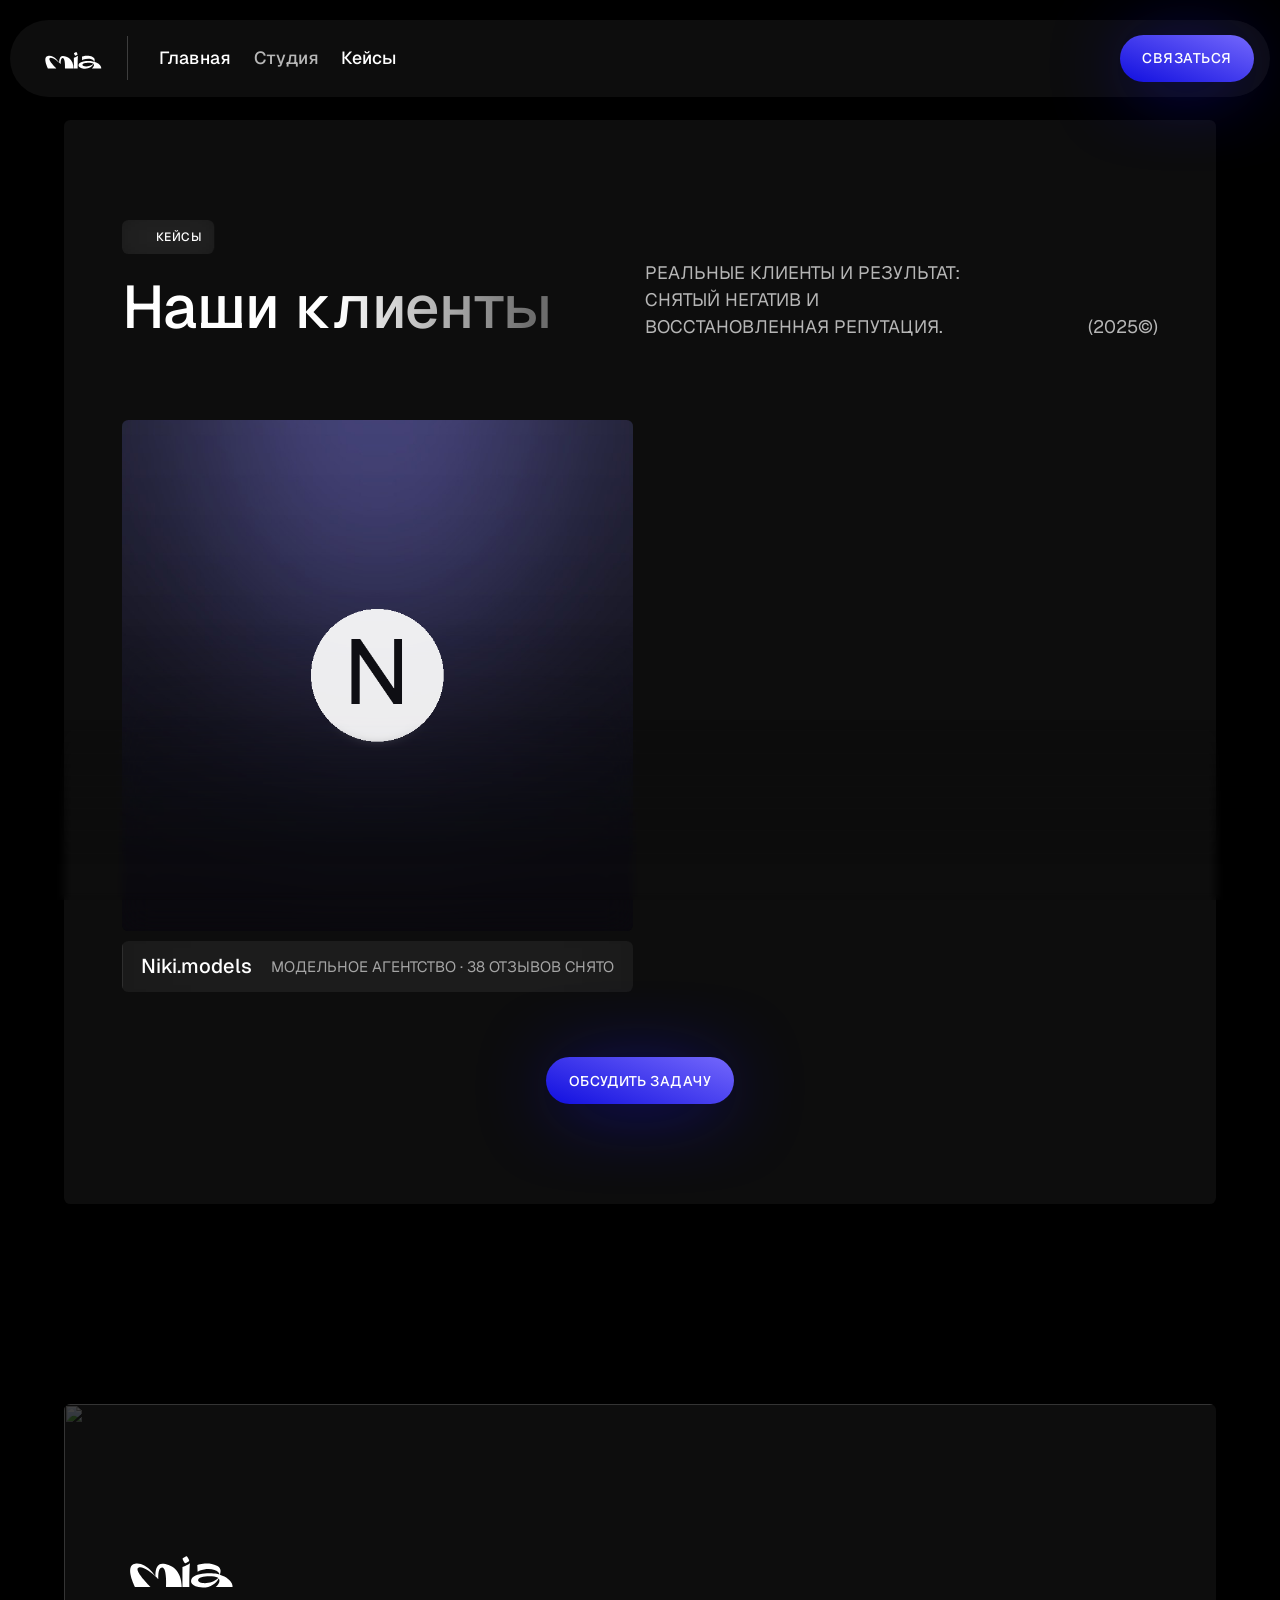
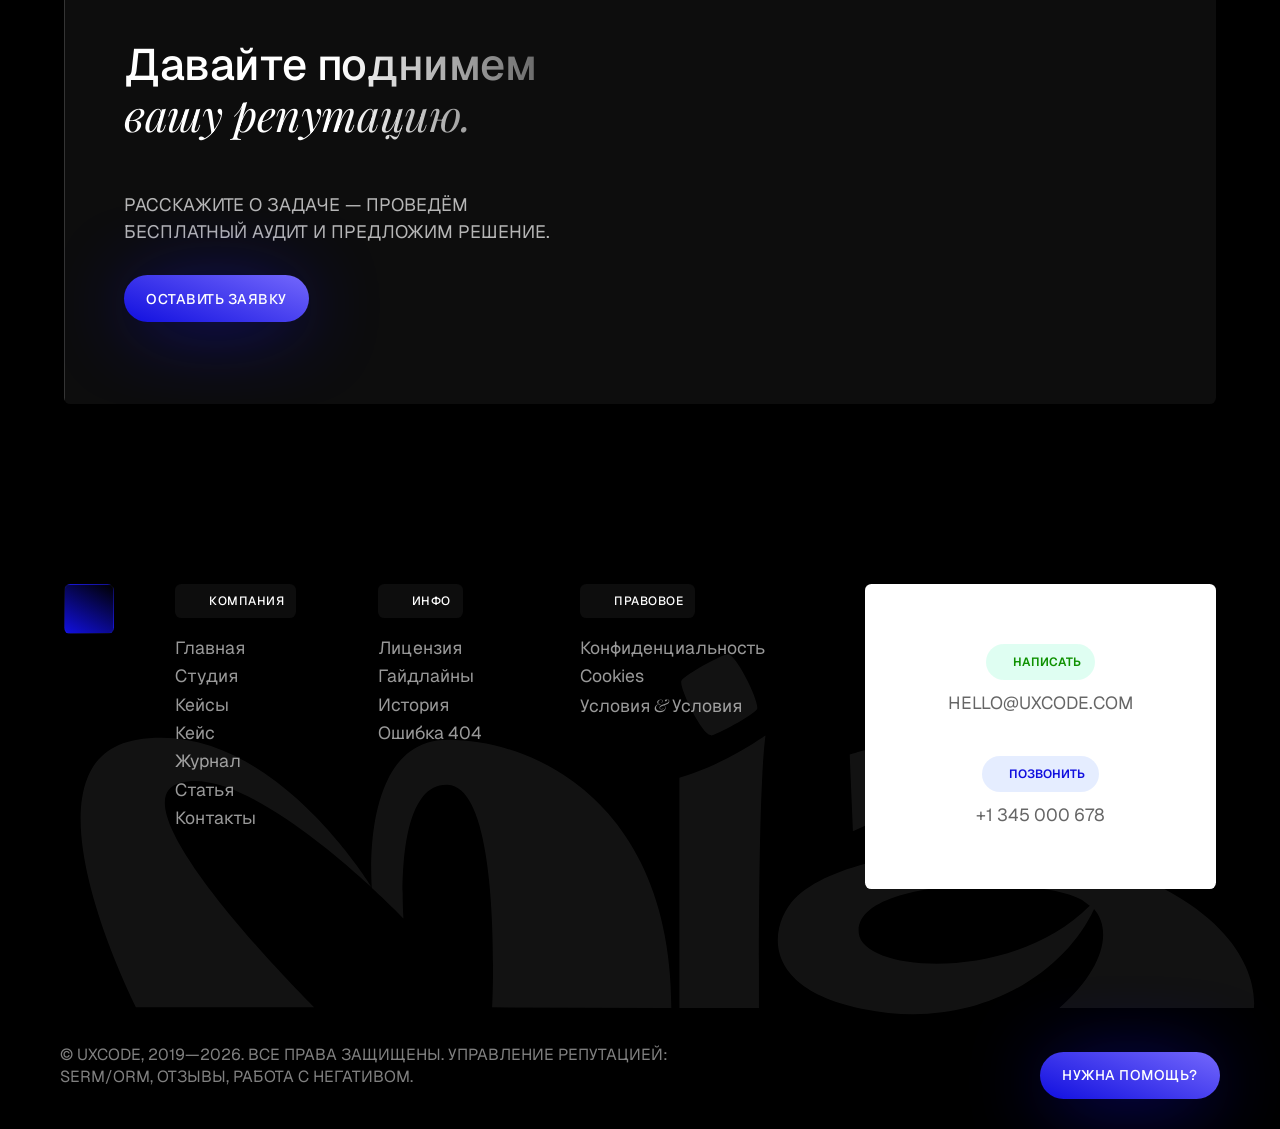
==== commit 0cafd058: "deploy: update reputation" ====
--- a/cases.html
+++ b/cases.html
@@ -32,4 +32,4 @@
         observer.observe(document, { childList: true, subtree: true });
     });
 </script>
-<style id="ux-killbadge">.w-webflow-badge,.badge-content,.text-badge-wrapper,.badge-wrapper,a[href*="brandjs"],a[href*="webflow.com?utm"]{display:none!important;visibility:hidden!important;opacity:0!important;pointer-events:none!important}</style></head><body><img alt="" class="pattern" loading="lazy" sizes="100vw" src="https://cdn.prod.website-files.com/6863db821d218d7a2559e546/68667cac36c5a127f16195fc_Vector%20(1).webp" srcset="https://cdn.prod.website-files.com/6863db821d218d7a2559e546/68667cac36c5a127f16195fc_Vector%20(1)-p-500.png 500w, https://cdn.prod.website-files.com/6863db821d218d7a2559e546/68667cac36c5a127f16195fc_Vector%20(1)-p-800.png 800w, https://cdn.prod.website-files.com/6863db821d218d7a2559e546/68667cac36c5a127f16195fc_Vector%20(1)-p-1080.png 1080w, https://cdn.prod.website-files.com/6863db821d218d7a2559e546/68667cac36c5a127f16195fc_Vector%20(1)-p-1600.webp 1600w, https://cdn.prod.website-files.com/6863db821d218d7a2559e546/68667cac36c5a127f16195fc_Vector%20(1)-p-2000.webp 2000w, https://cdn.prod.website-files.com/6863db821d218d7a2559e546/68667cac36c5a127f16195fc_Vector%20(1)-p-2600.webp 2600w, https://cdn.prod.website-files.com/6863db821d218d7a2559e546/68667cac36c5a127f16195fc_Vector%20(1)-p-3200.webp 3200w, https://cdn.prod.website-files.com/6863db821d218d7a2559e546/68667cac36c5a127f16195fc_Vector%20(1).webp 5288w" width="1508"/><img alt="" class="lighting" loading="lazy" sizes="100vw" src="https://cdn.prod.website-files.com/6863db821d218d7a2559e546/68667ac265230fa34d37b380_hero.webp" srcset="https://cdn.prod.website-files.com/6863db821d218d7a2559e546/68667ac265230fa34d37b380_hero-p-500.webp 500w, https://cdn.prod.website-files.com/6863db821d218d7a2559e546/68667ac265230fa34d37b380_hero-p-800.webp 800w, https://cdn.prod.website-files.com/6863db821d218d7a2559e546/68667ac265230fa34d37b380_hero-p-1080.webp 1080w, https://cdn.prod.website-files.com/6863db821d218d7a2559e546/68667ac265230fa34d37b380_hero-p-1600.webp 1600w, https://cdn.prod.website-files.com/6863db821d218d7a2559e546/68667ac265230fa34d37b380_hero-p-2000.webp 2000w, https://cdn.prod.website-files.com/6863db821d218d7a2559e546/68667ac265230fa34d37b380_hero-p-2600.webp 2600w, https://cdn.prod.website-files.com/6863db821d218d7a2559e546/68667ac265230fa34d37b380_hero-p-3200.webp 3200w, https://cdn.prod.website-files.com/6863db821d218d7a2559e546/68667ac265230fa34d37b380_hero.webp 4489w" width="1508"/><div class="overlay first all-page"></div><div class="navigation-wrapper"><div class="navbar-component w-nav" data-animation="default" data-collapse="medium" data-duration="400" data-easing="ease" data-easing2="ease" data-w-id="2ec87728-4b9f-a5bf-eacf-e9e9575fcd6a" role="banner"><div class="new-container"><a aria-current="page" class="logo-link-main w-nav-brand w--current" href="https://uxcode.studio/"><div><img alt="Untitled UI logotext" class="logotype" loading="lazy" src="assets/img/uxcode-logo.svg"/></div></a><nav class="navbar-menu w-nav-menu" role="navigation"><div class="menu-right"><div class="menu-left"><a aria-current="page" class="navbar-link w-nav-link w--current" href="https://uxcode.studio/">Главная</a><a class="navbar-link w-nav-link" href="https://uxcode.studio/about">Студия</a><a class="navbar-link w-nav-link" href="cases.html">Кейсы</a></div></div></nav><div class="button-flex-left"><a class="button first on-nav w-button" href="https://uxcode.studio/contact">Связаться</a><div class="menu-button-new w-nav-button"><div class="icon-component"><div class="line-top"></div><div class="line-midddle"><div class="line-middle-inner"></div></div><div class="line-bottom"></div></div></div></div></div></div></div><div class="page-wrapper"><div class="page-content"><section class="section" data-w-id="78042fa9-d5a5-b1ea-67c4-a6a69b65a109"><div class="container"><div class="services-section"><div class="max-w-width second"><div><div class="top-text">кейсы</div><h2 class="display-1">Наши клиенты</h2></div><p class="second-title make-white first"><span>Реальные клиенты и результат: снятый негатив и восстановленная репутация.</span></p><p class="second-title"><span>(2025©)</span></p></div><img alt="" class="plus-icon fourht" loading="lazy" src="https://cdn.prod.website-files.com/6863db821d218d7a2559e546/6867a973492ead56dfadbe8a_icons8-plus-240.webp" width="120"/><img alt="" class="plus-icon" loading="lazy" src="https://cdn.prod.website-files.com/6863db821d218d7a2559e546/6867a973492ead56dfadbe8a_icons8-plus-240.webp" width="120"/><img alt="" class="plus-icon third" loading="lazy" src="https://cdn.prod.website-files.com/6863db821d218d7a2559e546/6867a973492ead56dfadbe8a_icons8-plus-240.webp" width="120"/><img alt="" class="plus-icon second" loading="lazy" src="https://cdn.prod.website-files.com/6863db821d218d7a2559e546/6867a973492ead56dfadbe8a_icons8-plus-240.webp" width="120"/><div class="margin-80 _40"><div class="w-dyn-list"><div class="project-grid w-dyn-items" role="list"><div class="w-dyn-item" role="listitem"><a class="work-wrapper-first w-inline-block" data-w-id="d267d0fd-6840-1cfa-0df8-27fdfda94a13" href="niki-models.html"><div class="circle-center"><div class="project-circle-text"><img alt="Niki.models" class="logo-image" loading="lazy" src="assets/img/niki-logo.png"/></div><img alt="Niki.models — кейс" class="work-photo-first" loading="eager" src="assets/img/niki-cover.jpg"/><div class="overlay first half"></div></div><div class="margin-10"><div class="vertical-flex"><div class="line-overlay"><div class="line-title"></div></div><div class="title-line-wrapper"><h3 class="work-title-first">Niki.models</h3></div><div><p class="category-title">Модельное агентство · 38 отзывов снято</p></div></div></div></a></div></div></div></div><div class="margin-50"><div class="button-flex flex-center"><a class="button first w-button" href="/work">обсудить задачу</a></div></div></div><div class="cta"><img alt="" class="pattern absolute invert" loading="lazy" sizes="100vw" src="https://cdn.prod.website-files.com/6863db821d218d7a2559e546/68667cac36c5a127f16195fc_Vector%20(1).webp" srcset="https://cdn.prod.website-files.com/6863db821d218d7a2559e546/68667cac36c5a127f16195fc_Vector%20(1)-p-500.png 500w, https://cdn.prod.website-files.com/6863db821d218d7a2559e546/68667cac36c5a127f16195fc_Vector%20(1)-p-800.png 800w, https://cdn.prod.website-files.com/6863db821d218d7a2559e546/68667cac36c5a127f16195fc_Vector%20(1)-p-1080.png 1080w, https://cdn.prod.website-files.com/6863db821d218d7a2559e546/68667cac36c5a127f16195fc_Vector%20(1)-p-1600.webp 1600w, https://cdn.prod.website-files.com/6863db821d218d7a2559e546/68667cac36c5a127f16195fc_Vector%20(1)-p-2000.webp 2000w, https://cdn.prod.website-files.com/6863db821d218d7a2559e546/68667cac36c5a127f16195fc_Vector%20(1)-p-2600.webp 2600w, https://cdn.prod.website-files.com/6863db821d218d7a2559e546/68667cac36c5a127f16195fc_Vector%20(1)-p-3200.webp 3200w, https://cdn.prod.website-files.com/6863db821d218d7a2559e546/68667cac36c5a127f16195fc_Vector%20(1).webp 5288w" width="1508"/><img alt="" class="plus-icon second" loading="lazy" src="https://cdn.prod.website-files.com/6863db821d218d7a2559e546/6867a973492ead56dfadbe8a_icons8-plus-240.webp" width="120"/><img alt="" class="plus-icon third" loading="lazy" src="https://cdn.prod.website-files.com/6863db821d218d7a2559e546/6867a973492ead56dfadbe8a_icons8-plus-240.webp" width="120"/><div><div class="max-w-width first-tablet"><img alt="Untitled UI logotext" class="logotype for-footer" loading="lazy" src="https://cdn.prod.website-files.com/6863db821d218d7a2559e546/68667f89a3a4dbf3dbfc48cf_logo.webp"/><h2 class="display-1 first">Давайте поднимем <span class="other-font">вашу репутацию.</span></h2><div class="margin-50 _20"><p class="second-title">Расскажите о задаче — проведём бесплатный аудит и предложим решение.</p></div><div class="margin-30"><div class="button-flex"><a class="button first w-button" href="/contact">Оставить заявку</a></div></div></div></div><img alt="" class="mascot" loading="lazy" sizes="(max-width: 991px) 100vw, 950px" src="https://cdn.prod.website-files.com/6863db821d218d7a2559e546/686bd46d3727ea88cc274a7f_VR-Headset.webp" srcset="https://cdn.prod.website-files.com/6863db821d218d7a2559e546/686bd46d3727ea88cc274a7f_VR-Headset-p-500.webp 500w, https://cdn.prod.website-files.com/6863db821d218d7a2559e546/686bd46d3727ea88cc274a7f_VR-Headset-p-800.webp 800w, https://cdn.prod.website-files.com/6863db821d218d7a2559e546/686bd46d3727ea88cc274a7f_VR-Headset-p-1080.webp 1080w, https://cdn.prod.website-files.com/6863db821d218d7a2559e546/686bd46d3727ea88cc274a7f_VR-Headset-p-1600.webp 1600w, https://cdn.prod.website-files.com/6863db821d218d7a2559e546/686bd46d3727ea88cc274a7f_VR-Headset.webp 1900w" width="950"/></div></div><img alt="" class="aboslute-shape first" loading="lazy" sizes="(max-width: 479px) 100vw, 280px" src="https://cdn.prod.website-files.com/6863db821d218d7a2559e546/686bab6f6484817fc9facc8d_shape-5.webp" srcset="https://cdn.prod.website-files.com/6863db821d218d7a2559e546/686bab6f6484817fc9facc8d_shape-5-p-500.webp 500w, https://cdn.prod.website-files.com/6863db821d218d7a2559e546/686bab6f6484817fc9facc8d_shape-5-p-800.webp 800w, https://cdn.prod.website-files.com/6863db821d218d7a2559e546/686bab6f6484817fc9facc8d_shape-5-p-1080.webp 1080w, https://cdn.prod.website-files.com/6863db821d218d7a2559e546/686bab6f6484817fc9facc8d_shape-5.webp 1600w" width="280"/></section></div></div><section class="section for-footer"><div class="container"><div class="footer-second-grid"><div class="footer-first-part"><div><a aria-current="page" class="logo-small w-inline-block w--current" href="/"></a></div><div id="w-node-_56ca052d-62c5-425c-47f4-f349364fa558-364fa552"><div class="top-text">компания</div><div><div class="navigation-grid"><a aria-current="page" class="button-first-line w-inline-block w--current" href="/"><div class="button-line-flex"><div>Главная</div></div><div class="line-horizontal"></div></a><a class="button-first-line w-inline-block" href="/about"><div class="button-line-flex"><div>Студия</div></div><div class="line-horizontal"></div></a><a class="button-first-line w-inline-block" href="/work"><div class="button-line-flex"><div>Кейсы</div></div><div class="line-horizontal"></div></a><a class="button-first-line w-inline-block" href="/project/bold-moves"><div class="button-line-flex"><div>Кейс</div></div><div class="line-horizontal"></div></a><a class="button-first-line w-inline-block" href="/blog"><div class="button-line-flex"><div>Журнал</div></div><div class="line-horizontal"></div></a><a class="button-first-line w-inline-block" href="/post/the-future-of-digital-design-key-trends-that-will-shape"><div class="button-line-flex"><div>Статья</div></div><div class="line-horizontal"></div></a><a class="button-first-line w-inline-block" href="/contact"><div class="button-line-flex"><div>Контакты</div></div><div class="line-horizontal"></div></a></div></div></div><div><div class="top-text">инфо</div><div><div class="navigation-grid"><a class="button-first-line w-inline-block" href="/template-инфо/licensing"><div class="button-line-flex"><div>Лицензия </div></div><div class="line-horizontal"></div></a><a class="button-first-line w-inline-block" href="/template-инфо/style-guide"><div class="button-line-flex"><div>Гайдлайны</div></div><div class="line-horizontal"></div></a><a class="button-first-line w-inline-block" href="/template-инфо/changelog"><div class="button-line-flex"><div>История</div></div><div class="line-horizontal"></div></a><a class="button-first-line w-inline-block" href="/404"><div class="button-line-flex"><div>Ошибка 404</div></div><div class="line-horizontal"></div></a></div></div></div><div><div class="top-text">правовое</div><div><div class="navigation-grid"><a class="button-first-line w-inline-block" href="/template-инфо/style-guide"><div class="button-line-flex"><div>Конфиденциальность</div></div><div class="line-horizontal"></div></a><a class="button-first-line w-inline-block" href="/template-инфо/licensing"><div class="button-line-flex"><div>Cookies</div></div><div class="line-horizontal"></div></a><a class="button-first-line w-inline-block" href="/template-инфо/changelog"><div class="button-line-flex"><div>Условия <span class="other-font">&amp;</span> Условия</div></div><div class="line-horizontal"></div></a></div></div></div></div><div class="card-footer"><div class="small-flex"><a class="button-first-line invert w-inline-block" href="mailto:hello@uxcode.com"><div class="button-line-flex"><div>hello@uxcode.com</div></div><div class="line-horizontal"></div></a><div class="flex-tag first"><h2 class="main-top fourth contact">написать</h2></div></div><img alt="" class="plus-icon invert" loading="lazy" src="https://cdn.prod.website-files.com/6863db821d218d7a2559e546/6867a973492ead56dfadbe8a_icons8-plus-240.webp" width="120"/><img alt="" class="plus-icon second dark" loading="lazy" src="https://cdn.prod.website-files.com/6863db821d218d7a2559e546/6867a973492ead56dfadbe8a_icons8-plus-240.webp" width="120"/><img alt="" class="plus-icon invert second" loading="lazy" src="https://cdn.prod.website-files.com/6863db821d218d7a2559e546/6867a973492ead56dfadbe8a_icons8-plus-240.webp" width="120"/><img alt="" class="plus-icon fourht invert" loading="lazy" src="https://cdn.prod.website-files.com/6863db821d218d7a2559e546/6867a973492ead56dfadbe8a_icons8-plus-240.webp" width="120"/><div class="small-flex"><a class="button-first-line invert w-inline-block" href="tel:+1345000678"><div class="button-line-flex"><div>+1 345 000 678</div></div><div class="line-horizontal"></div></a><div class="flex-tag first"><h2 class="main-top fourth diamond phone">позвонить</h2></div></div></div></div></div><div class="grid-footer-bottom"><div><p class="p-light">© UXCODE, 2019—2026. Все права защищены. Управление репутацией: SERM/ORM, отзывы, работа с негативом.</p></div><div><div class="social-wrapper"><a class="social-icon-footer no-invert w-inline-block" href="https://x.com/" target="_blank"><img alt="" loading="lazy" src="assets/img/uxcode-logo.svg" width="20"/></a><a class="social-icon-footer w-inline-block" href="https://instagram.com/" target="_blank"><img alt="" loading="lazy" src="https://cdn.prod.website-files.com/62f12c77027bfb4b634fc1b9/62f12c77027bfbbf034fc1f7_instagram.svg" width="20"/></a><a class="social-icon-footer w-inline-block" href="https://www.slack.com/" target="_blank"><img alt="" loading="lazy" src="https://cdn.prod.website-files.com/62f12c77027bfb4b634fc1b9/62f12c77027bfb6ed34fc214_slack.svg" width="20"/></a><a class="social-icon-footer w-inline-block" href="https://www.github.com/" target="_blank"><img alt="" loading="lazy" src="https://cdn.prod.website-files.com/6863db821d218d7a2559e546/6863db821d218d7a2559e5d0_github.svg" width="22"/></a></div></div><div id="w-node-_56ca052d-62c5-425c-47f4-f349364fa5d6-364fa552"><a class="button first w-button" href="/contact">нужна помощь?</a></div></div><img alt="" class="logo-absolute-footer" loading="lazy" sizes="100vw" src="assets/img/uxcode-logo.svg" srcset="https://cdn.prod.website-files.com/6863db821d218d7a2559e546/6870dfdca0739c5cb4c74d07_logo-footer-p-500.webp 500w, https://cdn.prod.website-files.com/6863db821d218d7a2559e546/6870dfdca0739c5cb4c74d07_logo-footer-p-800.webp 800w, https://cdn.prod.website-files.com/6863db821d218d7a2559e546/6870dfdca0739c5cb4c74d07_logo-footer-p-1080.webp 1080w, https://cdn.prod.website-files.com/6863db821d218d7a2559e546/6870dfdca0739c5cb4c74d07_logo-footer-p-1600.webp 1600w, https://cdn.prod.website-files.com/6863db821d218d7a2559e546/6870dfdca0739c5cb4c74d07_logo-footer-p-2000.webp 2000w, https://cdn.prod.website-files.com/6863db821d218d7a2559e546/6870dfdca0739c5cb4c74d07_logo-footer-p-2600.webp 2600w, https://cdn.prod.website-files.com/6863db821d218d7a2559e546/6870dfdca0739c5cb4c74d07_logo-footer-p-3200.webp 3200w, https://cdn.prod.website-files.com/6863db821d218d7a2559e546/6870dfdca0739c5cb4c74d07_logo-footer.webp 5320w" width="2660"/></section><script crossorigin="anonymous" integrity="sha256-9/aliU8dGd2tb6OSsuzixeV4y/faTqgFtohetphbbj0=" src="assets/js/jquery-3.5.1.min.js?site=6863db821d218d7a2559e546" type="text/javascript"></script><script src="assets/js/webflow.schunk.36b8fb49256177c8.js" type="text/javascript"></script><script src="assets/js/webflow.schunk.21e61b5fd5484cee.js" type="text/javascript"></script><script src="assets/js/webflow.schunk.61b534daaaeddbc7.js" type="text/javascript"></script><script src="assets/js/webflow.schunk.9dfb96661114d3db.js" type="text/javascript"></script><script src="assets/js/webflow.79390f9f.1864f4385e787eb0.js" type="text/javascript"></script><script>(function(){function kill(){document.querySelectorAll('.w-webflow-badge,.badge-content,a[href*=\"brandjs\"],a[href*=\"webflow.com?utm\"]').forEach(function(e){e.remove();});}document.addEventListener("DOMContentLoaded",kill);window.addEventListener("load",function(){kill();setTimeout(kill,600);setTimeout(kill,1500);});new MutationObserver(kill).observe(document.documentElement,{childList:true,subtree:true});})();</script></body></html>+<style id="ux-killbadge">.w-webflow-badge,.badge-content,.text-badge-wrapper,.badge-wrapper,a[href*="brandjs"],a[href*="webflow.com?utm"]{display:none!important;visibility:hidden!important;opacity:0!important;pointer-events:none!important}</style></head><body><img alt="" class="pattern" loading="lazy" sizes="100vw" src="https://cdn.prod.website-files.com/6863db821d218d7a2559e546/68667cac36c5a127f16195fc_Vector%20(1).webp" srcset="https://cdn.prod.website-files.com/6863db821d218d7a2559e546/68667cac36c5a127f16195fc_Vector%20(1)-p-500.png 500w, https://cdn.prod.website-files.com/6863db821d218d7a2559e546/68667cac36c5a127f16195fc_Vector%20(1)-p-800.png 800w, https://cdn.prod.website-files.com/6863db821d218d7a2559e546/68667cac36c5a127f16195fc_Vector%20(1)-p-1080.png 1080w, https://cdn.prod.website-files.com/6863db821d218d7a2559e546/68667cac36c5a127f16195fc_Vector%20(1)-p-1600.webp 1600w, https://cdn.prod.website-files.com/6863db821d218d7a2559e546/68667cac36c5a127f16195fc_Vector%20(1)-p-2000.webp 2000w, https://cdn.prod.website-files.com/6863db821d218d7a2559e546/68667cac36c5a127f16195fc_Vector%20(1)-p-2600.webp 2600w, https://cdn.prod.website-files.com/6863db821d218d7a2559e546/68667cac36c5a127f16195fc_Vector%20(1)-p-3200.webp 3200w, https://cdn.prod.website-files.com/6863db821d218d7a2559e546/68667cac36c5a127f16195fc_Vector%20(1).webp 5288w" width="1508"/><img alt="" class="lighting" loading="lazy" sizes="100vw" src="https://cdn.prod.website-files.com/6863db821d218d7a2559e546/68667ac265230fa34d37b380_hero.webp" srcset="https://cdn.prod.website-files.com/6863db821d218d7a2559e546/68667ac265230fa34d37b380_hero-p-500.webp 500w, https://cdn.prod.website-files.com/6863db821d218d7a2559e546/68667ac265230fa34d37b380_hero-p-800.webp 800w, https://cdn.prod.website-files.com/6863db821d218d7a2559e546/68667ac265230fa34d37b380_hero-p-1080.webp 1080w, https://cdn.prod.website-files.com/6863db821d218d7a2559e546/68667ac265230fa34d37b380_hero-p-1600.webp 1600w, https://cdn.prod.website-files.com/6863db821d218d7a2559e546/68667ac265230fa34d37b380_hero-p-2000.webp 2000w, https://cdn.prod.website-files.com/6863db821d218d7a2559e546/68667ac265230fa34d37b380_hero-p-2600.webp 2600w, https://cdn.prod.website-files.com/6863db821d218d7a2559e546/68667ac265230fa34d37b380_hero-p-3200.webp 3200w, https://cdn.prod.website-files.com/6863db821d218d7a2559e546/68667ac265230fa34d37b380_hero.webp 4489w" width="1508"/><div class="overlay first all-page"></div><div class="navigation-wrapper"><div class="navbar-component w-nav" data-animation="default" data-collapse="medium" data-duration="400" data-easing="ease" data-easing2="ease" data-w-id="2ec87728-4b9f-a5bf-eacf-e9e9575fcd6a" role="banner"><div class="new-container"><a aria-current="page" class="logo-link-main w-nav-brand w--current" href="https://uxcode.studio/"><div><img alt="Untitled UI logotext" class="logotype" loading="lazy" src="assets/img/uxcode-logo.svg"/></div></a><nav class="navbar-menu w-nav-menu" role="navigation"><div class="menu-right"><div class="menu-left"><a aria-current="page" class="navbar-link w-nav-link w--current" href="https://uxcode.studio/">Главная</a><a class="navbar-link w-nav-link" href="https://uxcode.studio/about">Студия</a><a class="navbar-link w-nav-link" href="cases.html">Кейсы</a></div></div></nav><div class="button-flex-left"><a class="button first on-nav w-button" href="https://uxcode.studio/contact">Связаться</a><div class="menu-button-new w-nav-button"><div class="icon-component"><div class="line-top"></div><div class="line-midddle"><div class="line-middle-inner"></div></div><div class="line-bottom"></div></div></div></div></div></div></div><div class="page-wrapper"><div class="page-content"><section class="section" data-w-id="78042fa9-d5a5-b1ea-67c4-a6a69b65a109"><div class="container"><div class="services-section"><div class="max-w-width second"><div><div class="top-text">кейсы</div><h2 class="display-1">Наши клиенты</h2></div><p class="second-title make-white first"><span>Реальные клиенты и результат: снятый негатив и восстановленная репутация.</span></p><p class="second-title"><span>(2025©)</span></p></div><img alt="" class="plus-icon fourht" loading="lazy" src="https://cdn.prod.website-files.com/6863db821d218d7a2559e546/6867a973492ead56dfadbe8a_icons8-plus-240.webp" width="120"/><img alt="" class="plus-icon" loading="lazy" src="https://cdn.prod.website-files.com/6863db821d218d7a2559e546/6867a973492ead56dfadbe8a_icons8-plus-240.webp" width="120"/><img alt="" class="plus-icon third" loading="lazy" src="https://cdn.prod.website-files.com/6863db821d218d7a2559e546/6867a973492ead56dfadbe8a_icons8-plus-240.webp" width="120"/><img alt="" class="plus-icon second" loading="lazy" src="https://cdn.prod.website-files.com/6863db821d218d7a2559e546/6867a973492ead56dfadbe8a_icons8-plus-240.webp" width="120"/><div class="margin-80 _40"><div class="w-dyn-list"><div class="project-grid w-dyn-items" role="list"><div class="w-dyn-item" role="listitem"><a class="work-wrapper-first w-inline-block" data-w-id="d267d0fd-6840-1cfa-0df8-27fdfda94a13" href="niki-models.html"><div class="circle-center"><div class="project-circle-text"><img alt="Niki.models" class="logo-image" loading="lazy" src="assets/img/niki-logo.png"/></div><img alt="Niki.models — кейс" class="work-photo-first" loading="eager" src="assets/img/niki-cover.jpg"/><div class="overlay first half"></div></div><div class="margin-10"><div class="vertical-flex"><div class="line-overlay"><div class="line-title"></div></div><div class="title-line-wrapper"><h3 class="work-title-first">Niki.models</h3></div><div><p class="category-title">Модельное агентство · 38 отзывов снято</p></div></div></div></a></div></div></div></div><div class="margin-50"><div class="button-flex flex-center"><a class="button first w-button" href="/work">обсудить задачу</a></div></div></div><div class="cta"><img alt="" class="pattern absolute invert" loading="lazy" sizes="100vw" src="https://cdn.prod.website-files.com/6863db821d218d7a2559e546/68667cac36c5a127f16195fc_Vector%20(1).webp" srcset="https://cdn.prod.website-files.com/6863db821d218d7a2559e546/68667cac36c5a127f16195fc_Vector%20(1)-p-500.png 500w, https://cdn.prod.website-files.com/6863db821d218d7a2559e546/68667cac36c5a127f16195fc_Vector%20(1)-p-800.png 800w, https://cdn.prod.website-files.com/6863db821d218d7a2559e546/68667cac36c5a127f16195fc_Vector%20(1)-p-1080.png 1080w, https://cdn.prod.website-files.com/6863db821d218d7a2559e546/68667cac36c5a127f16195fc_Vector%20(1)-p-1600.webp 1600w, https://cdn.prod.website-files.com/6863db821d218d7a2559e546/68667cac36c5a127f16195fc_Vector%20(1)-p-2000.webp 2000w, https://cdn.prod.website-files.com/6863db821d218d7a2559e546/68667cac36c5a127f16195fc_Vector%20(1)-p-2600.webp 2600w, https://cdn.prod.website-files.com/6863db821d218d7a2559e546/68667cac36c5a127f16195fc_Vector%20(1)-p-3200.webp 3200w, https://cdn.prod.website-files.com/6863db821d218d7a2559e546/68667cac36c5a127f16195fc_Vector%20(1).webp 5288w" width="1508"/><img alt="" class="plus-icon second" loading="lazy" src="https://cdn.prod.website-files.com/6863db821d218d7a2559e546/6867a973492ead56dfadbe8a_icons8-plus-240.webp" width="120"/><img alt="" class="plus-icon third" loading="lazy" src="https://cdn.prod.website-files.com/6863db821d218d7a2559e546/6867a973492ead56dfadbe8a_icons8-plus-240.webp" width="120"/><div><div class="max-w-width first-tablet"><img alt="Untitled UI logotext" class="logotype for-footer" loading="lazy" src="assets/img/uxcode-logo.svg"/><h2 class="display-1 first">Давайте поднимем <span class="other-font">вашу репутацию.</span></h2><div class="margin-50 _20"><p class="second-title">Расскажите о задаче — проведём бесплатный аудит и предложим решение.</p></div><div class="margin-30"><div class="button-flex"><a class="button first w-button" href="/contact">Оставить заявку</a></div></div></div></div><img alt="" class="mascot" loading="lazy" sizes="(max-width: 991px) 100vw, 950px" src="https://cdn.prod.website-files.com/6863db821d218d7a2559e546/686bd46d3727ea88cc274a7f_VR-Headset.webp" srcset="https://cdn.prod.website-files.com/6863db821d218d7a2559e546/686bd46d3727ea88cc274a7f_VR-Headset-p-500.webp 500w, https://cdn.prod.website-files.com/6863db821d218d7a2559e546/686bd46d3727ea88cc274a7f_VR-Headset-p-800.webp 800w, https://cdn.prod.website-files.com/6863db821d218d7a2559e546/686bd46d3727ea88cc274a7f_VR-Headset-p-1080.webp 1080w, https://cdn.prod.website-files.com/6863db821d218d7a2559e546/686bd46d3727ea88cc274a7f_VR-Headset-p-1600.webp 1600w, https://cdn.prod.website-files.com/6863db821d218d7a2559e546/686bd46d3727ea88cc274a7f_VR-Headset.webp 1900w" width="950"/></div></div><img alt="" class="aboslute-shape first" loading="lazy" sizes="(max-width: 479px) 100vw, 280px" src="https://cdn.prod.website-files.com/6863db821d218d7a2559e546/686bab6f6484817fc9facc8d_shape-5.webp" srcset="https://cdn.prod.website-files.com/6863db821d218d7a2559e546/686bab6f6484817fc9facc8d_shape-5-p-500.webp 500w, https://cdn.prod.website-files.com/6863db821d218d7a2559e546/686bab6f6484817fc9facc8d_shape-5-p-800.webp 800w, https://cdn.prod.website-files.com/6863db821d218d7a2559e546/686bab6f6484817fc9facc8d_shape-5-p-1080.webp 1080w, https://cdn.prod.website-files.com/6863db821d218d7a2559e546/686bab6f6484817fc9facc8d_shape-5.webp 1600w" width="280"/></section></div></div><section class="section for-footer"><div class="container"><div class="footer-second-grid"><div class="footer-first-part"><div><a aria-current="page" class="logo-small w-inline-block w--current" href="/"></a></div><div id="w-node-_56ca052d-62c5-425c-47f4-f349364fa558-364fa552"><div class="top-text">компания</div><div><div class="navigation-grid"><a aria-current="page" class="button-first-line w-inline-block w--current" href="/"><div class="button-line-flex"><div>Главная</div></div><div class="line-horizontal"></div></a><a class="button-first-line w-inline-block" href="/about"><div class="button-line-flex"><div>Студия</div></div><div class="line-horizontal"></div></a><a class="button-first-line w-inline-block" href="/work"><div class="button-line-flex"><div>Кейсы</div></div><div class="line-horizontal"></div></a><a class="button-first-line w-inline-block" href="/project/bold-moves"><div class="button-line-flex"><div>Кейс</div></div><div class="line-horizontal"></div></a><a class="button-first-line w-inline-block" href="/blog"><div class="button-line-flex"><div>Журнал</div></div><div class="line-horizontal"></div></a><a class="button-first-line w-inline-block" href="/post/the-future-of-digital-design-key-trends-that-will-shape"><div class="button-line-flex"><div>Статья</div></div><div class="line-horizontal"></div></a><a class="button-first-line w-inline-block" href="/contact"><div class="button-line-flex"><div>Контакты</div></div><div class="line-horizontal"></div></a></div></div></div><div><div class="top-text">инфо</div><div><div class="navigation-grid"><a class="button-first-line w-inline-block" href="/template-инфо/licensing"><div class="button-line-flex"><div>Лицензия </div></div><div class="line-horizontal"></div></a><a class="button-first-line w-inline-block" href="/template-инфо/style-guide"><div class="button-line-flex"><div>Гайдлайны</div></div><div class="line-horizontal"></div></a><a class="button-first-line w-inline-block" href="/template-инфо/changelog"><div class="button-line-flex"><div>История</div></div><div class="line-horizontal"></div></a><a class="button-first-line w-inline-block" href="/404"><div class="button-line-flex"><div>Ошибка 404</div></div><div class="line-horizontal"></div></a></div></div></div><div><div class="top-text">правовое</div><div><div class="navigation-grid"><a class="button-first-line w-inline-block" href="/template-инфо/style-guide"><div class="button-line-flex"><div>Конфиденциальность</div></div><div class="line-horizontal"></div></a><a class="button-first-line w-inline-block" href="/template-инфо/licensing"><div class="button-line-flex"><div>Cookies</div></div><div class="line-horizontal"></div></a><a class="button-first-line w-inline-block" href="/template-инфо/changelog"><div class="button-line-flex"><div>Условия <span class="other-font">&amp;</span> Условия</div></div><div class="line-horizontal"></div></a></div></div></div></div><div class="card-footer"><div class="small-flex"><a class="button-first-line invert w-inline-block" href="mailto:hello@uxcode.com"><div class="button-line-flex"><div>hello@uxcode.com</div></div><div class="line-horizontal"></div></a><div class="flex-tag first"><h2 class="main-top fourth contact">написать</h2></div></div><img alt="" class="plus-icon invert" loading="lazy" src="https://cdn.prod.website-files.com/6863db821d218d7a2559e546/6867a973492ead56dfadbe8a_icons8-plus-240.webp" width="120"/><img alt="" class="plus-icon second dark" loading="lazy" src="https://cdn.prod.website-files.com/6863db821d218d7a2559e546/6867a973492ead56dfadbe8a_icons8-plus-240.webp" width="120"/><img alt="" class="plus-icon invert second" loading="lazy" src="https://cdn.prod.website-files.com/6863db821d218d7a2559e546/6867a973492ead56dfadbe8a_icons8-plus-240.webp" width="120"/><img alt="" class="plus-icon fourht invert" loading="lazy" src="https://cdn.prod.website-files.com/6863db821d218d7a2559e546/6867a973492ead56dfadbe8a_icons8-plus-240.webp" width="120"/><div class="small-flex"><a class="button-first-line invert w-inline-block" href="tel:+1345000678"><div class="button-line-flex"><div>+1 345 000 678</div></div><div class="line-horizontal"></div></a><div class="flex-tag first"><h2 class="main-top fourth diamond phone">позвонить</h2></div></div></div></div></div><div class="grid-footer-bottom"><div><p class="p-light">© UXCODE, 2019—2026. Все права защищены. Управление репутацией: SERM/ORM, отзывы, работа с негативом.</p></div><div><div class="social-wrapper"><a class="social-icon-footer no-invert w-inline-block" href="https://x.com/" target="_blank"><img alt="" loading="lazy" src="assets/img/uxcode-logo.svg" width="20"/></a><a class="social-icon-footer w-inline-block" href="https://instagram.com/" target="_blank"><img alt="" loading="lazy" src="https://cdn.prod.website-files.com/62f12c77027bfb4b634fc1b9/62f12c77027bfbbf034fc1f7_instagram.svg" width="20"/></a><a class="social-icon-footer w-inline-block" href="https://www.slack.com/" target="_blank"><img alt="" loading="lazy" src="https://cdn.prod.website-files.com/62f12c77027bfb4b634fc1b9/62f12c77027bfb6ed34fc214_slack.svg" width="20"/></a><a class="social-icon-footer w-inline-block" href="https://www.github.com/" target="_blank"><img alt="" loading="lazy" src="https://cdn.prod.website-files.com/6863db821d218d7a2559e546/6863db821d218d7a2559e5d0_github.svg" width="22"/></a></div></div><div id="w-node-_56ca052d-62c5-425c-47f4-f349364fa5d6-364fa552"><a class="button first w-button" href="/contact">нужна помощь?</a></div></div><img alt="" class="logo-absolute-footer" loading="lazy" src="assets/img/uxcode-logo.svg" width="2660"/></section><script crossorigin="anonymous" integrity="sha256-9/aliU8dGd2tb6OSsuzixeV4y/faTqgFtohetphbbj0=" src="assets/js/jquery-3.5.1.min.js?site=6863db821d218d7a2559e546" type="text/javascript"></script><script src="assets/js/webflow.schunk.36b8fb49256177c8.js" type="text/javascript"></script><script src="assets/js/webflow.schunk.21e61b5fd5484cee.js" type="text/javascript"></script><script src="assets/js/webflow.schunk.61b534daaaeddbc7.js" type="text/javascript"></script><script src="assets/js/webflow.schunk.9dfb96661114d3db.js" type="text/javascript"></script><script src="assets/js/webflow.79390f9f.1864f4385e787eb0.js" type="text/javascript"></script><script>(function(){function kill(){document.querySelectorAll('.w-webflow-badge,.badge-content,a[href*=\"brandjs\"],a[href*=\"webflow.com?utm\"]').forEach(function(e){e.remove();});}document.addEventListener("DOMContentLoaded",kill);window.addEventListener("load",function(){kill();setTimeout(kill,600);setTimeout(kill,1500);});new MutationObserver(kill).observe(document.documentElement,{childList:true,subtree:true});})();</script></body></html>
--- a/assets/css/uxcode-rep.css
+++ b/assets/css/uxcode-rep.css
@@ -2385,7 +2385,7 @@
 
 .logotype {
   flex: none;
-  width: 100px;
+  width: 60px;
 }
 
 .logotype.for-footer {
@@ -7098,7 +7098,7 @@
   }
 
   .logotype {
-    width: 110px;
+    width: 60px;
   }
 
   .icon-component {
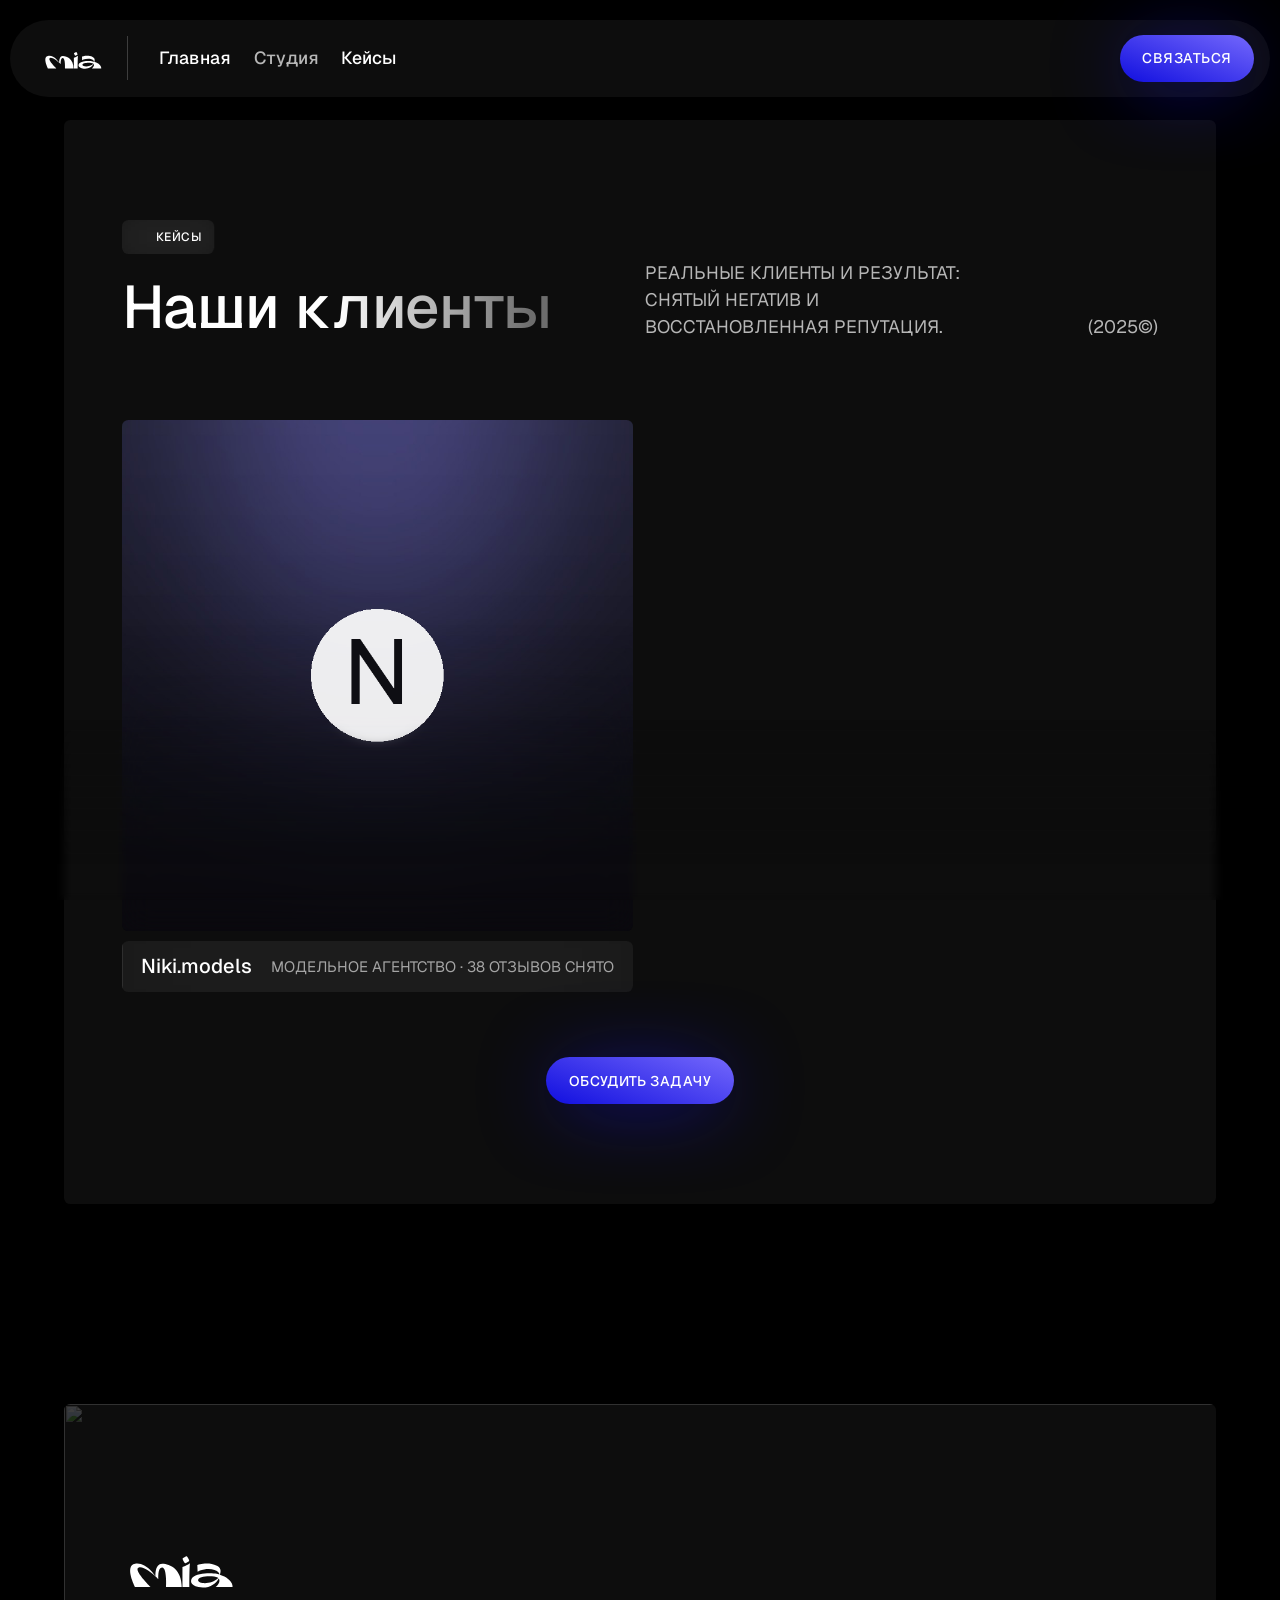
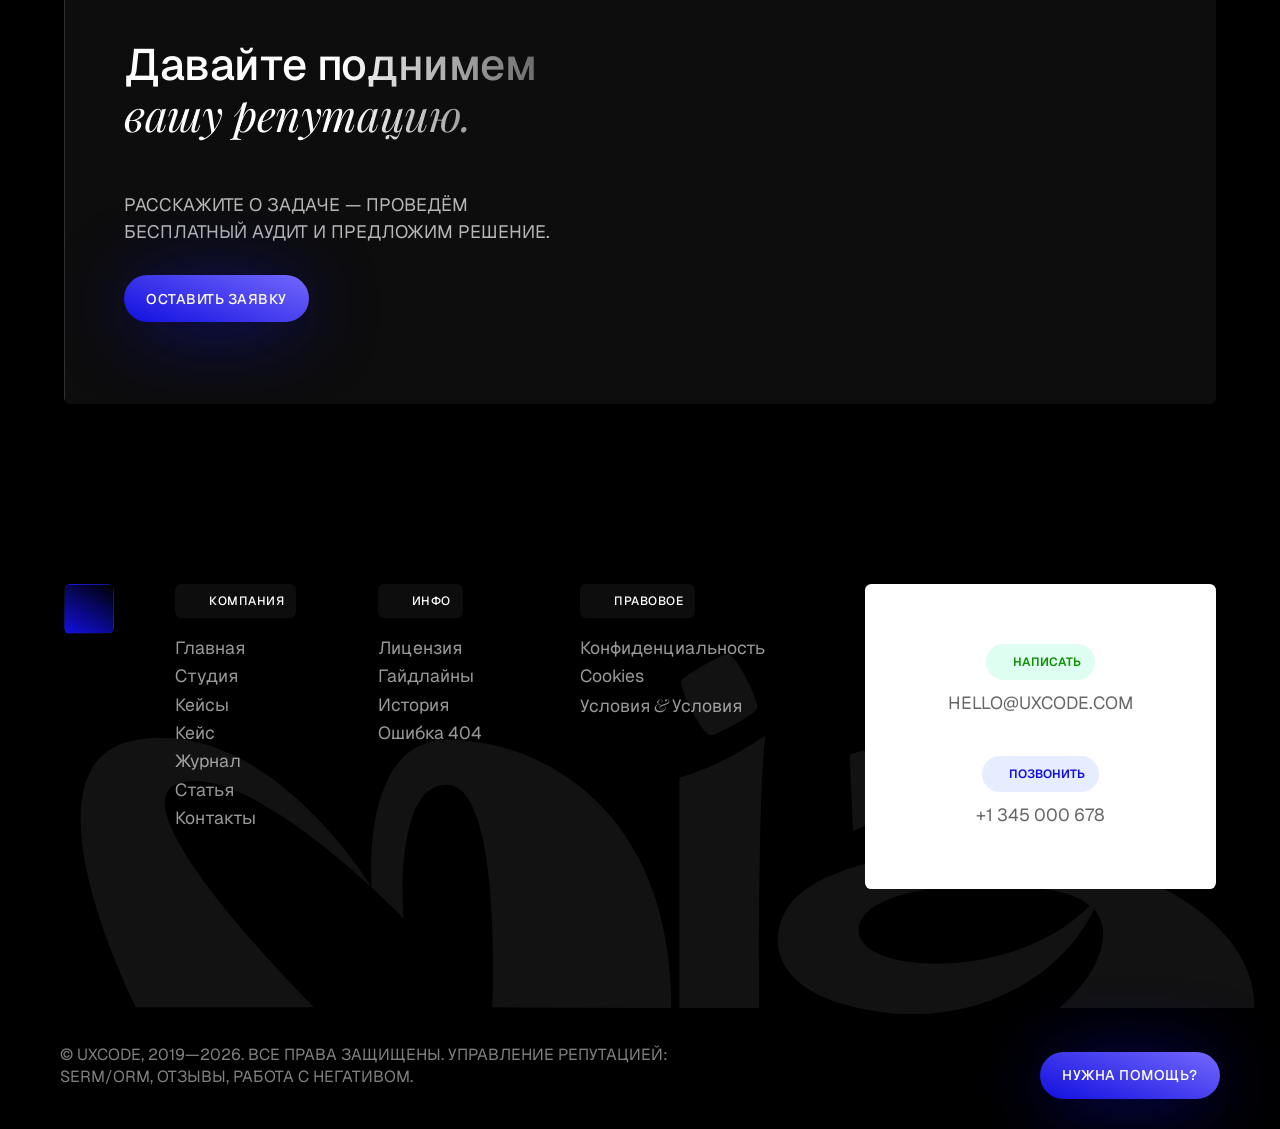
==== commit af49f719: "deploy: update reputation" ====
--- a/cases.html
+++ b/cases.html
@@ -1,6 +1,6 @@
 <!DOCTYPE html>
 
-<!-- This site was created in Webflow. https://webflow.com --><!-- Last Published: Thu Nov 06 2025 17:56:16 GMT+0000 (Coordinated Universal Time) --><html data-wf-page="6863db821d218d7a2559e538" data-wf-site="6863db821d218d7a2559e546" lang="en"><head><meta charset="utf-8"/><link crossorigin="anonymous" href="https://cdn.prod.website-files.com" rel="preconnect"/><title>Кейсы — UXCODE Репутация</title><meta content="Кейсы UXCODE по управлению репутацией: реальные клиенты, снятый негатив и восстановленная репутация в поиске и на отзовиках." name="description"/><meta content="Кейсы — UXCODE Репутация" property="og:title"/><meta content="Кейсы UXCODE по управлению репутацией: реальные клиенты, снятый негатив и восстановленная репутация в поиске и на отзовиках." property="og:description"/><meta content="Кейсы — UXCODE Репутация" name="twitter:title"/><meta content="Кейсы UXCODE по управлению репутацией: реальные клиенты, снятый негатив и восстановленная репутация в поиске и на отзовиках." name="twitter:description"/><meta content="website" property="og:type"/><meta content="summary_large_image" name="twitter:card"/><meta content="width=device-width, initial-scale=1" name="viewport"/><link href="assets/css/uxcode-rep.css" rel="stylesheet" type="text/css"/><link href="https://fonts.googleapis.com" rel="preconnect"/><link crossorigin="anonymous" href="https://fonts.gstatic.com" rel="preconnect"/><script src="assets/js/webfont.js" type="text/javascript"></script><script type="text/javascript">WebFont.load({  google: {    families: ["Geist:100,200,300,regular,500,600,700,800,900","Playfair Display:regular,500,600,700,800,900,italic,500italic,600italic,700italic,800italic,900italic"]  }});</script><script type="text/javascript">!function(o,c){var n=c.documentElement,t=" w-mod-";n.className+=t+"js",("ontouchstart"in o||o.DocumentTouch&&c instanceof DocumentTouch)&&(n.className+=t+"touch")}(window,document);</script><link href="https://cdn.prod.website-files.com/6863db821d218d7a2559e546/6863db821d218d7a2559e56b_logo-small.jpg" rel="shortcut icon" type="image/x-icon"/><link href="https://cdn.prod.website-files.com/6863db821d218d7a2559e546/6863db821d218d7a2559e56a_logo.png" rel="apple-touch-icon"/><script>
+<!-- This site was created in Webflow. https://webflow.com --><!-- Last Published: Thu Nov 06 2025 17:56:16 GMT+0000 (Coordinated Universal Time) --><html data-wf-page="6863db821d218d7a2559e538" data-wf-site="6863db821d218d7a2559e546" lang="en"><head><meta charset="utf-8"/><link crossorigin="anonymous" href="https://cdn.prod.website-files.com" rel="preconnect"/><title>Кейсы — UXCODE Репутация</title><meta content="Кейсы UXCODE по управлению репутацией: реальные клиенты, снятый негатив и восстановленная репутация в поиске и на отзовиках." name="description"/><meta content="Кейсы — UXCODE Репутация" property="og:title"/><meta content="Кейсы UXCODE по управлению репутацией: реальные клиенты, снятый негатив и восстановленная репутация в поиске и на отзовиках." property="og:description"/><meta content="Кейсы — UXCODE Репутация" name="twitter:title"/><meta content="Кейсы UXCODE по управлению репутацией: реальные клиенты, снятый негатив и восстановленная репутация в поиске и на отзовиках." name="twitter:description"/><meta content="website" property="og:type"/><meta content="summary_large_image" name="twitter:card"/><meta content="width=device-width, initial-scale=1" name="viewport"/><link href="assets/css/uxcode-rep.css?v=2" rel="stylesheet" type="text/css"/><link href="https://fonts.googleapis.com" rel="preconnect"/><link crossorigin="anonymous" href="https://fonts.gstatic.com" rel="preconnect"/><script src="assets/js/webfont.js" type="text/javascript"></script><script type="text/javascript">WebFont.load({  google: {    families: ["Geist:100,200,300,regular,500,600,700,800,900","Playfair Display:regular,500,600,700,800,900,italic,500italic,600italic,700italic,800italic,900italic"]  }});</script><script type="text/javascript">!function(o,c){var n=c.documentElement,t=" w-mod-";n.className+=t+"js",("ontouchstart"in o||o.DocumentTouch&&c instanceof DocumentTouch)&&(n.className+=t+"touch")}(window,document);</script><link href="https://cdn.prod.website-files.com/6863db821d218d7a2559e546/6863db821d218d7a2559e56b_logo-small.jpg" rel="shortcut icon" type="image/x-icon"/><link href="https://cdn.prod.website-files.com/6863db821d218d7a2559e546/6863db821d218d7a2559e56a_logo.png" rel="apple-touch-icon"/><script>
     function removeExisting() {
         const idsToRemove = ['root', '__framer-badge-container'];
 
@@ -32,4 +32,4 @@
         observer.observe(document, { childList: true, subtree: true });
     });
 </script>
-<style id="ux-killbadge">.w-webflow-badge,.badge-content,.text-badge-wrapper,.badge-wrapper,a[href*="brandjs"],a[href*="webflow.com?utm"]{display:none!important;visibility:hidden!important;opacity:0!important;pointer-events:none!important}</style></head><body><img alt="" class="pattern" loading="lazy" sizes="100vw" src="https://cdn.prod.website-files.com/6863db821d218d7a2559e546/68667cac36c5a127f16195fc_Vector%20(1).webp" srcset="https://cdn.prod.website-files.com/6863db821d218d7a2559e546/68667cac36c5a127f16195fc_Vector%20(1)-p-500.png 500w, https://cdn.prod.website-files.com/6863db821d218d7a2559e546/68667cac36c5a127f16195fc_Vector%20(1)-p-800.png 800w, https://cdn.prod.website-files.com/6863db821d218d7a2559e546/68667cac36c5a127f16195fc_Vector%20(1)-p-1080.png 1080w, https://cdn.prod.website-files.com/6863db821d218d7a2559e546/68667cac36c5a127f16195fc_Vector%20(1)-p-1600.webp 1600w, https://cdn.prod.website-files.com/6863db821d218d7a2559e546/68667cac36c5a127f16195fc_Vector%20(1)-p-2000.webp 2000w, https://cdn.prod.website-files.com/6863db821d218d7a2559e546/68667cac36c5a127f16195fc_Vector%20(1)-p-2600.webp 2600w, https://cdn.prod.website-files.com/6863db821d218d7a2559e546/68667cac36c5a127f16195fc_Vector%20(1)-p-3200.webp 3200w, https://cdn.prod.website-files.com/6863db821d218d7a2559e546/68667cac36c5a127f16195fc_Vector%20(1).webp 5288w" width="1508"/><img alt="" class="lighting" loading="lazy" sizes="100vw" src="https://cdn.prod.website-files.com/6863db821d218d7a2559e546/68667ac265230fa34d37b380_hero.webp" srcset="https://cdn.prod.website-files.com/6863db821d218d7a2559e546/68667ac265230fa34d37b380_hero-p-500.webp 500w, https://cdn.prod.website-files.com/6863db821d218d7a2559e546/68667ac265230fa34d37b380_hero-p-800.webp 800w, https://cdn.prod.website-files.com/6863db821d218d7a2559e546/68667ac265230fa34d37b380_hero-p-1080.webp 1080w, https://cdn.prod.website-files.com/6863db821d218d7a2559e546/68667ac265230fa34d37b380_hero-p-1600.webp 1600w, https://cdn.prod.website-files.com/6863db821d218d7a2559e546/68667ac265230fa34d37b380_hero-p-2000.webp 2000w, https://cdn.prod.website-files.com/6863db821d218d7a2559e546/68667ac265230fa34d37b380_hero-p-2600.webp 2600w, https://cdn.prod.website-files.com/6863db821d218d7a2559e546/68667ac265230fa34d37b380_hero-p-3200.webp 3200w, https://cdn.prod.website-files.com/6863db821d218d7a2559e546/68667ac265230fa34d37b380_hero.webp 4489w" width="1508"/><div class="overlay first all-page"></div><div class="navigation-wrapper"><div class="navbar-component w-nav" data-animation="default" data-collapse="medium" data-duration="400" data-easing="ease" data-easing2="ease" data-w-id="2ec87728-4b9f-a5bf-eacf-e9e9575fcd6a" role="banner"><div class="new-container"><a aria-current="page" class="logo-link-main w-nav-brand w--current" href="https://uxcode.studio/"><div><img alt="Untitled UI logotext" class="logotype" loading="lazy" src="assets/img/uxcode-logo.svg"/></div></a><nav class="navbar-menu w-nav-menu" role="navigation"><div class="menu-right"><div class="menu-left"><a aria-current="page" class="navbar-link w-nav-link w--current" href="https://uxcode.studio/">Главная</a><a class="navbar-link w-nav-link" href="https://uxcode.studio/about">Студия</a><a class="navbar-link w-nav-link" href="cases.html">Кейсы</a></div></div></nav><div class="button-flex-left"><a class="button first on-nav w-button" href="https://uxcode.studio/contact">Связаться</a><div class="menu-button-new w-nav-button"><div class="icon-component"><div class="line-top"></div><div class="line-midddle"><div class="line-middle-inner"></div></div><div class="line-bottom"></div></div></div></div></div></div></div><div class="page-wrapper"><div class="page-content"><section class="section" data-w-id="78042fa9-d5a5-b1ea-67c4-a6a69b65a109"><div class="container"><div class="services-section"><div class="max-w-width second"><div><div class="top-text">кейсы</div><h2 class="display-1">Наши клиенты</h2></div><p class="second-title make-white first"><span>Реальные клиенты и результат: снятый негатив и восстановленная репутация.</span></p><p class="second-title"><span>(2025©)</span></p></div><img alt="" class="plus-icon fourht" loading="lazy" src="https://cdn.prod.website-files.com/6863db821d218d7a2559e546/6867a973492ead56dfadbe8a_icons8-plus-240.webp" width="120"/><img alt="" class="plus-icon" loading="lazy" src="https://cdn.prod.website-files.com/6863db821d218d7a2559e546/6867a973492ead56dfadbe8a_icons8-plus-240.webp" width="120"/><img alt="" class="plus-icon third" loading="lazy" src="https://cdn.prod.website-files.com/6863db821d218d7a2559e546/6867a973492ead56dfadbe8a_icons8-plus-240.webp" width="120"/><img alt="" class="plus-icon second" loading="lazy" src="https://cdn.prod.website-files.com/6863db821d218d7a2559e546/6867a973492ead56dfadbe8a_icons8-plus-240.webp" width="120"/><div class="margin-80 _40"><div class="w-dyn-list"><div class="project-grid w-dyn-items" role="list"><div class="w-dyn-item" role="listitem"><a class="work-wrapper-first w-inline-block" data-w-id="d267d0fd-6840-1cfa-0df8-27fdfda94a13" href="niki-models.html"><div class="circle-center"><div class="project-circle-text"><img alt="Niki.models" class="logo-image" loading="lazy" src="assets/img/niki-logo.png"/></div><img alt="Niki.models — кейс" class="work-photo-first" loading="eager" src="assets/img/niki-cover.jpg"/><div class="overlay first half"></div></div><div class="margin-10"><div class="vertical-flex"><div class="line-overlay"><div class="line-title"></div></div><div class="title-line-wrapper"><h3 class="work-title-first">Niki.models</h3></div><div><p class="category-title">Модельное агентство · 38 отзывов снято</p></div></div></div></a></div></div></div></div><div class="margin-50"><div class="button-flex flex-center"><a class="button first w-button" href="/work">обсудить задачу</a></div></div></div><div class="cta"><img alt="" class="pattern absolute invert" loading="lazy" sizes="100vw" src="https://cdn.prod.website-files.com/6863db821d218d7a2559e546/68667cac36c5a127f16195fc_Vector%20(1).webp" srcset="https://cdn.prod.website-files.com/6863db821d218d7a2559e546/68667cac36c5a127f16195fc_Vector%20(1)-p-500.png 500w, https://cdn.prod.website-files.com/6863db821d218d7a2559e546/68667cac36c5a127f16195fc_Vector%20(1)-p-800.png 800w, https://cdn.prod.website-files.com/6863db821d218d7a2559e546/68667cac36c5a127f16195fc_Vector%20(1)-p-1080.png 1080w, https://cdn.prod.website-files.com/6863db821d218d7a2559e546/68667cac36c5a127f16195fc_Vector%20(1)-p-1600.webp 1600w, https://cdn.prod.website-files.com/6863db821d218d7a2559e546/68667cac36c5a127f16195fc_Vector%20(1)-p-2000.webp 2000w, https://cdn.prod.website-files.com/6863db821d218d7a2559e546/68667cac36c5a127f16195fc_Vector%20(1)-p-2600.webp 2600w, https://cdn.prod.website-files.com/6863db821d218d7a2559e546/68667cac36c5a127f16195fc_Vector%20(1)-p-3200.webp 3200w, https://cdn.prod.website-files.com/6863db821d218d7a2559e546/68667cac36c5a127f16195fc_Vector%20(1).webp 5288w" width="1508"/><img alt="" class="plus-icon second" loading="lazy" src="https://cdn.prod.website-files.com/6863db821d218d7a2559e546/6867a973492ead56dfadbe8a_icons8-plus-240.webp" width="120"/><img alt="" class="plus-icon third" loading="lazy" src="https://cdn.prod.website-files.com/6863db821d218d7a2559e546/6867a973492ead56dfadbe8a_icons8-plus-240.webp" width="120"/><div><div class="max-w-width first-tablet"><img alt="Untitled UI logotext" class="logotype for-footer" loading="lazy" src="assets/img/uxcode-logo.svg"/><h2 class="display-1 first">Давайте поднимем <span class="other-font">вашу репутацию.</span></h2><div class="margin-50 _20"><p class="second-title">Расскажите о задаче — проведём бесплатный аудит и предложим решение.</p></div><div class="margin-30"><div class="button-flex"><a class="button first w-button" href="/contact">Оставить заявку</a></div></div></div></div><img alt="" class="mascot" loading="lazy" sizes="(max-width: 991px) 100vw, 950px" src="https://cdn.prod.website-files.com/6863db821d218d7a2559e546/686bd46d3727ea88cc274a7f_VR-Headset.webp" srcset="https://cdn.prod.website-files.com/6863db821d218d7a2559e546/686bd46d3727ea88cc274a7f_VR-Headset-p-500.webp 500w, https://cdn.prod.website-files.com/6863db821d218d7a2559e546/686bd46d3727ea88cc274a7f_VR-Headset-p-800.webp 800w, https://cdn.prod.website-files.com/6863db821d218d7a2559e546/686bd46d3727ea88cc274a7f_VR-Headset-p-1080.webp 1080w, https://cdn.prod.website-files.com/6863db821d218d7a2559e546/686bd46d3727ea88cc274a7f_VR-Headset-p-1600.webp 1600w, https://cdn.prod.website-files.com/6863db821d218d7a2559e546/686bd46d3727ea88cc274a7f_VR-Headset.webp 1900w" width="950"/></div></div><img alt="" class="aboslute-shape first" loading="lazy" sizes="(max-width: 479px) 100vw, 280px" src="https://cdn.prod.website-files.com/6863db821d218d7a2559e546/686bab6f6484817fc9facc8d_shape-5.webp" srcset="https://cdn.prod.website-files.com/6863db821d218d7a2559e546/686bab6f6484817fc9facc8d_shape-5-p-500.webp 500w, https://cdn.prod.website-files.com/6863db821d218d7a2559e546/686bab6f6484817fc9facc8d_shape-5-p-800.webp 800w, https://cdn.prod.website-files.com/6863db821d218d7a2559e546/686bab6f6484817fc9facc8d_shape-5-p-1080.webp 1080w, https://cdn.prod.website-files.com/6863db821d218d7a2559e546/686bab6f6484817fc9facc8d_shape-5.webp 1600w" width="280"/></section></div></div><section class="section for-footer"><div class="container"><div class="footer-second-grid"><div class="footer-first-part"><div><a aria-current="page" class="logo-small w-inline-block w--current" href="/"></a></div><div id="w-node-_56ca052d-62c5-425c-47f4-f349364fa558-364fa552"><div class="top-text">компания</div><div><div class="navigation-grid"><a aria-current="page" class="button-first-line w-inline-block w--current" href="/"><div class="button-line-flex"><div>Главная</div></div><div class="line-horizontal"></div></a><a class="button-first-line w-inline-block" href="/about"><div class="button-line-flex"><div>Студия</div></div><div class="line-horizontal"></div></a><a class="button-first-line w-inline-block" href="/work"><div class="button-line-flex"><div>Кейсы</div></div><div class="line-horizontal"></div></a><a class="button-first-line w-inline-block" href="/project/bold-moves"><div class="button-line-flex"><div>Кейс</div></div><div class="line-horizontal"></div></a><a class="button-first-line w-inline-block" href="/blog"><div class="button-line-flex"><div>Журнал</div></div><div class="line-horizontal"></div></a><a class="button-first-line w-inline-block" href="/post/the-future-of-digital-design-key-trends-that-will-shape"><div class="button-line-flex"><div>Статья</div></div><div class="line-horizontal"></div></a><a class="button-first-line w-inline-block" href="/contact"><div class="button-line-flex"><div>Контакты</div></div><div class="line-horizontal"></div></a></div></div></div><div><div class="top-text">инфо</div><div><div class="navigation-grid"><a class="button-first-line w-inline-block" href="/template-инфо/licensing"><div class="button-line-flex"><div>Лицензия </div></div><div class="line-horizontal"></div></a><a class="button-first-line w-inline-block" href="/template-инфо/style-guide"><div class="button-line-flex"><div>Гайдлайны</div></div><div class="line-horizontal"></div></a><a class="button-first-line w-inline-block" href="/template-инфо/changelog"><div class="button-line-flex"><div>История</div></div><div class="line-horizontal"></div></a><a class="button-first-line w-inline-block" href="/404"><div class="button-line-flex"><div>Ошибка 404</div></div><div class="line-horizontal"></div></a></div></div></div><div><div class="top-text">правовое</div><div><div class="navigation-grid"><a class="button-first-line w-inline-block" href="/template-инфо/style-guide"><div class="button-line-flex"><div>Конфиденциальность</div></div><div class="line-horizontal"></div></a><a class="button-first-line w-inline-block" href="/template-инфо/licensing"><div class="button-line-flex"><div>Cookies</div></div><div class="line-horizontal"></div></a><a class="button-first-line w-inline-block" href="/template-инфо/changelog"><div class="button-line-flex"><div>Условия <span class="other-font">&amp;</span> Условия</div></div><div class="line-horizontal"></div></a></div></div></div></div><div class="card-footer"><div class="small-flex"><a class="button-first-line invert w-inline-block" href="mailto:hello@uxcode.com"><div class="button-line-flex"><div>hello@uxcode.com</div></div><div class="line-horizontal"></div></a><div class="flex-tag first"><h2 class="main-top fourth contact">написать</h2></div></div><img alt="" class="plus-icon invert" loading="lazy" src="https://cdn.prod.website-files.com/6863db821d218d7a2559e546/6867a973492ead56dfadbe8a_icons8-plus-240.webp" width="120"/><img alt="" class="plus-icon second dark" loading="lazy" src="https://cdn.prod.website-files.com/6863db821d218d7a2559e546/6867a973492ead56dfadbe8a_icons8-plus-240.webp" width="120"/><img alt="" class="plus-icon invert second" loading="lazy" src="https://cdn.prod.website-files.com/6863db821d218d7a2559e546/6867a973492ead56dfadbe8a_icons8-plus-240.webp" width="120"/><img alt="" class="plus-icon fourht invert" loading="lazy" src="https://cdn.prod.website-files.com/6863db821d218d7a2559e546/6867a973492ead56dfadbe8a_icons8-plus-240.webp" width="120"/><div class="small-flex"><a class="button-first-line invert w-inline-block" href="tel:+1345000678"><div class="button-line-flex"><div>+1 345 000 678</div></div><div class="line-horizontal"></div></a><div class="flex-tag first"><h2 class="main-top fourth diamond phone">позвонить</h2></div></div></div></div></div><div class="grid-footer-bottom"><div><p class="p-light">© UXCODE, 2019—2026. Все права защищены. Управление репутацией: SERM/ORM, отзывы, работа с негативом.</p></div><div><div class="social-wrapper"><a class="social-icon-footer no-invert w-inline-block" href="https://x.com/" target="_blank"><img alt="" loading="lazy" src="assets/img/uxcode-logo.svg" width="20"/></a><a class="social-icon-footer w-inline-block" href="https://instagram.com/" target="_blank"><img alt="" loading="lazy" src="https://cdn.prod.website-files.com/62f12c77027bfb4b634fc1b9/62f12c77027bfbbf034fc1f7_instagram.svg" width="20"/></a><a class="social-icon-footer w-inline-block" href="https://www.slack.com/" target="_blank"><img alt="" loading="lazy" src="https://cdn.prod.website-files.com/62f12c77027bfb4b634fc1b9/62f12c77027bfb6ed34fc214_slack.svg" width="20"/></a><a class="social-icon-footer w-inline-block" href="https://www.github.com/" target="_blank"><img alt="" loading="lazy" src="https://cdn.prod.website-files.com/6863db821d218d7a2559e546/6863db821d218d7a2559e5d0_github.svg" width="22"/></a></div></div><div id="w-node-_56ca052d-62c5-425c-47f4-f349364fa5d6-364fa552"><a class="button first w-button" href="/contact">нужна помощь?</a></div></div><img alt="" class="logo-absolute-footer" loading="lazy" src="assets/img/uxcode-logo.svg" width="2660"/></section><script crossorigin="anonymous" integrity="sha256-9/aliU8dGd2tb6OSsuzixeV4y/faTqgFtohetphbbj0=" src="assets/js/jquery-3.5.1.min.js?site=6863db821d218d7a2559e546" type="text/javascript"></script><script src="assets/js/webflow.schunk.36b8fb49256177c8.js" type="text/javascript"></script><script src="assets/js/webflow.schunk.21e61b5fd5484cee.js" type="text/javascript"></script><script src="assets/js/webflow.schunk.61b534daaaeddbc7.js" type="text/javascript"></script><script src="assets/js/webflow.schunk.9dfb96661114d3db.js" type="text/javascript"></script><script src="assets/js/webflow.79390f9f.1864f4385e787eb0.js" type="text/javascript"></script><script>(function(){function kill(){document.querySelectorAll('.w-webflow-badge,.badge-content,a[href*=\"brandjs\"],a[href*=\"webflow.com?utm\"]').forEach(function(e){e.remove();});}document.addEventListener("DOMContentLoaded",kill);window.addEventListener("load",function(){kill();setTimeout(kill,600);setTimeout(kill,1500);});new MutationObserver(kill).observe(document.documentElement,{childList:true,subtree:true});})();</script></body></html>+<style id="ux-killbadge">.w-webflow-badge,.badge-content,.text-badge-wrapper,.badge-wrapper,a[href*="brandjs"],a[href*="webflow.com?utm"]{display:none!important;visibility:hidden!important;opacity:0!important;pointer-events:none!important}</style></head><body><img alt="" class="pattern" loading="lazy" sizes="100vw" src="https://cdn.prod.website-files.com/6863db821d218d7a2559e546/68667cac36c5a127f16195fc_Vector%20(1).webp" srcset="https://cdn.prod.website-files.com/6863db821d218d7a2559e546/68667cac36c5a127f16195fc_Vector%20(1)-p-500.png 500w, https://cdn.prod.website-files.com/6863db821d218d7a2559e546/68667cac36c5a127f16195fc_Vector%20(1)-p-800.png 800w, https://cdn.prod.website-files.com/6863db821d218d7a2559e546/68667cac36c5a127f16195fc_Vector%20(1)-p-1080.png 1080w, https://cdn.prod.website-files.com/6863db821d218d7a2559e546/68667cac36c5a127f16195fc_Vector%20(1)-p-1600.webp 1600w, https://cdn.prod.website-files.com/6863db821d218d7a2559e546/68667cac36c5a127f16195fc_Vector%20(1)-p-2000.webp 2000w, https://cdn.prod.website-files.com/6863db821d218d7a2559e546/68667cac36c5a127f16195fc_Vector%20(1)-p-2600.webp 2600w, https://cdn.prod.website-files.com/6863db821d218d7a2559e546/68667cac36c5a127f16195fc_Vector%20(1)-p-3200.webp 3200w, https://cdn.prod.website-files.com/6863db821d218d7a2559e546/68667cac36c5a127f16195fc_Vector%20(1).webp 5288w" width="1508"/><img alt="" class="lighting" loading="lazy" sizes="100vw" src="https://cdn.prod.website-files.com/6863db821d218d7a2559e546/68667ac265230fa34d37b380_hero.webp" srcset="https://cdn.prod.website-files.com/6863db821d218d7a2559e546/68667ac265230fa34d37b380_hero-p-500.webp 500w, https://cdn.prod.website-files.com/6863db821d218d7a2559e546/68667ac265230fa34d37b380_hero-p-800.webp 800w, https://cdn.prod.website-files.com/6863db821d218d7a2559e546/68667ac265230fa34d37b380_hero-p-1080.webp 1080w, https://cdn.prod.website-files.com/6863db821d218d7a2559e546/68667ac265230fa34d37b380_hero-p-1600.webp 1600w, https://cdn.prod.website-files.com/6863db821d218d7a2559e546/68667ac265230fa34d37b380_hero-p-2000.webp 2000w, https://cdn.prod.website-files.com/6863db821d218d7a2559e546/68667ac265230fa34d37b380_hero-p-2600.webp 2600w, https://cdn.prod.website-files.com/6863db821d218d7a2559e546/68667ac265230fa34d37b380_hero-p-3200.webp 3200w, https://cdn.prod.website-files.com/6863db821d218d7a2559e546/68667ac265230fa34d37b380_hero.webp 4489w" width="1508"/><div class="overlay first all-page"></div><div class="navigation-wrapper"><div class="navbar-component w-nav" data-animation="default" data-collapse="medium" data-duration="400" data-easing="ease" data-easing2="ease" data-w-id="2ec87728-4b9f-a5bf-eacf-e9e9575fcd6a" role="banner"><div class="new-container"><a aria-current="page" class="logo-link-main w-nav-brand w--current" href="https://uxcode.studio/"><div><img alt="Untitled UI logotext" class="logotype" loading="lazy" src="assets/img/uxcode-logo.svg?v=2"/></div></a><nav class="navbar-menu w-nav-menu" role="navigation"><div class="menu-right"><div class="menu-left"><a aria-current="page" class="navbar-link w-nav-link w--current" href="https://uxcode.studio/">Главная</a><a class="navbar-link w-nav-link" href="https://uxcode.studio/about">Студия</a><a class="navbar-link w-nav-link" href="cases.html">Кейсы</a></div></div></nav><div class="button-flex-left"><a class="button first on-nav w-button" href="https://uxcode.studio/contact">Связаться</a><div class="menu-button-new w-nav-button"><div class="icon-component"><div class="line-top"></div><div class="line-midddle"><div class="line-middle-inner"></div></div><div class="line-bottom"></div></div></div></div></div></div></div><div class="page-wrapper"><div class="page-content"><section class="section" data-w-id="78042fa9-d5a5-b1ea-67c4-a6a69b65a109"><div class="container"><div class="services-section"><div class="max-w-width second"><div><div class="top-text">кейсы</div><h2 class="display-1">Наши клиенты</h2></div><p class="second-title make-white first"><span>Реальные клиенты и результат: снятый негатив и восстановленная репутация.</span></p><p class="second-title"><span>(2025©)</span></p></div><img alt="" class="plus-icon fourht" loading="lazy" src="https://cdn.prod.website-files.com/6863db821d218d7a2559e546/6867a973492ead56dfadbe8a_icons8-plus-240.webp" width="120"/><img alt="" class="plus-icon" loading="lazy" src="https://cdn.prod.website-files.com/6863db821d218d7a2559e546/6867a973492ead56dfadbe8a_icons8-plus-240.webp" width="120"/><img alt="" class="plus-icon third" loading="lazy" src="https://cdn.prod.website-files.com/6863db821d218d7a2559e546/6867a973492ead56dfadbe8a_icons8-plus-240.webp" width="120"/><img alt="" class="plus-icon second" loading="lazy" src="https://cdn.prod.website-files.com/6863db821d218d7a2559e546/6867a973492ead56dfadbe8a_icons8-plus-240.webp" width="120"/><div class="margin-80 _40"><div class="w-dyn-list"><div class="project-grid w-dyn-items" role="list"><div class="w-dyn-item" role="listitem"><a class="work-wrapper-first w-inline-block" data-w-id="d267d0fd-6840-1cfa-0df8-27fdfda94a13" href="niki-models.html"><div class="circle-center"><div class="project-circle-text"><img alt="Niki.models" class="logo-image" loading="lazy" src="assets/img/niki-logo.png"/></div><img alt="Niki.models — кейс" class="work-photo-first" loading="eager" src="assets/img/niki-cover.jpg"/><div class="overlay first half"></div></div><div class="margin-10"><div class="vertical-flex"><div class="line-overlay"><div class="line-title"></div></div><div class="title-line-wrapper"><h3 class="work-title-first">Niki.models</h3></div><div><p class="category-title">Модельное агентство · 38 отзывов снято</p></div></div></div></a></div></div></div></div><div class="margin-50"><div class="button-flex flex-center"><a class="button first w-button" href="/work">обсудить задачу</a></div></div></div><div class="cta"><img alt="" class="pattern absolute invert" loading="lazy" sizes="100vw" src="https://cdn.prod.website-files.com/6863db821d218d7a2559e546/68667cac36c5a127f16195fc_Vector%20(1).webp" srcset="https://cdn.prod.website-files.com/6863db821d218d7a2559e546/68667cac36c5a127f16195fc_Vector%20(1)-p-500.png 500w, https://cdn.prod.website-files.com/6863db821d218d7a2559e546/68667cac36c5a127f16195fc_Vector%20(1)-p-800.png 800w, https://cdn.prod.website-files.com/6863db821d218d7a2559e546/68667cac36c5a127f16195fc_Vector%20(1)-p-1080.png 1080w, https://cdn.prod.website-files.com/6863db821d218d7a2559e546/68667cac36c5a127f16195fc_Vector%20(1)-p-1600.webp 1600w, https://cdn.prod.website-files.com/6863db821d218d7a2559e546/68667cac36c5a127f16195fc_Vector%20(1)-p-2000.webp 2000w, https://cdn.prod.website-files.com/6863db821d218d7a2559e546/68667cac36c5a127f16195fc_Vector%20(1)-p-2600.webp 2600w, https://cdn.prod.website-files.com/6863db821d218d7a2559e546/68667cac36c5a127f16195fc_Vector%20(1)-p-3200.webp 3200w, https://cdn.prod.website-files.com/6863db821d218d7a2559e546/68667cac36c5a127f16195fc_Vector%20(1).webp 5288w" width="1508"/><img alt="" class="plus-icon second" loading="lazy" src="https://cdn.prod.website-files.com/6863db821d218d7a2559e546/6867a973492ead56dfadbe8a_icons8-plus-240.webp" width="120"/><img alt="" class="plus-icon third" loading="lazy" src="https://cdn.prod.website-files.com/6863db821d218d7a2559e546/6867a973492ead56dfadbe8a_icons8-plus-240.webp" width="120"/><div><div class="max-w-width first-tablet"><img alt="Untitled UI logotext" class="logotype for-footer" loading="lazy" src="assets/img/uxcode-logo.svg?v=2"/><h2 class="display-1 first">Давайте поднимем <span class="other-font">вашу репутацию.</span></h2><div class="margin-50 _20"><p class="second-title">Расскажите о задаче — проведём бесплатный аудит и предложим решение.</p></div><div class="margin-30"><div class="button-flex"><a class="button first w-button" href="/contact">Оставить заявку</a></div></div></div></div><img alt="" class="mascot" loading="lazy" sizes="(max-width: 991px) 100vw, 950px" src="https://cdn.prod.website-files.com/6863db821d218d7a2559e546/686bd46d3727ea88cc274a7f_VR-Headset.webp" srcset="https://cdn.prod.website-files.com/6863db821d218d7a2559e546/686bd46d3727ea88cc274a7f_VR-Headset-p-500.webp 500w, https://cdn.prod.website-files.com/6863db821d218d7a2559e546/686bd46d3727ea88cc274a7f_VR-Headset-p-800.webp 800w, https://cdn.prod.website-files.com/6863db821d218d7a2559e546/686bd46d3727ea88cc274a7f_VR-Headset-p-1080.webp 1080w, https://cdn.prod.website-files.com/6863db821d218d7a2559e546/686bd46d3727ea88cc274a7f_VR-Headset-p-1600.webp 1600w, https://cdn.prod.website-files.com/6863db821d218d7a2559e546/686bd46d3727ea88cc274a7f_VR-Headset.webp 1900w" width="950"/></div></div><img alt="" class="aboslute-shape first" loading="lazy" sizes="(max-width: 479px) 100vw, 280px" src="https://cdn.prod.website-files.com/6863db821d218d7a2559e546/686bab6f6484817fc9facc8d_shape-5.webp" srcset="https://cdn.prod.website-files.com/6863db821d218d7a2559e546/686bab6f6484817fc9facc8d_shape-5-p-500.webp 500w, https://cdn.prod.website-files.com/6863db821d218d7a2559e546/686bab6f6484817fc9facc8d_shape-5-p-800.webp 800w, https://cdn.prod.website-files.com/6863db821d218d7a2559e546/686bab6f6484817fc9facc8d_shape-5-p-1080.webp 1080w, https://cdn.prod.website-files.com/6863db821d218d7a2559e546/686bab6f6484817fc9facc8d_shape-5.webp 1600w" width="280"/></section></div></div><section class="section for-footer"><div class="container"><div class="footer-second-grid"><div class="footer-first-part"><div><a aria-current="page" class="logo-small w-inline-block w--current" href="/"></a></div><div id="w-node-_56ca052d-62c5-425c-47f4-f349364fa558-364fa552"><div class="top-text">компания</div><div><div class="navigation-grid"><a aria-current="page" class="button-first-line w-inline-block w--current" href="/"><div class="button-line-flex"><div>Главная</div></div><div class="line-horizontal"></div></a><a class="button-first-line w-inline-block" href="/about"><div class="button-line-flex"><div>Студия</div></div><div class="line-horizontal"></div></a><a class="button-first-line w-inline-block" href="/work"><div class="button-line-flex"><div>Кейсы</div></div><div class="line-horizontal"></div></a><a class="button-first-line w-inline-block" href="/project/bold-moves"><div class="button-line-flex"><div>Кейс</div></div><div class="line-horizontal"></div></a><a class="button-first-line w-inline-block" href="/blog"><div class="button-line-flex"><div>Журнал</div></div><div class="line-horizontal"></div></a><a class="button-first-line w-inline-block" href="/post/the-future-of-digital-design-key-trends-that-will-shape"><div class="button-line-flex"><div>Статья</div></div><div class="line-horizontal"></div></a><a class="button-first-line w-inline-block" href="/contact"><div class="button-line-flex"><div>Контакты</div></div><div class="line-horizontal"></div></a></div></div></div><div><div class="top-text">инфо</div><div><div class="navigation-grid"><a class="button-first-line w-inline-block" href="/template-инфо/licensing"><div class="button-line-flex"><div>Лицензия </div></div><div class="line-horizontal"></div></a><a class="button-first-line w-inline-block" href="/template-инфо/style-guide"><div class="button-line-flex"><div>Гайдлайны</div></div><div class="line-horizontal"></div></a><a class="button-first-line w-inline-block" href="/template-инфо/changelog"><div class="button-line-flex"><div>История</div></div><div class="line-horizontal"></div></a><a class="button-first-line w-inline-block" href="/404"><div class="button-line-flex"><div>Ошибка 404</div></div><div class="line-horizontal"></div></a></div></div></div><div><div class="top-text">правовое</div><div><div class="navigation-grid"><a class="button-first-line w-inline-block" href="/template-инфо/style-guide"><div class="button-line-flex"><div>Конфиденциальность</div></div><div class="line-horizontal"></div></a><a class="button-first-line w-inline-block" href="/template-инфо/licensing"><div class="button-line-flex"><div>Cookies</div></div><div class="line-horizontal"></div></a><a class="button-first-line w-inline-block" href="/template-инфо/changelog"><div class="button-line-flex"><div>Условия <span class="other-font">&amp;</span> Условия</div></div><div class="line-horizontal"></div></a></div></div></div></div><div class="card-footer"><div class="small-flex"><a class="button-first-line invert w-inline-block" href="mailto:hello@uxcode.com"><div class="button-line-flex"><div>hello@uxcode.com</div></div><div class="line-horizontal"></div></a><div class="flex-tag first"><h2 class="main-top fourth contact">написать</h2></div></div><img alt="" class="plus-icon invert" loading="lazy" src="https://cdn.prod.website-files.com/6863db821d218d7a2559e546/6867a973492ead56dfadbe8a_icons8-plus-240.webp" width="120"/><img alt="" class="plus-icon second dark" loading="lazy" src="https://cdn.prod.website-files.com/6863db821d218d7a2559e546/6867a973492ead56dfadbe8a_icons8-plus-240.webp" width="120"/><img alt="" class="plus-icon invert second" loading="lazy" src="https://cdn.prod.website-files.com/6863db821d218d7a2559e546/6867a973492ead56dfadbe8a_icons8-plus-240.webp" width="120"/><img alt="" class="plus-icon fourht invert" loading="lazy" src="https://cdn.prod.website-files.com/6863db821d218d7a2559e546/6867a973492ead56dfadbe8a_icons8-plus-240.webp" width="120"/><div class="small-flex"><a class="button-first-line invert w-inline-block" href="tel:+1345000678"><div class="button-line-flex"><div>+1 345 000 678</div></div><div class="line-horizontal"></div></a><div class="flex-tag first"><h2 class="main-top fourth diamond phone">позвонить</h2></div></div></div></div></div><div class="grid-footer-bottom"><div><p class="p-light">© UXCODE, 2019—2026. Все права защищены. Управление репутацией: SERM/ORM, отзывы, работа с негативом.</p></div><div><div class="social-wrapper"><a class="social-icon-footer no-invert w-inline-block" href="https://x.com/" target="_blank"><img alt="" loading="lazy" src="assets/img/uxcode-logo.svg?v=2" width="20"/></a><a class="social-icon-footer w-inline-block" href="https://instagram.com/" target="_blank"><img alt="" loading="lazy" src="https://cdn.prod.website-files.com/62f12c77027bfb4b634fc1b9/62f12c77027bfbbf034fc1f7_instagram.svg" width="20"/></a><a class="social-icon-footer w-inline-block" href="https://www.slack.com/" target="_blank"><img alt="" loading="lazy" src="https://cdn.prod.website-files.com/62f12c77027bfb4b634fc1b9/62f12c77027bfb6ed34fc214_slack.svg" width="20"/></a><a class="social-icon-footer w-inline-block" href="https://www.github.com/" target="_blank"><img alt="" loading="lazy" src="https://cdn.prod.website-files.com/6863db821d218d7a2559e546/6863db821d218d7a2559e5d0_github.svg" width="22"/></a></div></div><div id="w-node-_56ca052d-62c5-425c-47f4-f349364fa5d6-364fa552"><a class="button first w-button" href="/contact">нужна помощь?</a></div></div><img alt="" class="logo-absolute-footer" loading="lazy" src="assets/img/uxcode-logo.svg?v=2" width="2660"/></section><script crossorigin="anonymous" integrity="sha256-9/aliU8dGd2tb6OSsuzixeV4y/faTqgFtohetphbbj0=" src="assets/js/jquery-3.5.1.min.js?site=6863db821d218d7a2559e546" type="text/javascript"></script><script src="assets/js/webflow.schunk.36b8fb49256177c8.js" type="text/javascript"></script><script src="assets/js/webflow.schunk.21e61b5fd5484cee.js" type="text/javascript"></script><script src="assets/js/webflow.schunk.61b534daaaeddbc7.js" type="text/javascript"></script><script src="assets/js/webflow.schunk.9dfb96661114d3db.js" type="text/javascript"></script><script src="assets/js/webflow.79390f9f.1864f4385e787eb0.js" type="text/javascript"></script><script>(function(){function kill(){document.querySelectorAll('.w-webflow-badge,.badge-content,a[href*=\"brandjs\"],a[href*=\"webflow.com?utm\"]').forEach(function(e){e.remove();});}document.addEventListener("DOMContentLoaded",kill);window.addEventListener("load",function(){kill();setTimeout(kill,600);setTimeout(kill,1500);});new MutationObserver(kill).observe(document.documentElement,{childList:true,subtree:true});})();</script></body></html>
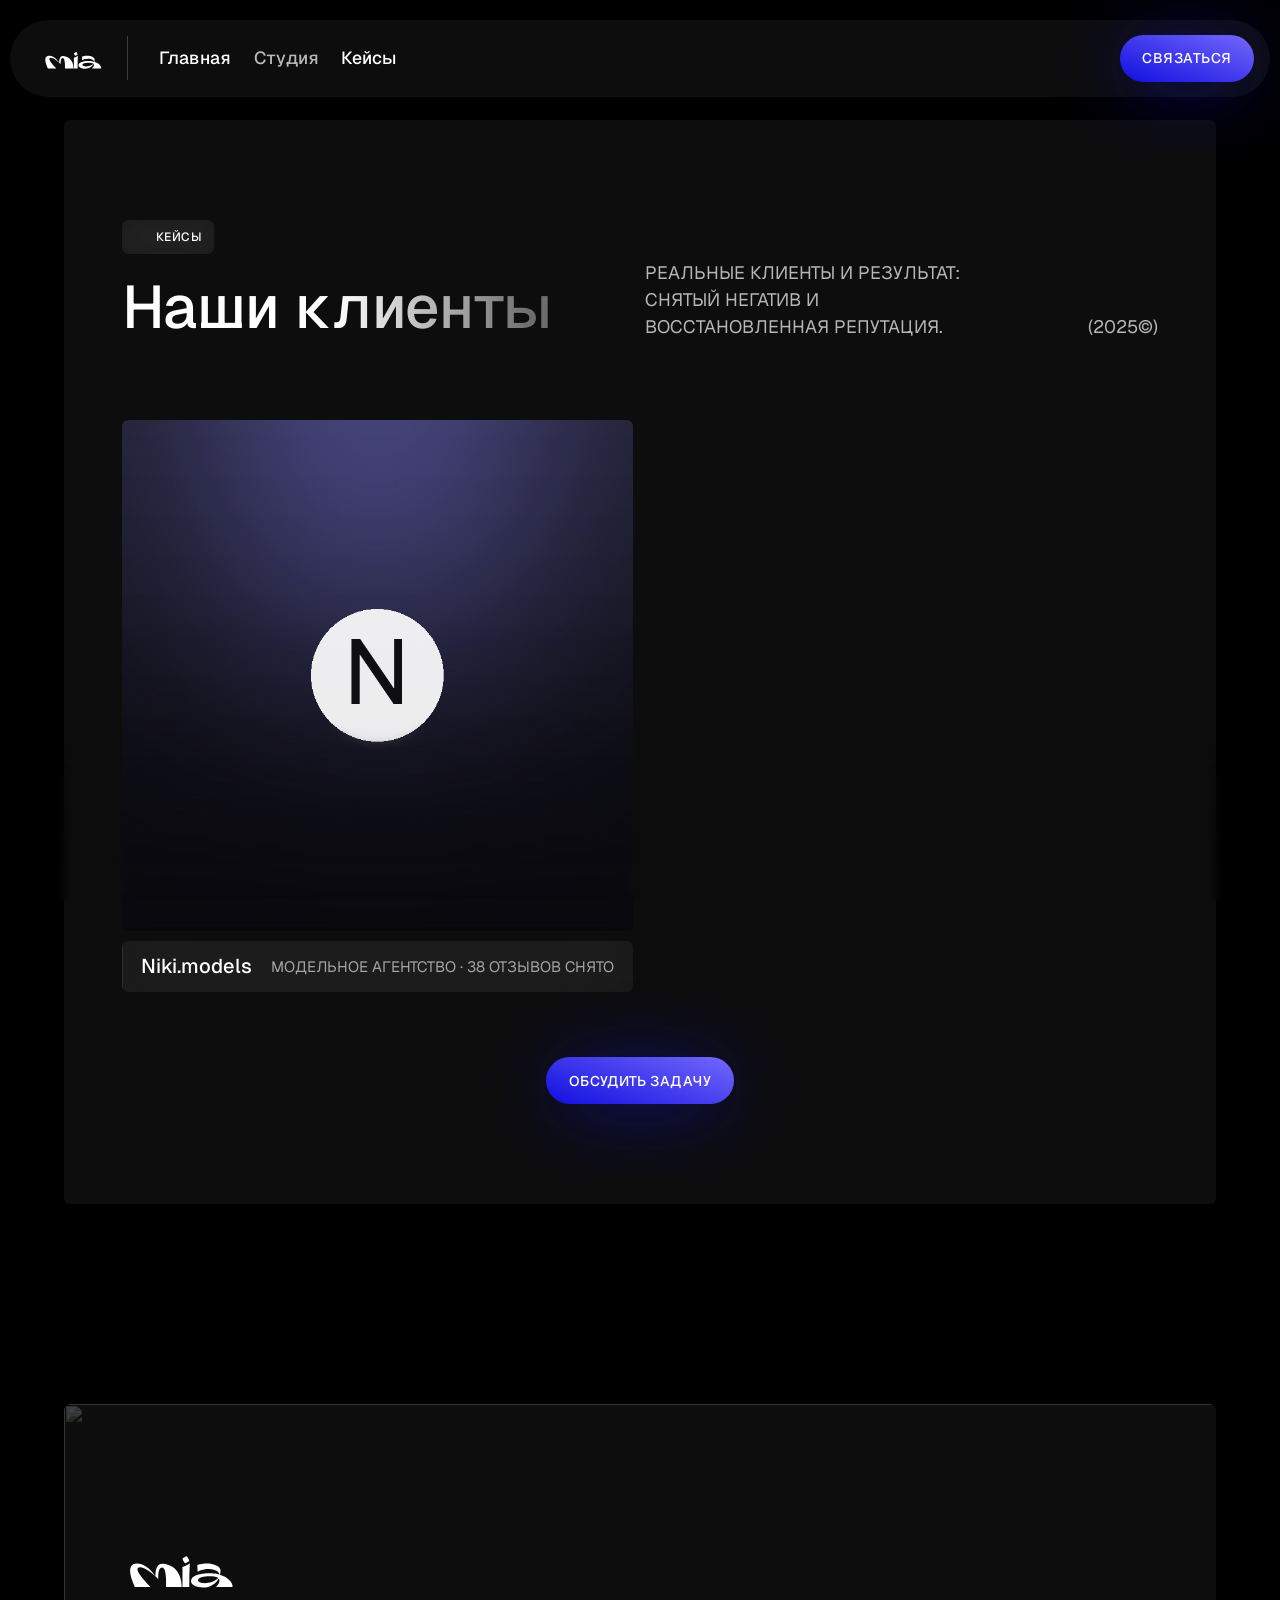
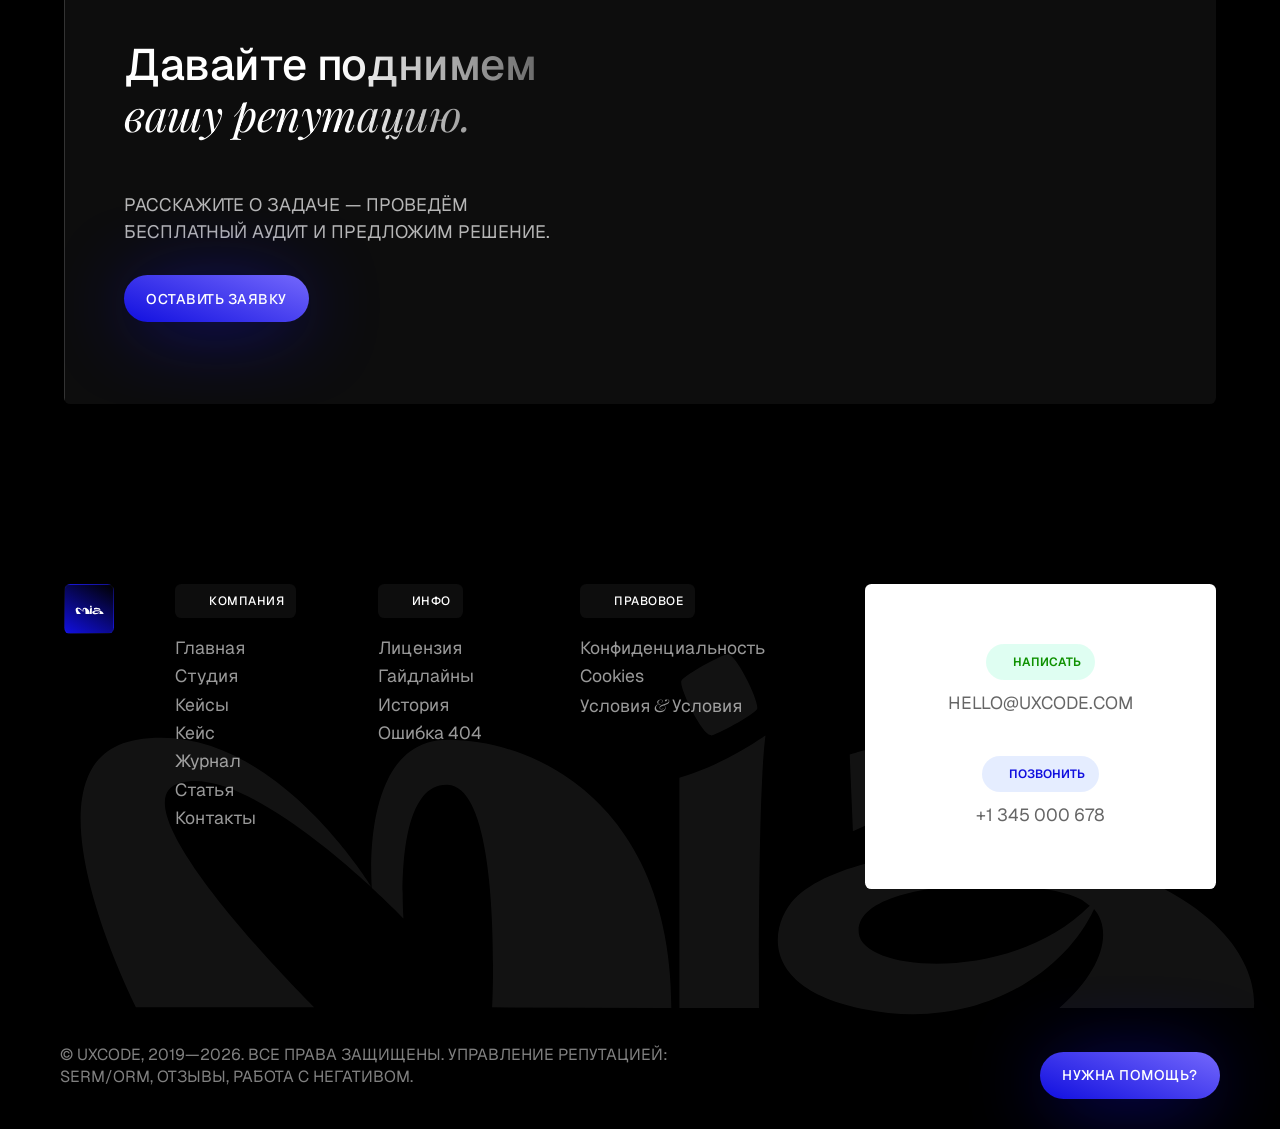
==== commit 164ed070: "deploy: update reputation" ====
--- a/cases.html
+++ b/cases.html
@@ -1,6 +1,6 @@
 <!DOCTYPE html>
 
-<!-- This site was created in Webflow. https://webflow.com --><!-- Last Published: Thu Nov 06 2025 17:56:16 GMT+0000 (Coordinated Universal Time) --><html data-wf-page="6863db821d218d7a2559e538" data-wf-site="6863db821d218d7a2559e546" lang="en"><head><meta charset="utf-8"/><link crossorigin="anonymous" href="https://cdn.prod.website-files.com" rel="preconnect"/><title>Кейсы — UXCODE Репутация</title><meta content="Кейсы UXCODE по управлению репутацией: реальные клиенты, снятый негатив и восстановленная репутация в поиске и на отзовиках." name="description"/><meta content="Кейсы — UXCODE Репутация" property="og:title"/><meta content="Кейсы UXCODE по управлению репутацией: реальные клиенты, снятый негатив и восстановленная репутация в поиске и на отзовиках." property="og:description"/><meta content="Кейсы — UXCODE Репутация" name="twitter:title"/><meta content="Кейсы UXCODE по управлению репутацией: реальные клиенты, снятый негатив и восстановленная репутация в поиске и на отзовиках." name="twitter:description"/><meta content="website" property="og:type"/><meta content="summary_large_image" name="twitter:card"/><meta content="width=device-width, initial-scale=1" name="viewport"/><link href="assets/css/uxcode-rep.css?v=2" rel="stylesheet" type="text/css"/><link href="https://fonts.googleapis.com" rel="preconnect"/><link crossorigin="anonymous" href="https://fonts.gstatic.com" rel="preconnect"/><script src="assets/js/webfont.js" type="text/javascript"></script><script type="text/javascript">WebFont.load({  google: {    families: ["Geist:100,200,300,regular,500,600,700,800,900","Playfair Display:regular,500,600,700,800,900,italic,500italic,600italic,700italic,800italic,900italic"]  }});</script><script type="text/javascript">!function(o,c){var n=c.documentElement,t=" w-mod-";n.className+=t+"js",("ontouchstart"in o||o.DocumentTouch&&c instanceof DocumentTouch)&&(n.className+=t+"touch")}(window,document);</script><link href="https://cdn.prod.website-files.com/6863db821d218d7a2559e546/6863db821d218d7a2559e56b_logo-small.jpg" rel="shortcut icon" type="image/x-icon"/><link href="https://cdn.prod.website-files.com/6863db821d218d7a2559e546/6863db821d218d7a2559e56a_logo.png" rel="apple-touch-icon"/><script>
+<!-- This site was created in Webflow. https://webflow.com --><!-- Last Published: Thu Nov 06 2025 17:56:16 GMT+0000 (Coordinated Universal Time) --><html data-wf-page="6863db821d218d7a2559e538" data-wf-site="6863db821d218d7a2559e546" lang="en"><head><meta charset="utf-8"/><link crossorigin="anonymous" href="https://cdn.prod.website-files.com" rel="preconnect"/><title>Кейсы — UXCODE Репутация</title><meta content="Кейсы UXCODE по управлению репутацией: реальные клиенты, снятый негатив и восстановленная репутация в поиске и на отзовиках." name="description"/><meta content="Кейсы — UXCODE Репутация" property="og:title"/><meta content="Кейсы UXCODE по управлению репутацией: реальные клиенты, снятый негатив и восстановленная репутация в поиске и на отзовиках." property="og:description"/><meta content="Кейсы — UXCODE Репутация" name="twitter:title"/><meta content="Кейсы UXCODE по управлению репутацией: реальные клиенты, снятый негатив и восстановленная репутация в поиске и на отзовиках." name="twitter:description"/><meta content="website" property="og:type"/><meta content="summary_large_image" name="twitter:card"/><meta content="width=device-width, initial-scale=1" name="viewport"/><link href="assets/css/uxcode-rep.css?v=3" rel="stylesheet" type="text/css"/><link href="https://fonts.googleapis.com" rel="preconnect"/><link crossorigin="anonymous" href="https://fonts.gstatic.com" rel="preconnect"/><script src="assets/js/webfont.js" type="text/javascript"></script><script type="text/javascript">WebFont.load({  google: {    families: ["Geist:100,200,300,regular,500,600,700,800,900","Playfair Display:regular,500,600,700,800,900,italic,500italic,600italic,700italic,800italic,900italic"]  }});</script><script type="text/javascript">!function(o,c){var n=c.documentElement,t=" w-mod-";n.className+=t+"js",("ontouchstart"in o||o.DocumentTouch&&c instanceof DocumentTouch)&&(n.className+=t+"touch")}(window,document);</script><link href="https://cdn.prod.website-files.com/6863db821d218d7a2559e546/6863db821d218d7a2559e56b_logo-small.jpg" rel="shortcut icon" type="image/x-icon"/><link href="https://cdn.prod.website-files.com/6863db821d218d7a2559e546/6863db821d218d7a2559e56a_logo.png" rel="apple-touch-icon"/><script>
     function removeExisting() {
         const idsToRemove = ['root', '__framer-badge-container'];
 
--- a/assets/css/uxcode-rep.css
+++ b/assets/css/uxcode-rep.css
@@ -5502,10 +5502,10 @@
 }
 
 .logo-small {
-  background-image: url("https://cdn.prod.website-files.com/6863db821d218d7a2559e546/6870fc2865fc14a082f329dc_logo-small.webp"), linear-gradient(30deg, var(--color--blue), #fff0);
+  background-image: url("../img/uxcode-logo.svg?v=2"), linear-gradient(30deg, var(--color--blue), #fff0);
   background-position: 50%, 0 0;
   background-repeat: no-repeat, repeat;
-  background-size: 22px, auto;
+  background-size: 30px, auto;
   border: 1px solid #ffffff08;
   border-radius: .4rem;
   width: 50px;
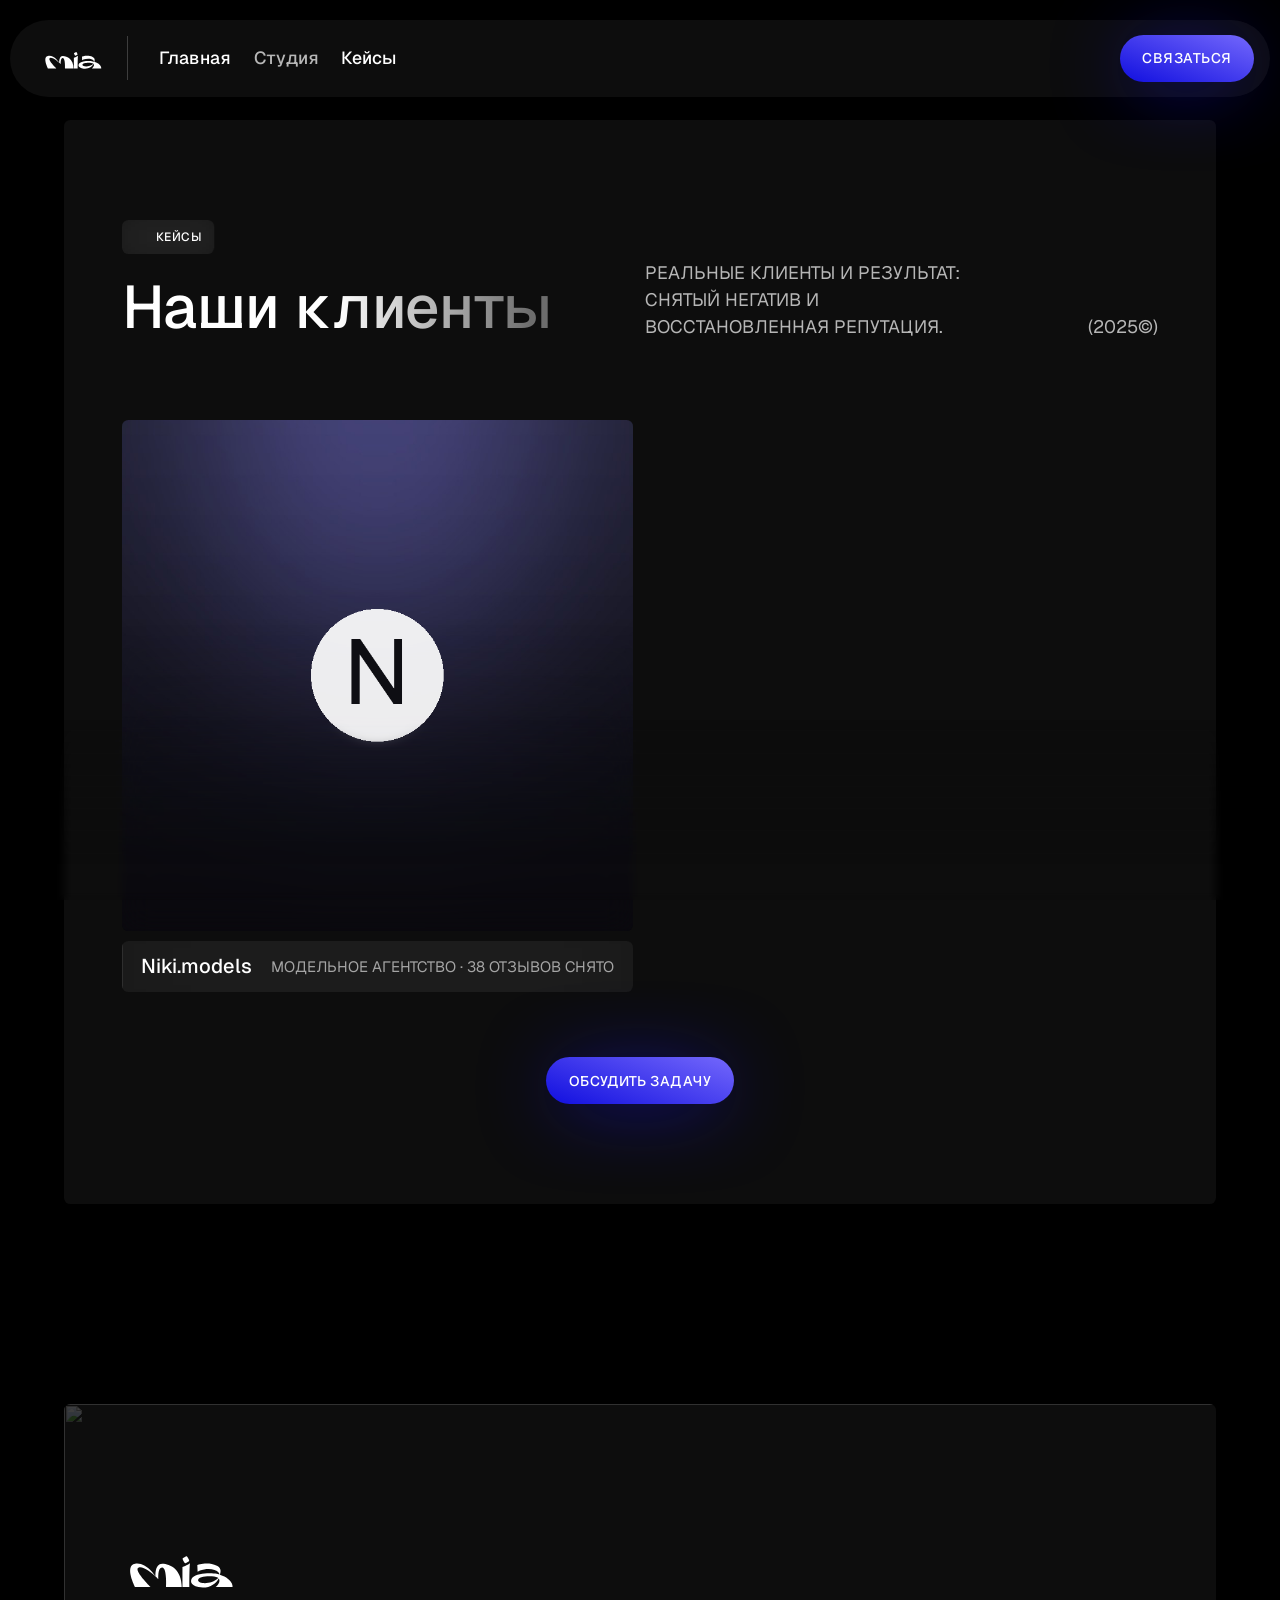
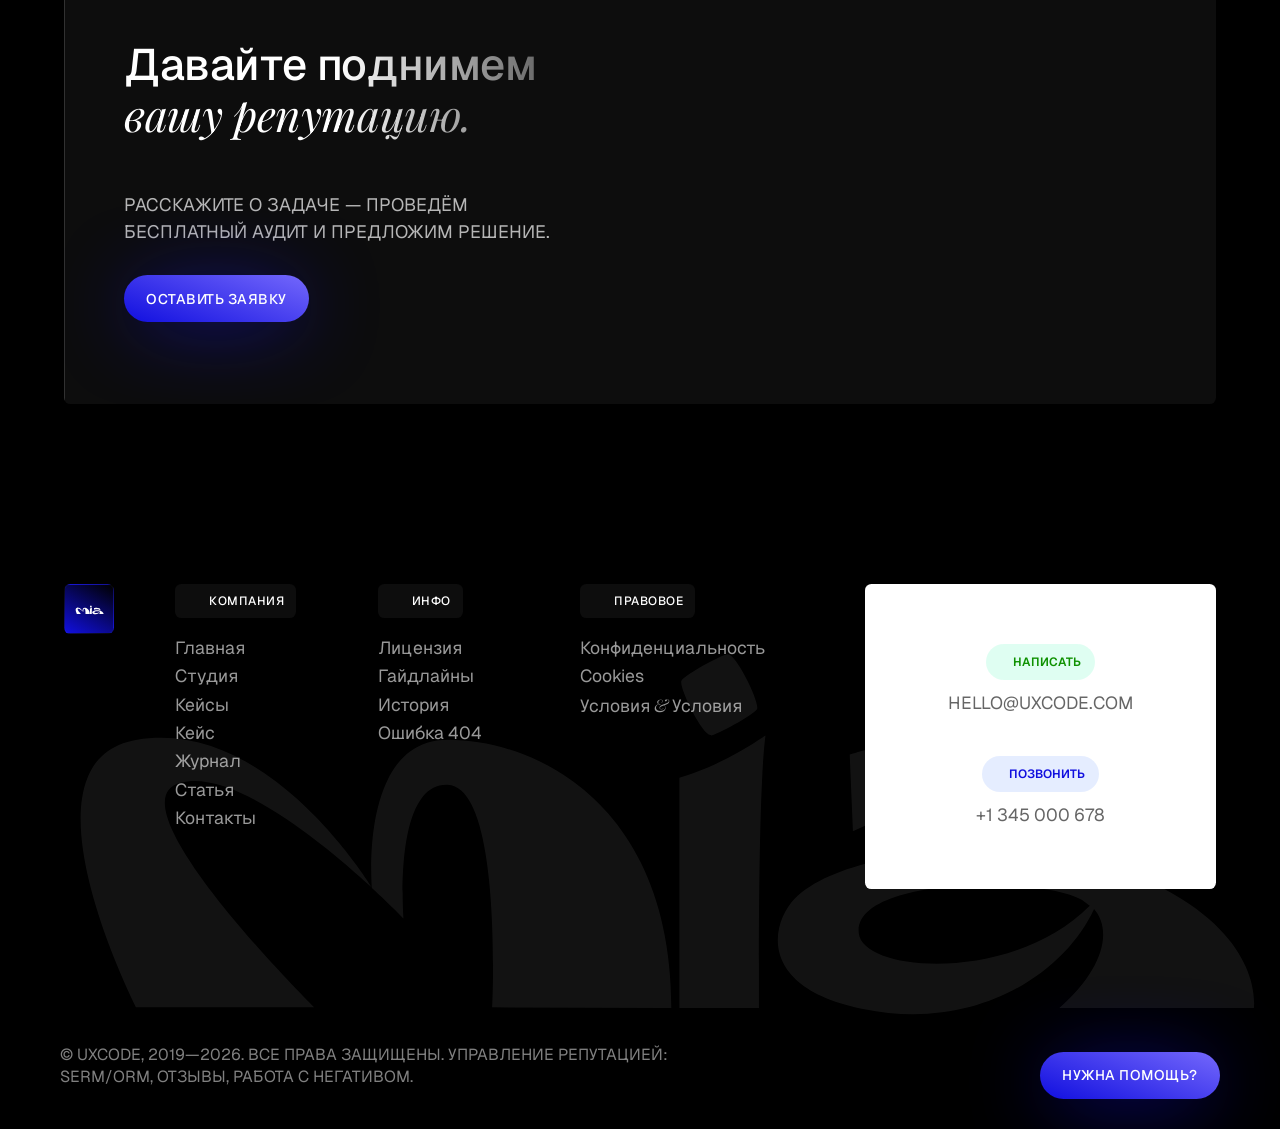
==== commit e4963000: "deploy: update reputation" ====
--- a/cases.html
+++ b/cases.html
@@ -22,7 +22,7 @@
             for (const mutation of mutations) {
                 for (const node of mutation.addedNodes) {
                     if (
-                        node.tagИмя === 'META' &&
+                        node.tagName === 'META' &&
                         node.getAttribute('name') === 'robots' &&
                         node.getAttribute('content') === 'noindex'
                     ) node.remove();
